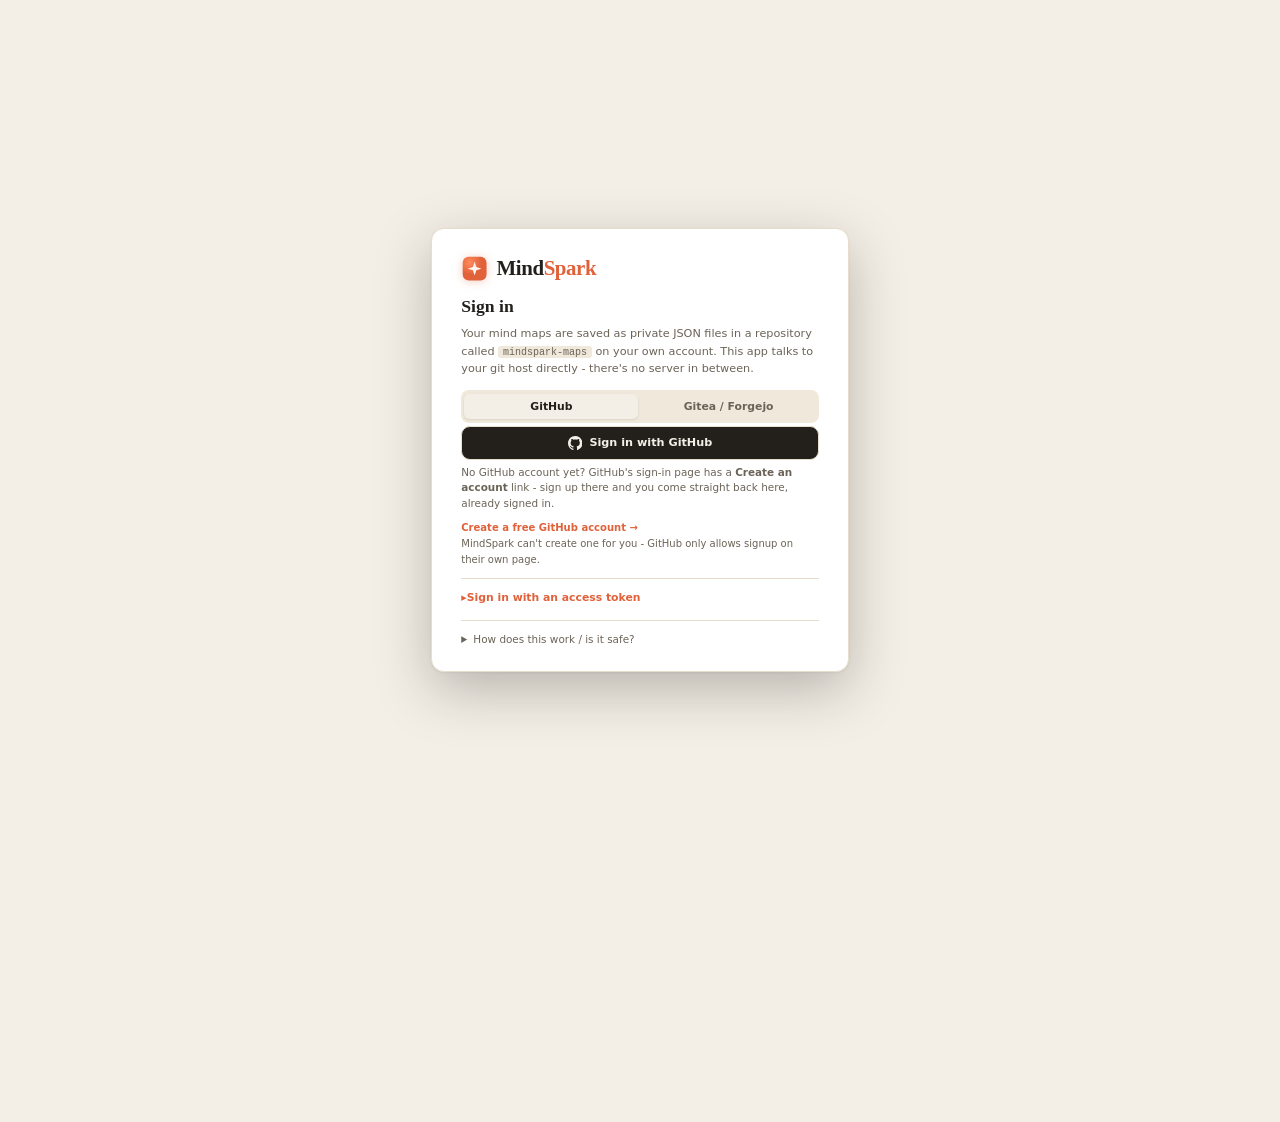
==== public/index.html @ 1ff46756 "options for signup in login screen" ====
<!doctype html>
<html lang="en">
<head>
<meta charset="utf-8" />
<!-- Content-Security-Policy, in the document because the static deployments
     (GitHub Pages, CF Workers assets) that use the GitHub-token login are
     exactly the ones that cannot set response headers. `server.js` sends the
     equivalent header for local SQLite mode and `public/_headers` covers
     Cloudflare - KEEP ALL THREE IN SYNC (test/csp.test.mjs enforces it). This
     list additionally carries the OAuth/collab Worker origin, which only the
     static deployments talk to. `frame-ancestors` is ignored in <meta>, so it lives in
     `public/_headers` (honoured by Cloudflare, not by GitHub Pages).

     This is what stops an injected script from posting the stored GitHub token
     to an attacker origin: script-src has no external host, and connect-src is
     an allowlist. Adding an origin here widens that exfiltration channel, so
     read the "External hosts need a CSP entry" note in AGENTS.md first. -->
<meta http-equiv="Content-Security-Policy" content="default-src 'self'; script-src 'self' 'unsafe-inline'; style-src 'self' 'unsafe-inline' https://fonts.googleapis.com; font-src 'self' https://fonts.gstatic.com; img-src 'self' data: blob: https://avatars.githubusercontent.com https://icons.duckduckgo.com; connect-src 'self' https://api.github.com https://codeberg.org https://gitea.com https://api.crossref.org https://api.anthropic.com https://api.openai.com https://api.quotable.io https://zenquotes.io https://favqs.com https://dummyjson.com https://quoteslate.vercel.app https://stoic.tekloon.net https://type.fit https://api.freeapi.app https://mindspark-oauth.githubpage.workers.dev wss://mindspark-oauth.githubpage.workers.dev; object-src 'none'; base-uri 'self'; form-action 'self'" />
<meta name="viewport" content="width=device-width, initial-scale=1, maximum-scale=5, user-scalable=yes" />
<meta name="theme-color" content="#e0613a" />
<meta name="apple-mobile-web-app-title" content="MindSpark" />
<meta name="application-name" content="MindSpark" />
<title>MindSpark - Mind Mapping</title>
<!-- Inline-SVG favicon: orange spark on a rounded square - matches the brand mark -->
<link rel="icon" type="image/svg+xml" href="data:image/svg+xml;utf8,<svg xmlns='http://www.w3.org/2000/svg' viewBox='0 0 64 64'><defs><radialGradient id='g' cx='30%25' cy='25%25'><stop offset='0%25' stop-color='%23ff8a5b'/><stop offset='100%25' stop-color='%23e0613a'/></radialGradient></defs><rect x='4' y='4' width='56' height='56' rx='14' fill='url(%23g)'/><path d='M32 16 L36 28 L48 32 L36 36 L32 48 L28 36 L16 32 L28 28 Z' fill='%23fff' opacity='0.95'/></svg>" />
<link rel="apple-touch-icon" href="data:image/svg+xml;utf8,<svg xmlns='http://www.w3.org/2000/svg' viewBox='0 0 64 64'><rect width='64' height='64' rx='14' fill='%23e0613a'/><path d='M32 16 L36 28 L48 32 L36 36 L32 48 L28 36 L16 32 L28 28 Z' fill='%23fff'/></svg>" />
<link rel="manifest" href="./manifest.webmanifest" />
<link rel="preconnect" href="https://fonts.googleapis.com">
<link rel="preconnect" href="https://fonts.gstatic.com" crossorigin>
<link href="https://fonts.googleapis.com/css2?family=Fraunces:opsz,wght@9..144,400;9..144,600;9..144,900&family=Bricolage+Grotesque:opsz,wght@12..96,400;12..96,500;12..96,700&family=Caveat:wght@500;700&family=Nunito:ital,wght@0,400;0,700;1,400;1,700&family=JetBrains+Mono:wght@400;700&family=Fredoka:wght@400;600&family=Oswald:wght@400;600&family=Playfair+Display:wght@400;700&family=Roboto+Condensed:wght@400;600&family=Libre+Baskerville:wght@400;700&family=Space+Mono:wght@400;700&family=Space+Grotesk:wght@400;500;700&display=swap" rel="stylesheet">
<link rel="stylesheet" href="./styles.css">
<script>
  // Apply the interface scale before paint (no flash). Saved choice wins;
  // otherwise pick a default by viewport size using continuous interpolation
  // from 80% (≤1265×570) to 100% (≥2545×1305). Same formula as app.js
  // autoScaleForViewport() so the two never disagree.
  try{
    var _s=parseFloat(localStorage.getItem('mindspark:uiScale'));
    if(!(_s && _s>=0.5 && _s<=2)){
      var _w=window.innerWidth, _h=window.innerHeight;
      var _minW=1265, _maxW=2545, _minH=570, _maxH=1305;
      var _tw=Math.max(0,Math.min(1,(_w-_minW)/(_maxW-_minW)));
      var _th=Math.max(0,Math.min(1,(_h-_minH)/(_maxH-_minH)));
      _s = 0.8 + Math.min(_tw,_th) * 0.2;
    }
    if(_s && _s!==1){
      document.documentElement.style.zoom=String(_s);
      document.documentElement.style.setProperty('--ui-zoom', String(_s));
    }
    window.__prePaintScale=_s;
  }catch(e){}
</script>
</head>
<body>
<div class="app">
  <div id="tabStrip" class="hidden">
    <div class="tab-row" id="tabRow"></div>
    <button class="tab-new" id="tabNew" title="New map">＋</button>
  </div>
  <div class="topbar">
    <input class="title-edit" id="mapTitle" placeholder="Untitled map" />
    <div class="tb-group">
      <button class="tb" id="undo" title="Undo (Ctrl+Z)">↶</button>
      <button class="tb" id="redo" title="Redo (Ctrl+Y)">↷</button>
    </div>
    <span class="tb-sep"></span>
    <div class="tb-group">
      <button class="tb wide primary" id="addChild" title="Add child (Tab)">＋ Topic</button>
      <button class="tb" id="layout" title="Tidy layout (rearrange topics into a balanced tree)">⟐</button>
      <button class="tb" id="collapseAll" title="Collapse / expand all branches, one level per click">⊟</button>
      <button class="tb" id="mdToggle" title="Markdown mode - edit as text with live preview">&lt;/&gt;</button>
    </div>
    <div class="spacer"></div>
    <div class="search-wrap" id="searchWrap">
      <input id="search" placeholder="Find in nodes…" autocomplete="off" />
      <span class="search-count" id="searchCount"></span>
      <button class="search-toggle" id="allMapsToggle" title="Search across all maps">🌐</button>
      <button class="search-toggle" id="replaceToggle" title="Toggle replace (Ctrl/⌘+H)">⇄</button>
      <input id="replace" placeholder="Replace with…" autocomplete="off" />
      <button class="search-act" id="replaceOne" title="Replace next match">Replace</button>
      <button class="search-act" id="replaceAll" title="Replace all matches">All</button>
    </div>
    <span class="tb-sep"></span>
    <div class="tb-group">
      <button class="tb" id="searchBtn" title="Search">⌕</button>
      <button class="tb" id="varsBtn" title="Map variables - set {{placeholder}} defaults">{ }</button>
      <button class="tb" id="themeBtn" title="Theme">🎨</button>
      <button class="tb" id="menuExport" title="Export">⤓</button>
      <button class="tb" id="focusBtn" title="Focus mode (Esc to exit)">⛶</button>
      <button class="tb" id="presentBtn" title="Present the map - walk through the topics">▶</button>
      <button class="tb" id="outlineBtn" title="Show the map outline (tree panel)">▤</button>
      <button class="tb" id="tabsBtn" title="Tabbed workspace - open several maps at once">▭</button>
      <button class="tb donate-btn" id="donateBtn" title="Support MindSpark">♥</button>
    </div>
  </div>

  <aside class="side" id="side">
    <div class="brand">
      <svg class="mark" viewBox="0 0 64 64" width="30" height="30" aria-hidden="true">
        <defs><radialGradient id="brandGrad" cx="30%" cy="25%"><stop offset="0%" stop-color="#ff8a5b"/><stop offset="100%" stop-color="#e0613a"/></radialGradient></defs>
        <rect x="4" y="4" width="56" height="56" rx="14" fill="url(#brandGrad)"/>
        <path d="M32 16 L36 28 L48 32 L36 36 L32 48 L28 36 L16 32 L28 28 Z" fill="#fff" opacity=".95"/>
      </svg>
      <h1>Mind<span>Spark</span></h1>
      <button class="tb" id="newMap" title="New mind map" aria-label="New mind map">＋</button>
      <button class="tb" id="toggleSide" title="Toggle sidebar" aria-label="Toggle sidebar">☰</button>
    </div>
    <div class="side-tabs">
      <button class="side-tab active" id="sideTabMaps" title="Your maps">🗺 Maps</button>
      <button class="side-tab" id="sideTabTpls" title="Start from a template">✦ Templates</button>
    </div>
    <div class="side-pane active" id="sidePaneMaps">
      <div class="side-scroll">
        <div class="side-label">Your maps</div>
        <div id="mapList"></div>
      </div>
    </div>
    <div class="side-pane" id="sidePaneTpls">
      <div class="side-scroll" id="tplList"></div>
    </div>
    <div class="side-foot">
      Open source · <b>no limits</b>
      <div class="side-links">
        <a id="ghRepoLink" href="#" target="_blank" rel="noopener" title="View source on GitHub">
          <svg width="16" height="16" viewBox="0 0 24 24" aria-hidden="true"><path fill="currentColor" d="M12 .5C5.65.5.5 5.65.5 12c0 5.08 3.29 9.39 7.86 10.91.58.1.79-.25.79-.55v-2.08c-3.2.69-3.87-1.36-3.87-1.36-.52-1.34-1.28-1.69-1.28-1.69-1.05-.72.08-.7.08-.7 1.16.08 1.77 1.19 1.77 1.19 1.03 1.77 2.7 1.26 3.36.96.1-.75.4-1.26.73-1.55-2.55-.29-5.24-1.28-5.24-5.69 0-1.26.45-2.29 1.19-3.09-.12-.29-.51-1.46.11-3.04 0 0 .97-.31 3.18 1.18a11.04 11.04 0 0 1 5.79 0c2.2-1.49 3.17-1.18 3.17-1.18.63 1.58.24 2.75.12 3.04.74.8 1.18 1.83 1.18 3.09 0 4.42-2.69 5.39-5.26 5.68.41.36.78 1.05.78 2.12v3.14c0 .31.21.66.79.55C20.21 21.39 23.5 17.08 23.5 12 23.5 5.65 18.35.5 12 .5Z"/></svg>
          <span>GitHub</span>
          <span id="ghStars" class="gh-stars" hidden title="GitHub stars">☆ --</span>
        </a>
        <a id="ghIssueLink" href="#" target="_blank" rel="noopener" title="Report an issue">
          <span class="li-ic">🐞</span><span>Report bug</span>
        </a>
        <a id="gptLink" href="https://chatgpt.com/g/g-6a3a81242f748191ab1b7cff99a21619-mindspark-mind-map-for-everyone" target="_blank" rel="noopener" title="Make maps with the MindSpark GPT">
          <span class="li-ic">🧠</span><span>MindSpark GPT</span>
        </a>
      </div>
      <div class="qotd-sep" role="separator" aria-hidden="true"></div>
      <div id="qotd" class="qotd" aria-live="polite" hidden>
        <div class="qotd-text"></div>
        <div class="qotd-author"></div>
        <button class="qotd-refresh" id="qotdRefresh" title="New quote" aria-label="New quote">↻</button>
      </div>
    </div>
    <div class="side-rail"><button class="tb" id="railToggle" title="Open sidebar">☰</button></div>
    <div class="side-resize" id="sideResize" title="Drag to resize"></div>
  </aside>

  <div class="stage" id="stage">
    <div id="viewport">
      <svg id="edges"></svg>
    </div>

    <div class="empty" id="empty" style="display:none">
      <div class="e-card">
        <h2>A blank canvas</h2>
        <p>Create your first mind map and start branching ideas. Everything saves automatically.</p>
        <button class="tb wide primary" id="emptyNew" style="margin:0 auto;height:42px">＋ Create a map</button>
      </div>
    </div>

    <div class="breadcrumb" id="breadcrumb"></div>

    <div class="toast" id="toast"></div>
  </div>

  <div class="statusbar" id="statusBar">
    <div class="hint" id="hint">
      <button class="close" id="hintClose">×</button>
      <span class="hint-text"><b>Tab</b> child · <b>Enter</b> sibling · <b>↑↓←→</b> navigate · <b>F2</b>/dbl-click edit · <b>L</b> link · <b>Del</b> remove · <b>?</b> all shortcuts</span>
    </div>
    <div class="sb-right">
      <div class="save-pill" id="savePill"><span class="ring"></span><span id="saveText">Saved</span></div>
      <div class="token-total" id="tokenTotal" title="Rough estimate of total tokens across all nodes (~4 chars/token)"></div>
      <div class="user-pill" id="userPill" style="display:none">
        <img id="userAvatar" alt="" />
        <span id="userInitial" class="user-initial" aria-hidden="true" hidden></span>
        <span id="userName"></span>
        <button id="userSignOut" title="Sign out">⏻</button>
      </div>
    </div>
    <div class="overview" id="overview">
      <div class="minimap" id="minimap" title="Overview - click to jump"></div>
      <div class="zoom-row">
        <button id="zoomOut" title="Zoom out">－</button>
        <input type="range" id="zoomSlider" min="10" max="300" step="1" value="100" aria-label="Zoom level" />
        <button id="zoomIn" title="Zoom in">＋</button>
        <div class="zoom-val" id="zoomVal" title="Click to set custom zoom %">100%</div>
        <button id="zoomFit" title="Fit all topics to screen (camera only)">⊡</button>
      </div>
      <button class="overview-toggle" id="overviewToggle" title="Collapse overview" aria-label="Collapse overview">▾</button>
    </div>
  </div>
</div>

<!-- Login overlay - shown only in cloud (static-deploy) mode when not authenticated -->
<div class="login-overlay" id="loginOverlay" style="display:none">
  <div class="login-card">
    <div class="login-brand">
      <svg class="mark" viewBox="0 0 64 64" width="34" height="34" aria-hidden="true">
        <defs><radialGradient id="loginGrad" cx="30%" cy="25%"><stop offset="0%" stop-color="#ff8a5b"/><stop offset="100%" stop-color="#e0613a"/></radialGradient></defs>
        <rect x="4" y="4" width="56" height="56" rx="14" fill="url(#loginGrad)"/>
        <path d="M32 16 L36 28 L48 32 L36 36 L32 48 L28 36 L16 32 L28 28 Z" fill="#fff" opacity=".95"/>
      </svg>
      <h1>Mind<span>Spark</span></h1>
    </div>
    <div class="login-share-note" id="loginShareNote" style="display:none"></div>
    <h2>Sign in</h2>
    <p>Your mind maps are saved as private JSON files in a repository called <code>mindspark-maps</code> on your own account. This app talks to your git host directly - there's no server in between.</p>

    <div class="forge-tabs" role="tablist" aria-label="Choose your git host">
      <button class="forge-tab is-on" type="button" role="tab" data-forge="github" aria-selected="true">GitHub</button>
      <button class="forge-tab" type="button" role="tab" data-forge="gitea" aria-selected="false">Gitea / Forgejo</button>
    </div>

    <div class="forge-pane" data-forge-pane="github">
    <div class="login-oauth" id="loginOauth" style="display:none">
      <button id="ghOauthBtn" class="oauth-btn" type="button">
        <svg viewBox="0 0 16 16" aria-hidden="true"><path d="M8 0C3.58 0 0 3.58 0 8c0 3.54 2.29 6.53 5.47 7.59.4.07.55-.17.55-.38 0-.19-.01-.82-.01-1.49-2.01.37-2.53-.49-2.69-.94-.09-.23-.48-.94-.82-1.13-.28-.15-.68-.52-.01-.53.63-.01 1.08.58 1.23.82.72 1.21 1.87.87 2.33.66.07-.52.28-.87.51-1.07-1.78-.2-3.64-.89-3.64-3.95 0-.87.31-1.59.82-2.15-.08-.2-.36-1.02.08-2.12 0 0 .67-.21 2.2.82.64-.18 1.32-.27 2-.27.68 0 1.36.09 2 .27 1.53-1.04 2.2-.82 2.2-.82.44 1.1.16 1.92.08 2.12.51.56.82 1.27.82 2.15 0 3.07-1.87 3.75-3.65 3.95.29.25.54.73.54 1.48 0 1.07-.01 1.93-.01 2.2 0 .21.15.46.55.38A8.01 8.01 0 0 0 16 8c0-4.42-3.58-8-8-8z"/></svg>
        Sign in with GitHub
      </button>
      <div class="login-step-hint">
        No GitHub account yet? GitHub's sign-in page has a <b>Create an account</b> link - sign up
        there and you come straight back here, already signed in.
      </div>
    </div>

    <p class="login-signup">
      <a href="https://github.com/signup" target="_blank" rel="noopener">Create a free GitHub account &rarr;</a>
      MindSpark can't create one for you - GitHub only allows signup on their own page.
    </p>

    <details class="login-token" id="ghTokenDetails">
      <summary>Sign in with an access token</summary>
    <ol class="login-steps">
      <li>
        <a class="login-step-link" href="https://github.com/new?name=mindspark-maps&amp;description=My+MindSpark+mind+maps" target="_blank" rel="noopener">
          Create the <code>mindspark-maps</code> repository →
        </a>
        <div class="login-step-hint">Set it to <b>Private</b> and tick <b>Add a README</b>. Already have it? Go to step 2.
          Both links here need a GitHub account - create one above first if you don't have one.</div>
      </li>
      <li>
        <a class="login-step-link" href="https://github.com/settings/personal-access-tokens/new" target="_blank" rel="noopener">
          Create a fine-grained token →
        </a>
        <div class="login-step-hint">
          <b>Repository access:</b> Only select repositories → <code>mindspark-maps</code>.<br>
          <b>Permissions:</b> Repository permissions → <code>Contents</code> → <b>Read and write</b>. Nothing else is needed.<br>
          A token scoped this way can reach that one repository and nothing else in your account.
        </div>
        <details class="login-fallback">
          <summary>Or use a classic token</summary>
          <p>A <a href="https://github.com/settings/tokens/new?description=MindSpark&amp;scopes=repo" target="_blank" rel="noopener">classic token with the <code>repo</code> scope</a> works too and creates the repository for you, so you can skip step 1. The trade-off: <code>repo</code> grants read/write to <b>every</b> private repository you own, so anything that got hold of the token would reach all of them.</p>
        </details>
      </li>
      <li>
        <label for="ghPat">Paste your token here:</label>
        <div class="token-input">
          <input type="password" id="ghPat" placeholder="github_pat_…" autocomplete="off" spellcheck="false" />
          <button id="ghSignIn">Sign in</button>
        </div>
        <div class="login-error" id="ghError"></div>
      </li>
    </ol>
    </details>
    </div><!-- /github pane -->

    <div class="forge-pane" data-forge-pane="gitea" hidden>
      <label class="pane-label" for="giteaInstance">Your Gitea or Forgejo instance</label>
      <input type="url" id="giteaInstance" class="instance-input" list="giteaSuggest"
             placeholder="https://codeberg.org" autocomplete="off" spellcheck="false" />
      <datalist id="giteaSuggest">
        <option value="https://codeberg.org"></option>
        <option value="https://gitea.com"></option>
      </datalist>
      <div class="login-step-hint">
        The address you browse your repos at - just the origin, e.g. <code>https://codeberg.org</code>.
        Codeberg and gitea.com work as-is; a <b>self-hosted</b> instance also needs its origin added to
        this deployment's Content-Security-Policy, and MindSpark will tell you exactly what to add.
      </div>

      <div class="login-oauth">
        <button id="giteaOauthBtn" class="oauth-btn" type="button">
          <svg viewBox="0 0 16 16" aria-hidden="true"><path d="M8 0a8 8 0 1 0 0 16A8 8 0 0 0 8 0Zm0 2.2a5.8 5.8 0 1 1 0 11.6A5.8 5.8 0 0 1 8 2.2Zm-.9 2.1v2.2H4.9v1.8h2.2v3.4h1.8V8.3h2.2V6.5H8.9V4.3H7.1Z"/></svg>
          Sign in with Gitea / Forgejo
        </button>
        <input type="text" id="giteaClientId" class="instance-input" style="margin-top:8px"
               placeholder="OAuth application client ID" autocomplete="off" spellcheck="false" />
        <details class="login-fallback">
          <summary>Where does the client ID come from?</summary>
          <p>
            Nobody can pre-register an OAuth app on <i>your</i> server, so you register one once:
            <b>Settings → Applications → Create a new OAuth2 application</b> on your instance.
          </p>
          <p>
            <b>Redirect URI</b> (must match exactly): <code id="giteaRedirect"></code><br>
            <b>Leave “Confidential Client” unchecked</b> - MindSpark is a public client and uses PKCE,
            so there is no secret to store in your browser.
          </p>
          <p>
            Your instance must also allow this page to make the token request: in <code>app.ini</code>,
            <code>[cors] ENABLED = true</code>. Codeberg has this on already. If it is off you'll get a
            clear message and can use an access token instead - that path needs no instance configuration.
          </p>
        </details>
      </div>

      <p class="login-signup">
        <a id="giteaSignupLink" target="_blank" rel="noopener" aria-disabled="true">Create an account on that instance &rarr;</a>
        Registration lives on your own instance, so this link follows the URL above. Many instances
        turn self-registration off - if yours does, ask its admin for an account.
      </p>

      <details class="login-token" id="giteaTokenDetails">
        <summary>Sign in with an access token</summary>
        <ol class="login-steps">
          <li>
            <a class="login-step-link" id="giteaTokenLink" target="_blank" rel="noopener">
              Create an access token →
            </a>
            <div class="login-step-hint">
              <b>Settings → Applications → Generate New Token.</b> Select the
              <code>write:repository</code> scope (and <code>read:user</code> if your instance lists it).
              MindSpark creates the private <code>mindspark-maps</code> repo for you on first sign-in.<br>
              <b>Note:</b> Gitea and Forgejo tokens are <b>account-wide</b> - they can't be scoped to a
              single repository the way GitHub's fine-grained tokens can, so this token reaches every
              repo on your account.
            </div>
          </li>
          <li>
            <label for="giteaPat">Paste your token here:</label>
            <div class="token-input">
              <input type="password" id="giteaPat" placeholder="access token" autocomplete="off" spellcheck="false" />
              <button id="giteaSignIn">Sign in</button>
            </div>
            <div class="login-error" id="giteaError"></div>
          </li>
        </ol>
      </details>
    </div><!-- /gitea pane -->

    <details class="login-extra">
      <summary>How does this work / is it safe?</summary>
      <p>MindSpark runs entirely in your browser. The token is stored only in <code>localStorage</code> on this device, and is sent only to the git host you signed in to - never to any third party. A Content-Security-Policy on this page blocks scripts and network calls to any other origin, so there is no route out for it. On GitHub, a fine-grained token also keeps the damage to one repository if that ever fails; Gitea and Forgejo have no per-repo token scoping, so their tokens are account-wide.</p>
      <p>Because the token lives in this browser, treat signing in the way you would treat staying logged in anywhere: don't do it on a shared or untrusted machine, and sign out when you're done.</p>
      <p>Every save commits a small JSON file to your <code>mindspark-maps</code> repo, so your data is versioned and you can <code>git clone</code> it any time. (On Gitea and Forgejo - and with a GitHub classic token - MindSpark creates that repo on first sign-in. A GitHub fine-grained token can't create repositories, which is why its step 1 exists.)</p>
      <p>To revoke access on GitHub: <a href="https://github.com/settings/personal-access-tokens" target="_blank" rel="noopener">fine-grained tokens</a> / <a href="https://github.com/settings/tokens" target="_blank" rel="noopener">classic tokens</a>. On Gitea or Forgejo: <b>Settings → Applications</b> on your instance.</p>
    </details>
  </div>
</div>

<!-- Template data, split out of app.js. Must load first: app.js
     references TEMPLATES/TEMPLATE_CATEGORIES, which are `const`. -->
<script src="./templates.js" defer></script>
<script src="./app.js" defer></script>
<script>
  // Service worker: offline access to the app shell. Deliberately skipped
  // for shared-map views (#view=) - someone opening a link to read one map
  // has not asked to install anything scoped to the whole origin. Also
  // skipped on insecure origins, where registration is unavailable anyway.
  if ('serviceWorker' in navigator && window.isSecureContext && !location.hash.startsWith('#view=')) {
    window.addEventListener('load', () => {
      navigator.serviceWorker.register('./sw.js').catch(e => {
        console.warn('service worker registration failed; the app still works, just not offline:', e.message);
      });
    });
  }
</script>
</body>
</html>
---- public/styles.css ----
:root{
    --toolbar-bg:#23201b; --toolbar-text:#fff;
    --paper:#f4efe6; --paper-2:#efe8db; --ink:#23201b; --ink-soft:#6b6357;
    --line:#d8cfbf; --line-2:#c8bda8;
    --accent:#e0613a; --accent-deep:#b8451f; --teal:#2f6f6a;
    --chrome:#fbf8f2; --chrome-edge:#e7ddcc;
    --node-bg:#ffffff; --node-ink:#23201b;
    --canvas-dot:#d8cfbf;
    --stage-glow:rgba(255,255,255,.5);
    --link:#b8451f;
    /* Universal hover tint: overlays the ink colour, so it darkens light
       surfaces and lightens dark surfaces - always a visible delta. */
    --hover:color-mix(in srgb, var(--ink) 12%, transparent);
    --hover-strong:color-mix(in srgb, var(--ink) 20%, transparent);
    --shadow:0 2px 4px rgba(40,30,15,.06),0 8px 24px rgba(40,30,15,.10);
    --shadow-lg:0 10px 40px rgba(40,30,15,.18);
    --r:14px;
    --sans:"Bricolage Grotesque",system-ui,sans-serif;
    --serif:"Fraunces",Georgia,serif;
  }
  /* ===== Themes ===== */
  :root[data-theme="dark"]{
    --toolbar-bg:#f3f3f3; --toolbar-text:#1e1e1e;
    --paper:#1e1e1e; --paper-2:#252526; --ink:#d4d4d4; --ink-soft:#9d9d9d;
    --line:#3c3c3c; --line-2:#4a4a4a;
    --accent:#3794ff; --accent-deep:#1f6fdc; --teal:#4ec9b0;
    --chrome:#252526; --chrome-edge:#3c3c3c;
    --node-bg:#2d2d2d; --node-ink:#d4d4d4;
    --canvas-dot:#3a3a3a;
    --stage-glow:rgba(255,255,255,.04);
    --link:#79b8ff;
    --shadow:0 2px 4px rgba(0,0,0,.30),0 8px 24px rgba(0,0,0,.45);
    --shadow-lg:0 12px 40px rgba(0,0,0,.55);
  }
  :root[data-theme="light-owl"]{   /* Light Owl - github.com/sdras/night-owl-vscode-theme */
    --toolbar-bg:#403f53; --toolbar-text:#fbfbfb;
    --paper:#fbfbfb; --paper-2:#f0f0f0; --ink:#403f53; --ink-soft:#90a7b2;
    --line:#ececec; --line-2:#d9d9d9;
    --accent:#2aa298; --accent-deep:#1f7d75; --teal:#0c969b;
    --chrome:#f0f0f0; --chrome-edge:#e0e0e0;
    --node-bg:#ffffff; --node-ink:#403f53;
    --canvas-dot:#d9d9d9;
    --stage-glow:rgba(255,255,255,.6);
    --link:#288ed7;
    --shadow:0 1px 3px rgba(64,63,83,.10),0 8px 24px rgba(64,63,83,.08);
    --shadow-lg:0 12px 40px rgba(64,63,83,.16);
  }
  :root[data-theme="night-owl"]{   /* Night Owl - github.com/sdras/night-owl-vscode-theme */
    --toolbar-bg:#d6deeb; --toolbar-text:#011627;
    --paper:#011627; --paper-2:#0b2942; --ink:#d6deeb; --ink-soft:#5f7e97;
    --line:#1d3b53; --line-2:#2c5574;
    --accent:#7e57c2; --accent-deep:#6440a5; --teal:#7fdbca;
    --chrome:#011627; --chrome-edge:#1d3b53;
    --node-bg:#0b2942; --node-ink:#d6deeb;
    --canvas-dot:#1d3b53;
    --stage-glow:rgba(126,87,194,.06);
    --link:#82aaff;
    --shadow:0 2px 4px rgba(0,0,0,.30),0 8px 24px rgba(0,0,0,.45);
    --shadow-lg:0 12px 40px rgba(0,0,0,.55);
  }
  :root[data-theme="dracula"]{
    --toolbar-bg:#f8f8f2; --toolbar-text:#282a36;
    --paper:#282a36; --paper-2:#21222c; --ink:#f8f8f2; --ink-soft:#a3a8c0;
    --line:#44475a; --line-2:#6272a4;
    --accent:#ff79c6; --accent-deep:#e857af; --teal:#8be9fd;
    --chrome:#21222c; --chrome-edge:#44475a;
    --node-bg:#44475a; --node-ink:#f8f8f2;
    --canvas-dot:#44475a;
    --stage-glow:rgba(189,147,249,.06);
    --link:#8be9fd;
    --shadow:0 2px 4px rgba(0,0,0,.30),0 8px 24px rgba(0,0,0,.45);
    --shadow-lg:0 12px 40px rgba(0,0,0,.55);
  }
  :root[data-theme="nord"]{
    --toolbar-bg:#eceff4; --toolbar-text:#2e3440;
    --paper:#2e3440; --paper-2:#3b4252; --ink:#eceff4; --ink-soft:#a9b1bf;
    --line:#434c5e; --line-2:#4c566a;
    --accent:#88c0d0; --accent-deep:#5e81ac; --teal:#a3be8c;
    --chrome:#3b4252; --chrome-edge:#434c5e;
    --node-bg:#434c5e; --node-ink:#eceff4;
    --canvas-dot:#434c5e;
    --stage-glow:rgba(143,188,187,.05);
    --link:#88c0d0;
    --shadow:0 2px 4px rgba(0,0,0,.25),0 8px 24px rgba(0,0,0,.40);
    --shadow-lg:0 12px 40px rgba(0,0,0,.55);
  }
  :root[data-theme="catppuccin-dark"]{   /* Catppuccin Mocha - https://github.com/catppuccin/catppuccin */
    --toolbar-bg:#f5e0dc; --toolbar-text:#1e1e2e;
    --paper:#1e1e2e; --paper-2:#181825; --ink:#cdd6f4; --ink-soft:#a6adc8;
    --line:#313244; --line-2:#45475a;
    --accent:#cba6f7; --accent-deep:#a674e0; --teal:#94e2d5;
    --chrome:#181825; --chrome-edge:#313244;
    --node-bg:#313244; --node-ink:#cdd6f4;
    --canvas-dot:#313244;
    --stage-glow:rgba(203,166,247,.05);
    --link:#89b4fa;
    --shadow:0 2px 4px rgba(0,0,0,.30),0 8px 24px rgba(0,0,0,.45);
    --shadow-lg:0 12px 40px rgba(0,0,0,.55);
  }
  :root[data-theme="catppuccin-light"]{   /* Catppuccin Latte - https://github.com/catppuccin/catppuccin */
    --toolbar-bg:#4c4f69; --toolbar-text:#eff1f5;
    --paper:#eff1f5; --paper-2:#e6e9ef; --ink:#4c4f69; --ink-soft:#6c6f85;
    --line:#ccd0da; --line-2:#bcc0cc;
    --accent:#8839ef; --accent-deep:#6c2bc7; --teal:#179299;
    --chrome:#e6e9ef; --chrome-edge:#ccd0da;
    --node-bg:#ffffff; --node-ink:#4c4f69;
    --canvas-dot:#ccd0da;
    --stage-glow:rgba(136,57,239,.04);
    --link:#1e66f5;
    --shadow:0 1px 3px rgba(76,79,105,.12),0 8px 24px rgba(76,79,105,.12);
    --shadow-lg:0 12px 40px rgba(76,79,105,.18);
  }
  :root[data-theme="rose-pine-moon"]{   /* Rosé Pine Moon - https://rosepinetheme.com */
    --toolbar-bg:#e0def4; --toolbar-text:#232136;
    --paper:#232136; --paper-2:#2a273f; --ink:#e0def4; --ink-soft:#908caa;
    --line:#393552; --line-2:#44415a;
    --accent:#c4a7e7; --accent-deep:#a57dd5; --teal:#9ccfd8;
    --chrome:#2a273f; --chrome-edge:#393552;
    --node-bg:#393552; --node-ink:#e0def4;
    --canvas-dot:#2a283e;
    --stage-glow:rgba(196,167,231,.05);
    --link:#c4a7e7;
    --shadow:0 2px 4px rgba(0,0,0,.30),0 8px 24px rgba(0,0,0,.45);
    --shadow-lg:0 12px 40px rgba(0,0,0,.55);
  }
  :root[data-theme="rose-pine-dawn"]{   /* Rosé Pine Dawn - https://rosepinetheme.com */
    --toolbar-bg:#575279; --toolbar-text:#faf4ed;
    --paper:#faf4ed; --paper-2:#f2e9e1; --ink:#575279; --ink-soft:#797593;
    --line:#f2e9e1; --line-2:#dfdad9;
    --accent:#907aa9; --accent-deep:#7a6494; --teal:#56949f;
    --chrome:#faf4ed; --chrome-edge:#f2e9e1;
    --node-bg:#fffaf3; --node-ink:#575279;
    --canvas-dot:#dfdad9;
    --stage-glow:rgba(144,122,169,.04);
    --link:#907aa9;
    --shadow:0 1px 3px rgba(87,82,121,.12),0 8px 24px rgba(87,82,121,.12);
    --shadow-lg:0 12px 40px rgba(87,82,121,.18);
  }
  :root[data-theme="github-dark"]{
    --toolbar-bg:#f0f6fc; --toolbar-text:#0d1117;
    --paper:#0d1117; --paper-2:#161b22; --ink:#e6edf3; --ink-soft:#8b949e;
    --line:#30363d; --line-2:#3d444d;
    --accent:#58a6ff; --accent-deep:#1f6feb; --teal:#3fb950;
    --chrome:#161b22; --chrome-edge:#30363d;
    --node-bg:#161b22; --node-ink:#e6edf3;
    --canvas-dot:#30363d;
    --stage-glow:rgba(88,166,255,.05);
    --link:#58a6ff;
    --shadow:0 2px 4px rgba(0,0,0,.30),0 8px 24px rgba(0,0,0,.45);
    --shadow-lg:0 12px 40px rgba(0,0,0,.55);
  }
  :root[data-theme="github-light"]{
    --toolbar-bg:#24292f; --toolbar-text:#ffffff;
    --paper:#ffffff; --paper-2:#f6f8fa; --ink:#1f2328; --ink-soft:#656d76;
    --line:#d0d7de; --line-2:#afb8c1;
    --accent:#0969da; --accent-deep:#0a5cc0; --teal:#1a7f37;
    --chrome:#f6f8fa; --chrome-edge:#d0d7de;
    --node-bg:#ffffff; --node-ink:#1f2328;
    --canvas-dot:#d8dee4;
    --stage-glow:rgba(9,105,218,.04);
    --link:#0969da;
    --shadow:0 1px 3px rgba(31,35,40,.12),0 8px 24px rgba(31,35,40,.12);
    --shadow-lg:0 12px 40px rgba(31,35,40,.18);
  }
  :root[data-theme="slate-steel"]{   /* Slate & Steel - enterprise cloud monitoring */
    --toolbar-bg:#f8fafc; --toolbar-text:#0f172a;
    --paper:#0f172a; --paper-2:#1e293b; --ink:#cbd5e1; --ink-soft:#64748b;
    --line:#334155; --line-2:#3e4c63;
    --accent:#38bdf8; --accent-deep:#0284c7; --teal:#2dd4bf;
    --chrome:#1e293b; --chrome-edge:#334155;
    --node-bg:#1e293b; --node-ink:#cbd5e1;
    --canvas-dot:#334155;
    --stage-glow:rgba(56,189,248,.05);
    --link:#38bdf8;
    --shadow:0 2px 4px rgba(0,0,0,.30),0 8px 24px rgba(0,0,0,.45);
    --shadow-lg:0 12px 40px rgba(0,0,0,.55);
  }
:root[data-theme="vscode-onedark"]{   /* VSCode One Dark Pro */
    --toolbar-bg:#abb2bf; --toolbar-text:#282c34;
    --paper:#282c34; --paper-2:#21252b; --ink:#abb2bf; --ink-soft:#5c6370;
    --line:#3e4451; --line-2:#4a5261;
    --accent:#98c379; --accent-deep:#50a14f; --teal:#61afef;
    --chrome:#21252b; --chrome-edge:#3e4451;
    --node-bg:#2c323d; --node-ink:#abb2bf;
    --canvas-dot:#3e4451;
    --stage-glow:rgba(152,195,121,.05);
    --link:#61afef;
    --shadow:0 2px 4px rgba(0,0,0,.30),0 8px 24px rgba(0,0,0,.45);
    --shadow-lg:0 12px 40px rgba(0,0,0,.55);
  }
:root[data-theme="monokai-pro"]{   /* VSCode Monokai Pro */
    --toolbar-bg:#fcfcfa; --toolbar-text:#2d2a2e;
    --paper:#2d2a2e; --paper-2:#19181a; --ink:#fcfcfa; --ink-soft:#727072;
    --line:#403e41; --line-2:#504d52;
    --accent:#a9dc76; --accent-deep:#6ca030; --teal:#ffd866;
    --chrome:#19181a; --chrome-edge:#403e41;
    --node-bg:#363337; --node-ink:#fcfcfa;
    --canvas-dot:#403e41;
    --stage-glow:rgba(169,220,118,.05);
    --link:#ff6188;
    --shadow:0 2px 4px rgba(0,0,0,.35),0 8px 24px rgba(0,0,0,.50);
    --shadow-lg:0 12px 40px rgba(0,0,0,.60);
  }
:root[data-theme="amazon-aws"]{   /* Amazon AWS Console */
    --toolbar-bg:#f9fafb; --toolbar-text:#111827;
    --paper:#161e2e; --paper-2:#1f2937; --ink:#d1d5db; --ink-soft:#6b7280;
    --line:#374151; --line-2:#455160;
    --accent:#ff9900; --accent-deep:#ec7211; --teal:#93c5fd;
    --chrome:#1f2937; --chrome-edge:#374151;
    --node-bg:#232f3e; --node-ink:#d1d5db;
    --canvas-dot:#374151;
    --stage-glow:rgba(255,153,0,.05);
    --link:#ff9900;
    --shadow:0 2px 4px rgba(0,0,0,.30),0 8px 24px rgba(0,0,0,.45);
    --shadow-lg:0 12px 40px rgba(0,0,0,.55);
  }
:root[data-theme="synthwave"]{   /* Synthwave '84 Sunset */
    --toolbar-bg:#e2d9f3; --toolbar-text:#1a102f;
    --paper:#1a102f; --paper-2:#281b45; --ink:#e2d9f3; --ink-soft:#9a84b4;
    --line:#483267; --line-2:#5a4080;
    --accent:#00f5d4; --accent-deep:#00c4ac; --teal:#ff71ce;
    --chrome:#281b45; --chrome-edge:#483267;
    --node-bg:#281b45; --node-ink:#e2d9f3;
    --canvas-dot:#483267;
    --stage-glow:rgba(255,113,206,.06);
    --link:#ff71ce;
    --shadow:0 2px 4px rgba(0,0,0,.40),0 8px 24px rgba(0,0,0,.55);
    --shadow-lg:0 12px 40px rgba(0,0,0,.65);
  }
:root[data-theme="matrix-green"]{   /* Matrix Green terminal */
    --toolbar-bg:#d7ffe0; --toolbar-text:#04140b;
    --paper:#030705; --paper-2:#07140b; --ink:#9ef7b2; --ink-soft:#347744;
    --line:#123a1f; --line-2:#1b4b2b;
    --accent:#39ff88; --accent-deep:#1fbf5f; --teal:#a9ffc0;
    --chrome:#07140b; --chrome-edge:#123a1f;
    --node-bg:#0b2414; --node-ink:#9ef7b2;
    --canvas-dot:#123a1f;
    --stage-glow:rgba(57,255,136,.06);
    --link:#39ff88;
    --shadow:0 2px 4px rgba(0,0,0,.40),0 8px 24px rgba(0,0,0,.55);
    --shadow-lg:0 12px 40px rgba(0,0,0,.65);
  }
:root[data-theme="solarized"]{   /* Solarized Classic */
    --toolbar-bg:#073642; --toolbar-text:#fdf6e3;
    --paper:#fdf6e3; --paper-2:#eee8d5; --ink:#657b83; --ink-soft:#93a1a1;
    --line:#eee8d5; --line-2:#d8d2be;
    --accent:#268bd2; --accent-deep:#206ea4; --teal:#2aa198;
    --chrome:#eee8d5; --chrome-edge:#d8d2be;
    --node-bg:#ffffff; --node-ink:#657b83;
    --canvas-dot:#d8d2be;
    --stage-glow:rgba(38,139,210,.05);
    --link:#268bd2;
    --shadow:0 1px 3px rgba(7,54,66,.12),0 8px 24px rgba(7,54,66,.10);
    --shadow-lg:0 12px 40px rgba(7,54,66,.18);
  }
:root[data-theme="scholar-parchment"]{   /* Scholar Parchment */
    --toolbar-bg:#053327; --toolbar-text:#faf8f3;
    --paper:#faf8f3; --paper-2:#f1ece1; --ink:#2c2c2a; --ink-soft:#5a5a56;
    --line:#e2ddd3; --line-2:#d4cdbe;
    --accent:#0a4d3c; --accent-deep:#063a2e; --teal:#c5a059;
    --chrome:#f1ece1; --chrome-edge:#e2ddd3;
    --node-bg:#ffffff; --node-ink:#2c2c2a;
    --canvas-dot:#e2ddd3;
    --stage-glow:rgba(197,160,89,.06);
    --link:#0a4d3c;
    --shadow:0 1px 3px rgba(44,44,42,.10),0 8px 24px rgba(44,44,42,.08);
    --shadow-lg:0 12px 40px rgba(44,44,42,.16);
  }
:root[data-theme="paper-ink"]{   /* Paper & Ink editorial */
    --toolbar-bg:#111111; --toolbar-text:#fcfbf7;
    --paper:#fcfbf7; --paper-2:#f1efe9; --ink:#343434; --ink-soft:#77736b;
    --line:#ddd9d0; --line-2:#cec9bd;
    --accent:#27364b; --accent-deep:#1b2636; --teal:#5c6b7a;
    --chrome:#f1efe9; --chrome-edge:#ddd9d0;
    --node-bg:#ffffff; --node-ink:#343434;
    --canvas-dot:#ddd9d0;
    --stage-glow:rgba(39,54,75,.05);
    --link:#27364b;
    --shadow:0 1px 3px rgba(52,52,52,.10),0 8px 24px rgba(52,52,52,.08);
    --shadow-lg:0 12px 40px rgba(52,52,52,.16);
  }
:root[data-theme="mint-graphite"]{   /* Mint Graphite */
    --toolbar-bg:#18251f; --toolbar-text:#f7fbf9;
    --paper:#f7fbf9; --paper-2:#e6f3ee; --ink:#34423c; --ink-soft:#71827a;
    --line:#d8e8e1; --line-2:#c6dbd1;
    --accent:#0f9f75; --accent-deep:#0b7e5c; --teal:#34d399;
    --chrome:#e6f3ee; --chrome-edge:#d8e8e1;
    --node-bg:#ffffff; --node-ink:#34423c;
    --canvas-dot:#d8e8e1;
    --stage-glow:rgba(15,159,117,.05);
    --link:#0f9f75;
    --shadow:0 1px 3px rgba(52,66,60,.10),0 8px 24px rgba(52,66,60,.08);
    --shadow-lg:0 12px 40px rgba(52,66,60,.16);
  }
:root[data-theme="carbon-amber"]{   /* Carbon & Amber CAD */
    --toolbar-bg:#ffd066; --toolbar-text:#121212;
    --paper:#121212; --paper-2:#1a1400; --ink:#d4af37; --ink-soft:#8c6a00;
    --line:#332600; --line-2:#4a3a00;
    --accent:#ffb000; --accent-deep:#c98f00; --teal:#ffd066;
    --chrome:#1a1400; --chrome-edge:#332600;
    --node-bg:#1f1800; --node-ink:#d4af37;
    --canvas-dot:#332600;
    --stage-glow:rgba(255,176,0,.06);
    --link:#ffb000;
    --shadow:0 2px 4px rgba(0,0,0,.40),0 8px 24px rgba(0,0,0,.55);
    --shadow-lg:0 12px 40px rgba(0,0,0,.65);
  }
:root[data-theme="cyber-quantum"]{   /* Cyber-Quantum */
    --toolbar-bg:#e2f8ff; --toolbar-text:#0a101d;
    --paper:#0a101d; --paper-2:#10192c; --ink:#e2f8ff; --ink-soft:#62879b;
    --line:#1b3b4d; --line-2:#28526b;
    --accent:#00f0ff; --accent-deep:#00b8c4; --teal:#ff0055;
    --chrome:#10192c; --chrome-edge:#1b3b4d;
    --node-bg:#10192c; --node-ink:#e2f8ff;
    --canvas-dot:#1b3b4d;
    --stage-glow:rgba(0,240,255,.07);
    --link:#00f0ff;
    --shadow:0 2px 4px rgba(0,0,0,.40),0 8px 24px rgba(0,0,0,.55);
    --shadow-lg:0 12px 40px rgba(0,0,0,.65);
  }
:root[data-theme="blueprint"]{   /* Architectural Blueprint */
    --toolbar-bg:#e0f2fe; --toolbar-text:#005596;
    --paper:#005596; --paper-2:#004478; --ink:#e0f2fe; --ink-soft:#7dd3fc;
    --line:#4080b0; --line-2:#5797c2;
    --accent:#ffffff; --accent-deep:#c9e3f5; --teal:#7dd3fc;
    --chrome:#004478; --chrome-edge:#4080b0;
    --node-bg:#004478; --node-ink:#e0f2fe;
    --canvas-dot:#4080b0;
    --stage-glow:rgba(255,255,255,.08);
    --link:#7dd3fc;
    --shadow:0 2px 4px rgba(0,0,0,.35),0 8px 24px rgba(0,0,0,.50);
    --shadow-lg:0 12px 40px rgba(0,0,0,.60);
  }
:root[data-theme="obsidian"]{   /* Obsidian Terminal */
    --toolbar-bg:#ffffff; --toolbar-text:#000000;
    --paper:#000000; --paper-2:#18181b; --ink:#a1a1aa; --ink-soft:#52525b;
    --line:#27272a; --line-2:#333338;
    --accent:#ffffff; --accent-deep:#d4d4d8; --teal:#e4e4e7;
    --chrome:#18181b; --chrome-edge:#27272a;
    --node-bg:#18181b; --node-ink:#a1a1aa;
    --canvas-dot:#27272a;
    --stage-glow:rgba(255,255,255,.05);
    --link:#ffffff;
    --shadow:0 2px 4px rgba(0,0,0,.50),0 8px 24px rgba(0,0,0,.65);
    --shadow-lg:0 12px 40px rgba(0,0,0,.75);
  }
:root[data-theme="swiss-crimson"]{   /* Swiss Crimson */
    --toolbar-bg:#000000; --toolbar-text:#f4f4f4;
    --paper:#f4f4f4; --paper-2:#e6e6e6; --ink:#111111; --ink-soft:#666666;
    --line:#d1d1d1; --line-2:#c0c0c0;
    --accent:#d90429; --accent-deep:#a60320; --teal:#2f2f2f;
    --chrome:#e6e6e6; --chrome-edge:#d1d1d1;
    --node-bg:#ffffff; --node-ink:#111111;
    --canvas-dot:#d1d1d1;
    --stage-glow:rgba(217,4,41,.05);
    --link:#d90429;
    --shadow:0 1px 3px rgba(17,17,17,.10),0 8px 24px rgba(17,17,17,.08);
    --shadow-lg:0 12px 40px rgba(17,17,17,.16);
  }
:root[data-theme="nordic-sage"]{   /* Nordic Pine & Sage */
    --toolbar-bg:#1b2621; --toolbar-text:#f3f5f3;
    --paper:#f3f5f3; --paper-2:#e4eae6; --ink:#2d3a34; --ink-soft:#687770;
    --line:#d5ddd8; --line-2:#c3cdc7;
    --accent:#3b604d; --accent-deep:#2c4a3a; --teal:#52b788;
    --chrome:#e4eae6; --chrome-edge:#d5ddd8;
    --node-bg:#ffffff; --node-ink:#2d3a34;
    --canvas-dot:#d5ddd8;
    --stage-glow:rgba(59,96,77,.05);
    --link:#3b604d;
    --shadow:0 1px 3px rgba(45,58,52,.10),0 8px 24px rgba(45,58,52,.08);
    --shadow-lg:0 12px 40px rgba(45,58,52,.16);
  }
:root[data-theme="deep-ocean"]{   /* Deep Ocean Phosphor */
    --toolbar-bg:#e6fffa; --toolbar-text:#06181d;
    --paper:#06181d; --paper-2:#0d282e; --ink:#a3e5d9; --ink-soft:#3b7a70;
    --line:#113836; --line-2:#1a4a45;
    --accent:#10b981; --accent-deep:#0b8e61; --teal:#5eead4;
    --chrome:#0d282e; --chrome-edge:#113836;
    --node-bg:#0d282e; --node-ink:#a3e5d9;
    --canvas-dot:#113836;
    --stage-glow:rgba(16,185,129,.06);
    --link:#10b981;
    --shadow:0 2px 4px rgba(0,0,0,.40),0 8px 24px rgba(0,0,0,.55);
    --shadow-lg:0 12px 40px rgba(0,0,0,.65);
  }
:root[data-theme="google-material"]{   /* Google Material You */
    --toolbar-bg:#e3e2e6; --toolbar-text:#1f1f1f;
    --paper:#1f1f1f; --paper-2:#2d2d2d; --ink:#e3e2e6; --ink-soft:#8e918f;
    --line:#444746; --line-2:#56595a;
    --accent:#a8c7fa; --accent-deep:#7fa8e8; --teal:#81d4fa;
    --chrome:#2d2d2d; --chrome-edge:#444746;
    --node-bg:#2d2d2d; --node-ink:#e3e2e6;
    --canvas-dot:#444746;
    --stage-glow:rgba(168,199,250,.05);
    --link:#a8c7fa;
    --shadow:0 2px 4px rgba(0,0,0,.35),0 8px 24px rgba(0,0,0,.50);
    --shadow-lg:0 12px 40px rgba(0,0,0,.60);
  }
:root[data-theme="github-modern"]{   /* GitHub Modern (dark dimmed) */
    --toolbar-bg:#cdd9e5; --toolbar-text:#22272e;
    --paper:#22272e; --paper-2:#2d333b; --ink:#adbac7; --ink-soft:#768390;
    --line:#444c56; --line-2:#545d68;
    --accent:#539bf5; --accent-deep:#316dca; --teal:#3fb950;
    --chrome:#2d333b; --chrome-edge:#444c56;
    --node-bg:#2d333b; --node-ink:#adbac7;
    --canvas-dot:#444c56;
    --stage-glow:rgba(83,155,245,.05);
    --link:#539bf5;
    --shadow:0 2px 4px rgba(0,0,0,.30),0 8px 24px rgba(0,0,0,.45);
    --shadow-lg:0 12px 40px rgba(0,0,0,.55);
  }
:root[data-theme="sakura-drift"]{   /* Eos Sakura Drift */
    --toolbar-bg:#2c1e23; --toolbar-text:#fff9fa;
    --paper:#fff9fa; --paper-2:#ffebf0; --ink:#4a3e43; --ink-soft:#9e8890;
    --line:#f7d6df; --line-2:#efc3ce;
    --accent:#ff758f; --accent-deep:#e35472; --teal:#8d86c9;
    --chrome:#ffebf0; --chrome-edge:#f7d6df;
    --node-bg:#ffffff; --node-ink:#4a3e43;
    --canvas-dot:#f7d6df;
    --stage-glow:rgba(255,117,143,.05);
    --link:#ff758f;
    --shadow:0 1px 3px rgba(74,62,67,.10),0 8px 24px rgba(74,62,67,.08);
    --shadow-lg:0 12px 40px rgba(74,62,67,.16);
  }
:root[data-theme="aurora-frost"]{   /* Nordic Aurora Frost */
    --toolbar-bg:#e0fbfc; --toolbar-text:#0b132b;
    --paper:#0b132b; --paper-2:#1c2541; --ink:#c0d6df; --ink-soft:#486581;
    --line:#1c2541; --line-2:#2a3a5e;
    --accent:#70e000; --accent-deep:#54a800; --teal:#64dfdf;
    --chrome:#1c2541; --chrome-edge:#1c2541;
    --node-bg:#1c2541; --node-ink:#c0d6df;
    --canvas-dot:#1c2541;
    --stage-glow:rgba(112,224,0,.06);
    --link:#70e000;
    --shadow:0 2px 4px rgba(0,0,0,.35),0 8px 24px rgba(0,0,0,.50);
    --shadow-lg:0 12px 40px rgba(0,0,0,.60);
  }
:root[data-theme="espresso"]{   /* Velvet Espresso & Caramel */
    --toolbar-bg:#faedcd; --toolbar-text:#1a1412;
    --paper:#1a1412; --paper-2:#281e19; --ink:#e3d5ca; --ink-soft:#8c7a6b;
    --line:#382b24; --line-2:#473731;
    --accent:#d4a373; --accent-deep:#b08350; --teal:#bc6c25;
    --chrome:#281e19; --chrome-edge:#382b24;
    --node-bg:#281e19; --node-ink:#e3d5ca;
    --canvas-dot:#382b24;
    --stage-glow:rgba(212,163,115,.06);
    --link:#d4a373;
    --shadow:0 2px 4px rgba(0,0,0,.40),0 8px 24px rgba(0,0,0,.55);
    --shadow-lg:0 12px 40px rgba(0,0,0,.65);
  }
:root[data-theme="arctic-glass"]{   /* Arctic Glass */
    --toolbar-bg:#102a43; --toolbar-text:#f4faff;
    --paper:#f4faff; --paper-2:#e9f5fb; --ink:#274154; --ink-soft:#6b8496;
    --line:#d6eaf4; --line-2:#c4deeb;
    --accent:#149bd7; --accent-deep:#0f7cac; --teal:#38bdf8;
    --chrome:#e9f5fb; --chrome-edge:#d6eaf4;
    --node-bg:#ffffff; --node-ink:#274154;
    --canvas-dot:#d6eaf4;
    --stage-glow:rgba(20,155,215,.05);
    --link:#149bd7;
    --shadow:0 1px 3px rgba(39,65,84,.10),0 8px 24px rgba(39,65,84,.08);
    --shadow-lg:0 12px 40px rgba(39,65,84,.16);
  }
:root[data-theme="copper-lab"]{   /* Copper Laboratory */
    --toolbar-bg:#fff8f2; --toolbar-text:#1b1715;
    --paper:#1b1715; --paper-2:#29201c; --ink:#e4d7ce; --ink-soft:#927c70;
    --line:#463128; --line-2:#573d32;
    --accent:#d97745; --accent-deep:#b45b30; --teal:#e89a70;
    --chrome:#29201c; --chrome-edge:#463128;
    --node-bg:#29201c; --node-ink:#e4d7ce;
    --canvas-dot:#463128;
    --stage-glow:rgba(217,119,69,.06);
    --link:#d97745;
    --shadow:0 2px 4px rgba(0,0,0,.40),0 8px 24px rgba(0,0,0,.55);
    --shadow-lg:0 12px 40px rgba(0,0,0,.65);
  }
:root[data-theme="forest-night"]{   /* Forest Night */
    --toolbar-bg:#f4fff8; --toolbar-text:#101b17;
    --paper:#101b17; --paper-2:#172720; --ink:#d5e5dc; --ink-soft:#71897d;
    --line:#294138; --line-2:#345448;
    --accent:#63c174; --accent-deep:#4a9e5d; --teal:#76d98a;
    --chrome:#172720; --chrome-edge:#294138;
    --node-bg:#172720; --node-ink:#d5e5dc;
    --canvas-dot:#294138;
    --stage-glow:rgba(99,193,116,.06);
    --link:#63c174;
    --shadow:0 2px 4px rgba(0,0,0,.35),0 8px 24px rgba(0,0,0,.50);
    --shadow-lg:0 12px 40px rgba(0,0,0,.60);
  }
:root[data-theme="cobalt"]{   /* Cobalt Studio */
    --toolbar-bg:#d7e3ff; --toolbar-text:#0b1530;
    --paper:#0b1530; --paper-2:#121f42; --ink:#d7e3ff; --ink-soft:#7082a8;
    --line:#263b6b; --line-2:#304a87;
    --accent:#4f8cff; --accent-deep:#3a6dd6; --teal:#78a9ff;
    --chrome:#121f42; --chrome-edge:#263b6b;
    --node-bg:#121f42; --node-ink:#d7e3ff;
    --canvas-dot:#263b6b;
    --stage-glow:rgba(79,140,255,.06);
    --link:#4f8cff;
    --shadow:0 2px 4px rgba(0,0,0,.35),0 8px 24px rgba(0,0,0,.50);
    --shadow-lg:0 12px 40px rgba(0,0,0,.60);
  }
:root[data-theme="lavender-mist"]{   /* Lavender Mist */
    --toolbar-bg:#211a32; --toolbar-text:#faf8ff;
    --paper:#faf8ff; --paper-2:#f0ebfa; --ink:#403a52; --ink-soft:#817a94;
    --line:#e4ddf2; --line-2:#d6cee8;
    --accent:#7956c8; --accent-deep:#6041a6; --teal:#b69cff;
    --chrome:#f0ebfa; --chrome-edge:#e4ddf2;
    --node-bg:#ffffff; --node-ink:#403a52;
    --canvas-dot:#e4ddf2;
    --stage-glow:rgba(121,86,200,.05);
    --link:#7956c8;
    --shadow:0 1px 3px rgba(64,58,82,.10),0 8px 24px rgba(64,58,82,.08);
    --shadow-lg:0 12px 40px rgba(64,58,82,.16);
  }
:root[data-theme="ruby-night"]{   /* Ruby Night */
    --toolbar-bg:#ffd4dc; --toolbar-text:#151314;
    --paper:#151314; --paper-2:#24191c; --ink:#e8dddf; --ink-soft:#8e7a7e;
    --line:#43242b; --line-2:#57313a;
    --accent:#f43f5e; --accent-deep:#c62b47; --teal:#ff7187;
    --chrome:#24191c; --chrome-edge:#43242b;
    --node-bg:#24191c; --node-ink:#e8dddf;
    --canvas-dot:#43242b;
    --stage-glow:rgba(244,63,94,.07);
    --link:#f43f5e;
    --shadow:0 2px 4px rgba(0,0,0,.40),0 8px 24px rgba(0,0,0,.55);
    --shadow-lg:0 12px 40px rgba(0,0,0,.65);
  }
:root[data-theme="sandstone"]{   /* Sandstone */
    --toolbar-bg:#2d2118; --toolbar-text:#fbf6ee;
    --paper:#fbf6ee; --paper-2:#f3e7d4; --ink:#51463a; --ink-soft:#8a7967;
    --line:#e8d8c2; --line-2:#dcc9ae;
    --accent:#b45309; --accent-deep:#924308; --teal:#e99a55;
    --chrome:#f3e7d4; --chrome-edge:#e8d8c2;
    --node-bg:#ffffff; --node-ink:#51463a;
    --canvas-dot:#e8d8c2;
    --stage-glow:rgba(180,83,9,.06);
    --link:#b45309;
    --shadow:0 1px 3px rgba(81,70,58,.10),0 8px 24px rgba(81,70,58,.08);
    --shadow-lg:0 12px 40px rgba(81,70,58,.16);
  }
:root[data-theme="electric-indigo"]{   /* Electric Indigo */
    --toolbar-bg:#e9e2ff; --toolbar-text:#0e0a22;
    --paper:#0e0a22; --paper-2:#191238; --ink:#dcd7ff; --ink-soft:#7770a5;
    --line:#33255b; --line-2:#42336f;
    --accent:#8b5cf6; --accent-deep:#6f3ed4; --teal:#a78bfa;
    --chrome:#191238; --chrome-edge:#33255b;
    --node-bg:#191238; --node-ink:#dcd7ff;
    --canvas-dot:#33255b;
    --stage-glow:rgba(139,92,246,.07);
    --link:#8b5cf6;
    --shadow:0 2px 4px rgba(0,0,0,.40),0 8px 24px rgba(0,0,0,.55);
    --shadow-lg:0 12px 40px rgba(0,0,0,.65);
  }
:root[data-theme="teal-paper"]{   /* Teal Paper */
    --toolbar-bg:#12322f; --toolbar-text:#f7fcfb;
    --paper:#f7fcfb; --paper-2:#e6f2f0; --ink:#304744; --ink-soft:#6f8581;
    --line:#d4e7e3; --line-2:#c2dcd6;
    --accent:#0f766e; --accent-deep:#0b5a54; --teal:#2dd4bf;
    --chrome:#e6f2f0; --chrome-edge:#d4e7e3;
    --node-bg:#ffffff; --node-ink:#304744;
    --canvas-dot:#d4e7e3;
    --stage-glow:rgba(15,118,110,.05);
    --link:#0f766e;
    --shadow:0 1px 3px rgba(48,71,68,.10),0 8px 24px rgba(48,71,68,.08);
    --shadow-lg:0 12px 40px rgba(48,71,68,.16);
  }
:root[data-theme="steel-orange"]{   /* Steel & Orange */
    --toolbar-bg:#d9dee3; --toolbar-text:#171a1d;
    --paper:#171a1d; --paper-2:#23282d; --ink:#d9dee3; --ink-soft:#7d8790;
    --line:#353b40; --line-2:#454c54;
    --accent:#f97316; --accent-deep:#d15c0b; --teal:#ff9a55;
    --chrome:#23282d; --chrome-edge:#353b40;
    --node-bg:#23282d; --node-ink:#d9dee3;
    --canvas-dot:#353b40;
    --stage-glow:rgba(249,115,22,.06);
    --link:#f97316;
    --shadow:0 2px 4px rgba(0,0,0,.40),0 8px 24px rgba(0,0,0,.55);
    --shadow-lg:0 12px 40px rgba(0,0,0,.65);
  }
:root[data-theme="cosmic-rose"]{   /* Cosmic Rose */
    --toolbar-bg:#ffd6ec; --toolbar-text:#100c1b;
    --paper:#100c1b; --paper-2:#20142a; --ink:#e4d9ea; --ink-soft:#86708f;
    --line:#38223f; --line-2:#482c52;
    --accent:#f472b6; --accent-deep:#d44e97; --teal:#f9a8d4;
    --chrome:#20142a; --chrome-edge:#38223f;
    --node-bg:#20142a; --node-ink:#e4d9ea;
    --canvas-dot:#38223f;
    --stage-glow:rgba(244,114,182,.07);
    --link:#f472b6;
    --shadow:0 2px 4px rgba(0,0,0,.40),0 8px 24px rgba(0,0,0,.55);
    --shadow-lg:0 12px 40px rgba(0,0,0,.65);
  }
:root[data-theme="plasma-crimson"]{   /* Plasma Crimson */
    --toolbar-bg:#ffe8ed; --toolbar-text:#12080c;
    --paper:#12080c; --paper-2:#1f0e14; --ink:#f5d0d8; --ink-soft:#a56b78;
    --line:#4a1a28; --line-2:#5f2233;
    --accent:#ff2d55; --accent-deep:#d10f36; --teal:#ff5c7a;
    --chrome:#1f0e14; --chrome-edge:#4a1a28;
    --node-bg:#1f0e14; --node-ink:#f5d0d8;
    --canvas-dot:#4a1a28;
    --stage-glow:rgba(255,45,85,.08);
    --link:#ff2d55;
    --shadow:0 2px 4px rgba(0,0,0,.45),0 8px 24px rgba(0,0,0,.60);
    --shadow-lg:0 12px 40px rgba(0,0,0,.70);
  }
:root[data-theme="neon-noir"]{   /* Neon Noir */
    --toolbar-bg:#ffffff; --toolbar-text:#0a0a0f;
    --paper:#0a0a0f; --paper-2:#12121c; --ink:#c8c8d4; --ink-soft:#5a5a70;
    --line:#1f1f2e; --line-2:#2a2a3e;
    --accent:#00ff9f; --accent-deep:#00cc7e; --teal:#a0ffd0;
    --chrome:#12121c; --chrome-edge:#1f1f2e;
    --node-bg:#12121c; --node-ink:#c8c8d4;
    --canvas-dot:#1f1f2e;
    --stage-glow:rgba(0,255,159,.07);
    --link:#00ff9f;
    --shadow:0 2px 4px rgba(0,0,0,.45),0 8px 24px rgba(0,0,0,.60);
    --shadow-lg:0 12px 40px rgba(0,0,0,.70);
  }
:root[data-theme="desert-oasis"]{   /* Desert Oasis */
    --toolbar-bg:#2c2116; --toolbar-text:#fdf6e9;
    --paper:#fdf6e9; --paper-2:#f5e8d0; --ink:#4a3c2a; --ink-soft:#8a7a62;
    --line:#e8d5b5; --line-2:#dcc59e;
    --accent:#d97706; --accent-deep:#b45f05; --teal:#f59e0b;
    --chrome:#f5e8d0; --chrome-edge:#e8d5b5;
    --node-bg:#ffffff; --node-ink:#4a3c2a;
    --canvas-dot:#e8d5b5;
    --stage-glow:rgba(217,119,6,.06);
    --link:#d97706;
    --shadow:0 1px 3px rgba(74,60,42,.10),0 8px 24px rgba(74,60,42,.08);
    --shadow-lg:0 12px 40px rgba(74,60,42,.16);
  }
:root[data-theme="ice-crystal"]{   /* Ice Crystal */
    --toolbar-bg:#0c1e36; --toolbar-text:#f0f9ff;
    --paper:#f0f9ff; --paper-2:#e0f2fe; --ink:#1e3a5f; --ink-soft:#5b7a9a;
    --line:#bae6fd; --line-2:#a4d9f5;
    --accent:#0ea5e9; --accent-deep:#0b84bc; --teal:#38bdf8;
    --chrome:#e0f2fe; --chrome-edge:#bae6fd;
    --node-bg:#ffffff; --node-ink:#1e3a5f;
    --canvas-dot:#bae6fd;
    --stage-glow:rgba(14,165,233,.05);
    --link:#0ea5e9;
    --shadow:0 1px 3px rgba(30,58,95,.10),0 8px 24px rgba(30,58,95,.08);
    --shadow-lg:0 12px 40px rgba(30,58,95,.16);
  }
:root[data-theme="ember-forge"]{   /* Ember Forge */
    --toolbar-bg:#fff5eb; --toolbar-text:#140e0a;
    --paper:#140e0a; --paper-2:#221610; --ink:#e8d5c4; --ink-soft:#9a7a62;
    --line:#3d2418; --line-2:#4e2d1e;
    --accent:#ef4444; --accent-deep:#c92828; --teal:#f87171;
    --chrome:#221610; --chrome-edge:#3d2418;
    --node-bg:#221610; --node-ink:#e8d5c4;
    --canvas-dot:#3d2418;
    --stage-glow:rgba(239,68,68,.08);
    --link:#ef4444;
    --shadow:0 2px 4px rgba(0,0,0,.45),0 8px 24px rgba(0,0,0,.60);
    --shadow-lg:0 12px 40px rgba(0,0,0,.70);
  }
:root[data-theme="violet-circuit"]{   /* Violet Circuit */
    --toolbar-bg:#f5f0ff; --toolbar-text:#0f0a1a;
    --paper:#0f0a1a; --paper-2:#1a1230; --ink:#d4c8f0; --ink-soft:#7a6a9a;
    --line:#2e1f4a; --line-2:#3b2960;
    --accent:#a855f7; --accent-deep:#8b33de; --teal:#c084fc;
    --chrome:#1a1230; --chrome-edge:#2e1f4a;
    --node-bg:#1a1230; --node-ink:#d4c8f0;
    --canvas-dot:#2e1f4a;
    --stage-glow:rgba(168,85,247,.08);
    --link:#a855f7;
    --shadow:0 2px 4px rgba(0,0,0,.45),0 8px 24px rgba(0,0,0,.60);
    --shadow-lg:0 12px 40px rgba(0,0,0,.70);
  }
:root[data-theme="moss-stone"]{   /* Moss & Stone */
    --toolbar-bg:#1a2416; --toolbar-text:#f4f6f0;
    --paper:#f4f6f0; --paper-2:#e8eedc; --ink:#2e3a2a; --ink-soft:#6a7a62;
    --line:#d4dcc8; --line-2:#c2ccb4;
    --accent:#4d7c0f; --accent-deep:#3a5e0b; --teal:#84cc16;
    --chrome:#e8eedc; --chrome-edge:#d4dcc8;
    --node-bg:#ffffff; --node-ink:#2e3a2a;
    --canvas-dot:#d4dcc8;
    --stage-glow:rgba(77,124,15,.06);
    --link:#4d7c0f;
    --shadow:0 1px 3px rgba(46,58,42,.10),0 8px 24px rgba(46,58,42,.08);
    --shadow-lg:0 12px 40px rgba(46,58,42,.16);
  }
:root[data-theme="twilight-amber"]{   /* Twilight Amber */
    --toolbar-bg:#fff8ec; --toolbar-text:#16120c;
    --paper:#16120c; --paper-2:#241e14; --ink:#e8dcc8; --ink-soft:#9a8a6a;
    --line:#3a3020; --line-2:#4a3d2a;
    --accent:#fbbf24; --accent-deep:#d19f12; --teal:#fcd34d;
    --chrome:#241e14; --chrome-edge:#3a3020;
    --node-bg:#241e14; --node-ink:#e8dcc8;
    --canvas-dot:#3a3020;
    --stage-glow:rgba(251,191,36,.07);
    --link:#fbbf24;
    --shadow:0 2px 4px rgba(0,0,0,.40),0 8px 24px rgba(0,0,0,.55);
    --shadow-lg:0 12px 40px rgba(0,0,0,.65);
  }
:root[data-theme="ocean-depth"]{   /* Ocean Depth */
    --toolbar-bg:#e8f4fa; --toolbar-text:#06141c;
    --paper:#06141c; --paper-2:#0c1e28; --ink:#b8d8e8; --ink-soft:#4a7a90;
    --line:#0e2a38; --line-2:#163e52;
    --accent:#22d3ee; --accent-deep:#18aec7; --teal:#67e8f9;
    --chrome:#0c1e28; --chrome-edge:#0e2a38;
    --node-bg:#0c1e28; --node-ink:#b8d8e8;
    --canvas-dot:#0e2a38;
    --stage-glow:rgba(34,211,238,.07);
    --link:#22d3ee;
    --shadow:0 2px 4px rgba(0,0,0,.40),0 8px 24px rgba(0,0,0,.55);
    --shadow-lg:0 12px 40px rgba(0,0,0,.65);
  }
:root[data-theme="charcoal-gold"]{   /* Charcoal Gold */
    --toolbar-bg:#f5f0e6; --toolbar-text:#121212;
    --paper:#121212; --paper-2:#1c1c18; --ink:#d4d0c8; --ink-soft:#8a8678;
    --line:#2e2e28; --line-2:#3c3c34;
    --accent:#eab308; --accent-deep:#c29304; --teal:#facc15;
    --chrome:#1c1c18; --chrome-edge:#2e2e28;
    --node-bg:#1c1c18; --node-ink:#d4d0c8;
    --canvas-dot:#2e2e28;
    --stage-glow:rgba(234,179,8,.07);
    --link:#eab308;
    --shadow:0 2px 4px rgba(0,0,0,.40),0 8px 24px rgba(0,0,0,.55);
    --shadow-lg:0 12px 40px rgba(0,0,0,.65);
  }
:root[data-theme="soft-clay"]{   /* Soft Clay */
    --toolbar-bg:#2a1e18; --toolbar-text:#fbf6f2;
    --paper:#fbf6f2; --paper-2:#f5e8e0; --ink:#4a3a32; --ink-soft:#8a7468;
    --line:#e8d8cc; --line-2:#dcc8b8;
    --accent:#c2410c; --accent-deep:#9c340a; --teal:#fb923c;
    --chrome:#f5e8e0; --chrome-edge:#e8d8cc;
    --node-bg:#ffffff; --node-ink:#4a3a32;
    --canvas-dot:#e8d8cc;
    --stage-glow:rgba(194,65,12,.06);
    --link:#c2410c;
    --shadow:0 1px 3px rgba(74,58,50,.10),0 8px 24px rgba(74,58,50,.08);
    --shadow-lg:0 12px 40px rgba(74,58,50,.16);
  }
:root[data-theme="azure-horizon"]{   /* Azure Horizon */
    --toolbar-bg:#e8f4ff; --toolbar-text:#0a1420;
    --paper:#0a1420; --paper-2:#121e30; --ink:#c0d8f0; --ink-soft:#5a7a9a;
    --line:#1a2e48; --line-2:#234063;
    --accent:#3b82f6; --accent-deep:#2e66d6; --teal:#60a5fa;
    --chrome:#121e30; --chrome-edge:#1a2e48;
    --node-bg:#121e30; --node-ink:#c0d8f0;
    --canvas-dot:#1a2e48;
    --stage-glow:rgba(59,130,246,.07);
    --link:#3b82f6;
    --shadow:0 2px 4px rgba(0,0,0,.40),0 8px 24px rgba(0,0,0,.55);
    --shadow-lg:0 12px 40px rgba(0,0,0,.65);
  }
:root[data-theme="jade-temple"]{   /* Jade Temple */
    --toolbar-bg:#e8fff4; --toolbar-text:#0a1612;
    --paper:#0a1612; --paper-2:#12241c; --ink:#c0e0d4; --ink-soft:#4a8a72;
    --line:#1a3a2e; --line-2:#234c3c;
    --accent:#10b981; --accent-deep:#0c9668; --teal:#34d399;
    --chrome:#12241c; --chrome-edge:#1a3a2e;
    --node-bg:#12241c; --node-ink:#c0e0d4;
    --canvas-dot:#1a3a2e;
    --stage-glow:rgba(16,185,129,.07);
    --link:#10b981;
    --shadow:0 2px 4px rgba(0,0,0,.40),0 8px 24px rgba(0,0,0,.55);
    --shadow-lg:0 12px 40px rgba(0,0,0,.65);
  }
:root[data-theme="magenta-pulse"]{   /* Magenta Pulse */
    --toolbar-bg:#fff0ff; --toolbar-text:#140a16;
    --paper:#140a16; --paper-2:#221022; --ink:#e8d0e8; --ink-soft:#9a6a9a;
    --line:#3a1a3a; --line-2:#4a234a;
    --accent:#ec4899; --accent-deep:#c82e7b; --teal:#f472b6;
    --chrome:#221022; --chrome-edge:#3a1a3a;
    --node-bg:#221022; --node-ink:#e8d0e8;
    --canvas-dot:#3a1a3a;
    --stage-glow:rgba(236,72,153,.08);
    --link:#ec4899;
    --shadow:0 2px 4px rgba(0,0,0,.45),0 8px 24px rgba(0,0,0,.60);
    --shadow-lg:0 12px 40px rgba(0,0,0,.70);
  }
:root[data-theme="graphite-terminal"]{   /* Graphite Terminal */
    --toolbar-bg:#e8e8e8; --toolbar-text:#1a1a1a;
    --paper:#1a1a1a; --paper-2:#242424; --ink:#b8b8b8; --ink-soft:#6a6a6a;
    --line:#333333; --line-2:#424242;
    --accent:#60a5fa; --accent-deep:#4585e0; --teal:#93c5fd;
    --chrome:#242424; --chrome-edge:#333333;
    --node-bg:#242424; --node-ink:#b8b8b8;
    --canvas-dot:#333333;
    --stage-glow:rgba(96,165,250,.06);
    --link:#60a5fa;
    --shadow:0 2px 4px rgba(0,0,0,.40),0 8px 24px rgba(0,0,0,.55);
    --shadow-lg:0 12px 40px rgba(0,0,0,.65);
  }
:root[data-theme="honeycomb"]{   /* Honeycomb */
    --toolbar-bg:#2a1e0a; --toolbar-text:#fffbeb;
    --paper:#fffbeb; --paper-2:#fef3c7; --ink:#4a3a1a; --ink-soft:#8a7a4a;
    --line:#f5e6b0; --line-2:#ebd98e;
    --accent:#f59e0b; --accent-deep:#cc8108; --teal:#fbbf24;
    --chrome:#fef3c7; --chrome-edge:#f5e6b0;
    --node-bg:#ffffff; --node-ink:#4a3a1a;
    --canvas-dot:#f5e6b0;
    --stage-glow:rgba(245,158,11,.07);
    --link:#f59e0b;
    --shadow:0 1px 3px rgba(74,58,26,.10),0 8px 24px rgba(74,58,26,.08);
    --shadow-lg:0 12px 40px rgba(74,58,26,.16);
  }
:root[data-theme="frosted-pine"]{   /* Frosted Pine */
    --toolbar-bg:#e8f8ec; --toolbar-text:#0c1610;
    --paper:#0c1610; --paper-2:#122018; --ink:#c0d8c8; --ink-soft:#5a8a6a;
    --line:#1a3a28; --line-2:#234c34;
    --accent:#34d399; --accent-deep:#27ac7d; --teal:#6ee7b7;
    --chrome:#122018; --chrome-edge:#1a3a28;
    --node-bg:#122018; --node-ink:#c0d8c8;
    --canvas-dot:#1a3a28;
    --stage-glow:rgba(52,211,153,.07);
    --link:#34d399;
    --shadow:0 2px 4px rgba(0,0,0,.40),0 8px 24px rgba(0,0,0,.55);
    --shadow-lg:0 12px 40px rgba(0,0,0,.65);
  }
:root[data-theme="quantum-violet"]{   /* Quantum Violet */
    --toolbar-bg:#f0ecff; --toolbar-text:#0e0a18;
    --paper:#0e0a18; --paper-2:#18122a; --ink:#d0c8e8; --ink-soft:#7a6a9a;
    --line:#2a1e48; --line-2:#38295e;
    --accent:#8b5cf6; --accent-deep:#6f3ee0; --teal:#a78bfa;
    --chrome:#18122a; --chrome-edge:#2a1e48;
    --node-bg:#18122a; --node-ink:#d0c8e8;
    --canvas-dot:#2a1e48;
    --stage-glow:rgba(139,92,246,.08);
    --link:#8b5cf6;
    --shadow:0 2px 4px rgba(0,0,0,.45),0 8px 24px rgba(0,0,0,.60);
    --shadow-lg:0 12px 40px rgba(0,0,0,.70);
  }
:root[data-theme="copper-rust"]{   /* Copper Rust */
    --toolbar-bg:#fff5ec; --toolbar-text:#16120e;
    --paper:#16120e; --paper-2:#241a12; --ink:#e0d0c0; --ink-soft:#9a7a62;
    --line:#3a2a1e; --line-2:#4a3728;
    --accent:#ea580c; --accent-deep:#c04309; --teal:#fb923c;
    --chrome:#241a12; --chrome-edge:#3a2a1e;
    --node-bg:#241a12; --node-ink:#e0d0c0;
    --canvas-dot:#3a2a1e;
    --stage-glow:rgba(234,88,12,.08);
    --link:#ea580c;
    --shadow:0 2px 4px rgba(0,0,0,.40),0 8px 24px rgba(0,0,0,.55);
    --shadow-lg:0 12px 40px rgba(0,0,0,.65);
  }
:root[data-theme="lunar-silver"]{   /* Lunar Silver */
    --toolbar-bg:#f0f4f8; --toolbar-text:#0e1014;
    --paper:#0e1014; --paper-2:#181c22; --ink:#c8d0d8; --ink-soft:#6a7888;
    --line:#2a3038; --line-2:#383f49;
    --accent:#94a3b8; --accent-deep:#74828f; --teal:#cbd5e1;
    --chrome:#181c22; --chrome-edge:#2a3038;
    --node-bg:#181c22; --node-ink:#c8d0d8;
    --canvas-dot:#2a3038;
    --stage-glow:rgba(148,163,184,.06);
    --link:#94a3b8;
    --shadow:0 2px 4px rgba(0,0,0,.35),0 8px 24px rgba(0,0,0,.50);
    --shadow-lg:0 12px 40px rgba(0,0,0,.60);
  }
*{box-sizing:border-box}
  html,body{margin:0;height:100%;overflow:hidden;font-family:var(--sans);color:var(--ink);background:var(--paper)}
  button{font-family:inherit;cursor:pointer}

  /* ===== App shell ===== */
  /* Three rows: a top header, the main content, and a status bar. Both bars
     span only the tracks to the right of the sidebar (they start beside it,
     not above/below it); .side spans all three rows and .stage is placed
     explicitly so nothing is left to auto-placement. */
  .app{display:grid;grid-template-columns:auto 1fr;grid-template-rows:auto auto minmax(0,1fr) auto;height:calc(100vh / var(--ui-zoom, 1));height:calc(100dvh / var(--ui-zoom, 1))}
  .topbar{grid-column:2 / -1;grid-row:1}
  .side{grid-column:1;grid-row:1 / 5}
  .stage{grid-column:2;grid-row:3}
  .statusbar{grid-column:2 / -1;grid-row:4}
  #tabStrip{grid-column:2/-1;grid-row:2;display:flex;align-items:flex-end;gap:6px;padding:4px 12px 0;overflow:hidden}
  #tabStrip.hidden{display:none}   /* collapsed row = auto 0, so the stage takes its place */
  #tabRow{display:flex;gap:4px;overflow-x:auto;scrollbar-width:none;flex:1;min-width:0;align-items:flex-end}
  #tabRow::-webkit-scrollbar{display:none}
  #tabRow .tab{display:flex;align-items:center;gap:6px;max-width:200px;min-width:0;padding:5px 8px 6px 10px;border:1px solid var(--line);border-bottom:none;border-radius:10px 10px 0 0;background:var(--paper-2);cursor:pointer;font-family:inherit;font-size:12px;color:var(--ink-soft);position:relative;top:1px;transition:background-color .2s ease,color .2s ease,border-color .2s ease}
  #tabRow .tab:hover{color:var(--ink)}
  #tabRow .tab.active{background:var(--paper);color:var(--ink);font-weight:600;border-color:var(--line-2)}
  #tabRow .tab-title{white-space:nowrap;overflow:hidden;text-overflow:ellipsis}
  #tabRow .tab-close{width:16px;height:16px;flex:0 0 auto;display:inline-flex;align-items:center;justify-content:center;border-radius:4px;font-size:10px;line-height:1;color:var(--ink-soft)}
  #tabRow .tab-close:hover{background:var(--hover);color:var(--ink)}
  .tab-new{flex:0 0 auto;width:30px;height:26px;border:1px dashed var(--line-2);background:none;color:var(--ink-soft);border-radius:8px 8px 0 0;cursor:pointer;font-size:16px;line-height:1;font-family:inherit}
  .tab-new:hover{color:var(--accent);border-color:var(--accent)}
  /* Floating shells and single-column layouts have no top strip row -
     the tab strip stays hidden there unless tabbed workspace is enabled. */
body.ui-classic:not(.tabs-on) #tabStrip, body.ui-rail:not(.tabs-on) #tabStrip, body.ui-zen:not(.tabs-on) #tabStrip, body.ui-mirror:not(.tabs-on) #tabStrip, body.ui-deck:not(.tabs-on) #tabStrip, body.ui-dock:not(.tabs-on) #tabStrip, body.ui-split:not(.tabs-on) #tabStrip, body.ui-minimal:not(.tabs-on) #tabStrip, body.ui-outline:not(.tabs-on) #tabStrip{display:none}
body.ui-rail.tabs-on .app{grid-template-rows:auto minmax(0,1fr)}
body.ui-rail.tabs-on #tabStrip{display:flex;grid-column:3/-1;grid-row:1}
body.ui-rail.tabs-on .side{grid-row:1/3}
body.ui-rail.tabs-on .topbar{grid-row:1/3}
body.ui-rail.tabs-on .stage{grid-column:3;grid-row:2}
body.ui-rail.tabs-on.md-ready .app{grid-template-rows:auto minmax(0,1fr)}
body.ui-rail.tabs-on.md-ready #tabStrip{grid-column:3/-1;grid-row:1}
body.ui-rail.tabs-on.md-ready #mdPane{grid-column:3;grid-row:2}
body.ui-rail.tabs-on.md-ready .stage{grid-column:4;grid-row:2}
body.ui-classic.tabs-on .app{grid-template-rows:auto minmax(0,1fr)}
body.ui-classic.tabs-on #tabStrip{display:flex;grid-column:2;grid-row:1}
body.ui-classic.tabs-on .side{grid-row:1/3}
body.ui-classic.tabs-on .stage{grid-column:2;grid-row:2}
body.ui-classic.tabs-on.md-ready .app{grid-template-rows:auto minmax(0,1fr)}
body.ui-classic.tabs-on.md-ready #tabStrip{grid-column:2/-1;grid-row:1}
body.ui-classic.tabs-on.md-ready #mdPane{grid-column:2;grid-row:2}
body.ui-classic.tabs-on.md-ready .stage{grid-column:3;grid-row:2}
  body.focus-mode #tabStrip{display:none}   /* focus is canvas-only */
  body.shared-view #tabStrip{display:none}  /* shared banner view is single-map */
  #tabRow .tab.active .tab-close{color:var(--ink-soft)}
  /* Markdown mode: split pane (editor | live map) */
  body.md-ready .app{grid-template-columns:auto auto minmax(0,1fr)}   /* md pane takes the middle track once it exists */
  #mdPane{width:0;overflow:hidden;position:relative;display:flex;flex-direction:column;min-width:0;min-height:0;background:var(--paper);border-right:1px solid var(--line);transition:width .22s cubic-bezier(.4,0,.2,1);grid-column:2;grid-row:3}
  body.md-ready .stage{grid-column:3;grid-row:3}
  body.md-mode #mdPane{width:var(--md-w,40vw)}
  body:not(.md-mode) #mdPane{border-right-width:0}   /* a closed pane must be 0 wide, not 1px of border - see #outlinePane */
  body.md-resizing #mdPane{transition:none}                            /* no easing while dragging the divider */
  @media (prefers-reduced-motion: reduce){ #mdPane{transition:none} }
  #mdPane .md-head{display:flex;align-items:center;gap:8px;padding:8px 12px;border-bottom:1px solid var(--line);font-size:12px;font-weight:600;color:var(--ink-soft)}
  #mdPane .md-pos{margin-left:auto;font-size:11px;font-weight:400;color:var(--ink-soft);font-variant-numeric:tabular-nums}
  /* markdown editor formatting toolbar */
  #mdPane .md-toolbar{display:flex;flex-wrap:wrap;align-items:center;gap:2px;padding:4px 8px;border-bottom:1px solid var(--line);background:var(--paper)}
  #mdPane .md-toolbar button{min-width:26px;height:26px;padding:0 6px;border:1px solid transparent;background:transparent;color:var(--ink-soft);cursor:pointer;border-radius:6px;font-size:12px;font-weight:600;line-height:1;display:inline-flex;align-items:center;justify-content:center}
  #mdPane .md-toolbar button:hover{background:var(--paper-2,rgba(127,127,127,.12));color:var(--ink);border-color:var(--line)}
  #mdPane .md-toolbar button s{text-decoration:line-through}
  #mdPane .md-toolbar .md-sep{width:1px;height:16px;background:var(--line);margin:0 4px}
  #mdPane.md-preview .md-toolbar{display:none}
  #mdPane .md-close{border:none;background:transparent;cursor:pointer;font-size:15px;line-height:1;color:var(--ink-soft);padding:2px 7px;border-radius:6px}
  #mdPane .md-close:hover{background:var(--paper-2,rgba(0,0,0,.05))}
  #mdPane .md-body{display:flex;flex:1;min-height:0;overflow:hidden}
  #mdPane .md-gutter{flex:0 0 auto;box-sizing:border-box;padding:12px 6px 12px 8px;text-align:right;overflow:hidden;user-select:none;background:var(--paper);border-right:1px solid var(--line);color:var(--ink-soft);font-family:ui-monospace,SFMono-Regular,Menlo,Consolas,monospace;font-size:13px;line-height:20px}
  #mdPane .md-gutter .gl{height:20px;display:flex;align-items:center;justify-content:flex-end;gap:1px}
  #mdPane .md-gutter .gl.active{color:var(--accent);font-weight:700}
  #mdPane .md-gutter .gl-fold{flex:0 0 12px;width:12px;height:16px;display:inline-flex;align-items:center;justify-content:center;font-size:9px;line-height:1;border-radius:3px;cursor:pointer;color:var(--ink-soft);opacity:.7}
  #mdPane .md-gutter .gl-fold:empty{cursor:default}
  #mdPane .md-gutter .gl-fold:not(:empty):hover{background:color-mix(in srgb, var(--ink-soft) 20%, transparent);opacity:1}
  #mdPane .md-gutter .gl-num{min-width:1.6em}
  #mdPane .md-code{position:relative;flex:1;min-width:0;overflow:hidden}
  #mdPane .md-hl,#mdEditor{position:absolute;inset:0;margin:0;box-sizing:border-box;padding:12px 14px;border:0;font-family:ui-monospace,SFMono-Regular,Menlo,Consolas,monospace;font-size:13px;line-height:20px;white-space:pre;tab-size:2}
  #mdPane .md-hl{overflow:hidden;pointer-events:none;color:var(--ink)}
  /* Scroll-sync targets a plain inner wrapper via transform, not the outer .md-hl/.md-gutter
     (which must stay put so their own overflow:hidden keeps clipping the visible window). */
  #mdPane .md-hl-inner,#mdPane .md-gutter-inner{will-change:transform}
  #mdPane .md-hl .hl-line{min-height:20px}
  /* active-line highlight: a real background on the actual row div - it's always exactly
     where the caret is, in or out of view, with no separate pixel math to keep in sync
     while clicking or scrolling (that used to drift; this can't). */
  #mdPane .md-hl .hl-line.active{background:var(--paper-2,rgba(127,127,127,.10))}
  #mdPane .md-fold-chip{display:inline-block;margin-left:6px;padding:0 7px;border-radius:8px;background:color-mix(in srgb, var(--ink-soft) 16%, transparent);color:var(--ink-soft);font-size:11px;font-style:normal}
  #mdPane .md-hl{z-index:1}
  #mdEditor{z-index:2}
  /* rendered preview */
  #mdPane .md-prev-btn{margin-left:2px;border:1px solid var(--line);background:transparent;color:var(--ink-soft);cursor:pointer;font-size:11px;font-weight:600;padding:2px 9px;border-radius:6px}
  #mdPane .md-prev-btn.on{background:var(--accent);color:#fff;border-color:var(--accent)}
  #mdPane .md-wrap-btn{margin-left:2px;border:1px solid var(--line);background:transparent;color:var(--ink-soft);cursor:pointer;font-size:11px;font-weight:600;padding:2px 9px;border-radius:6px}
  #mdPane .md-wrap-btn.on{background:var(--accent);color:#fff;border-color:var(--accent)}
  #mdPane.md-preview .md-wrap-btn{display:none}
  /* Word wrap: the textarea and highlight overlay share this rule so switching both to
     pre-wrap at once keeps them pixel-aligned (identical font/width/padding/text, so the
     browser wraps them the same way). The gutter's rows are normally a fixed 20px each
     (one line = one row); once wrapped, a line can span several visual rows, so
     mdSyncGutterRowHeights() overrides each .gl row's height in JS to match its
     corresponding .hl-line's actual (now possibly taller) rendered height. */
  #mdPane.md-wrap .md-hl,#mdPane.md-wrap #mdEditor{white-space:pre-wrap;overflow-wrap:anywhere}
  #mdPane .md-pdf-btn{display:none;border:1px solid var(--line);background:transparent;color:var(--ink-soft);cursor:pointer;font-size:11px;font-weight:600;padding:2px 9px;border-radius:6px}
  #mdPane .md-pdf-btn:hover{background:var(--paper-2,rgba(127,127,127,.12));color:var(--ink)}
  #mdPane.md-preview .md-pos{display:none}
  #mdPane.md-preview .md-pdf-btn{display:inline-flex;margin-left:auto}
  #mdPane .md-prev{position:absolute;inset:0;display:none;overflow:auto;padding:16px 22px;background:var(--paper);color:var(--ink);z-index:4;line-height:1.6;text-align:left}
  #mdPane.md-preview .md-prev{display:block}
  #mdPane.md-preview .md-hl,#mdPane.md-preview #mdEditor,#mdPane.md-preview .md-gutter{display:none}
  #mdPane .md-prev h1,#mdPane .md-prev h2,#mdPane .md-prev h3{margin:.6em 0 .3em;line-height:1.25}
  #mdPane .md-prev h1{font-size:1.6em;border-bottom:1px solid var(--line);padding-bottom:.2em}
  #mdPane .md-prev h2{font-size:1.3em;border-bottom:1px solid var(--line);padding-bottom:.2em}
  #mdPane .md-prev h3{font-size:1.1em}
  #mdPane .md-prev p,#mdPane .md-prev ul,#mdPane .md-prev ol,#mdPane .md-prev blockquote{margin:.5em 0}
  #mdPane .md-prev pre.mp-code{background:var(--paper-2,rgba(127,127,127,.10));padding:10px 12px;border-radius:8px;overflow:auto;font-size:12.5px}
  #mdPane .md-prev code{font-family:ui-monospace,SFMono-Regular,Menlo,Consolas,monospace}
  #mdPane .md-prev table{border-collapse:collapse;font-size:.95em}
  #mdPane .md-prev th,#mdPane .md-prev td{border:1px solid var(--line);padding:5px 9px}
  #mdPane .md-prev th{background:var(--paper-2,rgba(127,127,127,.12));font-weight:700;text-align:left}
  #mdPane .md-prev blockquote{border-left:3px solid var(--line);margin-left:0;padding:.2em 0 .2em 12px;color:var(--ink-soft)}
  #mdPane .md-prev img{max-width:100%}
  #mdPane .md-prev hr{border:0;border-top:1px solid var(--line);margin:1em 0}
  #mdPane .md-prev a{color:#3b82f6}
  #mdPane .md-prev math{font-size:1.04em}
  #mdPane .md-prev math[display="block"]{display:block;margin:.6em auto;text-align:center}
  /* horizontal-rule divider node */
  .node.hr-node{min-width:54px;box-shadow:none}
  .node.hr-node .node-hr{display:block;width:54px;height:0;border-top:2px solid var(--ink-soft,#98a2b3);opacity:.6}
  #mdEditor{overflow:auto;resize:none;outline:none;background:transparent;color:transparent;caret-color:var(--ink)}
  #mdEditor::selection{background:color-mix(in srgb, var(--accent) 28%, transparent)}
  /* markdown syntax colors - driven by theme variables, so they follow the theme */
  #mdPane .hl-head{color:var(--accent);font-weight:700}
  #mdPane .hl-comment{color:var(--ink-soft);opacity:.6;font-style:italic}
  #mdPane .hl-code,#mdPane .hl-fence,#mdPane .hl-code-inline{color:var(--accent-deep,var(--accent))}
  #mdPane .hl-strong{color:var(--ink);font-weight:700}
  #mdPane .hl-em{color:var(--ink);font-style:italic}
  #mdPane .hl-link,#mdPane .hl-img{color:#3b82f6}
  #mdPane .hl-bullet,#mdPane .hl-task{color:var(--accent);font-weight:700}
  #mdPane .hl-quote{color:var(--ink-soft);font-style:italic}
  #mdPane .hl-punc{color:var(--ink-soft)}
  #mdPane .hl-hmark{color:var(--ink-soft);font-weight:700}
  #mdPane .hl-strike{color:var(--ink-soft);text-decoration:line-through}
  #mdPane .hl-hr{color:var(--ink-soft)}
  #mdPane .hl-tag{color:#22a06b}
  #mdPane .hl-url{color:#3b82f6;text-decoration:underline}
  #mdPane .md-resize{position:absolute;top:0;right:0;width:7px;height:100%;cursor:col-resize;z-index:6}
  .tb#mdToggle.on{background:var(--accent);color:#fff}

  /* ===== Sidebar ===== */
  .side{width:268px;min-height:0;position:relative;background:var(--chrome);border-right:1px solid var(--chrome-edge);display:flex;flex-direction:column;transition:width .22s cubic-bezier(.4,0,.2,1),background-color .3s ease,border-color .3s ease}
  .side.collapsed{width:36px;border:none}                 /* icon rail instead of fully gone */
  .side.resizing{transition:none}
  .side.collapsed .brand{display:none !important}  /* never bleed into the slim rail */
  .side.collapsed .side-tabs,
  .side.collapsed .side-pane,
  .side.collapsed .side-foot,
  .side.collapsed .side-resize{display:none !important}
  /* Collapsed state = slim rail with the reopen button, so the sidebar can
     never get "lost". The same ☰ button sits in the brand header, beside
     the MindSpark title. */
  .side-rail{display:none;width:36px;flex:1 0 auto;justify-content:center;align-items:center}
  .side.collapsed .side-rail{display:flex}
  .side-rail .tb{background:none;border:none}
  /* Drag handle on the sidebar's right edge (desktop only) */
  .side-resize{position:absolute;top:0;right:-4px;width:8px;height:100%;cursor:col-resize;z-index:10;opacity:0;transition:opacity .15s}
  .side-resize:hover,.side-resize:active{opacity:.55;background:var(--accent)}
  .side-tabs{display:flex;gap:2px;padding:0 10px 10px}
  .side-tab{flex:1;padding:7px 6px;border:none;background:none;border-radius:9px;font-family:inherit;font-size:12.5px;font-weight:600;color:var(--ink-soft);cursor:pointer;display:flex;align-items:center;justify-content:center;gap:6px;white-space:nowrap}
  .side-tab:hover{background:var(--hover);color:var(--ink)}
  .side-tab.active{background:var(--paper-2);color:var(--ink)}
  .side-pane{flex:1;min-height:0;display:flex;flex-direction:column}
  /* Tab switching is class-based (never inline styles) so the collapsed-rail
     rules below always win: `.side-pane:not(.active)` is hidden, the active
     pane is shown, and `.side.collapsed` (declared later + !important) hides
     everything inside the slim rail. */
  .side-pane.active{display:flex}
  .side-pane:not(.active){display:none}
  /* Template list inside the sidebar Templates tab */
  .tpl-side-hdr{font-size:10.5px;text-transform:uppercase;letter-spacing:.1em;color:var(--accent);font-weight:700;padding:12px 8px 4px}
  .tpl-side-item{display:flex;align-items:center;gap:10px;width:100%;text-align:left;padding:8px 10px;border:none;background:none;border-radius:10px;cursor:pointer;font-family:inherit;color:var(--ink);margin:1px 0}
  .tpl-side-item:hover{background:var(--hover)}
  .tpl-side-ic{width:30px;height:30px;flex-shrink:0;display:flex;align-items:center;justify-content:center;color:#fff;border-radius:8px;font-size:14px}
  .tpl-side-meta{display:flex;flex-direction:column;line-height:1.3;min-width:0}
  .tpl-side-meta b{font-weight:600;font-size:13px;white-space:nowrap;overflow:hidden;text-overflow:ellipsis}
  .tpl-side-meta i{font-style:normal;color:var(--ink-soft);font-size:11.5px;white-space:nowrap;overflow:hidden;text-overflow:ellipsis}
  @media (prefers-reduced-motion: reduce){ .side, #viewport{transition:none !important} }
  .brand{display:flex;align-items:center;gap:10px;padding:18px 18px 14px}
  .brand .mark{flex:0 0 auto; filter:drop-shadow(0 1px 3px rgba(40,30,15,.2))}
  .brand h1{font-family:var(--serif);font-weight:900;font-size:22px;margin:0;letter-spacing:-.5px}
  .brand h1 span{color:var(--accent)}
  .brand #newMap,
  .brand #toggleSide{width:32px;height:32px;flex:0 0 auto;font-size:16px}
  .brand #newMap{margin-left:auto}
  .brand #newMap:hover,
  .brand #toggleSide:hover{background:var(--hover)}
  .side-scroll{flex:1;min-height:0;overflow-y:auto;padding:6px 10px 12px}
  .side-label{font-size:11px;text-transform:uppercase;letter-spacing:.12em;color:var(--ink-soft);padding:10px 8px 6px;font-weight:700}
  .map-item{display:flex;align-items:center;gap:8px;padding:9px 10px;border-radius:10px;margin:2px 0;cursor:pointer;position:relative}
  .map-item:hover{background:var(--hover)}
  .map-item.active{background:var(--chrome);box-shadow:var(--shadow)}
  .map-item .dot{width:8px;height:8px;border-radius:50%;flex:0 0 auto}
  .map-item .nm{flex:1;font-size:14px;font-weight:500;white-space:nowrap;overflow:hidden;text-overflow:ellipsis}
  .map-item .row-menu{opacity:0;border:none;background:none;color:var(--ink-soft);padding:2px 5px;border-radius:6px;font-size:17px;line-height:1;flex:0 0 auto;cursor:pointer;transition:opacity .12s}
  .map-item:hover .row-menu, .map-item.active .row-menu{opacity:.65}
  .map-item .row-menu:hover{opacity:1;background:var(--line);color:var(--ink)}
  @media (pointer:coarse){ .map-item .row-menu{opacity:.6} }   /* always tappable on touch */
  .row-pop{position:fixed;background:var(--paper,#fff);border:1px solid var(--chrome-edge,#d0d7de);border-radius:10px;box-shadow:var(--shadow,0 8px 28px rgba(0,0,0,.16));padding:5px;min-width:152px;z-index:400;display:flex;flex-direction:column;gap:2px}
  .row-pop button{display:flex;align-items:center;gap:9px;width:100%;text-align:left;border:none;background:none;color:var(--ink);font-size:13.5px;padding:8px 10px;border-radius:7px;cursor:pointer;font-family:inherit}
  .row-pop button:hover{background:var(--hover)}
  .row-pop button.danger{color:var(--accent-deep,#b8451f)}
  .row-pop button.danger:hover{background:rgba(184,69,31,.10)}
  .row-pop .rp-ic{width:16px;text-align:center;opacity:.85;font-size:14px}
  .side-foot{padding:12px 16px;padding-bottom:calc(12px + env(safe-area-inset-bottom, 0px));border-top:1px solid var(--chrome-edge);font-size:11.5px;color:var(--ink-soft);line-height:1.5}
  .side-foot b{color:var(--ink)}
  .qotd-sep{height:1px;background:var(--chrome-edge);margin:12px -16px 0;opacity:.9}
  .side-foot:has(#qotd[hidden]) .qotd-sep{display:none}
  .qotd{position:relative;margin-top:12px;padding:8px 10px 8px 10px;border-left:2px solid var(--accent);background:color-mix(in srgb, var(--accent) 7%, transparent);border-radius:0 8px 8px 0}
  .qotd[hidden]{display:none}
  .qotd-text{font-size:12px;line-height:1.45;color:var(--ink);font-style:italic;white-space:pre-wrap;word-break:break-word}
  .qotd-text::before{content:'“'} .qotd-text::after{content:'”'}
  .qotd-author{margin-top:4px;font-size:10.5px;color:var(--ink-soft);text-align:right;white-space:nowrap;overflow:hidden;text-overflow:ellipsis}
  .qotd-author::before{content:'- '}
  .qotd-refresh{position:absolute;top:4px;right:4px;width:20px;height:20px;display:grid;place-items:center;border:none;background:transparent;color:var(--ink-soft);border-radius:6px;cursor:pointer;font-size:12px;line-height:1;opacity:0;transition:opacity .15s, background-color .15s}
  .qotd:hover .qotd-refresh{opacity:1}
  .qotd-refresh:hover{background:var(--hover);color:var(--ink)}
  .side.collapsed .qotd{display:none}

  /* ===== Canvas region ===== */
  .stage{position:relative;overflow:hidden;background:
    radial-gradient(circle at 1px 1px,var(--canvas-dot) 1px,transparent 0);
    background-size:26px 26px;background-color:var(--paper)}
  .stage:before{content:"";position:absolute;inset:0;pointer-events:none;
    background:radial-gradient(ellipse at 50% 0%,var(--stage-glow),transparent 60%)}
  #viewport{position:absolute;inset:0;transform-origin:0 0}
  #edges{position:absolute;left:0;top:0;overflow:visible;pointer-events:none}

  /* ===== Top header - full-width bar, mirrors the status bar's strip look ===== */
  .topbar{display:flex;align-items:center;gap:8px;padding:5px 10px;background:var(--chrome);border-bottom:1px solid var(--chrome-edge);z-index:30;flex-wrap:wrap;row-gap:4px;min-width:0}
  .tb-group{display:flex;align-items:center;gap:2px;padding:0;background:none;border:none;border-radius:0;box-shadow:none}
  .tb{border:none;background:none;color:var(--ink);width:36px;height:34px;border-radius:8px;display:grid;place-items:center;font-size:16px;white-space:nowrap}
  .tb:hover{background:var(--hover)}
  .tb:disabled{opacity:.32;cursor:default}
  .tb.wide{width:auto;padding:0 12px;font-size:13.5px;font-weight:600;gap:7px}
  .tb.primary{background:var(--accent);color:#fff}
  .tb.primary:hover{background:var(--accent-deep)}
  .title-edit{font-family:var(--serif);font-weight:600;font-size:19px;border:none;background:transparent;color:var(--ink);padding:6px 12px;min-width:120px;max-width:340px;border-radius:9px;outline:none}
  .title-edit:hover,.title-edit:focus{background:var(--chrome)}
  /* Hairline separator between topbar clusters (outside any .tb-group) */
  .tb-sep{width:1px;height:26px;background:var(--chrome-edge);flex:0 0 auto}
  .spacer{flex:1}
  .search-wrap{display:flex;align-items:center;background:none;border:none;border-radius:0;box-shadow:none;overflow:hidden;width:0;transition:width .22s,background-color .3s ease,border-color .3s ease,color .3s ease}
  .search-wrap.open{width:230px;background:var(--paper-2);border-radius:9px}
  .search-wrap.open.replace-mode{width:420px}
  .search-wrap input{border:none;background:none;outline:none;font-family:inherit;font-size:12px;color:var(--ink);padding:9px 12px;width:100%;min-width:0}
  .search-wrap #replace,.search-wrap .search-act{display:none}
  .search-wrap.replace-mode #replace{display:block;border-left:1px solid var(--chrome-edge)}
  .search-wrap.replace-mode .search-act{display:inline-flex}
  .search-count{font-size:11px;color:var(--ink-soft);white-space:nowrap;padding:0 8px;flex-shrink:0}
  .search-toggle{border:none;background:none;cursor:pointer;color:var(--ink-soft);font-size:14px;padding:8px 10px;flex-shrink:0;border-radius:0}
  .search-toggle:hover{background:var(--hover);color:var(--ink)}
  .search-act{border:none;background:none;cursor:pointer;color:var(--accent);font-size:12px;font-weight:600;padding:8px 11px;flex-shrink:0;font-family:inherit;align-items:center}
  .search-act:hover{background:var(--hover)}
  .node.match{outline:2.5px solid var(--accent);outline-offset:2px}
  .node.match-current{outline:3px solid var(--accent);outline-offset:2px;box-shadow:0 0 0 6px color-mix(in srgb, var(--accent) 22%, transparent)}
  .node.dim{opacity:.32;transition:opacity .15s}
  .save-pill{font-size:12px;color:var(--ink-soft);background:var(--chrome);border:1px solid var(--chrome-edge);border-radius:20px;padding:6px 13px;box-shadow:var(--shadow);font-weight:500;display:flex;align-items:center;gap:6px}
  .save-pill .ring{width:8px;height:8px;border-radius:50%;background:var(--teal)}
  .save-pill.saving .ring{background:var(--accent);animation:pulse 1s infinite}
  @keyframes pulse{50%{opacity:.3}}

  /* ===== Bottom controls - one "overview" card =====
     Minimap and zoom controls live inside the status bar as a single chip.
     Hovering it expands the breadcrumb (see .breadcrumb.shown). Collapses to
     a stub via the chevron (state persisted in JS). */
  .overview{flex:0 0 auto;display:flex;align-items:center;gap:7px;padding:2px 6px;border-radius:8px}
  .overview:hover{background:var(--hover)}
  .overview .minimap{position:static;border-radius:6px;box-shadow:none}
  .zoom-row{display:flex;align-items:center;gap:3px}
  .zoom-row button{border:none;background:none;width:28px;height:26px;border-radius:7px;font-size:15px;color:var(--ink);flex:0 0 auto;display:grid;place-items:center}
  .zoom-row button:hover{background:var(--hover)}
  #zoomSlider{flex:1;min-width:0;width:70px;accent-color:var(--accent);height:16px;margin:0;cursor:pointer}
  .zoom-val{font-size:11px;text-align:center;color:var(--ink-soft);font-weight:600;padding:3px 4px;border-radius:5px;cursor:pointer;min-width:38px;outline:none;flex:0 0 auto}
  .zoom-val:hover{background:var(--hover);color:var(--ink)}
  .zoom-val[contenteditable="true"]{background:#fff;box-shadow:0 0 0 2px var(--accent);color:var(--ink)}
  .overview-toggle{border:none;background:none;color:var(--ink-soft);font-size:11px;width:22px;height:22px;flex:0 0 auto;border-radius:6px;cursor:pointer;display:grid;place-items:center;transition:transform .18s}
  .overview-toggle:hover{background:var(--hover);color:var(--ink)}
  .overview.collapsed{padding:2px}
  .overview.collapsed .minimap,
  .overview.collapsed .zoom-row{display:none}
  .overview.collapsed .overview-toggle{transform:rotate(-90deg)}

  /* ===== Status bar - bottom strip under the canvas ===== */
  .statusbar{display:flex;align-items:center;gap:14px;padding:5px 14px;background:var(--chrome);border-top:1px solid var(--chrome-edge);min-height:34px;font-family:var(--sans)}
  .statusbar .hint{
    display:flex;align-items:center;gap:6px;position:static;margin:0;
    background:none;border:none;box-shadow:none;border-radius:0;padding:0;
    font-size:12px;color:var(--ink-soft);max-width:70%;line-height:1.5;flex:1;min-width:0;
  }
  .statusbar .hint b{color:var(--ink);font-weight:600}
  /* The hint's text lives in its own span so it can shrink and ellipsize as a
     single unit - the bar shrinks when the overview collapses (the chip is
     content-sized), so without this the text would re-wrap into a ragged
     multi-line mess every time the overview is toggled. */
  .statusbar .hint .hint-text{white-space:nowrap;overflow:hidden;text-overflow:ellipsis;min-width:0}
  .statusbar .hint .close{border:none;background:none;color:var(--ink-soft);font-size:14px;line-height:1;padding:2px 5px;border-radius:5px;cursor:pointer;flex:0 0 auto}
  .statusbar .hint .close:hover{background:var(--hover);color:var(--ink)}
  .statusbar .save-pill,
  .statusbar .token-total{font-size:11.5px;padding:4px 11px;box-shadow:none}
  .statusbar .user-pill{height:28px;font-size:12px}
  .statusbar .user-pill img{width:20px;height:20px}
  .sb-right{margin-left:auto;display:flex;align-items:center;gap:10px;flex:0 0 auto}
  .hint b{color:var(--ink);font-weight:600}
  .hint kbd{font-family:var(--sans);background:var(--paper-2);border:1px solid var(--line);border-radius:5px;padding:1px 6px;font-size:11px;font-weight:600;color:var(--ink)}
  .hint .close{float:right;margin-left:8px;cursor:pointer;color:var(--ink-soft);border:none;background:none;font-size:14px}

  /* ===== Nodes ===== */
  .node{position:absolute;background:var(--node-bg);border:1.5px solid var(--line);border-radius:12px;padding:9px 15px;font-size:15px;font-weight:500;line-height:1.35;box-shadow:var(--shadow);width:max-content;max-width:240px;min-width:34px;user-select:none;transition:background-color .3s ease,color .3s ease,box-shadow .15s,border-color .15s,transform .06s;white-space:pre-wrap;overflow-wrap:anywhere;word-break:break-word;display:flex;align-items:center;justify-content:center;text-align:center;box-sizing:border-box}
  .node:hover{box-shadow:var(--shadow-lg)}
  .node.root{font-family:var(--serif);font-weight:600;font-size:19px;padding:12px 22px;border-width:0}
  .node.sel{outline:2.5px solid var(--accent);outline-offset:2px}
  .node.editing{cursor:text;user-select:text;outline:none !important;box-shadow:none}
  .node.editing .node-text{outline:none}
  .node.dim{opacity:.28}
  .node.match{outline:2.5px solid var(--teal);outline-offset:2px}
  .node .badge{display:none}  /* legacy, no longer rendered */
  /* Zebra striping - XMind-style alternating tint by tree depth. Only affects
     uncoloured nodes: the root and user-picked card colours carry inline
     background styles that win over these classes. Subtle color-mix so the
     stripes follow every theme, and they ride the theme-switch transition. */
  :root{
    --zebra-1:color-mix(in srgb, var(--node-bg) 93%, var(--accent));
    --zebra-2:color-mix(in srgb, var(--node-bg) 93%, var(--teal));
  }
  .node[data-depth="1"],.node[data-depth="3"],.node[data-depth="5"],
  .node[data-depth="7"]{background:var(--zebra-1)}
  .node[data-depth="2"],.node[data-depth="4"],.node[data-depth="6"],
  .node[data-depth="8"]{background:var(--zebra-2)}
  /* Hover-only "created/last edited" watermark - sits just above the node (not inside it,
     which used to collide with the node's own vertically-centered text on shorter nodes)
     so it never overlaps the actual content. */
  .node .node-watermark{
    position:absolute; left:0; right:0; bottom:100%; margin-bottom:3px;
    pointer-events:none; overflow:hidden;
    font-family:var(--sans); font-size:9px; font-weight:600; letter-spacing:.02em;
    color:var(--ink-soft); opacity:0;
    transition:opacity .18s ease;
    white-space:nowrap; text-overflow:ellipsis;
    text-align:center;
  }
  .node:hover .node-watermark{opacity:.85}
  .node.editing .node-watermark{opacity:0 !important}   /* never fight with the caret while typing */
  /* Formula nodes ("=SUM(children)" etc): a small fx badge marks the node as a live
     calculation, and the result shows in a tabular-numeral style so a column of computed
     values lines up like a spreadsheet. The title tooltip (native, on hover) reveals the
     actual formula text. */
  .node.formula-node{position:relative}
  .node.formula-node::before{
    content:'\0192x'; position:absolute; top:-7px; left:-7px;
    width:16px; height:16px; border-radius:50%;
    background:var(--accent); color:#fff;
    font-size:9px; font-weight:700; font-style:normal;
    display:flex; align-items:center; justify-content:center;
    box-shadow:0 1px 3px rgba(0,0,0,.25);
    pointer-events:none;
  }
  .node.formula-node .node-text{font-variant-numeric:tabular-nums}
  .node.formula-error{border-color:#e5484d}
  .node.formula-error::before{background:#e5484d}
  .node.formula-error .node-text{color:#e5484d}
  /* Frontmatter node (a skill.md's YAML name/description block, etc.): a small badge marks
     it as metadata rather than regular outline content - the table itself is the normal
     block-node table rendering, this is purely a visual "what is this" hint. */
  .node.frontmatter-node{position:relative}
  .node.frontmatter-node::before{
    content:'YAML'; position:absolute; top:-9px; left:8px;
    padding:1px 5px; border-radius:4px;
    background:var(--teal); color:#fff;
    font-size:8px; font-weight:700; font-style:normal; letter-spacing:.03em;
    box-shadow:0 1px 3px rgba(0,0,0,.25);
    pointer-events:none;
  }
  /* Formula function autocomplete popup (Excel-style "=SU" -> suggests SUM) */
  .formula-ac{
    position:fixed; z-index:1200; min-width:220px; max-width:320px; max-height:220px;
    overflow-y:auto; background:var(--chrome); border:1px solid var(--line);
    border-radius:8px; box-shadow:var(--shadow-lg); padding:4px; font-family:var(--sans);
  }
  .formula-ac-row{
    display:flex; flex-direction:column; gap:1px; padding:5px 8px; border-radius:5px;
    cursor:pointer; line-height:1.3;
  }
  .formula-ac-row.active,.formula-ac-row:hover{background:var(--accent); }
  .formula-ac-row.active .formula-ac-sig,.formula-ac-row:hover .formula-ac-sig,
  .formula-ac-row.active .formula-ac-desc,.formula-ac-row:hover .formula-ac-desc{color:#fff}
  .formula-ac-sig{font-family:ui-monospace,SFMono-Regular,Menlo,Consolas,monospace;font-size:12.5px;font-weight:700;color:var(--ink)}
  .formula-ac-desc{font-size:11px;color:var(--ink-soft)}

  /* ===== Quick-action handles on nodes (appear on hover) ===== */
  .node .handle{
    position:absolute; width:22px; height:22px; border-radius:50%;
    display:flex; align-items:center; justify-content:center;
    font-size:15px; font-weight:600; line-height:1; cursor:pointer;
    user-select:none; box-shadow:0 2px 5px rgba(0,0,0,.22);
    border:2px solid var(--node-bg, #fff); opacity:0; transition:opacity .12s, transform .1s;
    z-index:8;
  }
  .node:hover .handle{opacity:1}
  .node .handle:hover{transform:scale(1.15)}
  .node.editing .handle{display:none}

  /* Collapse / expand - at the outer edge, always visible (subtle) */
  .node .h-collapse{
    background:var(--node-bg, #fff); color:var(--ink); border:1.5px solid var(--line-2);
    width:18px; height:18px; font-size:13px; opacity:.8;
    right:-10px; top:50%; margin-top:-9px;
  }
  .node:hover .h-collapse{opacity:1}
  .node .h-collapse.collapsed{background:var(--accent);color:#fff;border-color:var(--accent);opacity:1}
  .node.left .h-collapse{left:-10px;right:auto}

  /* Add child - outer edge (right for right-side / root, left for left-side) */
  .node .h-child{background:var(--accent);color:#fff;right:-32px;top:50%;margin-top:-11px}
  .node.left .h-child{left:-32px;right:auto}

  /* Add sibling - below the node, centered */
  .node .h-sibling{background:var(--teal);color:#fff;bottom:-30px;left:50%;margin-left:-11px}

  /* Resize grip - bottom-right corner, visible only on selected nodes */
  .node .resize-grip{
    position:absolute; right:-2px; bottom:-2px; width:14px; height:14px;
    cursor:nwse-resize; opacity:0; pointer-events:none; transition:opacity .12s;
    background:
      linear-gradient(135deg, transparent 40%, var(--accent) 40%, var(--accent) 55%, transparent 55%,
                              transparent 65%, var(--accent) 65%, var(--accent) 80%, transparent 80%);
    border-bottom-right-radius:12px;
  }
  .node.sel .resize-grip{opacity:.9; pointer-events:auto}
  .node .resize-grip:hover{opacity:1}
  .node.editing .resize-grip{display:none}

  /* Drop-target highlight while drag-and-drop reparenting. The three modes
     need to be clearly distinguishable at a glance during a fast drag, not
     just technically different - before/after (sibling insertion) previously
     had only a bare 3px line hugging the node's own edge, much weaker than
     the child-nest treatment below it. Strengthened to a thicker line that
     extends past the node's own width (box-shadow spread, not just blur) so
     it reads as a real insertion marker, plus a background tint so there's
     more than one signal to notice mid-drag. */
  .node.drop-before{
    box-shadow:0 -5px 0 3px var(--accent), var(--shadow);
    background:color-mix(in srgb, var(--accent) 12%, var(--node-bg)) !important;
  }
  .node.drop-after{
    box-shadow:0 5px 0 3px var(--accent), var(--shadow);
    background:color-mix(in srgb, var(--accent) 12%, var(--node-bg)) !important;
  }
  /* File-drop target - deliberately distinct from .drop-target above.
     That one means "nest as child" during node dragging; this one means
     "attach the image you are holding". Using the same visual would
     promise the wrong action. */
  .node.file-drop{
    outline:3px dashed var(--teal, #2f6f6a); outline-offset:5px;
    box-shadow:0 0 0 6px color-mix(in srgb, var(--teal, #2f6f6a) 22%, transparent);
  }
  .node.drop-target{
    outline:3px dashed var(--accent); outline-offset:5px;
    background:linear-gradient(0deg,
      color-mix(in srgb, var(--accent) 22%, var(--node-bg)),
      color-mix(in srgb, var(--accent) 22%, var(--node-bg))) !important;
    box-shadow:0 0 0 6px color-mix(in srgb, var(--accent) 20%, transparent);
  }

  /* Notes indicator - small page-icon at the top-right of nodes with a note */
  .node .notes-mark{
    position:absolute; top:-9px; right:-9px;
    width:22px; height:22px; border-radius:4px;
    background:var(--sticky, #fff7b0); border:1.5px solid var(--sticky-edge, #f2e27a);
    display:flex; align-items:center; justify-content:center;
    font-size:11px; cursor:pointer; z-index:6;
    box-shadow:0 1px 3px rgba(0,0,0,.18); transform:rotate(-6deg);
  }
  .node .notes-mark:hover{transform:rotate(0deg) scale(1.12)}
  .node.left .notes-mark{right:auto; left:-9px}

  /* List rendering inside a node */
  .node-text-list .list-marker{display:inline-block; min-width:1.6em; opacity:.7; user-select:none}

  /* Alignment-picker glyphs */
  .align-icon{display:inline-block; font-family:monospace; font-size:13px; line-height:1}
  .align-icon.align-left{text-align:left}
  .align-icon.align-center{text-align:center}
  .align-icon.align-right{text-align:right}

  /* ===== Notes editor - styled as a sticky note ===== */
  :root{ --sticky:#fff7b0; --sticky-edge:#f2e27a; --sticky-ink:#4a431f; }
  :root[data-theme="dark"], :root[data-theme="night-owl"], :root[data-theme="dracula"], :root[data-theme="catppuccin-dark"],
  :root[data-theme="rose-pine-moon"], :root[data-theme="nord"], :root[data-theme="github-dark"],
  :root[data-theme="slate-steel"], :root[data-theme="vscode-onedark"], :root[data-theme="monokai-pro"], :root[data-theme="amazon-aws"],
  :root[data-theme="synthwave"], :root[data-theme="matrix-green"],
  :root[data-theme="carbon-amber"], :root[data-theme="cyber-quantum"], :root[data-theme="blueprint"], :root[data-theme="obsidian"],
  :root[data-theme="deep-ocean"], :root[data-theme="google-material"], :root[data-theme="github-modern"], :root[data-theme="aurora-frost"],
  :root[data-theme="espresso"], :root[data-theme="copper-lab"], :root[data-theme="forest-night"], :root[data-theme="cobalt"],
  :root[data-theme="ruby-night"], :root[data-theme="electric-indigo"], :root[data-theme="steel-orange"], :root[data-theme="cosmic-rose"],
  :root[data-theme="plasma-crimson"], :root[data-theme="neon-noir"], :root[data-theme="ember-forge"], :root[data-theme="violet-circuit"],
  :root[data-theme="twilight-amber"], :root[data-theme="ocean-depth"], :root[data-theme="charcoal-gold"], :root[data-theme="azure-horizon"],
  :root[data-theme="jade-temple"], :root[data-theme="magenta-pulse"], :root[data-theme="graphite-terminal"], :root[data-theme="frosted-pine"],
  :root[data-theme="quantum-violet"], :root[data-theme="copper-rust"], :root[data-theme="lunar-silver"]{
    --sticky:#3a3520; --sticky-edge:#5c5430; --sticky-ink:#f3ecc4;
  }
  .notes-popup{
    position:fixed; z-index:1100;
    background:var(--sticky);
    color:var(--sticky-ink);
    border-radius:4px 4px 6px 6px;
    box-shadow:0 14px 34px rgba(0,0,0,.34), 0 2px 5px rgba(0,0,0,.16);
    width:340px; max-width:92vw;
    border:1px solid var(--sticky-edge);
    border-top:none;
    font-family:var(--sans);
    overflow:hidden;
    transform:rotate(-1deg);          /* slight sticky-note tilt */
    transform-origin:top center;
  }
  .notes-popup::before{
    content:''; display:block; height:8px;
    background:linear-gradient(180deg, color-mix(in srgb, var(--sticky-edge) 80%, #000 6%), var(--sticky-edge));
  }
  .notes-popup .np-toolbar{
    display:flex; align-items:center; gap:1px;
    padding:7px 9px;
    border-bottom:1px solid color-mix(in srgb, var(--sticky-edge) 70%, transparent);
    background:color-mix(in srgb, var(--sticky-edge) 30%, var(--sticky));
  }
  .notes-popup .np-toolbar button{
    border:none; background:transparent; cursor:pointer;
    width:32px; height:30px; border-radius:6px;
    font-family:inherit; font-size:13px; color:var(--sticky-ink);
    display:inline-flex; align-items:center; justify-content:center;
  }
  .notes-popup .np-toolbar button:hover{background:color-mix(in srgb, var(--sticky-ink) 12%, transparent)}
  .notes-popup .np-toolbar button b,
  .notes-popup .np-toolbar button i,
  .notes-popup .np-toolbar button s{font-family:var(--serif); font-size:14px}
  .notes-popup .np-toolbar button i{font-style:italic}
  .notes-popup .np-div{width:1px; height:20px; background:color-mix(in srgb, var(--sticky-edge) 80%, transparent); margin:0 4px}
  .notes-popup .np-editor{
    padding:14px 16px; min-height:170px; max-height:50vh; overflow-y:auto;
    font-family:var(--sans); font-size:14px; line-height:1.6;
    color:var(--sticky-ink); outline:none; background:transparent;
  }
  .notes-popup .np-editor:empty:before{
    content:attr(data-placeholder); color:color-mix(in srgb, var(--sticky-ink) 50%, transparent); pointer-events:none;
  }
  .notes-popup .np-editor h1{font-size:20px; margin:.4em 0 .3em; font-family:var(--serif); font-weight:700}
  .notes-popup .np-editor h2{font-size:16px; margin:.4em 0 .3em; font-family:var(--serif); font-weight:600}
  .notes-popup .np-editor p{margin:.3em 0}
  .notes-popup .np-editor ul,
  .notes-popup .np-editor ol{margin:.3em 0; padding-left:1.6em}
  .notes-popup .np-editor a{color:var(--link); text-decoration:underline}
  .notes-popup .np-actions{
    display:flex; gap:8px; padding:10px 12px;
    border-top:1px solid color-mix(in srgb, var(--sticky-edge) 70%, transparent);
    background:color-mix(in srgb, var(--sticky-edge) 22%, var(--sticky));
    align-items:center;
  }
  .notes-popup button{
    padding:7px 14px; border-radius:7px; border:1px solid var(--sticky-edge);
    background:color-mix(in srgb, var(--sticky-edge) 25%, var(--sticky)); cursor:pointer;
    font-family:inherit; font-size:13px; font-weight:500; color:var(--sticky-ink);
  }
  .notes-popup .np-actions > button:hover{background:color-mix(in srgb, var(--sticky-ink) 12%, transparent)}
  .notes-popup button.primary{background:var(--accent); color:#fff; border-color:var(--accent)}
  .notes-popup button.primary:hover{background:var(--accent-deep)}
  .notes-popup .np-clear{margin-right:auto; color:var(--ink-soft); border-color:transparent; background:transparent}
  .notes-popup .np-clear:hover{color:var(--accent-deep); background:var(--hover)}

  /* ===== Map style variants (applied to viewport[data-style]) ===== */
  #viewport[data-style="modern"]{--edge-color:var(--line-2);--edge-width:2.2}
  #viewport[data-style="classic"] .node{border-radius:4px; border-width:1.5px}
  #viewport[data-style="classic"]{--edge-color:var(--line-2);--edge-width:1.6}
  #viewport[data-style="classic"] .node.root{border-radius:6px}
  #viewport[data-style="bubble"]  .node{border-radius:999px; padding:11px 22px; border-width:0; box-shadow:var(--shadow-lg)}
  #viewport[data-style="bubble"] {--edge-color:var(--accent);--edge-width:3}
  #viewport[data-style="bubble"]  .node.root{padding:14px 26px}
  #viewport[data-style="sketch"]  .node{border-radius:3px; border-width:2px; border-color:var(--ink); box-shadow:none}
  #viewport[data-style="sketch"]  .node.root{border-width:0}
  #viewport[data-style="sketch"] {--edge-color:var(--ink-soft);--edge-width:1.6}
  #viewport[data-style="dashed"]   {--edge-color:var(--line-2);--edge-width:2.2}
  #viewport[data-style="dashed"]   .node{border-radius:14px}
  #viewport[data-style="minimal"]  {--edge-color:var(--line-2);--edge-width:1.1}
  #viewport[data-style="minimal"]  .node{border-radius:6px; border-width:1px; box-shadow:none}
  #viewport[data-style="minimal"]  .node.root{border-radius:8px}
  #viewport[data-style="zigzag"]   {--edge-color:var(--line-2);--edge-width:2}
  #viewport[data-style="zigzag"]   .node{border-radius:2px; border-width:2px; box-shadow:none}
  #viewport[data-style="zigzag"]   .node.root{border-radius:2px}
  #viewport[data-style="neon"]     {--edge-color:var(--accent);--edge-width:2.4}
  #viewport[data-style="neon"]     .node{border-radius:10px; border-width:1px; border-color:color-mix(in srgb, var(--accent) 55%, transparent); box-shadow:0 0 0 1px color-mix(in srgb, var(--accent) 18%, transparent), 0 0 16px color-mix(in srgb, var(--accent) 38%, transparent)}
  #viewport[data-style="neon"]     .node.root{box-shadow:0 0 0 1px color-mix(in srgb, var(--accent) 32%, transparent), 0 0 26px color-mix(in srgb, var(--accent) 55%, transparent)}
  #viewport[data-style="neon"]     #edges path{filter:drop-shadow(0 0 3px color-mix(in srgb, var(--accent) 65%, transparent))}
  #viewport[data-style="circuit"]  {--edge-color:var(--accent);--edge-width:1.4}
  #viewport[data-style="circuit"]  .node{border-radius:4px; border-width:1.5px; border-color:color-mix(in srgb, var(--accent) 45%, transparent); box-shadow:inset 0 0 0 1px color-mix(in srgb, var(--accent) 10%, transparent), 0 1px 3px color-mix(in srgb, var(--accent) 12%, transparent)}
  #viewport[data-style="circuit"]  .node.root{border-width:1.5px; box-shadow:inset 0 0 0 1px color-mix(in srgb, var(--accent) 14%, transparent), 0 0 10px color-mix(in srgb, var(--accent) 18%, transparent)}
  #viewport[data-style="circuit"]  #edges path{stroke-dasharray:3 3}
  #viewport[data-style="blueprint"]{--edge-color:var(--ink-soft);--edge-width:1.2}
  #viewport[data-style="blueprint"] .node{border-radius:11px; border-width:1.5px; border-style:dashed; border-color:var(--ink); background:color-mix(in srgb, var(--paper) 82%, transparent); box-shadow:none}
  #viewport[data-style="blueprint"] .node.root{border-radius:13px; border-style:dashed}
  #viewport[data-style="blueprint"] #edges path{stroke-dasharray:6 4}
  #viewport[data-style="clay"]     {--edge-color:var(--line-2);--edge-width:1.6}
  #viewport[data-style="clay"]     .node{border-radius:16px; border-width:1px; border-color:color-mix(in srgb, var(--line) 40%, transparent); background:var(--node-bg); box-shadow:inset 2px 2px 4px color-mix(in srgb, #fff 70%, transparent), inset -2px -2px 6px color-mix(in srgb, var(--ink) 12%, transparent), 0 8px 20px color-mix(in srgb, var(--ink) 14%, transparent)}
  #viewport[data-style="clay"]     .node.root{border-radius:18px; box-shadow:inset 3px 3px 6px color-mix(in srgb, #fff 75%, transparent), inset -3px -3px 8px color-mix(in srgb, var(--ink) 14%, transparent), 0 12px 28px color-mix(in srgb, var(--ink) 16%, transparent)}
  #viewport[data-style="clay"]     #edges path{opacity:.95}
  #viewport[data-style="ink"]      {--edge-color:var(--ink);--edge-width:2.6}
  #viewport[data-style="ink"]      .node{border-radius:8px; border-width:3px; border-color:var(--ink); box-shadow:4px 4px 0 var(--ink)}
  #viewport[data-style="ink"]      .node.root{border-radius:10px; border-width:3px; box-shadow:4px 4px 0 var(--ink)}
  #viewport[data-style="ink"]      #edges path{stroke-linecap:square}
  #viewport[data-style="paper"]    {--edge-color:var(--line-2);--edge-width:1.5}
  #viewport[data-style="paper"]    .node{border-radius:6px; border-width:1px; border-color:var(--line); background-color:var(--node-bg); background-image:repeating-linear-gradient(180deg, transparent 0 22px, color-mix(in srgb, var(--line) 22%, transparent) 23px); background-size:100% 23px; box-shadow:0 2px 6px color-mix(in srgb, var(--ink) 10%, transparent), 0 1px 2px color-mix(in srgb, var(--ink) 8%, transparent)}
  #viewport[data-style="paper"]    .node::after{content:""; position:absolute; top:0; right:0; width:14px; height:14px; background:linear-gradient(135deg, transparent 50%, color-mix(in srgb, var(--line) 55%, transparent) 50%, color-mix(in srgb, var(--paper) 92%, transparent) 56%); border-radius:0 6px 0 4px; box-shadow:-1px 1px 2px color-mix(in srgb, var(--ink) 10%, transparent); pointer-events:none}
  #viewport[data-style="paper"]    .node.root{border-radius:8px}
  #viewport[data-style="paper"]    .node.root::after{width:16px; height:16px; border-radius:0 8px 0 5px}
  #viewport[data-style="paper"]    #edges path{stroke-linecap:round}

  /* Cascades the pencil font to every part of the app that already
     references --sans/--serif (sidebar, modals, buttons, topbar, and
     nodes/edges too, since those never had their own font override) -
     not a per-component override, the same two variables everything
     already uses. This is now the ONLY thing "Back to School" controls
     via color/font variables - no palette override, see below. */
  :root[data-look="handwritten"]{ --sans:"Caveat",cursive; --serif:"Caveat",cursive; }

  /* ===== "Back to School" look and feel - font + chrome texture only =====
     Deliberately does NOT touch .node/.nodebar border-radius or #viewport's
     --edge-color/--edge-width: card shape and branch style are Map Style's
     job exclusively (Modern/Classic/Bubble/Sketch), independent of which
     Look and Feel is active - picking "Back to School" must never lock out
     or override a Map Style choice. Canvas texture uses var(--paper)/
     var(--line) as already defined by whichever Colour Theme is active, not
     a hardcoded palette - Back to School no longer sets colors at all, so
     the ruled paper automatically follows Light/Dark/Nord/etc.
     font-size on .node: NOT a shape override (no border-radius/transform
     here), just legibility compensation - handwriting fonts need more size
     than a geometric sans for equivalent readability. */
  :root[data-look="handwritten"] .node{ font-size:1.2em; }
  :root[data-look="handwritten"] .stage{
    background-image:repeating-linear-gradient(var(--paper) 0px, var(--paper) 27px, var(--line) 28px);
    background-size:100% 28px; background-color:var(--paper);
  }
  :root[data-look="handwritten"] .nodebar{
    font-weight:700; font-size:1.15em;
    border-radius:16px 9px 16px 9px;
    border:2px solid var(--ink); box-shadow:none;
  }
  /* Sidebar - thicker ink-colored edge instead of the default hairline */
  :root[data-look="handwritten"] .side{border-right:2px solid var(--ink)}
  /* Modal cards (citation form, due-date form, etc.) - same sketchy-border
     language as the toolbar, for visual consistency across the app */
  :root[data-look="handwritten"] .vf-card{
    border-radius:20px 8px 20px 8px; border:2px solid var(--ink); box-shadow:var(--shadow-lg);
  }
  :root[data-look="handwritten"] .vf-card h2{font-weight:700}
  /* Remaining containers audited and covered in this pass - context menus,
     pickers, the donation card, export/template popups, search box, minimap.
     Grouped since they share the same underlying structure (chrome/node-bg
     background, chrome-edge border, rounded corners) - same sketchy-border
     language as the rest of the app, not restyled individually from scratch. */
  :root[data-look="handwritten"] .row-pop,
  :root[data-look="handwritten"] .picker,
  :root[data-look="handwritten"] .donate-card,
  :root[data-look="handwritten"] .export-pop{
    border-radius:16px 6px 16px 6px; border:2px solid var(--ink);
  }
  :root[data-look="handwritten"] .donate-card{ border-radius:20px 8px 20px 8px; }
  :root[data-look="handwritten"] .search-wrap{ border-radius:14px 6px 14px 6px; border:2px solid var(--ink); }
  :root[data-look="handwritten"] .minimap{ border-radius:12px 4px 12px 4px; border:2px solid var(--ink); }
  :root[data-look="handwritten"] .toast{ border-radius:14px 5px 14px 5px; border:2px solid var(--ink); font-weight:500; }

  /* ===== "At Coffee Shop" look and feel - same principles, lighter touch =====
     Font-only color/font override, same as Back to School - no palette
     override here either. Differentiated from Back to School through
     restraint, not a new color: a lighter 1.5px border (vs 2px) and a
     quieter diagonal-hatch canvas texture instead of overt ruled-paper
     lines.
     Nunito (not a handwriting font, deliberately) needs no font-size
     compensation on .node - unlike Caveat/Patrick Hand, it's designed to
     read well at normal body-text size, so there's no bump here at all.
     That also means this look carries much less risk of the
     overflow/overlap class of bug a size bump can cause elsewhere (nodes
     growing taller than manually-set sizes, edges drawn against stale
     measurements) - not eliminated everywhere, but not something this
     specific look needs to fight. Nunito genuinely has a bold weight
     (unlike Patrick Hand's single weight), so emphasis below uses
     font-weight:700 directly instead of a size-based workaround. */
  :root[data-look="coffee-shop"]{ --sans:"Nunito",sans-serif; --serif:"Nunito",sans-serif; }
  :root[data-look="coffee-shop"] .stage{
    background-image:repeating-linear-gradient(135deg, var(--paper) 0px, var(--paper) 22px, var(--line) 23px);
    background-size:32px 32px; background-color:var(--paper);
  }
  :root[data-look="coffee-shop"] .nodebar{
    font-weight:700;
    border-radius:14px 8px 14px 8px;
    border:1.5px solid var(--ink); box-shadow:none;
  }
  :root[data-look="coffee-shop"] .side{border-right:1.5px solid var(--ink)}
  :root[data-look="coffee-shop"] .vf-card{
    border-radius:18px 7px 18px 7px; border:1.5px solid var(--ink); box-shadow:var(--shadow-lg);
  }
  :root[data-look="coffee-shop"] .vf-card h2{font-weight:700}
  :root[data-look="coffee-shop"] .row-pop,
  :root[data-look="coffee-shop"] .picker,
  :root[data-look="coffee-shop"] .donate-card,
  :root[data-look="coffee-shop"] .export-pop{
    border-radius:14px 5px 14px 5px; border:1.5px solid var(--ink);
  }
  :root[data-look="coffee-shop"] .donate-card{ border-radius:18px 7px 18px 7px; }
  :root[data-look="coffee-shop"] .search-wrap{ border-radius:12px 5px 12px 5px; border:1.5px solid var(--ink); }
  :root[data-look="coffee-shop"] .minimap{ border-radius:10px 4px 10px 4px; border:1.5px solid var(--ink); }
  :root[data-look="coffee-shop"] .toast{ border-radius:12px 4px 12px 4px; border:1.5px solid var(--ink); }

  /* ===== "In the Lab" look and feel - technical, squared-off =====
      Font-only override plus a quiet blueprint grid on the canvas, same
      principles as the other looks: no palette change, no card-shape or
      edge-style interference (those belong to Map Style). Everything is
      squared and precise to match a monospace: 3px corners instead of
      organic rounded ones, 1.5px ink borders, a lab-notebook grid texture
      (both axes) instead of dots or ruled lines. JetBrains Mono is a
      designed text face, so no font-size compensation on .node. */
   :root[data-look="lab"]{ --sans:"JetBrains Mono",monospace; --serif:"JetBrains Mono",monospace; }
   :root[data-look="lab"] .stage{
     background-image:linear-gradient(color-mix(in srgb, var(--line) 55%, transparent) 1px, transparent 1px),
       linear-gradient(90deg, color-mix(in srgb, var(--line) 55%, transparent) 1px, transparent 1px);
     background-size:26px 26px; background-color:var(--paper);
   }
   :root[data-look="lab"] .nodebar{
     border-radius:3px;
     border:1.5px solid var(--ink); box-shadow:none;
   }
   :root[data-look="lab"] .side{border-right:1.5px solid var(--ink)}
   :root[data-look="lab"] .new-map{border:1.5px dashed var(--ink-soft)}
   :root[data-look="lab"] .vf-card{
     border-radius:3px; border:1.5px solid var(--ink); box-shadow:var(--shadow-lg);
   }
   :root[data-look="lab"] .vf-card h2{font-weight:700}
   :root[data-look="lab"] .row-pop,
   :root[data-look="lab"] .picker,
   :root[data-look="lab"] .donate-card,
   :root[data-look="lab"] .export-pop,
   :root[data-look="lab"] .tpl-pop{
     border-radius:3px; border:1.5px solid var(--ink);
   }
   :root[data-look="lab"] .donate-card{ border-radius:4px; }
   :root[data-look="lab"] .search-wrap{ border-radius:3px; border:1.5px solid var(--ink); }
   :root[data-look="lab"] .minimap{ border-radius:3px; border:1.5px solid var(--ink); }
:root[data-look="lab"] .toast{ border-radius:3px; border:1.5px solid var(--ink); }

  /* ===== "The Scientist" - Schrödinger's graph paper =====
      Quantum lab: crisp measurement grid + interference fringes +
      probability clouds + lattice dots. Glowing accent instrumentation
      rather than flat ink: tighter monospace tracking, luminous borders,
      specimen-label breadcrumb. Distinct from "In the Lab" (flat grid,
      ink borders) - here the grid is accent-laced, clouds drift, and
      chrome glows. No palette or Map Style interference - all
      var(--paper)/--line/--accent. */
   :root[data-look="scientist"]{ --sans:"Space Mono",monospace; --serif:"Space Mono",monospace; }
    :root[data-look="scientist"] .stage{
      background-image:
        /* crisp 28px measurement grid */
        linear-gradient(color-mix(in srgb, var(--line) 52%, transparent) 1px, transparent 1px),
        linear-gradient(90deg, color-mix(in srgb, var(--line) 52%, transparent) 1px, transparent 1px),
        /* interference fringes - faint diagonal wave */
        repeating-linear-gradient(-14deg, transparent 0 34px, color-mix(in srgb, var(--accent) 7%, transparent) 35px, transparent 36px),
        /* pinpoint lattice - sub-pixel dots at intersections */
        radial-gradient(circle at 50% 50%, color-mix(in srgb, var(--accent) 18%, transparent) 1.2px, transparent 1.7px);
      background-size:28px 28px, 28px 28px, auto, 52px 52px;
      background-color:var(--paper);
    }
   :root[data-look="scientist"] .nodebar{
     border-radius:3px;
     border:1.5px solid var(--accent);
     box-shadow:0 0 0 1px color-mix(in srgb, var(--accent) 14%, transparent), 0 0 12px color-mix(in srgb, var(--accent) 18%, transparent);
     letter-spacing:0.01em;
   }
   :root[data-look="scientist"] .side{border-right:1.5px solid var(--accent); box-shadow:inset -1px 0 0 color-mix(in srgb, var(--accent) 10%, transparent)}
   :root[data-look="scientist"] .new-map{border:1.5px dashed var(--accent); background:color-mix(in srgb, var(--accent) 6%, transparent)}
   :root[data-look="scientist"] .vf-card{
     border-radius:3px; border:1.5px solid var(--accent); box-shadow:0 0 0 1px color-mix(in srgb, var(--accent) 10%, transparent), var(--shadow-lg);
   }
   :root[data-look="scientist"] .vf-card h2{font-weight:800; letter-spacing:0.04em; text-transform:uppercase; font-size:13px; color:var(--accent)}
   :root[data-look="scientist"] .row-pop,
   :root[data-look="scientist"] .picker,
   :root[data-look="scientist"] .donate-card,
   :root[data-look="scientist"] .export-pop,
   :root[data-look="scientist"] .tpl-pop{
     border-radius:3px; border:1.5px solid var(--accent);
     box-shadow:0 0 0 1px color-mix(in srgb, var(--accent) 10%, transparent), var(--shadow);
   }
   :root[data-look="scientist"] .donate-card{ border-radius:4px; }
   :root[data-look="scientist"] .search-wrap{ border-radius:3px; border:1.5px solid var(--accent); box-shadow:0 0 0 1px color-mix(in srgb, var(--accent) 8%, transparent) }
   :root[data-look="scientist"] .minimap{ border-radius:3px; border:1.5px solid var(--accent); box-shadow:0 0 8px color-mix(in srgb, var(--accent) 20%, transparent) }
   :root[data-look="scientist"] .toast{ border-radius:3px; border:1.5px solid var(--accent); box-shadow:0 0 10px color-mix(in srgb, var(--accent) 16%, transparent) }
   /* specimen-label breadcrumb - monospace, upper + tracked, accent pill */
   :root[data-look="scientist"] .breadcrumb{
     background:var(--paper); border:1.5px solid var(--accent);
     box-shadow:0 0 0 1px color-mix(in srgb, var(--accent) 12%, transparent), 0 4px 16px color-mix(in srgb, var(--accent) 14%, transparent);
     border-radius:6px; padding:3px 6px; gap:2px;
      font-family:"Space Mono",monospace; font-size:11.5px; letter-spacing:0.06em; text-transform:uppercase;
   }
   :root[data-look="scientist"] .breadcrumb .bc-crumb{ border-radius:4px; padding:3px 8px; font-weight:700; letter-spacing:0.05em; }
   :root[data-look="scientist"] .breadcrumb .bc-crumb:hover{ background:color-mix(in srgb, var(--accent) 10%, transparent); color:var(--accent) }
   :root[data-look="scientist"] .breadcrumb .bc-sep{ color:var(--accent); opacity:1; font-weight:900; font-size:10px; }

  /* ===== "The Architect" - blueprint system drafting table =====
      Software-architecture blueprint: dual grid (major 32px + minor 8px),
      faint 45° construction haze, snapshot component ghosts, and title-block
      corners. Heavy ink structure with accent spine - not the lab's flat
      grid. Space Grotesk for confident, structural sans (distinct from
      office Bricolage / studio Fraunces). Title-block breadcrumb like a
      drawing sheet label. No palette override - follows active Colour Theme. */
   :root[data-look="architect"]{ --sans:"Space Grotesk",sans-serif; --serif:"Space Grotesk",sans-serif; }
   :root[data-look="architect"] .stage{
     background-image:
       /* major 32px blueprint grid */
       linear-gradient(color-mix(in srgb, var(--line) 48%, transparent) 1px, transparent 1px),
       linear-gradient(90deg, color-mix(in srgb, var(--line) 48%, transparent) 1px, transparent 1px),
       /* minor 8px subdivision - lighter */
       linear-gradient(color-mix(in srgb, var(--line) 20%, transparent) 1px, transparent 1px),
       linear-gradient(90deg, color-mix(in srgb, var(--line) 20%, transparent) 1px, transparent 1px),
       /* 45° construction haze - very faint */
       repeating-linear-gradient(45deg, transparent 0 48px, color-mix(in srgb, var(--line) 9%, transparent) 49px, transparent 50px),
       /* blueprint title-block corners - L-shaped faint ink markers */
       linear-gradient(90deg, color-mix(in srgb, var(--ink) 14%, transparent) 2px, transparent 2px),
       linear-gradient(color-mix(in srgb, var(--ink) 14%, transparent) 2px, transparent 2px),
       /* ghost system blocks - faint accent rectangles hinting at components */
       linear-gradient(color-mix(in srgb, var(--accent) 4.5%, transparent) 1px, transparent 1px),
       linear-gradient(90deg, color-mix(in srgb, var(--accent) 4.5%, transparent) 1px, transparent 1px);
     background-size:32px 32px, 32px 32px, 8px 8px, 8px 8px, 64px 64px, 100% 100%, 100% 100%, 220px 140px, 220px 140px;
     background-position:0 0, 0 0, 0 0, 0 0, 0 0, 0 0, 0 0, 18% 42%, 72% 68%;
     background-repeat:repeat, repeat, repeat, repeat, repeat, no-repeat, no-repeat, no-repeat, no-repeat;
     background-color:var(--paper);
   }
   :root[data-look="architect"] .nodebar{
      border-radius:6px;
      border:1.5px solid var(--ink); border-left:4px solid var(--accent);
      box-shadow:inset 0 1px 0 color-mix(in srgb, var(--paper) 60%, transparent), 0 1px 0 color-mix(in srgb, var(--ink) 8%, transparent);
    }
   :root[data-look="architect"] .nodebar::before{
     content:""; position:absolute; top:6px; right:6px; width:6px; height:6px;
     border-top:1.5px solid var(--accent); border-right:1.5px solid var(--accent); opacity:.55; border-radius:1px;
   }
   :root[data-look="architect"] .side{border-right:2px solid var(--ink); box-shadow:inset -2px 0 0 color-mix(in srgb, var(--accent) 18%, transparent)}
   :root[data-look="architect"] .side .side-tabs{ border-bottom:1px solid var(--line) }
   :root[data-look="architect"] .new-map{border:1.5px dashed var(--ink); border-left:3px solid var(--accent); background:color-mix(in srgb, var(--paper-2) 60%, transparent)}
   :root[data-look="architect"] .vf-card{
     border-radius:6px; border:2px solid var(--ink); border-left:4px solid var(--accent); box-shadow:var(--shadow-lg);
   }
   :root[data-look="architect"] .vf-card h2{font-weight:800; letter-spacing:0.06em; text-transform:uppercase; font-size:12.5px; color:var(--ink)}
   :root[data-look="architect"] .row-pop,
   :root[data-look="architect"] .picker,
   :root[data-look="architect"] .donate-card,
   :root[data-look="architect"] .export-pop,
   :root[data-look="architect"] .tpl-pop{
     border-radius:6px; border:1.5px solid var(--ink);
   }
   :root[data-look="architect"] .donate-card{ border-radius:8px; border-width:2px; }
   :root[data-look="architect"] .search-wrap{ border-radius:6px; border:1.5px solid var(--ink); border-left:3px solid var(--accent); }
   :root[data-look="architect"] .minimap{ border-radius:6px; border:2px solid var(--ink); box-shadow:inset 0 0 0 2px color-mix(in srgb, var(--accent) 14%, transparent) }
   :root[data-look="architect"] .toast{ border-radius:6px; border:1.5px solid var(--ink); border-left:3px solid var(--accent); }
   /* title-block breadcrumb - architectural drawing label */
   :root[data-look="architect"] .breadcrumb{
     background:var(--paper); border:2px solid var(--ink); border-left:4px solid var(--accent);
     box-shadow:var(--shadow); border-radius:4px; padding:2px 5px; gap:1px;
      font-family:"Space Grotesk",sans-serif; font-size:11px; letter-spacing:0.1em; text-transform:uppercase; font-weight:800;
   }
   :root[data-look="architect"] .breadcrumb .bc-crumb{ border-radius:3px; padding:3px 8px; font-weight:800; letter-spacing:0.08em; background:color-mix(in srgb, var(--paper-2) 70%, transparent); }
   :root[data-look="architect"] .breadcrumb .bc-crumb.current{ background:var(--accent); color:#fff; }
   :root[data-look="architect"] .breadcrumb .bc-sep{ color:var(--ink); opacity:.45; font-weight:900; font-size:10px; letter-spacing:0; }
    :root[data-look="architect"] .breadcrumb .bc-crumb:hover{ background:color-mix(in srgb, var(--accent) 12%, transparent); }

  /* ===== "An Alien" - close encounter =====
      Abducted: night void, starfield, crop-circle grid and a saucer's beam.
      Space Mono is stark and modular like an alien console. No palette override. */
   :root[data-look="alien"]{ --sans:"Space Mono",monospace; --serif:"Space Mono",monospace; }
   :root[data-look="alien"] .stage{
     background-image:
       url("data:image/svg+xml,%3Csvg xmlns='http://www.w3.org/2000/svg' width='400' height='400' viewBox='0 0 400 400'%3E%3Cg opacity='0.08' fill='none' stroke='%231a1a1a' stroke-width='1.1' stroke-linecap='round' stroke-linejoin='round'%3E%3Cg transform='translate(62 62)'%3E%3Cellipse cx='0' cy='0' rx='22' ry='14'/%3E%3Cpath d='M -18 -2 C -12 -14 12 -14 18 -2'/%3E%3Cellipse cx='0' cy='-4' rx='10' ry='12' fill='white' fill-opacity='0.04'/%3E%3Cellipse cx='-4' cy='-2' r='2.2' fill='black'/%3E%3Cellipse cx='4' cy='-2' r='2.2' fill='black'/%3E%3Cpath d='M -22 6 L -28 10 L -18 12 Z'/%3E%3Cpath d='M 22 6 L 28 10 L 18 12 Z'/%3E%3C/g%3E%3Cg transform='translate(168 58)'%3E%3Cellipse cx='0' cy='0' rx='28' ry='16'/%3E%3Cpath d='M -20 -4 C -14 -12 14 -12 20 -4'/%3E%3Cellipse cx='-8' cy='-1' rx='1.5' ry='1.2' fill='black'/%3E%3Cellipse cx='8' cy='-1' rx='1.5' ry='1.2' fill='black'/%3E%3Cpath d='M -6 6 L -8 12 M 0 7 L 0 13 M 6 6 L 8 12'/%3E%3C/g%3E%3Cg transform='translate(268 62)'%3E%3Cellipse cx='0' cy='-6' rx='14' ry='18'/%3E%3Cellipse cx='-5' cy='-4' r='3.2' fill='black'/%3E%3Cellipse cx='5' cy='-4' r='3.2' fill='black'/%3E%3Cpath d='M -4 6 Q 0 9 4 6' stroke='%23ff6b6b'/%3E%3Cpath d='M 0 -22 Q 4 -26 2 -30'/%3E%3Ccircle cx='2' cy='-30' r='2' fill='none'/%3E%3Cpath d='M -8 12 L -10 28 L -6 28 Z'/%3E%3Cpath d='M 8 12 L 10 28 L 6 28 Z'/%3E%3C/g%3E%3Cg transform='translate(348 62)'%3E%3Cellipse cx='0' cy='0' rx='32' ry='18'/%3E%3Cellipse cx='0' cy='-8' rx='16' ry='12'/%3E%3Ccircle cx='-6' cy='-8' r='1.2' fill='black'/%3E%3Ccircle cx='6' cy='-8' r='1.2' fill='black'/%3E%3Cpath d='M -10 4 L -12 8 M -4 5 L -4 9 M 4 5 L 4 9 M 10 4 L 12 8'/%3E%3C/g%3E%3Cg transform='translate(78 148)'%3E%3Ccircle cx='0' cy='0' r='26' stroke-dasharray='2 3'/%3E%3Cpath d='M -18 -6 Q -12 -10 -8 -6 Q -4 -2 -8 2 Q -12 6 -18 2 Q -16 -2 -18 -6'/%3E%3Cpath d='M 6 -8 Q 12 -6 14 -2 Q 10 2 6 -2'/%3E%3Cpath d='M -6 8 Q 0 12 6 8'/%3E%3C/g%3E%3Cg transform='translate(200 158)'%3E%3Cellipse cx='0' cy='0' rx='34' ry='20'/%3E%3Cpath d='M -24 -6 C -18 -14 18 -14 24 -6'/%3E%3Cellipse cx='-8' cy='-2' r='2' fill='black'/%3E%3Cellipse cx='8' cy='-2' r='2' fill='black'/%3E%3Cpath d='M -10 8 L -12 16 M -2 10 L -2 18 M 2 10 L 2 18 M 10 8 L 12 16'/%3E%3C/g%3E%3Cg transform='translate(338 148)'%3E%3Ccircle cx='0' cy='-12' r='16' fill='white' fill-opacity='0.05'/%3E%3Cpath d='M -12 -8 L -14 -14 L -10 -16 L -6 -12 Z'/%3E%3Cpath d='M 0 -18 L 0 -24'/%3E%3Ccircle cx='0' cy='-26' r='2' fill='none'/%3E%3Cpath d='M -18 6 L -24 14 L -18 16 Z'/%3E%3Cpath d='M 18 6 L 24 14 L 18 16 Z'/%3E%3Crect x='-4' y='8' width='8' height='6' rx='1' fill='none'/%3E%3Cpath d='M -8 14 L -10 22 L -6 22 Z'/%3E%3Cpath d='M 8 14 L 10 22 L 6 22 Z'/%3E%3C/g%3E%3Cg transform='translate(48 268)'%3E%3Ccircle cx='0' cy='-14' r='12'/%3E%3Cpath d='M -8 -10 Q -12 -14 -8 -18 Q -4 -16 0 -18 Q 4 -16 8 -18 Q 12 -14 8 -10'/%3E%3Ccircle cx='-4' cy='-6' r='1.8' fill='black'/%3E%3Ccircle cx='4' cy='-6' r='1.8' fill='black'/%3E%3Cpath d='M -5 2 Q 0 6 5 2 L 0 8 Z'/%3E%3Cpath d='M -14 4 L -18 18 L -12 16 M 14 4 L 18 18 L 12 16'/%3E%3Cpath d='M 0 12 L -2 28 L 2 28 Z'/%3E%3C/g%3E%3Cg transform='translate(128 288)'%3E%3Cellipse cx='0' cy='0' rx='20' ry='12'/%3E%3Cpath d='M -14 -4 C -10 -8 10 -8 14 -4'/%3E%3Ccircle cx='-4' cy='-1' r='1.2' fill='black'/%3E%3Ccircle cx='4' cy='-1' r='1.2' fill='black'/%3E%3Cpath d='M -6 6 L -8 12 M 6 6 L 8 12'/%3E%3C/g%3E%3Cg transform='translate(218 292)'%3E%3Cellipse cx='0' cy='-6' rx='12' ry='15'/%3E%3Cellipse cx='-4.5' cy='-4' r='3.5' ry='5' fill='black'/%3E%3Cellipse cx='4.5' cy='-4' r='3.5' ry='5' fill='black'/%3E%3Cpath d='M -4 6 Q 0 10 4 6'/%3E%3Cpath d='M -8 10 L -10 22 L -6 22 Z'/%3E%3Cpath d='M 8 10 L 10 22 L 6 22 Z'/%3E%3Ctext x='14' y='2' font-size='6' fill='%231a1a1a' opacity='0.7'%3E✌%3C/text%3E%3C/g%3E%3Cg transform='translate(348 298)'%3E%3Ccircle cx='0' cy='0' r='28'/%3E%3Cpath d='M -18 -8 Q -12 -12 -8 -8 Q -4 -4 -8 0 Q -12 4 -18 0 Q -16 -4 -18 -8'/%3E%3Cpath d='M 8 -10 Q 14 -8 16 -4 Q 12 0 8 -4'/%3E%3Ccircle cx='-8' cy='-2' r='1.5' fill='black'/%3E%3Ccircle cx='8' cy='-4' r='1.2' fill='black'/%3E%3Cellipse cx='0' cy='18' rx='36' ry='10' fill='none' stroke-dasharray='1 2'/%3E%3C/g%3E%3Ccircle cx='28' cy='28' r='1.1' fill='white' fill-opacity='0.9'/%3E%3Ccircle cx='88' cy='18' r='0.9' fill='white'/%3E%3Ccircle cx='188' cy='38' r='0.8' fill='white'/%3E%3Ccircle cx='320' cy='28' r='1' fill='white'/%3E%3C/g%3E%3C/svg%3E"),
        radial-gradient(ellipse 200px 70px at 50% 7%, color-mix(in srgb, var(--accent) 6%, transparent) 0, transparent 70%),
        radial-gradient(circle at 18% 22%, rgba(255,255,255,.98) 1.4px, transparent 2px),
       radial-gradient(circle at 73% 18%, rgba(255,255,255,.8) 1.2px, transparent 1.8px),
       radial-gradient(circle at 42% 38%, rgba(255,255,255,.65) 1px, transparent 1.6px),
       radial-gradient(circle at 85% 52%, rgba(255,255,255,.85) 1.2px, transparent 1.8px),
       radial-gradient(circle at 28% 68%, rgba(255,255,255,.6) 1px, transparent 1.5px),
       linear-gradient(color-mix(in srgb, var(--line) 16%, transparent) 1px, transparent 1px),
       linear-gradient(90deg, color-mix(in srgb, var(--line) 16%, transparent) 1px, transparent 1px);
     background-size: 400px 400px, 950px 950px, 240px 240px, 260px 260px, 220px 220px, 280px 280px, 230px 230px, 38px 38px, 38px 38px;
     background-color:var(--paper);
   }
   :root[data-look="alien"] .node{
     border-radius:12px;
     border:1.5px solid color-mix(in srgb, var(--accent) 55%, var(--ink));
     box-shadow:0 0 0 1px color-mix(in srgb, var(--accent) 18%, transparent), 0 0 18px color-mix(in srgb, var(--accent) 28%, transparent);
   }
   :root[data-look="alien"] .node.root{
     border-radius:14px;
     border-width:2px;
     box-shadow:0 0 0 1px color-mix(in srgb, var(--accent) 28%, transparent), 0 0 26px color-mix(in srgb, var(--accent) 42%, transparent);
   }
   :root[data-look="alien"] .nodebar{
     border-radius:10px;
     border:1.5px solid var(--accent);
     box-shadow:0 0 12px color-mix(in srgb, var(--accent) 22%, transparent);
   }
   :root[data-look="alien"] .side{border-right:1.5px solid var(--accent); box-shadow:inset -1px 0 0 color-mix(in srgb, var(--accent) 14%, transparent)}
   :root[data-look="alien"] .vf-card{ border-radius:10px; border:1.5px solid var(--accent); box-shadow:0 0 0 1px color-mix(in srgb, var(--accent) 12%, transparent), var(--shadow-lg); }
   :root[data-look="alien"] .row-pop,
   :root[data-look="alien"] .picker,
   :root[data-look="alien"] .donate-card,
   :root[data-look="alien"] .export-pop{ border-radius:10px; border:1.5px solid var(--accent); }
   :root[data-look="alien"] .search-wrap{ border-radius:8px; border:1.5px solid var(--accent); }
   :root[data-look="alien"] .minimap{ border-radius:8px; border:1.5px solid var(--accent); box-shadow:0 0 14px color-mix(in srgb, var(--accent) 24%, transparent); }
   :root[data-look="alien"] .toast{ border-radius:8px; border:1.5px solid var(--accent); }
   :root[data-look="alien"] .breadcrumb{
     background:var(--paper); border:1.5px solid var(--accent);
     box-shadow:0 0 12px color-mix(in srgb, var(--accent) 18%, transparent);
     font-family:"Space Mono",monospace; letter-spacing:0.06em; text-transform:uppercase; font-size:11.5px;
   }

  /* ===== "A Psycho" - midnight slasher =====
      Grindhouse: high contrast, VHS tracking lines, blood spatter and a glitch.
      Oswald is condensed and tense like a thriller poster. No palette override. */
   :root[data-look="psycho"]{ --sans:"Oswald",system-ui,sans-serif; --serif:"Oswald",system-ui,sans-serif; }
    :root[data-look="psycho"] .stage{
      background-image:
        url("data:image/svg+xml,%3Csvg xmlns='http://www.w3.org/2000/svg' width='480' height='480' viewBox='0 0 480 480'%3E%3Cg opacity='0.09' fill='none' stroke='%231a1a1a' stroke-width='1.1' stroke-linecap='round' stroke-linejoin='round'%3E%3Cg transform='translate(88 96) rotate(-10)'%3E%3Cpath d='M -14 -8 Q -18 -18 0 -20 Q 18 -18 14 -8 Q 10 8 0 12 Q -10 8 -14 -8'/%3E%3Ccircle cx='-5' cy='-2' r='2.8' fill='black' stroke='none'/%3E%3Ccircle cx='5' cy='-2' r='2.8' fill='black' stroke='none'/%3E%3Cpath d='M -6 6 Q 0 9 6 6' fill='none' stroke='%23ff0033' stroke-width='1'/%3E%3Cpath d='M -16 -12 L -18 -18 M -10 -14 L -12 -20 M 10 -14 L 12 -20 M 16 -12 L 18 -18'/%3E%3C/g%3E%3Cg transform='translate(318 64) rotate(14)'%3E%3Cpath d='M -22 0 Q 0 -14 22 0 Q 0 14 -22 0'/%3E%3Cpath d='M -10 0 A 10 10 0 0 0 10 0 A 7 7 0 0 1 -7 3 A 4 4 0 0 0 7 -1' stroke='%23ff0033' stroke-width='0.9'/%3E%3Ccircle cx='0' cy='0' r='1.6' fill='black' stroke='none'/%3E%3C/g%3E%3Cg transform='translate(428 178) rotate(-16)'%3E%3Cpath d='M -9 -7 C -11 -11 -7 -15 0 -15 C 7 -15 11 -11 9 -7 L 7 4 L 5 8 L -5 8 L -7 4 Z'/%3E%3Ccircle cx='-3.5' cy='-2' r='1.9' fill='black' stroke='none'/%3E%3Ccircle cx='3.5' cy='-2' r='1.9' fill='black' stroke='none'/%3E%3Cpath d='M -1 2 L 0 4 L 1 2' fill='none'/%3E%3Cpath d='M -5 6 H -3 M -1 6 H 1 M 3 6 H 5'/%3E%3C/g%3E%3Cg transform='translate(196 214) rotate(8)'%3E%3Cpath d='M -7 -10 L -7 -4 L -10 -2 L -10 9 L 10 9 L 10 -2 L 7 -4 L 7 -10 Z'/%3E%3Crect x='-4.5' y='-13' width='9' height='3.2' rx='0.6'/%3E%3Ctext x='0' y='4' font-family='monospace' font-size='7' text-anchor='middle' fill='%23ff0033' stroke='none' opacity='0.9'%3E%C3%97%3C/text%3E%3C/g%3E%3Cg transform='translate(72 322) rotate(-12)'%3E%3Cpath d='M -12 -28 C -14 -32 -8 -38 0 -38 C 8 -38 14 -32 12 -28 L 8 28 L -8 28 Z'/%3E%3Cline x1='-10' y1='-18' x2='10' y2='-16'/%3E%3Cline x1='-11' y1='-8' x2='11' y2='-6'/%3E%3Cline x1='-10' y1='2' x2='10' y2='4'/%3E%3Cline x1='-8' y1='12' x2='8' y2='14'/%3E%3Ccircle cx='0' cy='-32' r='7'/%3E%3Ccircle cx='-2.2' cy='-33' r='1' fill='black' stroke='none'/%3E%3Ccircle cx='2.2' cy='-33' r='1' fill='black' stroke='none'/%3E%3C/g%3E%3Cg transform='translate(356 348) rotate(18)'%3E%3Cpath d='M -11 -6 C -15 -10 -12 -16 0 -14 C 12 -16 15 -10 11 -6 C 15 -2 12 6 0 8 C -12 6 -15 -2 -11 -6' fill='none'/%3E%3Cpath d='M 0 -14 L 0 8' stroke='%23ff0033' stroke-width='0.7'/%3E%3Cpath d='M -6 -8 C -8 -4 -6 0 -4 2'/%3E%3Cpath d='M 6 -8 C 8 -4 6 0 4 2'/%3E%3C/g%3E%3Cg transform='translate(250 30) rotate(20)'%3E%3Cpath d='M 0 -4 L 1.2 -1.2 L 4 0 L 1.2 1.2 L 0 4 L -1.2 1.2 L -4 0 L -1.2 -1.2 Z' fill='%23ff0033' stroke='none' opacity='0.8'/%3E%3C/g%3E%3Cg transform='translate(30 210) rotate(-15)'%3E%3Cpath d='M -3 0 Q 0 -3 3 0 Q 0 3 -3 0' stroke='%23ff0033' stroke-width='0.7'/%3E%3C/g%3E%3Cg transform='translate(460 60) rotate(25)'%3E%3Cpath d='M -3 -3 L 3 3 M 3 -3 L -3 3' stroke='%23ff0033' stroke-width='0.7'/%3E%3C/g%3E%3Cg transform='translate(150 160) rotate(-8)'%3E%3Cpath d='M 0 -5 Q 2 0 0 5' stroke='%23ff0033' stroke-width='0.7'/%3E%3C/g%3E%3Cg transform='translate(390 260) rotate(12)'%3E%3Cpath d='M -4 0 H 4 M 0 -4 V 4' stroke='%23ff0033' stroke-width='0.7'/%3E%3C/g%3E%3Cg transform='translate(250 380) rotate(-20)'%3E%3Ccircle cx='0' cy='0' r='2.5' stroke='%23ff0033' stroke-width='0.7'/%3E%3C/g%3E%3Cg transform='translate(30 460) rotate(10)'%3E%3Cpath d='M -3 -2 Q 0 2 3 -2' stroke='%23ff0033' stroke-width='0.7'/%3E%3C/g%3E%3Ctext x='150' y='448' font-family='monospace' font-size='11' fill='%23ff0033' stroke='none' opacity='0.8' transform='rotate(-14 150 448)'%3EPSY%3C/text%3E%3Cpath d='M 452 440 Q 458 448 452 456 Q 446 448 452 440' stroke='%23ff0033' stroke-width='0.8' opacity='0.8' fill='none'/%3E%3C/g%3E%3C/svg%3E"),
        repeating-linear-gradient(0deg, transparent 0 2px, color-mix(in srgb, #ff0033 5%, transparent) 3px, transparent 4px),
        linear-gradient(90deg, transparent 0 1px, color-mix(in srgb, var(--line) 10%, transparent) 1px);
      background-size:480px 480px, 100% 100%, 40px 40px;
      background-color:var(--paper);
    }
    :root[data-look="psycho"] .node{
     border-radius:4px;
     border:2px solid var(--ink);
     box-shadow:4px 4px 0 var(--ink);
     transform:rotate(-0.4deg);
   }
   :root[data-look="psycho"] .node:nth-child(even){
     transform:rotate(0.4deg);
   }
   :root[data-look="psycho"] .node.root{
     border-radius:6px;
     border-width:3px;
     box-shadow:5px 5px 0 var(--ink);
     transform:rotate(0deg);
     font-weight:700; letter-spacing:0.02em; text-transform:uppercase;
   }
   :root[data-look="psycho"] .nodebar{
     border-radius:4px;
     border:2px solid var(--ink);
     box-shadow:4px 4px 0 var(--ink);
     transform:rotate(0.3deg);
   }
   :root[data-look="psycho"] .side{border-right:2px solid var(--ink); box-shadow:4px 0 0 var(--ink);}
   :root[data-look="psycho"] .vf-card{ border-radius:4px; border:2px solid var(--ink); box-shadow:4px 4px 0 var(--ink); transform:translate(-50%,-50%) rotate(-0.2deg); }
   :root[data-look="psycho"] .row-pop,
   :root[data-look="psycho"] .picker,
   :root[data-look="psycho"] .donate-card,
   :root[data-look="psycho"] .export-pop{ border-radius:4px; border:2px solid var(--ink); box-shadow:3px 3px 0 var(--ink); }
   :root[data-look="psycho"] .search-wrap{ border-radius:4px; border:2px solid var(--ink); box-shadow:2px 2px 0 var(--ink); }
   :root[data-look="psycho"] .minimap{ border-radius:4px; border:2px solid var(--ink); box-shadow:3px 3px 0 var(--ink); }
   :root[data-look="psycho"] .toast{ border-radius:4px; border:2px solid var(--ink); box-shadow:3px 3px 0 var(--ink); font-weight:700; letter-spacing:0.03em; text-transform:uppercase; }
   :root[data-look="psycho"] .breadcrumb{
     background:var(--paper); border:2px solid var(--ink); box-shadow:3px 3px 0 var(--ink);
     font-family:"Oswald",system-ui,sans-serif; letter-spacing:0.08em; text-transform:uppercase;
   }

/* Forest - birch grove: staggered vertical trunk lines on the canvas,
     rounded asymmetric corners, teal-green chrome. Fredoka is rounded and
     friendly, like a nature walk sign. */
  :root[data-look="forest"]{ --sans:"Fredoka",system-ui,sans-serif; --serif:"Fredoka",system-ui,sans-serif; }
  :root[data-look="forest"] .stage{
    background-image:
      radial-gradient(ellipse 7px 10px at 18% 22%, color-mix(in srgb, var(--teal) 10%, transparent) 98%, transparent 100%),
      radial-gradient(ellipse 5px 7px at 68% 18%, color-mix(in srgb, var(--teal) 7%, transparent) 98%, transparent 100%),
      radial-gradient(ellipse 9px 6px at 42% 38%, color-mix(in srgb, var(--teal) 8%, transparent) 98%, transparent 100%),
      radial-gradient(ellipse 6px 8px at 82% 52%, color-mix(in srgb, var(--teal) 6%, transparent) 98%, transparent 100%),
      radial-gradient(ellipse 8px 5px at 12% 68%, color-mix(in srgb, var(--teal) 7%, transparent) 98%, transparent 100%),
      radial-gradient(ellipse 5px 9px at 55% 78%, color-mix(in srgb, var(--teal) 6%, transparent) 98%, transparent 100%),
      radial-gradient(ellipse 6px 6px at 30% 88%, color-mix(in srgb, var(--teal) 5%, transparent) 98%, transparent 100%);
    background-size:220px 220px, 240px 240px, 200px 200px, 260px 260px, 210px 210px, 230px 230px, 190px 190px;
    background-color:var(--paper);
  }
  :root[data-look="forest"] .nodebar{
    border-radius:22px 10px 22px 10px;
    border:2px solid var(--teal); box-shadow:var(--shadow);
  }
  :root[data-look="forest"] .side{border-right:2px solid var(--teal)}
  :root[data-look="forest"] .new-map{border:2px dashed var(--teal)}
  :root[data-look="forest"] .vf-card{
    border-radius:22px 10px 22px 10px; border:2px solid var(--teal); box-shadow:var(--shadow);
  }
  :root[data-look="forest"] .vf-card h2{font-weight:600}
  :root[data-look="forest"] .row-pop,
  :root[data-look="forest"] .picker,
  :root[data-look="forest"] .donate-card,
  :root[data-look="forest"] .export-pop,
  :root[data-look="forest"] .tpl-pop{
    border-radius:18px 8px 18px 8px; border:2px solid var(--teal);
  }
  :root[data-look="forest"] .donate-card{ border-radius:24px 10px 24px 10px; }
  :root[data-look="forest"] .search-wrap{ border-radius:18px 8px 18px 8px; border:2px solid var(--teal); }
  :root[data-look="forest"] .minimap{ border-radius:18px 8px 18px 8px; border:2px solid var(--teal); }
  :root[data-look="forest"] .toast{ border-radius:16px 8px 16px 8px; border:2px solid var(--teal); }

  /* Beach - ocean ripples: horizontal wave bands on the canvas, pebble-pill
     cards. Oswald is tall and condensed, like seaside signage. */
  :root[data-look="beach"]{ --sans:"Oswald",system-ui,sans-serif; --serif:"Oswald",system-ui,sans-serif; }
  :root[data-look="beach"] .stage{
    background-image:repeating-linear-gradient(45deg, transparent 0 16px, color-mix(in srgb, var(--teal) 7%, transparent) 17px, transparent 18px);
    background-size:60px 60px; background-color:var(--paper);
  }
  :root[data-look="beach"] .nodebar{
    border-radius:999px;
    border:1px solid var(--teal); box-shadow:var(--shadow);
  }
  :root[data-look="beach"] .side{border-right:1px solid var(--teal)}
  :root[data-look="beach"] .new-map{border:1.5px dashed var(--teal)}
  :root[data-look="beach"] .vf-card{
    border-radius:999px; border:1px solid var(--teal); box-shadow:var(--shadow);
  }
  :root[data-look="beach"] .vf-card h2{font-weight:600}
  :root[data-look="beach"] .row-pop,
  :root[data-look="beach"] .picker,
  :root[data-look="beach"] .donate-card,
  :root[data-look="beach"] .export-pop,
  :root[data-look="beach"] .tpl-pop{
    border-radius:18px; border:1px solid var(--teal);
  }
  :root[data-look="beach"] .donate-card{ border-radius:24px; }
  :root[data-look="beach"] .search-wrap{ border-radius:999px; border:1px solid var(--teal); }
  :root[data-look="beach"] .minimap{ border-radius:999px; border:1px solid var(--teal); }
  :root[data-look="beach"] .toast{ border-radius:999px; border:1px solid var(--teal); }

  /* Studio - artist's sketchbook: diagonal crosshatch on the canvas, dashed
     pencil-outline chrome. Fraunces is a warm, wonky editorial serif. */
  :root[data-look="studio"]{ --sans:"Fraunces",serif; --serif:"Fraunces",serif; }
  :root[data-look="studio"] .stage{
    background-image:
      repeating-linear-gradient(45deg, color-mix(in srgb, var(--ink) 12%, transparent) 0 1px, transparent 1px 22px),
      repeating-linear-gradient(-45deg, color-mix(in srgb, var(--ink) 12%, transparent) 0 1px, transparent 1px 22px);
    background-size:31px 31px; background-color:var(--paper);
  }
  :root[data-look="studio"] .nodebar{
    border-radius:6px;
    border:1.5px dashed var(--ink); box-shadow:none;
  }
  :root[data-look="studio"] .side{border-right:1.5px dashed var(--ink)}
  :root[data-look="studio"] .new-map{border:1.5px dashed var(--ink-soft)}
  :root[data-look="studio"] .vf-card{
    border-radius:6px; border:1.5px dashed var(--ink); box-shadow:none;
  }
  :root[data-look="studio"] .vf-card h2{font-style:italic}
  :root[data-look="studio"] .row-pop,
  :root[data-look="studio"] .picker,
  :root[data-look="studio"] .donate-card,
  :root[data-look="studio"] .export-pop,
  :root[data-look="studio"] .tpl-pop{
    border-radius:6px; border:1.5px dashed var(--ink);
  }
  :root[data-look="studio"] .donate-card{ border-radius:8px; }
  :root[data-look="studio"] .search-wrap{ border-radius:6px; border:1.5px dashed var(--ink); }
  :root[data-look="studio"] .minimap{ border-radius:6px; border:1.5px dashed var(--ink); }
  :root[data-look="studio"] .toast{ border-radius:6px; border:1.5px dashed var(--ink); }

  /* Mountain - topographic contour rings on the canvas, peaked angular
     cards. Roboto Condensed is compact and alpine. */
  :root[data-look="mountain"]{ --sans:"Roboto Condensed",system-ui,sans-serif; --serif:"Roboto Condensed",system-ui,sans-serif; }
  :root[data-look="mountain"] .stage{
    background-image:
      linear-gradient(180deg, transparent 60%, color-mix(in srgb, var(--ink-soft) 12%, transparent) 61%, transparent 62%),
      repeating-linear-gradient(90deg, transparent 0 80px, color-mix(in srgb, var(--ink-soft) 8%, transparent) 81px, transparent 82px);
    background-size:100% 120px, 100% 100%; background-color:var(--paper);
  }
  :root[data-look="mountain"] .nodebar{
    border-radius:12px 12px 0 0;
    border:2px solid var(--ink-soft); box-shadow:var(--shadow-lg);
  }
  :root[data-look="mountain"] .side{border-right:2px solid var(--ink-soft)}
  :root[data-look="mountain"] .new-map{border:2px dashed var(--ink-soft)}
  :root[data-look="mountain"] .vf-card{
    border-radius:12px 12px 0 0; border:2px solid var(--ink-soft); box-shadow:var(--shadow-lg);
  }
  :root[data-look="mountain"] .vf-card h2{font-weight:700; text-transform:uppercase; letter-spacing:.04em}
  :root[data-look="mountain"] .row-pop,
  :root[data-look="mountain"] .picker,
  :root[data-look="mountain"] .donate-card,
  :root[data-look="mountain"] .export-pop,
  :root[data-look="mountain"] .tpl-pop{
    border-radius:10px 10px 0 0; border:2px solid var(--ink-soft);
  }
  :root[data-look="mountain"] .donate-card{ border-radius:14px 14px 0 0; }
  :root[data-look="mountain"] .search-wrap{ border-radius:10px 10px 0 0; border:2px solid var(--ink-soft); }
  :root[data-look="mountain"] .minimap{ border-radius:10px 10px 0 0; border:2px solid var(--ink-soft); }
  :root[data-look="mountain"] .toast{ border-radius:10px 10px 0 0; border:2px solid var(--ink-soft); }

  /* ---- in the Desert: wind-sculpted dunes - two soft parabolic ellipses
     at the horizon plus fine sand speck. Nunito is warm and dusty. Curved
     dunes distinguish from mountain sharp stratified bands. ---- */
  :root[data-look="desert"]{ --sans:"Nunito",system-ui,sans-serif; --serif:"Nunito",system-ui,sans-serif; }
  :root[data-look="desert"] .stage{
    background-image:
      url("data:image/svg+xml,%3Csvg xmlns='http://www.w3.org/2000/svg' viewBox='0 0 1000 200'%3E%3Cg opacity='0.15' fill='none' stroke='%23966e3a' stroke-width='2.2' stroke-linecap='round' stroke-linejoin='round'%3E%3Cpath d='M118 162 Q117 122 122 68'/%3E%3Cpath d='M122 68 Q92 58 76 42'/%3E%3Cpath d='M122 68 Q102 48 86 30'/%3E%3Cpath d='M122 68 Q122 40 118 22'/%3E%3Cpath d='M122 68 Q142 48 160 36'/%3E%3Cpath d='M122 68 Q152 60 170 52'/%3E%3Ccircle cx='118' cy='72' r='3.2' fill='%23966e3a' stroke='none'/%3E%3Ccircle cx='127' cy='74' r='2.6' fill='%23966e3a' stroke='none'/%3E%3Cpath d='M348 158 Q346 118 352 64'/%3E%3Cpath d='M352 64 Q322 54 306 38'/%3E%3Cpath d='M352 64 Q332 44 316 28'/%3E%3Cpath d='M352 64 Q352 36 348 18'/%3E%3Cpath d='M352 64 Q372 44 390 34'/%3E%3Cpath d='M352 64 Q382 56 400 48'/%3E%3Ccircle cx='348' cy='68' r='3.2' fill='%23966e3a' stroke='none'/%3E%3Ccircle cx='357' cy='70' r='2.6' fill='%23966e3a' stroke='none'/%3E%3Cpath d='M618 160 Q616 120 622 66'/%3E%3Cpath d='M622 66 Q592 56 576 40'/%3E%3Cpath d='M622 66 Q602 46 586 30'/%3E%3Cpath d='M622 66 Q622 38 618 20'/%3E%3Cpath d='M622 66 Q642 46 660 36'/%3E%3Cpath d='M622 66 Q652 58 670 50'/%3E%3Ccircle cx='618' cy='70' r='3.2' fill='%23966e3a' stroke='none'/%3E%3Ccircle cx='627' cy='72' r='2.6' fill='%23966e3a' stroke='none'/%3E%3Cpath d='M848 162 Q846 122 852 70'/%3E%3Cpath d='M852 70 Q822 60 806 44'/%3E%3Cpath d='M852 70 Q832 50 816 34'/%3E%3Cpath d='M852 70 Q852 42 848 24'/%3E%3Cpath d='M852 70 Q872 50 890 40'/%3E%3Cpath d='M852 70 Q882 62 900 54'/%3E%3Ccircle cx='848' cy='74' r='3.2' fill='%23966e3a' stroke='none'/%3E%3Ccircle cx='857' cy='76' r='2.6' fill='%23966e3a' stroke='none'/%3E%3C/g%3E%3C/svg%3E"),
      radial-gradient(ellipse 520px 140px at 22% 108%, color-mix(in srgb, var(--line) 14%, transparent) 98%, transparent 100%),
      radial-gradient(ellipse 460px 120px at 78% 115%, color-mix(in srgb, var(--line) 11%, transparent) 98%, transparent 100%),
      radial-gradient(ellipse 620px 100px at 50% 102%, color-mix(in srgb, var(--accent) 6%, transparent) 98%, transparent 100%),
      radial-gradient(circle at 12px 12px, color-mix(in srgb, var(--ink) 9%, transparent) 1px, transparent 1.6px),
      radial-gradient(circle at 34px 28px, color-mix(in srgb, var(--ink) 7%, transparent) 0.9px, transparent 1.4px);
    background-size:100% 180px, 100% 100%, 100% 100%, 100% 100%, 46px 46px, 52px 52px;
    background-position:left bottom, 0 0, 0 0, 0 0, 0 0, 0 0;
    background-repeat:no-repeat, no-repeat, no-repeat, no-repeat, repeat, repeat;
    background-color:var(--paper);
  }
  :root[data-look="desert"] .nodebar{
    border-radius:12px;
    border:1.5px solid var(--ink-soft); box-shadow:var(--shadow);
  }
  :root[data-look="desert"] .side{border-right:1.5px solid var(--ink-soft)}
  :root[data-look="desert"] .new-map{border:1.5px dashed var(--ink-soft)}
  :root[data-look="desert"] .vf-card{
    border-radius:12px; border:1.5px solid var(--ink-soft); box-shadow:var(--shadow-lg);
  }
  :root[data-look="desert"] .vf-card h2{font-weight:700}
  :root[data-look="desert"] .row-pop,
  :root[data-look="desert"] .picker,
  :root[data-look="desert"] .donate-card,
  :root[data-look="desert"] .export-pop,
  :root[data-look="desert"] .tpl-pop{
    border-radius:12px; border:1.5px solid var(--ink-soft);
  }
  :root[data-look="desert"] .donate-card{ border-radius:14px; }
  :root[data-look="desert"] .search-wrap{ border-radius:12px; border:1.5px solid var(--ink-soft); }
  :root[data-look="desert"] .minimap{
    border-radius:12px;
    border:2px solid var(--ink-soft);
    border-bottom:3px solid var(--accent);
    box-shadow:0 4px 12px color-mix(in srgb, var(--ink-soft) 16%, transparent), inset 0 1px 0 color-mix(in srgb, #fff 55%, transparent);
    overflow:hidden;
    position:relative;
    background:var(--paper);
    transform:scaleY(-1);
  }
  :root[data-look="desert"] .minimap svg,
  :root[data-look="desert"] .minimap canvas{
    transform:scaleY(-1);
  }
  :root[data-look="desert"] .minimap::after{
    content:"";
    position:absolute; left:8px; right:8px; bottom:5px; height:2px;
    background:color-mix(in srgb, var(--accent) 20%, transparent);
    border-radius:999px; opacity:.6; pointer-events:none; z-index:2;
  }
  :root[data-look="desert"] .toast{ border-radius:12px; border:1.5px solid var(--ink-soft); }
  :root[data-look="desert"] .breadcrumb{
    background:var(--paper);
    border:1.5px solid var(--ink-soft);
    border-bottom:3px solid var(--accent);
    box-shadow:var(--shadow);
    border-radius:12px 12px 16px 16px;
    padding:4px 8px; gap:4px;
    font-family:"Nunito",system-ui,sans-serif; font-size:11px; letter-spacing:0.04em; text-transform:uppercase; font-weight:700;
  }
  :root[data-look="desert"] .breadcrumb .bc-crumb{
    border-radius:999px; padding:3px 10px; border:1.5px solid var(--ink-soft);
    background:color-mix(in srgb, var(--paper) 92%, var(--accent) 8%);
    font-weight:800;
  }
  :root[data-look="desert"] .breadcrumb .bc-crumb.current{
    background:var(--accent); color:var(--paper); border-color:var(--accent);
    box-shadow:0 0 0 2px color-mix(in srgb, var(--accent) 16%, transparent);
  }
  :root[data-look="desert"] .breadcrumb .bc-crumb:hover{
    background:color-mix(in srgb, var(--accent) 12%, var(--paper));
  }
  :root[data-look="desert"] .breadcrumb .bc-sep{
    position:relative; width:14px; text-align:center; color:transparent; opacity:1;
  }
  :root[data-look="desert"] .breadcrumb .bc-sep::after{
    content:"🌴";
    position:absolute; left:50%; top:50%; transform:translate(-50%,-50%);
    font-size:8px; opacity:.75;
  }

/* Sketchpad - expressive, bold pen strokes on a clean canvas. Thick borders,
     very asymmetric radii for a hand-drawn feel, and slightly larger node text
     to give the writing more presence. */
  :root[data-look="sketchpad"]{ --sans:system-ui,sans-serif; --serif:system-ui,sans-serif; }
  :root[data-look="sketchpad"] .node{ font-size:1.15em; }
  :root[data-look="sketchpad"] .nodebar{
    border-radius:14px 4px 14px 4px;
    border:2px solid var(--ink); box-shadow:none;
  }
  :root[data-look="sketchpad"] .side{border-right:2px solid var(--ink)}
  :root[data-look="sketchpad"] .vf-card{
    border-radius:16px 5px 16px 5px; border:2px solid var(--ink); box-shadow:var(--shadow-lg);
  }
  :root[data-look="sketchpad"] .vf-card h2{font-weight:700}
  :root[data-look="sketchpad"] .row-pop,
  :root[data-look="sketchpad"] .picker,
  :root[data-look="sketchpad"] .donate-card,
  :root[data-look="sketchpad"] .export-pop{
    border-radius:14px 4px 14px 4px; border:2px solid var(--ink);
  }
  :root[data-look="sketchpad"] .donate-card{ border-radius:18px 6px 18px 6px; }
  :root[data-look="sketchpad"] .search-wrap{ border-radius:12px 4px 12px 4px; border:2px solid var(--ink); }
  :root[data-look="sketchpad"] .minimap{ border-radius:10px 4px 10px 4px; border:2px solid var(--ink); }
  :root[data-look="sketchpad"] .toast{ border-radius:12px 5px 12px 5px; border:2px solid var(--ink); }

  /* ===== Theme panel - multi-section layout ===== */
  /* ===== Theme picker panel ===== */
  .theme-panel{
    background:var(--chrome); border:1px solid var(--chrome-edge); border-radius:14px;
    box-shadow:var(--shadow-lg); padding:8px; z-index:1000;
    min-width:340px; font-family:var(--sans);
  }
  .theme-panel-large{
    min-width:580px; max-width:700px; display:flex; flex-direction:column;
    gap:0; padding:0; overflow-x:hidden; overflow-y:auto;
  }
  .theme-panel-large .tp-section{padding:7px 12px; border-top:1px solid var(--chrome-edge)}
  .theme-panel-large .tp-section:first-child{border-top:none}
  .theme-panel-large .tp-section-special{
    background:color-mix(in srgb, var(--accent) 6%, transparent);
    border-top:1px solid color-mix(in srgb, var(--accent) 30%, transparent);
    border-bottom:1px solid color-mix(in srgb, var(--accent) 30%, transparent);
  }
  .theme-panel-large .tp-section-special .tp-label{color:var(--accent)}
  .theme-panel-large .tp-label{
    font-size:11px; text-transform:uppercase; letter-spacing:.11em;
    color:var(--ink-soft); font-weight:700; margin-bottom:5px;
  }
  /* Cog beside a section label - opens that section's JSON settings. */
  .theme-panel-large .tp-label{ display:flex; align-items:center; gap:6px; }
  .theme-panel-large .tp-cog{
    background:none; border:none; cursor:pointer; padding:0 2px; line-height:1;
    font-size:12px; color:var(--ink-soft); opacity:.7;
  }
  .theme-panel-large .tp-cog:hover{ opacity:1; color:var(--accent); }
  /* Explanatory line and inline error inside a .var-form card. */
  .var-form .vf-hint{
    font-size:12px; line-height:1.5; color:var(--ink-soft); margin:-2px 0 12px;
  }
  .var-form .vf-err{
    font-size:12.5px; color:#c0392b; margin:8px 0 0;
    background:color-mix(in srgb, #c0392b 10%, transparent);
    border:1px solid color-mix(in srgb, #c0392b 35%, transparent);
    border-radius:8px; padding:7px 10px;
  }
  .var-form .vf-json{
    font-family:ui-monospace, SFMono-Regular, Menlo, monospace; font-size:12.5px;
    line-height:1.5; white-space:pre; overflow:auto;
  }
  /* ===== Inline colour swatches (attachColorSwatches in app.js) =====
     .cs-wrap is the textarea's own box: the mirror measures, the layer draws.
     The mirror carries the text a second time and must stay invisible but
     laid out, so visibility rather than display. */
  .cs-wrap{position:relative}
  .cs-mirror{
    position:absolute; left:0; top:0; margin:0; overflow:hidden;
    visibility:hidden; pointer-events:none;
    border-style:solid; border-color:transparent;
  }
  .cs-layer{position:absolute; inset:0; overflow:hidden; pointer-events:none}
  .cs-swatch{
    position:absolute; width:11px; height:11px; padding:0; overflow:hidden;
    pointer-events:auto; cursor:pointer; border-radius:3px;
    border:1px solid color-mix(in srgb, var(--ink) 35%, transparent);
    /* Chequerboard under the fill, so a translucent colour reads as translucent. */
    background:
      linear-gradient(45deg, rgba(128,128,128,.45) 25%, transparent 25%,
                             transparent 75%, rgba(128,128,128,.45) 75%) 0 0/6px 6px,
      #fff;
  }
  .cs-swatch:hover{border-color:var(--accent); box-shadow:0 0 0 2px color-mix(in srgb, var(--accent) 30%, transparent)}
  .cs-fill{display:block; width:100%; height:100%}

  /* The picker itself. Above .var-form (z-index 6000), since it opens over one. */
  .cs-pop{
    position:fixed; z-index:6100; width:196px; padding:10px;
    background:var(--chrome); color:var(--ink);
    border:1px solid var(--chrome-edge); border-radius:12px;
    box-shadow:var(--shadow-lg); font-family:var(--sans);
    user-select:none; touch-action:none;
  }
  .cs-sv{position:relative; height:118px; border-radius:8px; overflow:hidden; cursor:crosshair}
  .cs-sv span{position:absolute; inset:0}
  .cs-sv span:first-child{background:linear-gradient(to right, #fff, rgba(255,255,255,0))}
  .cs-sv span:nth-child(2){background:linear-gradient(to top, #000, rgba(0,0,0,0))}
  .cs-bar{position:relative; height:12px; margin-top:10px; border-radius:6px; cursor:pointer}
  .cs-hue{background:linear-gradient(to right,#f00,#ff0,#0f0,#0ff,#00f,#f0f,#f00)}
  .cs-alpha{
    background:
      linear-gradient(45deg, rgba(128,128,128,.45) 25%, transparent 25%,
                             transparent 75%, rgba(128,128,128,.45) 75%) 0 0/8px 8px,
      #fff;
  }
  .cs-agrad{position:absolute; inset:0; border-radius:6px}
  .cs-dot{
    position:absolute; top:50%; width:12px; height:12px; margin:-6px 0 0 -6px;
    border-radius:50%; border:2px solid #fff; box-sizing:border-box;
    box-shadow:0 0 0 1px rgba(0,0,0,.4); pointer-events:none;
  }
  .cs-text{
    width:100%; box-sizing:border-box; margin-top:10px; padding:5px 7px;
    font-family:ui-monospace, SFMono-Regular, Menlo, monospace; font-size:12px;
    color:var(--ink); background:var(--paper);
    border:1px solid var(--line); border-radius:6px; outline:none;
  }
  .cs-text:focus{border-color:var(--accent)}

  /* While a picker is open the dialog stops hiding the map. Choosing a colour
     for the map through a card that covers it is the wrong way round, so the
     backdrop goes clear, and the card itself steps aside for the length of a
     drag (never for a click: see peek() in app.js). The picker is a child of
     body, not of the card, so it stays put and stays legible throughout. */
  .var-form .vf-backdrop{transition:background .18s ease, backdrop-filter .18s ease}
  .var-form.cs-peek .vf-backdrop{background:transparent; backdrop-filter:none}
  .var-form .vf-card{transition:opacity .16s ease}
  .var-form.cs-peek-drag .vf-card{opacity:.12}
  /* Import tile in the Layout row - a dashed square marking it as an action
     rather than one more layout to choose. */
  .theme-panel-large .theme-opt.layout-import .li-tile{
    width:70px; height:40px; flex-shrink:0; display:flex; align-items:center; justify-content:center;
    border:1.5px dashed var(--line-2); border-radius:10px;
    font-size:18px; line-height:1; color:var(--ink-soft);
  }
  .theme-panel-large .theme-opt.layout-import:hover .li-tile{
    border-color:var(--accent); color:var(--accent);
  }
  /* Saved-layout chips inside the import dialog. */
  .var-form .li-list{ display:flex; flex-wrap:wrap; gap:6px; margin-top:6px; }
  .var-form .li-chip{
    display:inline-flex; align-items:center; gap:6px; font-size:12.5px;
    background:var(--paper-2); border:1px solid var(--line); border-radius:999px; padding:4px 6px 4px 11px;
  }
  .var-form .li-chip button{
    background:none; border:none; cursor:pointer; color:var(--ink-soft); font-size:14px; line-height:1; padding:0 2px;
  }
  .var-form .li-chip button:hover{ color:#c0392b; }
  .theme-panel-large .tp-grid{
    display:grid; gap:3px;
    grid-template-columns:repeat(4,minmax(160px,1fr));
  }
  /* One-line scrolling row (Layout). Keeps the panel from gaining a whole
     extra line for a fifth option. Overrides the grid above rather than
     replacing it, so every other section is untouched. */
  .theme-panel-large .tp-grid.tp-scroll-row{
    display:flex; overflow-x:auto; overflow-y:hidden;
    scroll-behavior:smooth; scrollbar-width:none;   /* Firefox */
    position:relative;
  }
  .theme-panel-large .tp-grid.tp-scroll-row::-webkit-scrollbar{ display:none; }
  .theme-panel-large .tp-grid.tp-scroll-row > .theme-opt{
    flex:0 0 160px; width:160px; min-width:0;
  }
   /* Colour theme: 3 rows (4 columns) visible, horizontally scrollable like
      the single-row sections. A grid fills down before across, so it gets
      explicit rows and auto-flowing columns; overflow lands in new columns
      past the visible four rather than wrapping to a 4th row. The column min
      (166px) matches what the "I am" cards measure on a full-width panel:
      (700px panel - 24px padding - 12px gaps) / 4 columns. The fifth column
      (custom + Add theme tiles) is what forces every column to its minimum -
      with it the fr share never expands, so the minimum IS the card width. */
  .theme-panel-large .tp-grid.tp-scroll-row.tp-scroll-3row{
    display:grid; gap:4px; overflow-x:auto; overflow-y:hidden;
    grid-template-columns:none; grid-template-rows:repeat(3,auto);
    grid-auto-flow:column; grid-auto-columns:minmax(166px,1fr);
    scroll-behavior:smooth; scrollbar-width:none; position:relative;
  }
  .theme-panel-large .tp-grid.tp-scroll-row.tp-scroll-3row::-webkit-scrollbar{ display:none; }
  .theme-panel-large .tp-grid.tp-scroll-row.tp-scroll-3row > .theme-opt{
    flex:none; width:auto;
  }
  /* Edge fades: the only cue that more options exist off-screen. Applied with
     a mask so they tint whatever is behind them, and only on the side that
     actually has more to show - a permanent fade would imply content that
     is not there. */
  .theme-panel-large .tp-grid.tp-scroll-row.has-more-right{
    -webkit-mask-image:linear-gradient(to right, #000 calc(100% - 34px), transparent 100%);
    mask-image:linear-gradient(to right, #000 calc(100% - 34px), transparent 100%);
  }
  .theme-panel-large .tp-grid.tp-scroll-row.has-more-left{
    -webkit-mask-image:linear-gradient(to left, #000 calc(100% - 34px), transparent 100%);
    mask-image:linear-gradient(to left, #000 calc(100% - 34px), transparent 100%);
  }
  .theme-panel-large .tp-grid.tp-scroll-row.has-more-left.has-more-right{
    -webkit-mask-image:linear-gradient(to right, transparent 0, #000 34px, #000 calc(100% - 34px), transparent 100%);
    mask-image:linear-gradient(to right, transparent 0, #000 34px, #000 calc(100% - 34px), transparent 100%);
  }
  /* A focused option must never be hidden behind a fade. */
  .theme-panel-large .tp-grid.tp-scroll-row > .theme-opt:focus-visible{ outline-offset:-2px; }
  /* Two-row horizontal scrolling grid (Colour theme): only two rows are ever
     shown and extra columns scroll sideways - same fades and behaviour as the
     one-line rows, just with a taller window. Items keep stretching to fill
     the column track (the one-line row's fixed 160px flex width doesn't
     apply to grid items). */
  .theme-panel-large .tp-grid.tp-scroll-row.tp-scroll-2rows{
    display:grid;
    grid-template-rows:repeat(2,auto);
    grid-auto-flow:column;
    grid-auto-columns:minmax(160px,1fr);
  }
  .theme-panel-large .tp-grid.tp-scroll-row.tp-scroll-2rows > .theme-opt{
    width:auto; flex:none;
  }
  .style-thumb{
    width:70px; height:40px; border-radius:6px; border:1px solid var(--line);
    background:var(--paper); display:inline-flex; align-items:center; justify-content:center;
    flex-shrink:0; overflow:hidden;
  }
  .theme-opt{
    display:flex; align-items:center; gap:8px;
    padding:6px 8px; border:1.5px solid transparent; border-radius:9px;
    background:transparent; cursor:pointer; text-align:left;
    font-family:inherit; font-size:13px; font-weight:500; color:var(--ink);
  }
  .theme-opt:hover{background:var(--hover)}
  .theme-opt.active{border-color:var(--accent); background:var(--paper-2)}
  .theme-thumb{
    width:70px; height:40px; border-radius:6px;
    position:relative; border:1px solid var(--line); flex-shrink:0; overflow:hidden;
    display:flex; align-items:center; justify-content:center; gap:6px;
  }
  .theme-thumb .t1{position:static; width:14px; height:14px; border-radius:3px; flex-shrink:0}
  .theme-thumb .t2{position:static; width:11px; height:11px; border-radius:50%; flex-shrink:0}
  .theme-thumb.look-thumb{
    display:flex; align-items:center; justify-content:center;
    background:var(--paper); color:var(--ink); font-size:17px; font-weight:600;
  }
  .theme-name{flex:1; white-space:normal; line-height:1.25}

  .theme-opt.add-theme-opt{
    border:1.5px dashed var(--line-2);
    flex-direction:column; justify-content:center; text-align:center; gap:2px;
  }
  .theme-opt.add-theme-opt .theme-name{flex:0 0 auto; font-weight:600}
  .theme-opt.add-theme-opt .add-theme-icon{
    width:26px; height:26px; border-radius:50%;
    border:1.5px dashed var(--line-2);
    display:flex; align-items:center; justify-content:center;
    font-size:16px; line-height:1; font-weight:600; color:var(--ink-soft);
  }
  .theme-opt.add-theme-opt:hover .add-theme-icon,
  .theme-opt.add-theme-opt.active .add-theme-icon{border-color:var(--accent); color:var(--accent)}
  .theme-opt.custom-theme-opt .theme-name{
    white-space:normal; overflow-wrap:break-word; min-width:0;
  }
  /* Add-a-theme dialog: the one-click library picker. */
  .lib-grid{
    display:grid; grid-template-columns:repeat(3,minmax(0,1fr));
    gap:4px; max-height:216px; overflow-y:auto; margin-top:6px; padding:2px;
    scrollbar-width:thin;
  }
  .lib-card{
    display:flex; align-items:center; gap:6px; padding:5px 6px;
    border:1.5px solid transparent; border-radius:8px;
    background:transparent; cursor:pointer; text-align:left;
    font-family:inherit; font-size:12px; font-weight:500; color:var(--ink);
    transition: background-color 0.2s ease, border-color 0.2s ease;
  }
  .lib-card:hover{background:var(--hover); border-color:var(--line-2)}
  .lib-card .lib-name{flex:1; min-width:0; white-space:nowrap; overflow:hidden; text-overflow:ellipsis; line-height:1.2}


  /* ===== Context toolbar on selected node ===== */
  .nodebar{position:absolute;z-index:25;display:flex;align-items:center;gap:2px;background:var(--toolbar-bg);color:var(--toolbar-text);border-radius:10px;padding:4px;box-shadow:var(--shadow-lg)}
  .nodebar .nb-group{display:flex;gap:1px}
  .nodebar .nb-div{width:1px;height:22px;background:color-mix(in srgb, var(--toolbar-text) 22%, transparent);margin:0 4px}
  .nodebar button{border:none;background:none;color:var(--toolbar-text);min-width:30px;height:30px;padding:0;border-radius:7px;font-size:14px;display:inline-flex;align-items:center;justify-content:center;cursor:pointer;font-family:inherit}
  .nodebar button:hover{background:color-mix(in srgb, var(--toolbar-text) 16%, transparent)}
  .nodebar button.on{background:var(--accent);color:#fff}
  .nodebar button.size-btn{padding:0 8px;gap:3px;font-size:12.5px;font-weight:500;font-variant-numeric:tabular-nums}
  .nodebar button.color-btn{padding:0 6px;gap:2px}
  .nodebar button .caret{font-size:9px;opacity:.7}
  .nodebar button .A-mark{font-family:var(--serif);font-weight:700;font-size:13px;line-height:1;display:inline-block;padding-bottom:1px}
  .nodebar button b,.nodebar button s,.nodebar button u,.nodebar button i{font-family:var(--serif);font-size:14px}
  .nodebar button i{font-style:italic}
  .node-text math{ font-size:1.04em; }
  .node-text math[display="block"]{ display:block; margin:3px auto; }
  .node-text{min-width:0;max-width:100%;overflow-wrap:anywhere;word-break:break-word}
  .node-text code{font-family:ui-monospace,SFMono-Regular,Menlo,Consolas,monospace;font-size:.9em;background:var(--paper-2,rgba(127,127,127,.14));padding:.1em .35em;border-radius:4px}
  /* Block nodes: a fenced code block or a table imported as its own node */
  .node-block{max-width:100%;overflow:auto;text-align:left}
  .node-block pre{margin:0;white-space:pre;overflow-x:auto;background:var(--paper-2,rgba(0,0,0,.05));padding:6px 9px;border-radius:6px;font-family:ui-monospace,SFMono-Regular,Menlo,Consolas,monospace;font-size:11.5px;line-height:1.5}
  .node-block pre code{font-family:inherit}
  .node-block table{border-collapse:collapse;font-size:11.5px}
  .node-block th,.node-block td{border:1px solid var(--line,#d9dee6);padding:2px 7px;text-align:left;white-space:nowrap}
  .node-block th{background:var(--paper-2,rgba(0,0,0,.05));font-weight:600}
  .node.block-node{max-width:none}                 /* grow to fit code/table; no scrollbar unless resized smaller */
  .block-node .node-text{cursor:default}
  .node .img-alt{display:block;font-size:12px;font-style:italic;color:var(--ink-soft,#667);white-space:normal;max-width:220px;line-height:1.4}
  .node.img-missing{border-style:dashed}
  .node.editing-block .node-block{cursor:text;user-select:text}
  .node.editing-block{border-color:var(--accent,#e0613a)}
  .node-text .node-link{color:var(--link,var(--accent));text-decoration:underline;text-underline-offset:2px;cursor:pointer;word-break:break-all}
  .node-text .node-link:hover{color:var(--accent-deep)}
  .node.editing .node-text .node-link{cursor:text;color:inherit;text-decoration:underline}
  .node-text .node-link-fav{width:14px;height:14px;border-radius:3px;object-fit:cover;vertical-align:-2px;margin-right:5px;display:inline-block;background:var(--line-2,#e2e8f0)}
  .node-text .node-link-label{word-break:break-all}
  .node.editing .node-text .node-link-fav{display:none}
  .swatches{display:flex;gap:3px;align-items:center;padding:0 2px}
  .sw{width:18px;height:18px;border-radius:50%;border:2px solid transparent;cursor:pointer}
  .sw:hover{transform:scale(1.18)}

  /* ===== Picker popovers (font size / text color / highlight) ===== */
  .picker{background:var(--node-bg, #fff);color:var(--ink);border-radius:10px;box-shadow:0 10px 32px rgba(0,0,0,.30),0 1px 3px rgba(0,0,0,.10);padding:6px;display:flex;gap:3px;align-items:center;z-index:1000;border:1px solid var(--chrome-edge)}
  .picker.size{flex-direction:column;max-height:240px;overflow-y:auto;padding:4px}
  .picker.size button{min-width:54px;justify-content:flex-start;padding:6px 12px}
  .picker button{border:none;background:none;cursor:pointer;padding:6px 10px;font-family:inherit;font-size:13px;border-radius:6px;color:var(--ink);display:inline-flex;align-items:center;justify-content:center}
  .picker button:hover{background:var(--hover)}
  .picker button.on{background:var(--paper-2);font-weight:600;color:var(--ink)}
  .picker .p-sw{width:22px;height:22px;padding:0;border-radius:50%;border:2px solid var(--node-bg, #fff);box-shadow:0 0 0 1px var(--line-2)}
  .picker .p-sw.on{box-shadow:0 0 0 2px var(--accent)}
  .picker .p-default{color:var(--ink-soft);font-size:12px;padding:6px 8px;border-right:1px solid var(--line);margin-right:2px;border-radius:0}

  /* ===== Empty state ===== */
  .empty{position:absolute;inset:0;display:grid;place-items:center;text-align:center;color:var(--ink-soft);z-index:5}
  .empty .e-card{background:var(--chrome);border:1px solid var(--chrome-edge);border-radius:20px;padding:40px 44px;box-shadow:var(--shadow-lg);max-width:380px}
  .empty h2{font-family:var(--serif);font-size:26px;color:var(--ink);margin:0 0 8px}
  .empty p{margin:0 0 20px;line-height:1.6}

  .toast{position:absolute;bottom:64px;left:50%;transform:translateX(-50%) translateY(20px);background:var(--toolbar-bg);color:var(--toolbar-text);padding:11px 20px;border-radius:11px;font-size:13.5px;font-weight:500;box-shadow:var(--shadow-lg);opacity:0;pointer-events:none;transition:opacity .25s,transform .25s,background-color .3s ease,border-color .3s ease,color .3s ease;z-index:50}
  .toast.show{opacity:1;transform:translateX(-50%) translateY(0)}
  /* ===== Login overlay (cloud / static-deploy mode only) ===== */
  .login-overlay{
    position:fixed; inset:0; z-index:5000;
    display:flex; align-items:center; justify-content:center;
    background:var(--paper);
    font-family:var(--sans);
    padding:20px; box-sizing:border-box;
  }
  .login-card{
    background:var(--node-bg, #fff); color:var(--ink);
    border-radius:16px; box-shadow:0 22px 70px rgba(0,0,0,.25), 0 1px 3px rgba(0,0,0,.06);
    padding:32px 36px; width:520px; max-width:92vw;
    border:1px solid var(--chrome-edge);
    /* Never taller than the window: the card scrolls inside itself instead of
       pushing the sign-in button off-screen where it cannot be reached. The
       collapsed <details> below keep it short enough that this rarely engages.

       Sized against the overlay (100% of a padded, inset:0 flex parent), NOT
       against 100vh. The app scales its whole UI at small viewports - at 0.8x a
       600px window is 750 CSS px of usable space, so a vh-based cap clips the
       card several hundred pixels short of the room it actually has. */
    max-height:100%;
    overflow-y:auto; overscroll-behavior:contain;
  }
  .login-brand{display:flex; align-items:center; gap:10px; margin-bottom:18px}
  .login-brand .mark{flex:0 0 auto; filter:drop-shadow(0 2px 6px rgba(224,97,58,.3))}
  .login-brand h1{
    font-family:var(--serif); font-weight:900; font-size:26px; margin:0;
    color:var(--ink); letter-spacing:-.5px;
  }
  .login-brand h1 span{color:var(--accent)}
  .login-card h2{
    font-family:var(--serif); font-weight:700; font-size:22px;
    margin:0 0 10px; color:var(--ink);
  }
  .login-card > p{
    color:var(--ink-soft); line-height:1.55; margin:0 0 14px; font-size:14px;
  }
  .login-card code{
    background:var(--paper-2); padding:1px 6px; border-radius:4px;
    font-family:ui-monospace,SFMono-Regular,Menlo,Consolas,monospace; font-size:12.5px;
  }
  .login-steps{
    counter-reset:step; list-style:none; padding:0; margin:18px 0;
  }
  .login-steps > li{
    position:relative; padding-left:40px; margin-bottom:18px;
    counter-increment:step;
  }
  .login-steps > li:before{
    content:counter(step);
    position:absolute; left:0; top:-2px;
    width:28px; height:28px; border-radius:50%;
    background:var(--accent); color:#fff;
    display:flex; align-items:center; justify-content:center;
    font-weight:700; font-size:14px;
  }
  .login-step-link{
    color:var(--accent); font-weight:600; text-decoration:none; font-size:15px;
  }
  .login-step-link:hover{text-decoration:underline}
  .login-step-hint{font-size:13px; color:var(--ink-soft); margin-top:6px; line-height:1.5}
  .login-steps label{display:block; font-size:14px; color:var(--ink); margin-bottom:6px; font-weight:500}
  .token-input{display:flex; gap:8px}
  .token-input input{
    flex:1; padding:10px 12px;
    font-family:ui-monospace,SFMono-Regular,Menlo,Consolas,monospace; font-size:13px;
    border:1.5px solid var(--line); border-radius:8px;
    background:var(--paper); color:var(--ink); outline:none;
  }
  .token-input input:focus{border-color:var(--accent); background:var(--node-bg, #fff)}
  .token-input button{
    padding:10px 20px; background:var(--accent); color:#fff;
    border:none; border-radius:8px; font-family:inherit; font-weight:600;
    cursor:pointer; font-size:14px;
  }
  .token-input button:hover{background:var(--accent-deep)}
  .token-input button:disabled{opacity:.65; cursor:wait}
  .login-error{
    color:#c5392a; font-size:13px; margin-top:8px; min-height:16px; line-height:1.4;
  }
  /* Each host offers two sign-in methods. The one that needs no setup leads;
     the other collapses, so the card stays short enough to fit on a laptop
     window. showLoginOverlay() opens the token method automatically whenever
     OAuth isn't usable, so nobody lands on a card with nothing actionable. */
  .login-token{margin-top:14px; border-top:1px solid var(--chrome-edge); padding-top:12px}
  .login-token > summary{
    cursor:pointer; list-style:none; color:var(--accent); font-size:13.5px; font-weight:600; padding:2px 0;
  }
  .login-token > summary::-webkit-details-marker{display:none}
  .login-token > summary::before{content:'▸ '; display:inline-block; transition:transform .15s}
  .login-token[open] > summary::before{content:'▾ '}
  .login-token > summary:hover{text-decoration:underline}
  .login-token .login-steps{margin-top:12px}
  .pane-label{display:block; font-size:14px; color:var(--ink); margin:16px 0 6px; font-weight:500}

  /* "No account yet?" line under each pane's sign-in controls. A link is all
     MindSpark can offer - neither host exposes an API to create an account, so
     the alternative to this line is a visitor with nowhere to go. Muted until
     it has a target: the Gitea one stays href-less until an instance is typed. */
  .login-signup{margin:10px 0 0; font-size:12.5px; color:var(--ink-soft); line-height:1.55}
  /* Link on its own line, explanation beneath - the same shape as the numbered
     steps' .login-step-link + .login-step-hint. Inline, the arrow ran straight
     into the next sentence and read as one run-on; worse in the Gitea pane,
     where the parked link is muted and stops looking like a link at all. */
  .login-signup a{display:block; margin-bottom:1px; color:var(--accent); font-weight:600; text-decoration:none}
  .login-signup a:hover{text-decoration:underline}
  .login-signup a[aria-disabled="true"]{color:var(--ink-soft); font-weight:500; cursor:default}

  /* Forge picker - GitHub vs Gitea/Forgejo. A segmented control rather than a
     <select> so both options are visible: users arriving from the "does this
     work with my Forgejo?" thread need to see the answer without opening a menu. */
  .forge-tabs{display:flex; gap:4px; margin:16px 0 4px; padding:4px; border-radius:10px; background:var(--paper-2)}
  .forge-tab{
    flex:1; padding:8px 10px; border:none; border-radius:7px; cursor:pointer;
    background:transparent; color:var(--ink-soft); font-family:inherit; font-size:13.5px; font-weight:600;
  }
  .forge-tab:hover{color:var(--ink)}
  .forge-tab.is-on{background:var(--paper); color:var(--ink); box-shadow:0 1px 3px rgba(0,0,0,.10)}
  .instance-input{
    width:100%; box-sizing:border-box; padding:10px 12px; margin-bottom:2px;
    font-family:ui-monospace,SFMono-Regular,Menlo,Consolas,monospace; font-size:13px;
    border:1.5px solid var(--line); border-radius:8px;
    background:var(--paper); color:var(--ink); outline:none;
  }
  .instance-input:focus{border-color:var(--accent); background:var(--node-bg, #fff)}

  /* Classic-token fallback tucked inside step 2 - present but not the default path. */
  .login-fallback{margin-top:8px}
  .login-fallback summary{cursor:pointer; color:var(--ink-soft); font-size:12.5px}
  .login-fallback summary:hover{color:var(--ink)}
  .login-fallback p{margin:8px 0 0; font-size:12.5px; color:var(--ink-soft); line-height:1.55}
  .login-fallback a{color:var(--accent)}
  .login-extra{margin-top:18px; padding-top:16px; border-top:1px solid var(--chrome-edge)}
  .login-extra summary{cursor:pointer; color:var(--ink-soft); font-size:13px; font-weight:500}
  .login-extra summary:hover{color:var(--ink)}
  .login-extra p{margin:10px 0 0; font-size:13px; color:var(--ink-soft); line-height:1.6}
  .login-extra a{color:var(--accent)}

  /* User pill - shown in topbar after GitHub sign-in */
  .user-pill{
    display:flex; align-items:center; gap:8px;
    padding:3px 4px 3px 4px;
    background:var(--chrome); border:1px solid var(--chrome-edge);
    border-radius:22px; font-size:13px; font-weight:500;
    color:var(--ink); height:32px;
  }
  .user-pill img{width:24px; height:24px; border-radius:50%; background:var(--paper-2)}
  /* Shown instead of the avatar when the image can't load. A self-hosted Gitea
     or Forgejo serves avatars from its own origin, which img-src cannot know in
     advance, so for those users this is the normal state - not an error state. */
  .user-pill .user-initial{
    width:24px; height:24px; border-radius:50%; padding:0;
    display:flex; align-items:center; justify-content:center;
    background:var(--accent); color:#fff; font-size:12px; font-weight:700; flex:0 0 auto;
  }
  .statusbar .user-pill .user-initial{width:20px; height:20px; font-size:11px}
  .user-pill span{padding:0 4px}
  .user-pill button{
    background:transparent; border:none; color:var(--ink-soft);
    cursor:pointer; font-family:inherit; padding:2px 8px;
    border-radius:6px; font-size:14px; height:26px;
  }
  .user-pill button:hover{background:var(--hover); color:var(--ink)}

  /* ===== Donate button + modal ===== */
  .tb.donate-btn{color:#e0613a; font-size:17px}
  .tb.donate-btn:hover{background:rgba(224,97,58,.12); color:#e0613a}

  .donate-modal{position:fixed; inset:0; z-index:6000; font-family:var(--sans); animation:fadeIn .15s ease}
  @keyframes fadeIn{from{opacity:0}to{opacity:1}}
  .donate-backdrop{position:absolute; inset:0; background:rgba(20,15,8,.45); backdrop-filter:blur(2px)}
  .donate-card{
    position:absolute; left:50%; top:50%; transform:translate(-50%,-50%);
    background:var(--node-bg, #fff); color:var(--ink);
    border-radius:18px; box-shadow:0 30px 80px rgba(0,0,0,.35);
    padding:30px 32px; width:440px; max-width:92vw; max-height:90vh; overflow-y:auto;
    border:1px solid var(--chrome-edge);
  }
  .donate-close{
    position:absolute; top:12px; right:14px; width:32px; height:32px;
    border:none; background:transparent; color:var(--ink-soft);
    font-size:22px; line-height:1; cursor:pointer; border-radius:8px;
  }
  .donate-close:hover{background:var(--hover); color:var(--ink)}
  .donate-head{text-align:center; margin-bottom:22px}
  .donate-icon{
    width:54px; height:54px; border-radius:50%;
    background:radial-gradient(circle at 30% 25%, #ff8a5b, #e0613a);
    color:#fff; font-size:26px; display:flex; align-items:center; justify-content:center;
    margin:0 auto 14px; box-shadow:0 6px 18px rgba(224,97,58,.4);
  }
  .donate-head h2{font-family:var(--serif); font-weight:700; font-size:22px; margin:0 0 6px}
  .donate-head p{color:var(--ink-soft); font-size:14px; line-height:1.55; margin:0}
  .donate-label{font-size:11px; text-transform:uppercase; letter-spacing:.1em; color:var(--ink-soft); font-weight:700; margin-bottom:8px}
  .donate-amounts{margin-bottom:18px}
  .donate-amount-row{display:flex; gap:8px; flex-wrap:wrap}
  .donate-amt{
    flex:1; min-width:60px; padding:11px 6px;
    background:var(--paper-2); border:1.5px solid var(--line); border-radius:9px;
    font-family:inherit; font-weight:600; font-size:14px; color:var(--ink); cursor:pointer;
    transition:.15s;
  }
  .donate-amt:hover{border-color:var(--accent); color:var(--accent)}
  .donate-amt.on{background:var(--accent); color:#fff; border-color:var(--accent)}
  .donate-custom{
    flex:1.4; min-width:90px; display:flex; align-items:center; gap:4px;
    background:var(--paper-2); border:1.5px solid var(--line); border-radius:9px;
    padding:0 10px; color:var(--ink-soft);
  }
  .donate-custom input{
    flex:1; width:0; border:none; background:transparent; outline:none;
    font-family:inherit; font-weight:600; font-size:14px; padding:10px 0; color:var(--ink);
  }
  .donate-providers{display:flex; flex-direction:column; gap:6px; margin-bottom:18px}
  .donate-provider{
    display:flex; align-items:center; gap:12px; padding:13px 14px;
    background:var(--paper-2); border:1px solid var(--line); border-radius:10px;
    font-family:inherit; font-size:14px; font-weight:500; color:var(--ink);
    cursor:pointer; transition:.15s; text-align:left;
  }
  .donate-provider:hover{background:var(--node-bg, #fff); border-color:var(--p-color); transform:translateX(2px)}
  .donate-provider .dp-icon{
    width:32px; height:32px; border-radius:8px;
    background:var(--p-color); color:#000; opacity:.95;
    display:flex; align-items:center; justify-content:center; font-weight:700; font-size:15px;
    flex-shrink:0;
  }
  .donate-provider .dp-label{flex:1}
  .donate-provider .dp-arrow{color:var(--ink-soft); font-size:16px}
  .donate-empty{
    background:var(--paper-2); border-radius:10px; padding:18px;
    font-size:13px; color:var(--ink-soft); line-height:1.6;
  }
  .donate-empty .small{font-size:12px}
  .donate-foot{
    text-align:center; padding-top:14px;
    border-top:1px solid var(--chrome-edge); font-size:12.5px;
  }
  .donate-foot a{color:var(--ink-soft); text-decoration:none; margin:0 6px}
  .donate-foot a:hover{color:var(--accent)}

  /* ===== MOBILE / TOUCH ===== */
  @media (max-width: 720px){
    /* Single-column grid: stage takes the whole screen; sidebar overlays it */
    .app{grid-template-columns:1fr}
    body.md-ready .app{grid-template-columns:1fr}                     /* single column; md pane overlays */
    #mdPane{position:fixed;top:0;left:0;bottom:0;width:min(94vw,560px);z-index:200;box-shadow:var(--shadow-lg);transform:translateX(-100%);transition:transform .25s cubic-bezier(.4,0,.2,1)}
    body.md-mode #mdPane{width:min(94vw,560px);transform:translateX(0)}
    #mdPane .md-resize{display:none}
    .side{
      position:fixed; top:0; left:0; bottom:0; width:min(280px, 86vw);
      z-index:200; box-shadow:var(--shadow-lg);
      transform:translateX(0);
      transition:transform .25s cubic-bezier(.4,0,.2,1);
    }
    .side.collapsed{
      width:min(280px, 86vw);     /* keep width so transform works */
      transform:translateX(-100%);
      border:none; box-shadow:none;
    }
    /* Off-canvas overlay shows the sidebar contents again - but only the
       ACTIVE pane, and with !important to beat the collapsed-rail rules.
       (The brand stays hidden: the overlay is dismissed by tapping the dimmed
       stage, which closes the sidebar.) */
    .side.collapsed .side-tabs{display:flex !important}
    .side.collapsed .side-pane.active{display:flex !important}
    .side.collapsed .side-foot{display:block !important}
    .side.collapsed .side-rail,
    .side-resize{display:none !important}       /* no icon rail / resize on touch */
    /* Status bar: single-line, hint text shrinks to fit */
    .statusbar{padding:4px 10px; gap:8px; grid-column:1; grid-row:4}
    .statusbar .hint{max-width:58%}
    .statusbar .save-pill{display:none}
    .statusbar .token-total{padding:4px 9px; font-size:11px}
    /* Dim the canvas while the mobile sidebar is open */
    .app:has(.side:not(.collapsed)) .stage::after{
      content:""; position:absolute; inset:0; background:rgba(20,15,8,.35);
      z-index:150; backdrop-filter:blur(1px);
    }
    .stage{width:100%}

    /* Topbar: keep buttons readable on tiny screens */
    .topbar{padding:7px 8px; gap:4px; grid-column:1; grid-row:1}
    .side{grid-column:1; grid-row:2}
    .stage{grid-column:1; grid-row:3}
    #tabStrip, #tabsBtn{display:none}               /* no tabs on touch screens */
    .title-edit{min-width:60px; max-width:130px; font-size:16px; padding:4px 8px}
    .tb{width:38px; height:38px; font-size:18px}    /* bigger tap targets */
    .tb.wide{padding:0 10px}
    .save-pill{display:none}                        /* hide on phones to save room */
    .user-pill span{display:none}                   /* avatar only */
    .search-wrap.open{width:140px}
    .search-wrap.open.replace-mode{width:min(86vw,330px)}
    .donate-btn{display:flex}

    .hint{display:none}

    /* Format toolbar wraps and scrolls on narrow screens */
    .nodebar{max-width:calc(100vw - 16px); flex-wrap:wrap}
    .nodebar button{width:34px; height:34px; min-width:34px}

    /* Overview chip tighter on phones; minimap hidden */
    .overview{gap:4px; padding:2px 4px}
    .overview .minimap{display:none}
    .zoom-row button{width:32px; height:32px}

    /* Cards fit phone width */
    .login-card{padding:24px 22px}
    .login-brand h1{font-size:22px}
    .notes-popup{width:96vw}
    .donate-card{padding:24px 22px; border-radius:14px}
    .donate-head h2{font-size:20px}

    /* Theme panel becomes a bottom sheet */
    .theme-panel-large{
      min-width:0; width:100vw; max-width:100vw;
      position:fixed !important; left:0 !important; right:0 !important;
      bottom:0; top:auto !important;
      border-radius:16px 16px 0 0; max-height:80vh; overflow-y:auto;
    }
    .theme-panel-large .tp-grid{grid-template-columns:repeat(2, 1fr)}
  }

  /* Disable browser tap-highlight on interactive UI */
  .tb, .node, .handle, .sw, .donate-provider, .donate-amt, .theme-opt, .map-item,
  .nodebar button, .picker button, .login-card button {
    -webkit-tap-highlight-color:transparent;
    touch-action:manipulation;
  }
  /* Stage shouldn't double-tap-zoom on iOS */
  #stage{touch-action:none}

  /* ===== QR sub-view inside the donate modal ===== */
  .donate-back{
    position:absolute; top:14px; left:14px;
    border:none; background:transparent; cursor:pointer;
    color:var(--ink-soft); font-family:inherit; font-size:13px; padding:4px 8px;
    border-radius:6px;
  }
  .donate-back:hover{background:var(--hover); color:var(--ink)}
  .qr-view{text-align:center; padding-top:8px}
  .qr-view h2{font-family:var(--serif); font-weight:700; font-size:20px; margin:0 0 6px; color:var(--ink)}
  .qr-sub{color:var(--ink-soft); font-size:13.5px; line-height:1.5; margin:0 0 18px}
  .qr-frame{
    width:240px; max-width:90%; aspect-ratio:1/1; margin:0 auto;
    background:#fff; border-radius:12px; padding:14px;
    box-shadow:0 4px 20px rgba(0,0,0,.12); border:1px solid var(--chrome-edge);
  }
  .qr-image{width:100%; height:100%; object-fit:contain; display:block}
  .qr-note{
    margin-top:14px; font-family:ui-monospace,SFMono-Regular,Menlo,Consolas,monospace;
    font-size:13px; color:var(--ink); background:var(--paper-2);
    padding:7px 12px; border-radius:7px; display:inline-block;
  }
  .qr-deeplink{
    display:inline-block; margin-top:14px; font-size:13.5px;
    color:var(--accent); text-decoration:none; font-weight:500;
  }
  .qr-deeplink:hover{text-decoration:underline}
  .qr-foot{margin:18px 0 0; font-size:13px; color:var(--ink-soft)}

  /* ===== Export popover ===== */
  .export-pop{
    background:var(--chrome); border:1px solid var(--chrome-edge); border-radius:14px;
    box-shadow:var(--shadow-lg); padding:6px; z-index:1000;
    min-width:280px; max-width:300px; font-family:var(--sans);
    display:flex; flex-direction:column; gap:1px;
    max-height:calc(100vh - 72px); overflow-y:auto;
  }
  .export-pop button{
    display:flex; align-items:center; gap:12px;
    padding:9px 10px; background:transparent; border:none;
    border-radius:9px; cursor:pointer; text-align:left;
    color:var(--ink); font-family:inherit; font-size:13.5px;
  }
  .export-pop button:hover{background:var(--hover)}
  .export-pop .ex-ic{
    width:30px; height:30px; flex-shrink:0;
    display:flex; align-items:center; justify-content:center;
    background:var(--paper-2); border-radius:7px;
    font-size:15px; font-family:ui-monospace,monospace;
  }
  .export-pop button span:not(.ex-ic){display:flex; flex-direction:column; line-height:1.3}
  .export-pop button b{font-weight:600; font-size:13px}
  .export-pop button i{font-style:normal; color:var(--ink-soft); font-size:11.5px; margin-top:1px}
  .export-pop .ex-div{height:1px; background:var(--chrome-edge); margin:4px 6px}

  /* ===== Templates popover (classic floating) ===== */
  .tpl-pop{
    background:var(--chrome); border:1px solid var(--chrome-edge); border-radius:14px;
    box-shadow:var(--shadow-lg); padding:8px; z-index:1000;
    width:340px; font-family:var(--sans);
    display:flex; flex-direction:column; gap:1px;
    overflow-y:auto;
  }
  .tpl-pop .tpl-head{
    font-size:11px; text-transform:uppercase; letter-spacing:.11em;
    color:var(--ink-soft); font-weight:700; padding:6px 10px 8px;
  }
  .tpl-pop .tpl-divider{height:1px; background:var(--chrome-edge); margin:5px 6px}
  .tpl-pop .tpl-chev{margin-left:auto; color:var(--ink-soft); font-size:18px; font-weight:400; padding-left:6px}
  .tpl-cat:hover .tpl-chev{color:var(--ink)}
  .tpl-pop .tpl-back{
    display:flex; align-items:center; gap:4px;
    background:transparent; border:none; cursor:pointer;
    color:var(--ink-soft); font-family:inherit; font-size:12.5px; font-weight:600;
    padding:6px 8px; border-radius:8px; text-align:left;
  }
  .tpl-pop .tpl-back:hover{background:var(--hover); color:var(--ink)}
  .tpl-item{
    display:flex; align-items:center; gap:11px;
    padding:9px 10px; background:transparent; border:none;
    border-radius:9px; cursor:pointer; text-align:left;
    color:var(--ink); font-family:inherit;
  }
  .tpl-item:hover{background:var(--hover)}
  .tpl-ic{
    width:30px; height:30px; flex-shrink:0;
    display:flex; align-items:center; justify-content:center;
    color:#fff; border-radius:7px; font-weight:700;
    font-size:14px; font-family:var(--serif);
  }
  .tpl-item span:not(.tpl-ic){display:flex; flex-direction:column; line-height:1.3; min-width:0}
  .tpl-item b{font-weight:600; font-size:13px; color:var(--ink); white-space:nowrap; overflow:hidden; text-overflow:ellipsis}
  .tpl-item i{font-style:normal; color:var(--ink-soft); font-size:11.5px; margin-top:2px}
  .tpl-pop .tpl-del{
    margin-left:auto; color:var(--ink-soft); font-size:12px; padding:2px 6px;
    border-radius:5px; opacity:0;
  }
  .tpl-pop .tpl-item:hover .tpl-del{opacity:.7}
  .tpl-pop .tpl-del:hover{opacity:1; background:var(--hover); color:#c0392b}

  /* ===== Sidebar GitHub / bug links ===== */
  .side-links{
    display:flex; flex-direction:column; gap:8px; margin-top:10px; padding-top:10px;
    border-top:1px solid var(--chrome-edge);
  }
  .side-links a{
    display:flex; align-items:center; gap:7px;
    color:var(--ink-soft); text-decoration:none;
    font-size:12px; font-weight:500; white-space:nowrap;
  }
  .side-links a:hover{color:var(--accent)}
  /* Uniform 16px icon gutter so emoji and the GitHub SVG line up in a column. */
  .side-links a svg,
  .side-links a .li-ic{
    flex-shrink:0; width:16px; height:16px;
    display:inline-flex; align-items:center; justify-content:center;
    opacity:.85; font-size:13px; line-height:1;
  }
  .gh-stars{margin-left:auto;font-size:11px;font-weight:600;color:var(--ink-soft);background:var(--paper-2);border:1px solid var(--line);border-radius:20px;padding:1px 7px;line-height:1.6;white-space:nowrap}
  .gh-stars[hidden]{display:none}

  /* Inline lists inside a node (created via the selection-aware UL/OL button).
     Override the centered text-align since bulleted lines look better aligned left. */
  .node-text ul, .node-text ol{
    margin:4px 0; padding-left:22px;
    text-align:left; display:inline-block; vertical-align:top;
  }
  .node-text li{margin:2px 0}
  .node-text ul{list-style-type:disc}
  .node-text ol{list-style-type:decimal}

  /* ===== Focus mode - hide all chrome, full-bleed canvas ===== */
  body.focus-mode .topbar,
  body.focus-mode .side,
  body.focus-mode .hint,
  body.focus-mode .save-pill,
  body.focus-mode .user-pill,
  body.focus-mode .empty .btn-row,
  body.focus-mode .statusbar,
  body.focus-mode .search-wrap{display:none !important}
  body.focus-mode .app{grid-template-columns:1fr}
  body.focus-mode .stage{grid-column:1;grid-row:3;width:calc(100vw / var(--ui-zoom, 1)); height:calc(100vh / var(--ui-zoom, 1)); height:calc(100dvh / var(--ui-zoom, 1))}
  .focus-exit{
    position:fixed; top:16px; right:18px; z-index:5500;
    padding:8px 14px;
    background:var(--chrome); color:var(--ink);
    border:1px solid var(--chrome-edge);
    border-radius:22px;
    font-family:var(--sans); font-size:13px; font-weight:500;
    cursor:pointer; box-shadow:var(--shadow);
    opacity:.7; transition:opacity .2s;
  }
  .focus-exit:hover{opacity:1; background:var(--hover)}

  /* ===== Token-count badge (bottom-right of node) ===== */
  .node .token-badge{
    position:absolute; bottom:-9px; left:-6px;
    padding:1px 7px; border-radius:9px;
    background:var(--toolbar-bg); color:var(--toolbar-text);
    font-family:ui-monospace,SFMono-Regular,Menlo,Consolas,monospace;
    font-size:10px; font-weight:600; line-height:1.4;
    opacity:.85; pointer-events:auto; z-index:5;
    border:1.5px solid var(--node-bg, #fff);
    white-space:nowrap;
  }
  .node .token-badge:hover{opacity:1}
  .node.sel .token-badge{opacity:1}

  /* ===== Variable / placeholder form (Export as prompt) ===== */
  .var-form{position:fixed; inset:0; z-index:6000; font-family:var(--sans); animation:fadeIn .15s ease}
  .vf-backdrop{position:absolute; inset:0; background:rgba(20,15,8,.45); backdrop-filter:blur(2px)}
  .vf-card{
    position:absolute; left:50%; top:50%; transform:translate(-50%,-50%);
    background:var(--node-bg, #fff); color:var(--ink);
    border-radius:16px; box-shadow:0 30px 80px rgba(0,0,0,.35);
    padding:28px 30px; width:520px; max-width:92vw; max-height:88vh; overflow-y:auto;
    border:1px solid var(--chrome-edge);
  }
  .vf-close{
    position:absolute; top:12px; right:14px; width:32px; height:32px;
    border:none; background:transparent; color:var(--ink-soft);
    font-size:22px; line-height:1; cursor:pointer; border-radius:8px;
  }
  .vf-close:hover{background:var(--hover); color:var(--ink)}
  .vf-card h2{font-family:var(--serif); font-weight:700; font-size:22px; margin:0 0 6px}
  .vf-sub{color:var(--ink-soft); font-size:13.5px; margin:0 0 18px; line-height:1.55}
  .vf-fields{display:flex; flex-direction:column; gap:14px}
  .vf-row{display:flex; flex-direction:column; gap:6px}
  .vf-name{font-size:12px; color:var(--ink-soft); font-weight:500}
  .vf-name code{
    background:var(--paper-2); color:var(--ink);
    padding:2px 8px; border-radius:5px;
    font-family:ui-monospace,SFMono-Regular,Menlo,Consolas,monospace; font-size:13px;
  }
  .vf-input{
    width:100%; box-sizing:border-box;
    padding:9px 12px; font-family:var(--sans); font-size:14px;
    line-height:1.45; color:var(--ink);
    background:var(--paper); border:1.5px solid var(--line); border-radius:8px;
    resize:vertical; outline:none; min-height:38px;
  }
  .vf-input:focus{border-color:var(--accent); background:var(--node-bg, #fff)}
  .vf-actions{display:flex; gap:8px; margin-top:18px; align-items:center}
  .vf-actions button{
    padding:9px 16px; border-radius:8px; border:1px solid var(--line);
    background:var(--node-bg, #fff); cursor:pointer;
    font-family:inherit; font-size:13px; font-weight:500; color:var(--ink);
  }
  .vf-actions button:hover{background:var(--hover)}
  .vf-actions .vf-go{background:var(--accent); color:#fff; border-color:var(--accent)}
  .vf-actions .vf-go:hover{background:var(--accent-deep)}
  .vf-skip{margin-right:auto; color:var(--ink-soft); border-color:transparent !important; background:transparent !important}
  .vf-skip:hover{color:var(--ink); background:var(--hover) !important}
  .vf-clear{margin-right:auto; color:var(--ink-soft); border-color:transparent !important; background:transparent !important}
  .vf-clear:hover{color:var(--ink); background:var(--hover) !important}

  /* ===== Keyboard help overlay (press ?) ===== */
  .kb-help{position:fixed; inset:0; z-index:6000; font-family:var(--sans); animation:fadeIn .15s ease}
  .kb-backdrop{position:absolute; inset:0; background:rgba(20,15,8,.45); backdrop-filter:blur(2px)}
  .kb-card{
    position:absolute; left:50%; top:50%; transform:translate(-50%,-50%);
    background:var(--node-bg, #fff); color:var(--ink);
    border-radius:16px; box-shadow:0 30px 80px rgba(0,0,0,.35);
    padding:28px 32px; width:640px; max-width:92vw; max-height:88vh; overflow-y:auto;
    border:1px solid var(--chrome-edge);
  }
  .kb-close{
    position:absolute; top:12px; right:14px; width:32px; height:32px;
    border:none; background:transparent; color:var(--ink-soft);
    font-size:22px; line-height:1; cursor:pointer; border-radius:8px;
  }
  .kb-close:hover{background:var(--hover); color:var(--ink)}
  .kb-card h2{font-family:var(--serif); font-weight:700; font-size:22px; margin:0 0 16px}
  .kb-grid{display:grid; grid-template-columns:1fr 1fr; gap:18px 32px}
  .kb-card h3{
    font-size:11px; text-transform:uppercase; letter-spacing:.1em;
    color:var(--ink-soft); font-weight:700; margin:0 0 6px;
  }
  .kb-card table{border-collapse:collapse; width:100%; font-size:13.5px}
  .kb-card td{padding:5px 0; vertical-align:middle}
  .kb-card td:first-child{width:120px; padding-right:12px}
  .kb-card kbd{
    display:inline-block; padding:2px 7px;
    background:var(--paper-2); border:1px solid var(--chrome-edge);
    border-radius:5px; font-family:ui-monospace,SFMono-Regular,Menlo,Consolas,monospace;
    font-size:12px; line-height:1.4; color:var(--ink);
    box-shadow:0 1px 0 var(--chrome-edge);
  }
  .kb-foot{margin-top:18px; padding-top:14px; border-top:1px solid var(--chrome-edge);
    color:var(--ink-soft); font-size:12.5px; text-align:center}
  @media (max-width:720px){
    .kb-card{padding:22px 20px}
    .kb-grid{grid-template-columns:1fr}
  }

  /* ===== Whole-map token total (topbar) ===== */
  .token-total{
    font-size:12px; color:var(--ink-soft);
    background:var(--chrome); border:1px solid var(--chrome-edge);
    border-radius:20px; padding:6px 13px;
    box-shadow:var(--shadow); font-weight:500; white-space:nowrap;
    font-family:ui-monospace,SFMono-Regular,Menlo,Consolas,monospace;
  }
  @media (max-width:720px){ .token-total{display:none !important} }

  /* ===== Multi-select ===== */
  .node.multi-sel{
    outline:2.5px dashed var(--accent); outline-offset:3px;
  }
  .node.multi-sel::after{
    content:'✓'; position:absolute; top:-9px; right:-9px;
    width:18px; height:18px; border-radius:50%;
    background:var(--accent); color:#fff;
    font-size:11px; font-weight:700; line-height:18px; text-align:center;
    box-shadow:0 1px 4px rgba(0,0,0,.3); z-index:6;
  }
  .bulk-bar{
    position:fixed; bottom:22px; left:50%; transform:translateX(-50%);
    z-index:600; display:flex; align-items:center; gap:4px;
    background:var(--toolbar-bg); color:var(--toolbar-text);
    border-radius:14px; padding:6px 8px; box-shadow:0 12px 36px rgba(0,0,0,.4);
    font-family:var(--sans); animation:fadeIn .15s ease;
  }
  .bulk-bar .bulk-count{font-size:13px; font-weight:600; padding:0 10px; white-space:nowrap}
  .bulk-bar .bulk-sep{width:1px; height:22px; background:currentColor; opacity:.2; margin:0 3px}
  .bulk-bar button{
    border:none; background:transparent; color:var(--toolbar-text);
    cursor:pointer; font-family:inherit; font-size:13px; font-weight:500;
    padding:7px 11px; border-radius:9px; white-space:nowrap;
  }
  .bulk-bar button:hover{background:color-mix(in srgb, var(--toolbar-text) 16%, transparent)}
  .bulk-bar .bulk-danger:hover{background:color-mix(in srgb, #e0473a 65%, transparent); color:#fff}
  .bulk-bar .bulk-cancel{font-size:14px; opacity:.75}

  /* ===== Cross-link mode ===== */
  .node.link-source{
    outline:2.5px solid var(--accent); outline-offset:3px;
    animation:linkpulse 1.1s ease-in-out infinite;
  }
  @keyframes linkpulse{50%{outline-color:color-mix(in srgb,var(--accent) 40%,transparent)}}

  /* ===== Print - take the map to a meeting ===== */
  @media print{
    /* The app is a fixed-viewport SPA (html,body{height:100%;overflow:hidden}) so the
       canvas never page-scrolls on screen - but that same constraint silently clips ANY
       print output to a single page's worth of content, however much there actually is.
       Print has no "viewport" in that sense, so drop the constraint entirely here. */
    html, body{ height:auto !important; overflow:visible !important; }
    .topbar, .side, .overview, .hint, .save-pill, .token-total, .statusbar,
    .nodebar, .search-wrap, .user-pill, .bulk-bar, .focus-exit,
    .picker, .tpl-pop, .export-pop, .theme-panel, #outlinePane, #deckBar, #tabStrip{ display:none !important; }
    .app{ grid-template-columns:1fr !important; }
    .stage{ width:100% !important; height:auto !important; overflow:visible !important; }
    body, .app, .stage{ background:#fff !important; }
    .node{ box-shadow:none !important; -webkit-print-color-adjust:exact; print-color-adjust:exact; }
    .node .token-badge, .node .notes-mark{ display:none !important; }
    @page{ margin:1cm; }
  }

  /* ===== Task state ===== */
  .node.has-image{flex-direction:column; align-items:stretch; padding-top:8px}
  /* Image nodes size themselves to the picture. Two changes from the
     original rule, both deliberate:
       - object-fit was `cover`, which CROPS the image to fill the box; an
         attached picture should be shown in full, so `contain` + auto
         dimensions let it keep its own aspect ratio.
       - .node caps at 240px, which squeezed every picture regardless of its
         real size. Images are down-scaled to 360px wide on attach
         (readImageFile), so 400px here lets one display at natural size
         including the node's 15px horizontal padding, while still bounding
         how large a card can get. */
  .node .node-image{
    max-width:100%; max-height:280px; width:auto; height:auto;
    border-radius:8px; object-fit:contain;
    margin-bottom:6px; cursor:zoom-in; display:block;
  }
  .node.has-image{ max-width:400px; }
  /* Marker badge - sits beside the task checkbox and uses the same
     flex-shrink:0 / vertical-align treatment so the two line up when a node
     has both. font-size is nudged up because emoji render smaller than
     surrounding text at the same size. */
  .node .node-marker{
    flex-shrink:0; margin-right:6px; font-size:17px; line-height:1;
    cursor:pointer; user-select:none; vertical-align:middle;
  }
  .node .node-marker:hover{ transform:scale(1.15); }
  .picker.marker-picker{
    display:grid; grid-template-columns:repeat(4, 1fr); gap:2px; padding:6px;
  }
  .picker.marker-picker button{
    font-size:19px; line-height:1; padding:6px; border-radius:8px;
    background:none; border:1.5px solid transparent; cursor:pointer;
  }
  .picker.marker-picker button:hover{ background:var(--hover); }
  .picker.marker-picker button.on{ border-color:var(--accent); background:var(--paper-2); }
  .picker.marker-picker button.mk-none{ grid-column:1 / -1; font-size:13px; color:var(--ink-soft); }
  .picker.marker-picker button.mk-custom{ grid-column:1 / -1; font-size:13px; color:var(--ink-soft); border:1.5px dashed var(--line-2); }
  .picker.marker-picker .mk-custom-row{ grid-column:1 / -1; display:flex; align-items:center; gap:6px; }
  .picker.marker-picker .mk-custom-row input{
    flex:1; min-width:0; font-size:16px; padding:5px 8px; border-radius:8px;
    border:1.5px solid var(--line-2); background:var(--paper-1); color:var(--ink); font-family:inherit;
  }
  .picker.marker-picker .mk-custom-row input:focus{ outline:none; border-color:var(--accent); }
  .picker.marker-picker .mk-custom-row button.mk-apply{ font-size:13px; padding:5px 10px; }
  .picker.marker-picker .mk-custom-row button.mk-apply:disabled{ opacity:.45; cursor:default; }
  .node .task-check{
    flex-shrink:0; width:18px; height:18px; margin-right:7px;
    border:2px solid var(--line-2); border-radius:5px;
    display:inline-flex; align-items:center; justify-content:center;
    font-size:12px; font-weight:700; cursor:pointer; vertical-align:middle;
    background:var(--node-bg);
  }
  .node .task-check.task-doing{border-color:#c98a1a; color:#c98a1a}
  .node .task-check.task-done{background:#4a9d5b; border-color:#4a9d5b; color:#fff}
  .node.task-done .node-text{text-decoration:line-through; opacity:.62}
  .node .task-progress{
    position:absolute; top:-9px; left:-6px;
    padding:1px 7px; border-radius:9px;
    background:var(--toolbar-bg); color:var(--toolbar-text);
    font-size:10px; font-weight:700; line-height:1.4;
    border:1.5px solid var(--node-bg); white-space:nowrap; z-index:5; opacity:.9;
    font-family:ui-monospace,SFMono-Regular,Menlo,Consolas,monospace;
  }
  .node .task-progress.complete{background:#4a9d5b; color:#fff}

  /* ===== Reference / citation nodes ===== */
  .node.ref-node{
    border-left:4px solid var(--accent);
    font-style:italic;
  }
  .node .ref-mark{
    position:absolute; top:-9px; left:-9px;
    width:22px; height:22px; border-radius:50%;
    background:var(--node-bg); border:1.5px solid var(--accent);
    display:flex; align-items:center; justify-content:center;
    font-size:11px; cursor:pointer; z-index:6;
    box-shadow:0 1px 3px rgba(0,0,0,.18);
  }
  .node .ref-mark:hover{transform:scale(1.1)}

  /* ===== Global search results panel ===== */
  .global-results{
    position:fixed; z-index:1200; display:none;
    width:380px; max-width:92vw; max-height:70vh; overflow-y:auto;
    background:var(--chrome); border:1px solid var(--chrome-edge);
    border-radius:14px; box-shadow:var(--shadow-lg);
    font-family:var(--sans); padding:6px;
  }
  .global-results .gs-status{padding:14px; color:var(--ink-soft); font-size:13px; text-align:center}
  .global-results .gs-head{
    padding:8px 10px 6px; font-size:11px; text-transform:uppercase;
    letter-spacing:.08em; color:var(--ink-soft); font-weight:700;
  }
  .global-results .gs-group{margin-bottom:4px}
  .global-results .gs-map{
    padding:6px 10px 3px; font-size:12px; font-weight:700; color:var(--accent);
  }
  .global-results .gs-cur{color:var(--ink-soft); font-weight:400; text-transform:none}
  .global-results .gs-item{
    display:block; width:100%; text-align:left;
    padding:7px 10px; border:none; background:transparent; cursor:pointer;
    font-family:inherit; font-size:13px; color:var(--ink); border-radius:7px;
    line-height:1.4;
  }
  .global-results .gs-item:hover{background:var(--hover)}
  .global-results .gs-item mark{background:color-mix(in srgb, var(--accent) 40%, transparent); color:inherit; border-radius:2px; padding:0 1px}
  .global-results .gs-more{padding:3px 10px 8px; font-size:11.5px; color:var(--ink-soft)}
  /* 'all maps' toggle active state */
  .search-toggle.on{color:var(--accent); background:var(--hover)}

  /* ===== Sidebar duplicate button ===== */

  /* ===== Breadcrumb (floating pill, anchored under the topbar's left edge) =====
     Hidden by default; expands (fades in) while the mouse is over the overview
     in the status bar - the .shown class is toggled from JS. */
  .breadcrumb{
    position:fixed; top:56px; left:14px; transform:none;
    display:flex; align-items:center; gap:1px; z-index:90;
    background:var(--chrome); border:1px solid var(--chrome-edge);
    border-radius:10px; box-shadow:var(--shadow); padding:3px 6px;
    max-width:min(70vw, 720px); overflow:hidden; font-family:var(--sans);
    opacity:0; pointer-events:none; transform:translateY(-4px);
    transition:opacity .16s ease, transform .16s ease;
  }
  .breadcrumb.shown{opacity:1; pointer-events:auto; transform:translateY(0)}
  .breadcrumb .bc-crumb{
    border:none; background:transparent; cursor:pointer;
    font-family:inherit; font-size:12px; color:var(--ink-soft);
    padding:3px 7px; border-radius:6px; white-space:nowrap;
    max-width:170px; overflow:hidden; text-overflow:ellipsis;
  }
  .breadcrumb .bc-crumb:hover{background:var(--hover); color:var(--ink)}
  .breadcrumb .bc-crumb.current{color:var(--ink); font-weight:600}
  .breadcrumb .bc-sep{color:var(--ink-soft); font-size:12px; opacity:.6; flex:none}

  /* ===== Minimap (inside the overview card, bottom-right) ===== */
  .minimap{
    position:relative; z-index:29;
    width:104px; height:50px;
    background:color-mix(in srgb, var(--chrome) 92%, transparent);
    border:1px solid var(--chrome-edge); border-radius:10px;
    box-shadow:var(--shadow); overflow:hidden; cursor:crosshair;
  }
  .minimap svg{display:block;width:100%;height:100%}
  .minimap #mmView{ stroke:var(--accent); stroke-width:1.5; fill:color-mix(in srgb, var(--accent) 12%, transparent); }
  .minimap .mm-sel{ stroke:var(--accent); stroke-width:1.5; }
  @media (max-width:760px){ .minimap{display:none} .breadcrumb{max-width:88vw} }

  /* ===== Read-only shared view ===== */
  .shared-banner{
    position:fixed; top:0; left:0; right:0; z-index:300;
    display:flex; align-items:center; gap:12px;
    padding:9px 16px; font-family:var(--sans); font-size:13px;
    background:var(--accent); color:#fff;
    box-shadow:0 2px 12px rgba(0,0,0,.18);
  }
  .shared-banner .sb-eye{font-size:15px}
  .shared-banner .sb-text{opacity:.96}
  .shared-banner .sb-text b{font-weight:700}
  .shared-banner .sb-copy{
    margin-left:auto; border:1px solid rgba(255,255,255,.6); background:rgba(255,255,255,.16);
    color:#fff; font-family:inherit; font-size:12.5px; font-weight:600;
    padding:5px 12px; border-radius:8px; cursor:pointer;
  }
  .shared-banner .sb-copy:hover{background:rgba(255,255,255,.28)}
  .shared-banner .sb-brand{
    color:#fff; opacity:.85; text-decoration:none; font-weight:700; letter-spacing:.01em;
  }
  .shared-banner .sb-brand:hover{opacity:1; text-decoration:underline}

  /* In shared view: hide all editing chrome, keep viewing aids (zoom, minimap) */
  body.shared-view .side,
  body.shared-view #newMap,
  body.shared-view #menuExport,
  body.shared-view #searchBtn,
  body.shared-view #varsBtn,
  body.shared-view #focusBtn,
  body.shared-view #collapseAll,
  body.shared-view #mdToggle,
  body.shared-view #undo,
  body.shared-view #redo,
  body.shared-view #layout,
  body.shared-view #donateBtn,
  body.shared-view .hint,
  body.shared-view .save-pill,
  body.shared-view .menu-toggle,
  body.shared-view #addChild,
  body.shared-view #toggleSide{ display:none !important; }
  /* Sidebar is hidden in shared view - collapse the grid to one column so the
     stage fills the full width (otherwise it auto-places into the 0-width track
     and the canvas clips to nothing). */
  body.shared-view .app{ grid-template-columns:1fr; padding-top:var(--shared-banner-h, 42px); }
  body.shared-view .topbar{ grid-column:1; grid-row:1; }
  body.shared-view .stage{ grid-column:1; grid-row:3; }
  body.shared-view .statusbar{ grid-column:1; grid-row:4; }
  body.shared-view .breadcrumb{ top:97px; left:14px; }
  body.shared-view #mapTitle{ pointer-events:none; max-width:none; }
  body.shared-view .node{ cursor:default; }
  /* Read-only: no node editing affordances (collapse toggle + notes stay). */
  body.shared-view .handle.h-child,
  body.shared-view .handle.h-sibling,
  body.shared-view .resize-grip{ display:none !important; }
  @media (max-width:760px){
    .shared-banner{ font-size:12px; gap:8px; padding:8px 10px; }
    .shared-banner .sb-text{ flex:1; min-width:0; }
  }

  /* ===== Display-size (UI scale) control in theme panel ===== */
  .theme-panel .tp-hint{ font-weight:400; text-transform:none; letter-spacing:0; color:var(--ink-soft); font-size:10.5px; margin-left:6px; }
  .theme-panel .tp-scale{ display:flex; gap:6px; }
  .theme-panel .scale-opt{
    flex:1; padding:5px 0; border:1px solid var(--chrome-edge); border-radius:8px;
    background:var(--node-bg); color:var(--ink); cursor:pointer;
    font-family:var(--sans); font-size:12.5px; font-weight:600;
  }
  .theme-panel .scale-opt:hover{ background:var(--hover); }
  .theme-panel .scale-opt.active{ background:var(--accent); color:#fff; border-color:var(--accent); }

  /* ===== Version history panel ===== */
  .hist-panel{ position:fixed; top:64px; right:18px; width:320px; max-height:70vh; z-index:60;
    background:var(--node-bg); border:1px solid var(--chrome-edge); border-radius:14px;
    box-shadow:0 18px 50px rgba(0,0,0,.28); display:flex; flex-direction:column; overflow:hidden; font-family:var(--sans); }
  .hist-head{ display:flex; align-items:center; justify-content:space-between; padding:12px 14px; border-bottom:1px solid var(--chrome-edge); }
  .hist-x{ border:none; background:none; font-size:20px; cursor:pointer; color:var(--ink-soft); line-height:1; }
  .hist-list{ overflow-y:auto; padding:6px; }
  .hist-status{ padding:18px 14px; color:var(--ink-soft); font-size:13px; }
  .hist-sub{ color:var(--ink-soft); font-size:12px; }
  .hist-row{ display:flex; align-items:center; justify-content:space-between; gap:8px; padding:9px 10px; border-radius:9px; }
  .hist-row:hover{ background:var(--hover); }
  .hist-row.active{ background:var(--hover); outline:2px solid var(--accent); }
  .hist-when b{ display:block; font-size:13px; }
  .hist-when i{ display:block; font-size:11px; color:var(--ink-soft); font-style:normal; }
  .hist-actions{ display:flex; gap:6px; }
  .hist-actions button{ border:1px solid var(--chrome-edge); background:var(--node-bg); color:var(--ink);
    border-radius:7px; padding:5px 9px; font-size:12px; cursor:pointer; }
  .hist-actions button:hover{ background:var(--accent); color:#fff; border-color:var(--accent); }
  .hist-actions button.disabled{ opacity:.4; pointer-events:none; }
  .hist-banner{ position:fixed; top:14px; left:50%; transform:translateX(-50%); z-index:61;
    background:#2d2d2d; color:#fff; border-radius:999px; padding:8px 10px 8px 16px; display:flex; align-items:center; gap:10px;
    font-family:var(--sans); font-size:13px; box-shadow:0 10px 30px rgba(0,0,0,.3); }
  .hist-banner button{ border:none; border-radius:999px; padding:6px 12px; font-size:12px; cursor:pointer; font-weight:600; }
  .hb-restore{ background:var(--accent); color:#fff; }
  .hb-cancel{ background:rgba(255,255,255,.15); color:#fff; }

  /* ===== Build-prompt panel ===== */
  .bp-panel{ position:fixed; top:64px; right:18px; width:420px; max-width:calc(100vw - 36px); max-height:80vh; z-index:60;
    background:var(--node-bg); border:1px solid var(--chrome-edge); border-radius:14px;
    box-shadow:0 18px 50px rgba(0,0,0,.28); display:flex; flex-direction:column; overflow:hidden; font-family:var(--sans); }
  .bp-head{ display:flex; align-items:center; justify-content:space-between; padding:12px 14px; border-bottom:1px solid var(--chrome-edge); }
  .bp-head b{ font-size:14px; overflow:hidden; text-overflow:ellipsis; white-space:nowrap; }
  .bp-x{ border:none; background:none; font-size:20px; cursor:pointer; color:var(--ink-soft); }
  .bp-text{ margin:12px 14px 0; min-height:160px; max-height:38vh; resize:vertical; border:1px solid var(--chrome-edge);
    border-radius:9px; padding:10px; font-family:var(--mono,ui-monospace,monospace); font-size:12.5px; line-height:1.5;
    background:var(--bg); color:var(--ink); }
  .bp-meta{ padding:6px 14px; color:var(--ink-soft); font-size:11.5px; }
  .bp-row{ display:flex; gap:8px; padding:0 14px 12px; }
  .bp-row button, .bp-run button{ border:1px solid var(--chrome-edge); background:var(--node-bg); color:var(--ink);
    border-radius:8px; padding:8px 12px; font-size:13px; cursor:pointer; font-family:var(--sans); }
  .bp-row button.primary, .bp-run button.primary{ background:var(--accent); color:#fff; border-color:var(--accent); }
  .bp-run{ border-top:1px solid var(--chrome-edge); padding:12px 14px; overflow-y:auto; }
  .bp-run-row{ display:flex; gap:8px; margin-bottom:8px; }
  .bp-run select, .bp-run input{ flex:1; border:1px solid var(--chrome-edge); border-radius:8px; padding:7px 9px;
    background:var(--bg); color:var(--ink); font-family:var(--sans); font-size:12.5px; min-width:0; }
  .bp-warn{ color:var(--ink-soft); font-size:11px; margin:4px 0 10px; line-height:1.4; }
  .bp-result{ margin-top:10px; font-size:12.5px; }
  .bp-answer{ white-space:pre-wrap; background:var(--bg); border:1px solid var(--chrome-edge); border-radius:9px;
    padding:10px; max-height:30vh; overflow-y:auto; line-height:1.5; }
  .bp-answer-acts{ display:flex; gap:8px; margin-top:8px; }
  .vf-doi-lookup{ display:flex; gap:8px; margin:0 0 12px; }
  .vf-doi-in{ flex:1; border:1px solid var(--chrome-edge); border-radius:8px; padding:8px 10px; background:var(--bg); color:var(--ink); font-family:var(--sans); font-size:13px; }
  .vf-doi-go{ border:1px solid var(--accent); background:var(--accent); color:#fff; border-radius:8px; padding:8px 14px; cursor:pointer; font-weight:600; }
  .vf-doi-go:disabled{ opacity:.6; cursor:default; }

  /* ===== Presentation mode ===== */
  body.presenting .node{ opacity:.28; transition:opacity .25s; }
  body.presenting .node.pres-current{ opacity:1; outline:3px solid var(--accent); outline-offset:3px; box-shadow:0 10px 40px rgba(0,0,0,.3); }
  body.presenting .handle, body.presenting .resize-grip, body.presenting #nodebar{ display:none !important; }
  .pres-bar{ position:fixed; bottom:24px; left:50%; transform:translateX(-50%); z-index:62;
    background:#23201b; color:#fff; border-radius:999px; padding:8px 12px; display:flex; align-items:center; gap:12px;
    font-family:var(--sans); box-shadow:0 12px 40px rgba(0,0,0,.4); max-width:90vw; }
  .pres-bar button{ border:none; background:rgba(255,255,255,.12); color:#fff; width:34px; height:34px; border-radius:50%;
    font-size:14px; cursor:pointer; flex:none; }
  .pres-bar button:hover:not(:disabled){ background:var(--accent); }
  .pres-bar button:disabled{ opacity:.35; cursor:default; }
  .pres-exit{ background:rgba(255,80,60,.25) !important; }
  .pres-count{ font-size:12px; opacity:.8; flex:none; }
  .pres-title{ font-size:14px; font-weight:600; max-width:46vw; overflow:hidden; text-overflow:ellipsis; white-space:nowrap; }

  /* Version diff panel */
  .diff-panel{ position:fixed; right:18px; top:64px; width:360px; max-height:70vh; overflow:auto;
    background:var(--paper); border:1px solid var(--line); border-radius:14px; box-shadow:var(--shadow-lg);
    z-index:120; padding:6px 0; font-size:13px; }
  .diff-head{ display:flex; align-items:center; justify-content:space-between; padding:8px 14px; border-bottom:1px solid var(--line); position:sticky; top:0; background:var(--paper); }
  .diff-head b{ color:var(--ink); }
  .diff-x{ border:0; background:transparent; font-size:18px; cursor:pointer; color:var(--ink-soft); line-height:1; }
  .diff-sec{ padding:6px 0; }
  .diff-h{ font-size:11px; font-weight:700; text-transform:uppercase; letter-spacing:.04em; padding:4px 14px; }
  .diff-h.add{ color:#1a7f37; } .diff-h.del{ color:#cf222e; } .diff-h.chg{ color:#9a6700; }
  .diff-row{ padding:4px 14px; border-left:3px solid transparent; color:var(--ink); word-break:break-word; }
  .diff-row.add{ border-left-color:#1a7f37; background:rgba(26,127,55,.06); }
  .diff-row.del{ border-left-color:#cf222e; background:rgba(207,34,46,.06); text-decoration:line-through; color:var(--ink-soft); }
  .diff-row.chg{ border-left-color:#9a6700; background:rgba(154,103,0,.06); }
  .diff-row .d-from{ color:var(--ink-soft); text-decoration:line-through; }
  .diff-row .d-arrow{ margin:0 6px; color:var(--ink-soft); }
  .diff-empty{ padding:16px 14px; color:var(--ink-soft); }

  /* OAuth ("Sign in with GitHub") button on the login overlay */
  .login-oauth{ margin:2px 0 4px; }
  .oauth-btn{ display:flex; align-items:center; justify-content:center; gap:9px; width:100%; padding:11px 14px;
    border-radius:11px; border:1px solid var(--chrome-edge); background:var(--ink); color:var(--paper);
    font-size:14px; font-weight:600; cursor:pointer; transition:opacity .15s; }
  .oauth-btn:hover{ opacity:.9; }
  .oauth-btn svg{ width:18px; height:18px; fill:currentColor; }
  .oauth-or{ display:flex; align-items:center; gap:10px; margin:15px 2px 2px; color:var(--ink-soft); font-size:12px; }
  .oauth-or::before, .oauth-or::after{ content:''; flex:1; height:1px; background:var(--line); }

/* Pinned maps: small badge before the title in the sidebar list. */
.map-item.pinned .nm::before{ content:'\1F4CC'; margin-right:6px; font-size:.85em; opacity:.9; }

/* Live collaboration: remote cursors + presence pill. */
#collabCursors{ position:fixed; inset:0; pointer-events:none; z-index:60; overflow:hidden; }
.collab-cursor{ position:absolute; top:0; left:0; will-change:transform; transition:transform .08s linear; }
.collab-cursor svg{ display:block; filter:drop-shadow(0 1px 1px rgba(0,0,0,.3)); }
.collab-cursor b{ position:absolute; left:15px; top:13px; font-size:11px; font-weight:600; color:#fff; padding:1px 6px; border-radius:8px; white-space:nowrap; }
#collabPill{ position:fixed; bottom:18px; left:18px; z-index:70; display:flex; align-items:center; gap:8px;
  background:var(--chrome); border:1px solid var(--chrome-edge); border-radius:999px; padding:5px 8px 5px 12px;
  box-shadow:var(--shadow); font-size:12px; font-weight:500; }
#collabPill .cp-dots{ display:flex; }
#collabPill .cp-dot{ width:13px; height:13px; border-radius:50%; border:2px solid var(--chrome); margin-left:-5px; }
#collabPill .cp-dot:first-child{ margin-left:0; }
#collabPill .cp-txt{ color:var(--ink-soft); }
#collabPill button{ border:none; background:transparent; cursor:pointer; font-size:12px; opacity:.7; padding:2px 5px; border-radius:6px; color:var(--ink-soft); }
#collabPill button:hover{ opacity:1; background:var(--hover, rgba(127,127,127,.18)); }
#collabPill .cp-save{ opacity:1; font-weight:600; color:var(--accent); padding:3px 9px; border:1px solid var(--chrome-edge); border-radius:999px; }
#collabPill .cp-save:hover{ background:var(--accent); color:#fff; border-color:var(--accent); }

/* Export menu: small uppercase section labels grouping the items. */
.ex-grp{ font-size:10px; font-weight:700; text-transform:uppercase; letter-spacing:.6px;
  color:var(--ink-soft); opacity:.65; padding:10px 14px 3px; user-select:none; }
.export-pop > .ex-grp:first-child{ padding-top:6px; }

/* Shared-with-me section in the sidebar. */
.map-group-label{ font-size:10px; font-weight:700; text-transform:uppercase; letter-spacing:.6px; color:var(--ink-soft); opacity:.6; padding:12px 12px 4px; user-select:none; }
.map-item .shared-badge{ font-size:11px; opacity:.7; flex:0 0 auto; margin-right:2px; }

/* Cloud-edit keeps the editing toolbar visible, so push it clear of the shared banner. */
/* Cloud-edit shows the sidebar AND toolbar, so shift the whole app below the fixed
   shared banner (measured into --shared-banner-h so it adapts when the banner wraps). */
body.cloud-edit .app{ padding-top:var(--shared-banner-h, 44px); }

/* ---- Manage-access modal (identity ACLs) ---- */
.access-modal{ position:fixed; inset:0; background:rgba(0,0,0,.45); display:grid; place-items:center; z-index:600; }
.access-modal .am-card{ width:min(440px,92vw); max-height:86vh; overflow:auto; background:var(--paper); color:var(--ink);
  border:1px solid var(--line); border-radius:14px; box-shadow:var(--shadow-lg); padding:16px 18px; }
.access-modal .am-head{ display:flex; align-items:center; justify-content:space-between; margin-bottom:6px; font-size:16px; font-weight:700; }
.access-modal .am-x{ background:none; border:none; color:var(--ink-soft); font-size:22px; line-height:1; cursor:pointer; }
.access-modal .am-x:hover{ color:var(--ink); }
.access-modal .am-sec{ margin-top:14px; }
.access-modal .am-lbl{ font-size:12px; text-transform:uppercase; letter-spacing:.04em; color:var(--ink-soft); margin-bottom:8px; }
.access-modal .am-link label{ display:block; padding:5px 0; font-size:14px; cursor:pointer; }
.access-modal .am-link input{ margin-right:8px; accent-color:var(--accent); }
.access-modal .am-auth{ display:flex; align-items:center; gap:8px; margin-top:10px; font-size:13.5px; cursor:pointer; }
.access-modal .am-auth input{ margin:0; accent-color:var(--accent); }
.access-modal .am-auth input:disabled{ opacity:.4; }
.access-modal .am-list{ display:flex; flex-direction:column; gap:6px; margin-bottom:10px; }
.access-modal .am-row{ display:flex; align-items:center; gap:10px; padding:7px 10px; background:var(--paper-2); border:1px solid var(--line); border-radius:8px; }
.access-modal .am-who{ flex:1; font-size:14px; }
.access-modal .am-role{ font-size:12px; color:var(--ink-soft); }
.access-modal .am-rm{ background:none; border:1px solid var(--line-2); color:var(--ink-soft); border-radius:6px; padding:3px 9px; font-size:12px; cursor:pointer; }
.access-modal .am-rm:hover{ border-color:var(--accent); color:var(--accent); }
.access-modal .am-empty{ font-size:13px; color:var(--ink-soft); padding:6px 2px; }
.access-modal .am-add{ display:flex; gap:8px; }
.access-modal .am-user{ flex:1; background:var(--paper-2); border:1px solid var(--line); color:var(--ink); border-radius:8px; padding:8px 10px; font-size:14px; }
.access-modal .am-user::placeholder{ color:var(--ink-soft); }
.access-modal .am-user:focus{ outline:none; border-color:var(--accent); }
.access-modal .am-newrole{ background:var(--paper-2); border:1px solid var(--line); color:var(--ink); border-radius:8px; padding:8px; }
.access-modal .am-addbtn{ background:var(--accent); border:none; color:#fff; border-radius:8px; padding:8px 14px; font-weight:600; cursor:pointer; }
.access-modal .am-addbtn:hover{ background:var(--accent-deep); }
.access-modal .am-vis{ display:flex; flex-direction:column; gap:5px; }
.access-modal .am-visrow{ display:flex; align-items:center; justify-content:space-between; padding:5px 10px; background:var(--paper-2); border:1px solid var(--line); border-radius:8px; font-size:13px; }
.access-modal .am-vtime{ color:var(--ink-soft); font-size:12px; }
.access-modal .am-foot{ margin-top:14px; font-size:12px; color:var(--ink-soft); }

/* Contextual note on the login overlay when access requires sign-in (e.g. a shared map) */
.login-share-note{ margin:0 0 14px; padding:10px 13px; border-radius:10px; font-size:13.5px; line-height:1.4;
  background:color-mix(in srgb, var(--accent) 14%, transparent); border:1px solid color-mix(in srgb, var(--accent) 40%, transparent); color:var(--ink); }

/* Shared-map indicator: a compact themed pill (replaces the full-width banner). */
.user-pill.shared-pill{ background:var(--accent); color:#fff; border-color:transparent; font-weight:600; padding:3px 12px; }
.user-pill.shared-pill img, .user-pill.shared-pill button{ display:none !important; }
.user-pill.shared-pill span{ display:inline-block !important; padding:0; }
/* Pill-mode has no banner, so reclaim the space the banner used to reserve. */
body.no-banner.cloud-edit .app{ padding-top:0; }
body.no-banner.shared-view .stage{ top:0; }

/* Themed scrollbars - desktop only (mobile keeps native overlay scrollbars) */
@media (min-width:721px){
  *::-webkit-scrollbar{width:12px;height:12px}
  *::-webkit-scrollbar-track{background:transparent}
  *::-webkit-scrollbar-thumb{background:var(--line-2,var(--line));border-radius:10px;border:3px solid transparent;background-clip:padding-box}
  *::-webkit-scrollbar-thumb:hover{background:var(--ink-soft)}
  *::-webkit-scrollbar-corner{background:transparent}
  html{scrollbar-color:var(--line-2,var(--line)) transparent;scrollbar-width:thin}
}

/* ===== PDF export (markdown preview -> browser print -> Save as PDF) =====
   #mdPrintRoot is populated on demand by mdDownloadPdf() and is otherwise empty/hidden.
   Forces light, ink-friendly colors regardless of the app's active theme. */
#mdPrintRoot{display:none}
@media print{
  body.md-printing > *:not(#mdPrintRoot){display:none !important}
  body.md-printing #mdPrintRoot{
    display:block !important;position:static !important;padding:0 32px;
    color:#1a1a1a;background:#fff;
    font:14px/1.6 -apple-system,BlinkMacSystemFont,'Segoe UI',Roboto,Helvetica,Arial,sans-serif;
  }
  /* Browsers drop background colors/images when printing unless told otherwise - this is
     what was silently stripping the code-block shading (and would strip any other
     background color here too, e.g. a table header tint) even though it renders fine
     on screen in the live preview. Applies to every descendant, not just #mdPrintRoot
     itself, since print-color-adjust doesn't reliably cascade in all engines. */
  #mdPrintRoot, #mdPrintRoot *{ -webkit-print-color-adjust:exact; print-color-adjust:exact; }
  #mdPrintRoot h1{font-size:1.9em;margin:0 0 .4em;line-height:1.25;color:#111;border-bottom:1px solid #ccc;padding-bottom:.2em}
  #mdPrintRoot h1,#mdPrintRoot h2,#mdPrintRoot h3{page-break-after:avoid}
  #mdPrintRoot h2,#mdPrintRoot h3{margin:.9em 0 .3em;line-height:1.25;color:#111}
  #mdPrintRoot h2{font-size:1.35em;border-bottom:1px solid #ccc;padding-bottom:.2em}
  #mdPrintRoot h3{font-size:1.1em}
  #mdPrintRoot p,#mdPrintRoot ul,#mdPrintRoot ol,#mdPrintRoot blockquote{margin:.5em 0}
  #mdPrintRoot pre.mp-code{background:#f2f2f2;padding:10px 12px;border-radius:6px;overflow:auto;font-size:12px;page-break-inside:avoid}
  #mdPrintRoot code{font-family:ui-monospace,SFMono-Regular,Menlo,Consolas,monospace}
  #mdPrintRoot table{border-collapse:collapse;font-size:.95em;page-break-inside:avoid;margin:.5em 0}
  #mdPrintRoot th,#mdPrintRoot td{border:1px solid #ccc;padding:5px 9px}
  #mdPrintRoot th{background:#eef0f3;font-weight:700;text-align:left}
  #mdPrintRoot blockquote{border-left:3px solid #ccc;margin-left:0;padding:.2em 0 .2em 12px;color:#555}
  #mdPrintRoot img{max-width:100%}
  #mdPrintRoot hr{border:0;border-top:1px solid #ccc;margin:1em 0}
  #mdPrintRoot a{color:#2a5db0;text-decoration:underline}
  #mdPrintRoot math{font-size:1.04em;color:#1a1a1a}
  #mdPrintRoot math[display="block"]{display:block;margin:.6em auto;text-align:center;page-break-inside:avoid}
}

/* ===== Floating-shell interface layouts (Classic / Side-toolbar) =====
   body.ui-classic and body.ui-rail both drop the status bar and float the
   chrome over the canvas: minimap card + vertical zoombar bottom-right, hint
   bottom-left, breadcrumb top-centre, collapsed sidebar vanishes (no rail).
   Classic keeps the upstream toolbar as one floating strip inside .stage;
   Side-toolbar docks the same toolbar as a vertical icon rail left of the
   canvas with the title, save pill and minimap floating over it. The same
   DOM elements are reparented by applyUiLayout() - nothing is hidden or
   cloned, only restyled and repositioned. */
body.ui-classic .app, body.ui-rail .app{grid-template-rows:minmax(0,1fr)}
body.ui-classic .side, body.ui-rail .side, body.ui-zen .side{grid-column:1;grid-row:1;width:268px}
body.ui-classic .side.collapsed, body.ui-rail .side.collapsed, body.ui-zen .side.collapsed{width:0}
body.ui-classic .side-rail, body.ui-rail .side-rail, body.ui-zen .side-rail,
body.ui-classic .side-resize, body.ui-rail .side-resize, body.ui-zen .side-resize{display:none}
body.ui-classic .statusbar, body.ui-rail .statusbar, body.ui-zen .statusbar{display:none}
/* Floating bottom-right: the minimap as its own card (right:72) and the
   vertical zoom bar beside it (right:18) - the upstream zoombar. The zoom
   row is reparented out of the overview card by applyUiLayout(); the
   overview here is just the minimap chip. */
body.ui-classic .overview, body.ui-rail .overview, body.ui-zen .overview{
  position:absolute;bottom:18px;right:72px;z-index:29;
  flex-direction:column;align-items:stretch;gap:0;padding:0;
  background:none;border:none;box-shadow:none;
}
body.ui-classic .overview .minimap, body.ui-rail .overview .minimap, body.ui-zen .overview .minimap{width:168px;height:120px}
body.ui-classic .zoom-row, body.ui-rail .zoom-row, body.ui-zen .zoom-row{
  position:absolute;bottom:18px;right:18px;z-index:30;
  flex-direction:column;gap:2px;padding:4px;
  background:var(--chrome);border:1px solid var(--chrome-edge);border-radius:12px;
  box-shadow:var(--shadow);
}
body.ui-classic .zoom-row button, body.ui-rail .zoom-row button, body.ui-zen .zoom-row button{width:36px;height:34px;border-radius:8px;font-size:17px}
body.ui-classic #zoomSlider, body.ui-rail #zoomSlider, body.ui-zen #zoomSlider{display:none}   /* no slider here; the % label handles custom zoom */
body.ui-classic .zoom-row #zoomIn, body.ui-rail .zoom-row #zoomIn, body.ui-zen .zoom-row #zoomIn{order:1}  /* upstream order: ＋ 100% － ⊡ */
body.ui-classic .zoom-row #zoomVal, body.ui-rail .zoom-row #zoomVal, body.ui-zen .zoom-row #zoomVal{order:2}
body.ui-classic .zoom-row #zoomOut, body.ui-rail .zoom-row #zoomOut, body.ui-zen .zoom-row #zoomOut{order:3}
body.ui-classic .zoom-row #zoomFit, body.ui-rail .zoom-row #zoomFit, body.ui-zen .zoom-row #zoomFit{order:4}
body.ui-classic .overview-toggle, body.ui-rail .overview-toggle, body.ui-zen .overview-toggle{display:none}
/* Floating hint pill, bottom-left (upstream position). */
body.ui-classic .hint, body.ui-rail .hint, body.ui-zen .hint{
  position:absolute;bottom:18px;left:18px;z-index:20;
  background:var(--chrome);border:1px solid var(--chrome-edge);border-radius:11px;
  padding:9px 13px;box-shadow:var(--shadow);font-size:12px;color:var(--ink-soft);
  max-width:330px;line-height:1.55;
}
body.ui-classic .hint .hint-text, body.ui-rail .hint .hint-text, body.ui-zen .hint .hint-text{white-space:normal;overflow:visible}
/* Breadcrumb: top-centre. */
body.ui-classic .breadcrumb, body.ui-rail .breadcrumb, body.ui-zen .breadcrumb{top:60px;left:50%;transform:translateX(-50%) translateY(-4px)}
body.ui-classic .breadcrumb.shown, body.ui-rail .breadcrumb.shown, body.ui-zen .breadcrumb.shown{transform:translateX(-50%) translateY(0)}
body.ui-classic.focus-mode .overview, body.ui-rail.focus-mode .overview, body.ui-zen.focus-mode .overview{display:none !important}
body.ui-classic.shared-view .overview, body.ui-rail.shared-view .overview, body.ui-zen.shared-view .overview{display:none !important}

/* ---- Classic: the upstream floating toolbar ---- */
body.ui-classic .app{grid-template-columns:auto 1fr}
body.ui-classic .stage{grid-column:2;grid-row:1}
body.ui-classic .topbar{
  position:absolute;top:14px;left:14px;right:14px;z-index:30;pointer-events:none;
  background:none;border-bottom:none;padding:0;flex-wrap:nowrap;gap:8px;
}
body.ui-classic .topbar > *{pointer-events:auto}
body.ui-classic .tb-group{background:var(--chrome);border:1px solid var(--chrome-edge);border-radius:12px;padding:4px;box-shadow:var(--shadow)}
body.ui-classic .tb-sep{display:none}
body.ui-classic .search-wrap{background:var(--chrome);border:1px solid var(--chrome-edge);border-radius:12px;box-shadow:var(--shadow)}
body.ui-classic .search-wrap.open{background:var(--paper-2)}
/* Sidebar shell (as upstream): plain brand, new-map row with ▾ caret, no
   tabs - the caret toggles the Templates pane in and out. */
body.ui-classic .side-tabs{display:none}
body.ui-classic .new-map-row{display:flex;gap:0;margin:14px 14px 10px}
body.ui-classic .new-map-row #newMap{
  flex:1;height:auto;padding:11px;margin:0;
  border:1.5px dashed var(--line-2);background:none;color:var(--ink-soft);
  border-top-left-radius:11px;border-bottom-left-radius:11px;
  border-top-right-radius:0;border-bottom-right-radius:0;
  font-weight:600;font-size:14px;font-family:inherit;
}
body.ui-classic .new-map-row #newMap:hover{border-color:var(--accent);color:var(--accent);background:var(--node-bg)}
body.ui-classic .new-map-row .new-map-caret{
  width:36px;padding:0;background:var(--accent);color:#fff;border:none;
  border-left:1px solid color-mix(in srgb, #000 18%, var(--accent));
  border-top-right-radius:11px;border-bottom-right-radius:11px;
  cursor:pointer;font-size:13px;font-family:inherit;
}
body.ui-classic .new-map-row .new-map-caret:hover{background:var(--accent-deep)}
body.ui-classic.md-ready .app{grid-template-columns:auto auto minmax(0,1fr)}
body.ui-classic #mdPane{grid-column:2;grid-row:1}
body.ui-classic.md-ready .stage{grid-column:3;grid-row:1}
body.ui-classic.focus-mode .app{grid-template-columns:1fr}
body.ui-classic.focus-mode .stage{grid-column:1;grid-row:1;width:calc(100vw / var(--ui-zoom, 1));height:calc(100dvh / var(--ui-zoom, 1))}
body.ui-classic.shared-view .app{grid-template-columns:1fr;padding-top:var(--shared-banner-h, 42px)}
body.ui-classic.shared-view .stage{grid-column:1;grid-row:1}
body.ui-classic.shared-view .breadcrumb{top:97px;left:50%;transform:translateX(-50%) translateY(-4px)}
body.ui-classic.shared-view .breadcrumb.shown{transform:translateX(-50%) translateY(0)}

/* ---- Side-toolbar: the toolbar is a vertical icon rail left of the canvas.
   Title, save pill, minimap card, zoombar and hint float over the canvas. ---- */
body.ui-rail .app{grid-template-columns:auto 46px minmax(0,1fr)}
body.ui-rail .side{grid-column:1;grid-row:1}
body.ui-rail .topbar{
  grid-column:2;grid-row:1;position:relative;
  display:flex;flex-direction:column;align-items:center;gap:5px;
  padding:10px 5px;background:var(--chrome);border-right:1px solid var(--chrome-edge);
  border-bottom:none;overflow:visible;scrollbar-width:none;
}
body.ui-rail .topbar::-webkit-scrollbar{display:none}
body.ui-rail .topbar .tb-group{flex-direction:column;gap:2px}
body.ui-rail .topbar .tb{width:36px;height:34px;padding:0;font-size:16px}
body.ui-rail .topbar .tb.wide{width:36px;padding:0;font-size:16px}
body.ui-rail .topbar .tb-sep{display:none}
body.ui-rail .topbar .spacer,
body.ui-rail .topbar .title-edit{display:none}   /* the title is moved out to float on the canvas */
body.ui-rail .topbar > .user-pill,
body.ui-rail .topbar > .token-total{display:none}  /* too wide for the rail (left over from classic) */
/* Search floats right of the rail, over the canvas - toggled by the
   ⌕ button exactly like the modern toolbar's own inline field. */
body.ui-rail .topbar .search-wrap{
  position:absolute;top:64px;left:calc(100% + 8px);right:auto;z-index:20;
  width:0; overflow:hidden;
  background:none; border:none; box-shadow:none;
}
body.ui-rail .topbar .search-wrap.open{
  width:230px;
  background:var(--chrome);border:1px solid var(--chrome-edge);border-radius:12px;
  box-shadow:var(--shadow);
}
body.ui-rail .topbar .search-wrap.open.replace-mode{width:420px}
body.ui-rail .stage{grid-column:3;grid-row:1}
body.ui-rail .title-edit{
  position:absolute;top:14px;left:14px;z-index:30;max-width:42vw;
  background:transparent;border:1px solid transparent;
}
body.ui-rail .title-edit:hover, body.ui-rail .title-edit:focus{background:var(--chrome);border-color:var(--chrome-edge)}
body.ui-rail .save-pill{position:absolute;top:14px;right:14px;z-index:30;margin:0}
body.ui-rail.md-ready .app{grid-template-columns:auto 46px auto minmax(0,1fr)}
body.ui-rail #mdPane{grid-column:3;grid-row:1}
body.ui-rail.md-ready .stage{grid-column:4;grid-row:1}
body.ui-rail.focus-mode .app{grid-template-columns:1fr}
body.ui-rail.focus-mode .topbar{display:none}
body.ui-rail.focus-mode .stage{grid-column:1;grid-row:1;width:calc(100vw / var(--ui-zoom, 1));height:calc(100dvh / var(--ui-zoom, 1))}
body.ui-rail.shared-view .app{grid-template-columns:auto 46px minmax(0,1fr);padding-top:var(--shared-banner-h, 42px)}
body.ui-rail.shared-view .topbar{grid-column:2;grid-row:1}
body.ui-rail.shared-view .stage{grid-column:3;grid-row:1}
body.ui-rail.shared-view .breadcrumb{top:97px;left:50%;transform:translateX(-50%) translateY(-4px)}
body.ui-rail.shared-view .breadcrumb.shown{transform:translateX(-50%) translateY(0)}

/* ── Side-toolbar popovers: fly out to the right of the rail ───────────────
   In the rail layout the toolbar is a 46px vertical strip. A classic dropdown
   (below the button, right-aligned) gets clamped to the left viewport edge and
   looks detached - the pattern every modern app with a vertical rail uses is a
   horizontal flyout 8px to the right of the rail, top-aligned with the trigger
   (VS Code activity bar, Figma tools, Slack navigation, Discord server list).
   The JS `positionPopup(…, {side:'right'})` places the popover there; these
   rules just polish the feel so the flyout reads as attached to the rail. */
@keyframes railPopIn{
  from{opacity:0; transform:translateX(-6px) scale(.98);}
  to{opacity:1; transform:translateX(0) scale(1);}
}
body.ui-rail .theme-panel,
body.ui-rail .export-pop{
  transform-origin:left center;
  animation:railPopIn .14s cubic-bezier(.2,0,.2,1);
  /* A slightly stronger shadow so the flyout lifts clearly off the canvas and
     the rail when it sits 8px away - matching VS Code / Slack elevation. */
  box-shadow:0 12px 40px rgba(0,0,0,.22), 0 2px 8px rgba(0,0,0,.14);
}
@media (prefers-reduced-motion: reduce){
  body.ui-rail .theme-panel,
  body.ui-rail .export-pop{animation:none;}
}

/* ---- Zen / write: the shell vanishes; the canvas fills the window. The
   toolbar strip, breadcrumb and save pill are hidden and slide in only while
   the pointer hovers the top edge (body.zen-chrome). Minimap card, zoombar
   and hint stay floating at all times. ---- */
body.ui-zen .app{grid-template-columns:1fr;grid-template-rows:minmax(0,1fr)}
body.ui-zen .side{
  position:fixed;top:0;left:0;bottom:0;width:min(320px,86vw);z-index:400;
  background:var(--chrome);border-right:1px solid var(--chrome-edge);
  box-shadow:var(--shadow-lg);transform:translateX(-100%);
  transition:transform .25s cubic-bezier(.4,0,.2,1);
  display:flex;flex-direction:column;
}
body.ui-zen.side-open .side{transform:translateX(0)}
body.ui-zen .statusbar{display:none}
body.ui-zen .stage{grid-column:1;grid-row:1}
body.ui-zen .topbar{
  position:absolute;top:14px;left:50%;right:auto;z-index:30;pointer-events:none;
  display:flex;align-items:center;gap:6px;flex-wrap:nowrap;overflow:hidden;
  background:var(--chrome);border:1px solid var(--chrome-edge);border-radius:12px;
  padding:4px 8px;box-shadow:var(--shadow);max-width:92vw;width:max-content;
  opacity:0;transform:translateX(-50%) translateY(-12px);
  transition:opacity .18s ease, transform .18s ease;
}
body:not(.ui-zen) #zenPin{display:none}
body.ui-zen.zen-chrome .topbar{opacity:1;transform:translateX(-50%) translateY(0);pointer-events:auto}
/* Pinned: bar stays visible without hovering the top edge (state in localStorage).
   Declared BEFORE the focus-mode rules below so focus mode still hides it. */
body.ui-zen.zen-pinned .topbar{opacity:1;transform:translateX(-50%) translateY(0);pointer-events:auto}
body.ui-zen #zenPin.on{background:var(--accent);color:#fff}
body.ui-zen .tb-group{background:none;border:none;border-radius:0;padding:0;box-shadow:none}
body.ui-zen .tb-sep{width:1px;height:22px;background:var(--chrome-edge);flex:0 0 auto}
body.ui-zen .search-wrap{background:transparent;border:none;box-shadow:none;flex:0 0 auto}
body.ui-zen .search-wrap.open{background:var(--paper-2);border:1px solid var(--chrome-edge);border-radius:8px;padding:2px}
/* Opening search must widen the centered bar instead of squeezing the field:
   lift the 92vw cap and absorb the extra width from the map title first. */
body.ui-zen .topbar:has(.search-wrap.open){max-width:98vw}
body.ui-zen .topbar:has(.search-wrap.open) .title-edit{min-width:60px;max-width:160px}
/* While the find field is open the least-used actions step aside, so the
   token counter and pin stay on the first row instead of being clipped.
   Present (▶) and Tabbed workspace (▭) are the primary reclaim per spec;
   Donate (♥) is also low-priority while searching and avoids the ~2px clip
   at 1024px / ~50px at 960px that otherwise hides the pin. */
body.ui-zen .topbar:has(.search-wrap.open) #presentBtn,
body.ui-zen .topbar:has(.search-wrap.open) #tabsBtn,
body.ui-zen .topbar:has(.search-wrap.open) #donateBtn{display:none}
@media (max-width:1024px){
  /* 960px still clips the pin by ~20px even after the three above; reclaim
     one more low-priority control only on narrow windows so wide screens
     keep the full bar. */
  body.ui-zen .topbar:has(.search-wrap.open) #varsBtn{display:none}
}
body.ui-zen .save-pill{display:flex;position:absolute;top:22px;right:14px;z-index:30;margin:0}
body.ui-zen .token-total{background:none;border:none;box-shadow:none;border-radius:0;padding:6px 4px;margin-left:4px}
body.ui-zen .breadcrumb{display:none}
body.ui-zen.md-ready .topbar{max-width:min(92vw, calc(100% - 28px))}
body.ui-zen.md-ready .topbar:has(.search-wrap.open){max-width:min(98vw, calc(100% - 16px))}
body.ui-zen.md-ready .app{grid-template-columns:auto minmax(0,1fr)}
body.ui-zen #mdPane{grid-column:1;grid-row:1}
body.ui-zen.md-ready .stage{grid-column:2;grid-row:1}
body.ui-zen.tabs-on .app{grid-template-rows:auto minmax(0,1fr)}
body.ui-zen.tabs-on #tabStrip{grid-column:1;grid-row:1;display:flex}
body.ui-zen.tabs-on .stage{grid-column:1;grid-row:2}
body.ui-zen.tabs-on.md-ready .app{grid-template-columns:auto minmax(0,1fr);grid-template-rows:auto minmax(0,1fr)}
body.ui-zen.tabs-on.md-ready #tabStrip{grid-column:1/-1;grid-row:1}
body.ui-zen.tabs-on.md-ready #mdPane{grid-column:1;grid-row:2}
body.ui-zen.tabs-on.md-ready .stage{grid-column:2;grid-row:2}
body.ui-zen.focus-mode #mdPane{display:none}
@media (prefers-reduced-motion: reduce){ body.ui-zen .topbar{transition:none} }
body.ui-zen.focus-mode .topbar{opacity:0;transform:translateY(-12px);pointer-events:none}
body.ui-zen.focus-mode .stage{grid-column:1;grid-row:1;width:calc(100vw / var(--ui-zoom, 1));height:calc(100dvh / var(--ui-zoom, 1))}
body.ui-zen.shared-view .app{grid-template-columns:1fr;padding-top:var(--shared-banner-h, 42px)}
body.ui-zen.shared-view .topbar{display:none}
body.ui-zen.shared-view .stage{grid-column:1;grid-row:1}
body.ui-zen.shared-view .breadcrumb{top:97px;left:50%;transform:translateX(-50%) translateY(-4px)}
body.ui-zen.shared-view .breadcrumb.shown{transform:translateX(-50%) translateY(0)}

/* ---- Bottom-dock: the status bar becomes a full-width dock that owns the
   sidebar toggle, the Maps/Templates tabs, the hint and the overview chip;
   the sidebar turns into a slide-over panel instead of a permanent column. ---- */
body.ui-dock .app{grid-template-columns:1fr;grid-template-rows:auto auto minmax(0,1fr) auto}
body.ui-dock .topbar{grid-column:1;grid-row:1}
body.ui-dock #tabStrip{grid-column:1;grid-row:2}
body.ui-dock .stage{grid-column:1;grid-row:3}
body.ui-dock .statusbar{grid-column:1;grid-row:4;width:100%;gap:12px;padding:6px 12px}
body.ui-dock .side{
  position:fixed;top:0;left:0;bottom:0;width:min(320px,86vw);z-index:400;
  background:var(--chrome);border-right:1px solid var(--chrome-edge);
  box-shadow:var(--shadow-lg);transform:translateX(-100%);
  transition:transform .25s cubic-bezier(.4,0,.2,1);
}
body.ui-dock.side-open .side{transform:translateX(0)}
body.ui-dock .side-rail, body.ui-dock .side-resize{display:none}
body.ui-dock .side-tabs{display:flex;gap:2px;padding:2px;background:var(--paper-2);border-radius:10px}
body.ui-dock .hint{margin-left:auto}
body.ui-dock.md-ready .app{grid-template-columns:minmax(0,1fr) auto}
body.ui-dock.md-ready #mdPane{grid-column:2;grid-row:3; border-right:none; border-left:1px solid var(--line)}
body.ui-dock.md-ready .stage{grid-column:1;grid-row:3}
body.ui-dock.md-ready .topbar{grid-column:1/-1;grid-row:1}
body.ui-dock.md-ready #tabStrip{grid-column:1/-1;grid-row:2}
body.ui-dock.md-ready .statusbar{grid-column:1/-1;grid-row:4}
body.ui-dock.md-ready #mdPane .md-resize{left:0; right:auto}
body.ui-dock.md-mode #mdPane{width:var(--md-w,40vw)}
body.ui-dock.focus-mode .app{grid-template-columns:1fr}
body.ui-dock.focus-mode #mdPane{display:none}
body.ui-dock.focus-mode .stage{grid-column:1;grid-row:3;width:calc(100vw / var(--ui-zoom, 1));height:calc(100dvh / var(--ui-zoom, 1))}
body.ui-dock.shared-view .app{grid-template-columns:1fr}
body.ui-dock.shared-view #mdPane{display:none}
body.ui-dock.shared-view .stage{grid-column:1;grid-row:3}

/* ---- Split editor: the modern shell plus the markdown pane pinned open as a
   permanent third column (side | editor | canvas). ---- */
body.ui-split .app{grid-template-columns:auto auto minmax(0,1fr)}
body.ui-split .side{grid-column:1;grid-row:1/5}
body.ui-split .topbar{grid-column:2/-1;grid-row:1}
body.ui-split #mdPane{grid-column:2;grid-row:3;width:var(--md-w,40vw)}
body.ui-split .stage{grid-column:3;grid-row:3}
body.ui-split .statusbar{grid-column:2/-1;grid-row:4}
body.ui-split #mdToggle{display:none}
body.ui-split #mdPane .md-close{display:none}
 body.ui-split.focus-mode .app{grid-template-columns:1fr}
  body.ui-split.focus-mode #mdPane{display:none}
  body.ui-split.focus-mode .stage{grid-column:1;grid-row:3;width:calc(100vw / var(--ui-zoom, 1));height:calc(100dvh / var(--ui-zoom, 1))}
body.ui-split.tabs-on .app{grid-template-rows:auto auto minmax(0,1fr) auto}
body.ui-split.tabs-on #tabStrip{display:flex;grid-column:2/-1;grid-row:2}
body.ui-split.tabs-on #mdPane{grid-column:2;grid-row:3}
body.ui-split.tabs-on .stage{grid-column:3;grid-row:3}
body.ui-split.shared-view .app{grid-template-columns:1fr}
body.ui-split.shared-view #mdPane{display:none}
body.ui-split.shared-view .stage{grid-column:1;grid-row:3}

 /* ---- Minimal: the plain modern shell with the sidebar gone entirely - no
   column, no slide-over, nothing to toggle. ---- */
body.ui-minimal .app{grid-template-columns:1fr}
body.ui-minimal .topbar{grid-column:1;grid-row:1}
body.ui-minimal .stage{grid-column:1;grid-row:3}
body.ui-minimal .statusbar{grid-column:1;grid-row:4}
body.ui-minimal .side{
  position:fixed;top:0;left:0;bottom:0;width:min(320px,86vw);z-index:400;
  background:var(--chrome);border-right:1px solid var(--chrome-edge);
  box-shadow:var(--shadow-lg);transform:translateX(-100%);
  transition:transform .25s cubic-bezier(.4,0,.2,1);
}
body.ui-minimal.side-open .side{transform:translateX(0)}
body.ui-minimal .side-rail, body.ui-minimal .side-resize{display:none}
body.ui-minimal #toggleSide{display:none}
body.ui-minimal.md-ready .app{grid-template-columns:minmax(0,1fr) auto}
body.ui-minimal.md-ready #mdPane{grid-column:2;grid-row:3; border-right:none; border-left:1px solid var(--line)}
body.ui-minimal.md-ready .stage{grid-column:1;grid-row:3}
body.ui-minimal.md-ready .topbar{grid-column:1/-1;grid-row:1}
body.ui-minimal.md-ready #tabStrip{grid-column:1/-1;grid-row:2}
body.ui-minimal.md-ready .statusbar{grid-column:1/-1;grid-row:4}
body.ui-minimal.md-ready #mdPane .md-resize{left:0; right:auto}
body.ui-minimal.md-mode #mdPane{width:var(--md-w,40vw)}
body.ui-minimal.tabs-on .app{grid-template-rows:auto auto minmax(0,1fr) auto}
body.ui-minimal.tabs-on #tabStrip{display:flex;grid-column:1;grid-row:2}
body.ui-minimal.tabs-on .stage{grid-column:1;grid-row:3}
body.ui-minimal.tabs-on.md-ready #mdPane{grid-column:2;grid-row:3}
body.ui-minimal.tabs-on.md-ready .stage{grid-column:1;grid-row:3}
body.ui-minimal.focus-mode .app{grid-template-columns:1fr}
body.ui-minimal.focus-mode #mdPane{display:none}
body.ui-minimal.focus-mode .stage{grid-column:1;grid-row:3;width:calc(100vw / var(--ui-zoom, 1));height:calc(100dvh / var(--ui-zoom, 1))}
body.ui-minimal.shared-view .app{grid-template-columns:1fr}
body.ui-minimal.shared-view #mdPane{display:none}
body.ui-minimal.shared-view .stage{grid-column:1;grid-row:3}

  /* ---- Minimal launcher: a Raspberry-Pi-OS-style menu. The MindSpark logo
   sits beside the map title at the top-left and opens a context menu with
   Maps, Templates and Open source. Only the minimal layout shows the logo. ---- */
.minimal-menu-btn{display:none;align-items:center;justify-content:center;
  width:34px;height:34px;margin:6px 4px 6px 10px;padding:0;flex:0 0 auto;
  border:none;border-radius:9px;background:none;cursor:pointer}
.minimal-menu-btn:hover{background:var(--hover)}
.minimal-menu-btn:active{transform:scale(.94)}
.minimal-menu-btn svg{width:24px;height:24px}
body.ui-minimal .minimal-menu-btn{display:flex}
.minimal-menu{
  position:fixed;min-width:190px;z-index:500;padding:6px;
  background:var(--chrome);border:1px solid var(--chrome-edge);border-radius:12px;
  box-shadow:var(--shadow-lg);display:flex;flex-direction:column;gap:2px;
  animation:pop .12s ease-out;
}
.minimal-menu[hidden]{display:none}
.minimal-menu .mm-item{
  display:flex;align-items:center;gap:10px;padding:8px 10px;width:100%;
  border:none;background:none;border-radius:8px;font-family:inherit;font-size:13px;
  color:var(--ink);cursor:pointer;text-align:left}
.minimal-menu .mm-item:hover{background:var(--hover)}
.minimal-menu .mm-item.mm-has-sub:hover{background:var(--paper-2)}
.minimal-menu .mm-item.mm-has-sub:hover .mm-caret{color:var(--accent);opacity:1}
.minimal-menu .mm-item:active{transform:scale(.98)}
.minimal-menu .mm-item + .mm-item{border-top:1px solid transparent}
.minimal-menu .mm-item .mm-lbl{flex:1;min-width:0;overflow:hidden;text-overflow:ellipsis;white-space:nowrap}
.minimal-menu .mm-item .mm-caret{margin-left:auto;font-size:10px;opacity:.6;transform:translateY(-1px)}
.minimal-menu .mm-ic{width:18px;height:18px;flex:0 0 auto;display:flex;align-items:center;justify-content:center;color:var(--accent)}
.minimal-menu .mm-ic svg{width:16px;height:16px}
.minimal-menu .mm-ic .dot{width:9px;height:9px;border-radius:50%;flex:0 0 auto;display:block}
.minimal-menu .mm-ic svg + .dot{display:none}
@keyframes pop{from{opacity:0}to{opacity:1}}

/* Cascading sub-panels anchored beside their parent item. They live on <body>
   (never inside the animated menu) so their fixed positioning is relative to
   the viewport; they flip to the left/bottom edge when they would otherwise
   run off the screen. */
.minimal-sub{
  position:fixed;min-width:190px;max-width:280px;max-height:min(70vh,420px);overflow-y:auto;
  z-index:501;padding:6px;background:var(--chrome);border:1px solid var(--chrome-edge);
  border-radius:12px;box-shadow:var(--shadow-lg);display:flex;flex-direction:column;gap:2px;
  animation:pop .12s ease-out;
}
.minimal-sub[hidden]{display:none}
.minimal-sub .mm-item{display:flex;align-items:center;gap:10px;padding:8px 10px;width:100%;border:none;background:none;border-radius:8px;font-family:inherit;font-size:13px;color:var(--ink);cursor:pointer;text-align:left}
.minimal-sub .mm-item:hover{background:var(--hover)}
.minimal-sub .mm-item:active{transform:scale(.98)}
.minimal-sub .mm-item.active{background:var(--paper-2);color:var(--accent);font-weight:600}
.minimal-sub .mm-item .mm-lbl{flex:1;min-width:0;overflow:hidden;text-overflow:ellipsis;white-space:nowrap}
.minimal-sub .mm-item .mm-pin{margin-left:auto;font-size:11px;opacity:.7}
.minimal-sub .mm-ic{width:18px;height:18px;flex:0 0 auto;display:flex;align-items:center;justify-content:center;color:var(--accent)}
.minimal-sub .mm-ic svg{width:16px;height:16px}
.minimal-sub .mm-ic .dot{width:9px;height:9px;border-radius:50%;flex:0 0 auto;display:block}
.minimal-sub .mm-empty{padding:8px 10px;font-size:12px;color:var(--muted);text-align:center}
.minimal-sub .map-group-label{font-size:10px;text-transform:uppercase;letter-spacing:.6px;color:var(--muted);padding:8px 10px 4px;font-weight:700}

/* ---- Mirror classic: the same floating shell as classic, flipped to the
   left. applyUiLayout() keeps body.ui-classic applied too, so every classic
   rule already covers this layout - only the positions are mirrored. ---- */
body.ui-mirror .topbar{justify-content:flex-end}     /* actions left, title right */
body.ui-mirror .tb-group{flex-direction:row-reverse}
body.ui-mirror .overview{right:auto;left:72px}       /* minimap card bottom-left */
body.ui-mirror .zoom-row{right:auto;left:18px}       /* zoombar beside it, left edge */
body.ui-mirror .hint{left:auto;right:18px}           /* hint bottom-right */
body.ui-mirror.shared-view .breadcrumb{transform:translateX(-50%) translateY(-4px)}
body.ui-mirror.shared-view .breadcrumb.shown{transform:translateX(-50%) translateY(0)}

/* ---- Presentation: chrome vanishes, the canvas fills the window and the map
   is walked node by node (breadth-first). The current node gets an accent
   ring and the rest of the map dims; a slim bar top-centre shows the node
   title, the position in the walk and prev/next controls. ---- */
body.ui-deck .app{grid-template-columns:1fr;grid-template-rows:minmax(0,1fr)}
body.ui-deck .stage{grid-column:1;grid-row:1}
body.ui-deck .side, body.ui-deck .topbar, body.ui-deck .statusbar,
body.ui-deck .hint, body.ui-deck .overview, body.ui-deck .breadcrumb,
body.ui-deck .save-pill, body.ui-deck .search-wrap, body.ui-deck #mdPane,
body.ui-deck .focus-exit{display:none !important}
#deckBar{
  position:fixed;top:14px;left:50%;transform:translateX(-50%);z-index:500;
  display:flex;align-items:center;gap:12px;max-width:min(92vw, 640px);
  padding:6px 8px 6px 14px;background:var(--chrome);
  border:1px solid var(--chrome-edge);border-radius:12px;box-shadow:var(--shadow);
  font-size:13px;color:var(--ink);
}
#deckBar .deck-title{font-weight:600;white-space:nowrap;overflow:hidden;text-overflow:ellipsis}
#deckBar .deck-pos{font-variant-numeric:tabular-nums;color:var(--ink-soft);font-size:12px;flex:0 0 auto}
#deckBar .deck-nav{display:flex;gap:4px}
#deckBar button{width:30px;height:30px;border-radius:8px;border:none;background:none;color:var(--ink-soft);cursor:pointer;font-size:13px;line-height:1}
#deckBar button:hover{background:var(--hover);color:var(--ink)}
#deckBar #deckExit:hover{background:color-mix(in srgb, var(--accent) 14%, transparent);color:var(--accent)}
body.ui-deck .node{transition:opacity .3s ease}
body.ui-deck .node:not(.deck-current){opacity:.28}
body.ui-deck .node.deck-current{box-shadow:0 0 0 3px var(--accent)}

/* ---- Outline dock: the modern shell plus a live tree panel between the
   sidebar and the canvas (side | outline | canvas). Folded by default - the
   ▤ toolbar button opens it. Rows select + centre the node; the twist folds
   a branch locally without touching the map. ---- */
body.ui-outline .app{grid-template-columns:auto 0 minmax(0,1fr)}
body.ui-outline.outline-open .app{grid-template-columns:auto auto minmax(0,1fr)}
body.ui-outline .topbar, body.ui-outline .statusbar{grid-column:2/-1}
body.ui-outline .stage{grid-column:3;grid-row:3}
body.ui-outline #mdToggle{display:none}
body:not(.ui-outline) #outlineBtn{display:none}
#outlinePane{
  grid-column:2;grid-row:3;display:flex;flex-direction:column;min-width:0;min-height:0;
  width:0;overflow:hidden;background:var(--paper);border-right:1px solid var(--line);
  transition:width .22s cubic-bezier(.4,0,.2,1);
}
body.ui-outline.outline-open #outlinePane{width:min(280px,24vw)}
/* box-sizing:border-box cannot shrink a border, so the collapsed pane still
   measured 1px wide and painted a stray hairline down the canvas edge (in
   minimal that was the last column of the screen). Drop the border while it
   is closed so the pane is genuinely zero-width. */
body.ui-outline:not(.outline-open) #outlinePane{border-right-width:0}
#outlinePane .ol-head{display:flex;align-items:center;gap:8px;padding:8px 12px;border-bottom:1px solid var(--line);font-size:12px;font-weight:700;color:var(--ink-soft);letter-spacing:.04em}
#outlinePane .ol-close{margin-left:auto;border:none;background:none;cursor:pointer;color:var(--ink-soft);font-size:13px;line-height:1;padding:4px 6px;border-radius:6px}
#outlinePane .ol-close:hover{background:var(--hover);color:var(--ink)}
#outlinePane .ol-body{flex:1;min-height:0;overflow:auto;padding:8px 6px 14px}
#outlinePane .ol-tree, #outlinePane .ol-sub{list-style:none;margin:0;padding:0}
#outlinePane .ol-sub{padding-left:16px}
#outlinePane .ol-node.collapsed > .ol-sub{display:none}
#outlinePane .ol-row{display:flex;align-items:center;gap:4px;padding:4px 8px;border-radius:8px;cursor:pointer;font-size:13px;line-height:1.45;color:var(--ink)}
#outlinePane .ol-row:hover{background:var(--hover)}
#outlinePane .ol-node.sel > .ol-row{background:color-mix(in srgb, var(--accent) 14%, transparent);color:var(--accent)}
#outlinePane .ol-twist{flex:0 0 14px;width:14px;text-align:center;color:var(--ink-soft);font-size:10px;user-select:none;transition:transform .15s ease}
#outlinePane .ol-leaf{visibility:hidden}
#outlinePane .ol-node.collapsed > .ol-row .ol-twist{transform:rotate(-90deg)}
#outlinePane .ol-label{white-space:nowrap;overflow:hidden;text-overflow:ellipsis}
body.ui-outline.focus-mode .app{grid-template-columns:1fr}
body.ui-outline.focus-mode #outlinePane{display:none}
body.ui-outline.focus-mode .stage{grid-column:1;grid-row:3;width:calc(100vw / var(--ui-zoom, 1));height:calc(100dvh / var(--ui-zoom, 1))}
body.ui-outline.shared-view .app{grid-template-columns:auto minmax(0,1fr)}
body.ui-outline.shared-view #outlinePane{display:none}
body.ui-outline.shared-view .stage{grid-column:2;grid-row:3}

@media (max-width:720px){
  #deckBar{top:8px;left:8px;right:8px;transform:none;max-width:none}
  body.ui-outline .app{grid-template-columns:1fr}
  body.ui-outline .topbar, body.ui-outline .statusbar{grid-column:1}
  body.ui-outline .stage{grid-column:1;grid-row:3}
  body.ui-outline #outlinePane, body.ui-outline #outlineBtn{display:none}
  body.ui-classic .app{grid-template-columns:1fr}
  body.ui-classic .side{grid-column:1;grid-row:1;width:min(280px, 86vw)}
  body.ui-classic .stage{grid-column:1;grid-row:1}
  body.ui-classic .side.collapsed{width:min(280px, 86vw)}
  body.ui-classic .topbar{top:10px;left:10px;right:10px}
  /* Full-width strip on phones. The insets stretch the bar, so the desktop
     translateX(-50%) centering must go too - it shifted the strip half its
     own width off-screen (left edge unreachable). */
  body.ui-zen .topbar{top:10px;left:10px;right:10px;width:auto;max-width:none;transform:translateY(-12px)}
  body.ui-zen.zen-chrome .topbar,
  body.ui-zen.zen-pinned .topbar{transform:translateY(0)}
  body.ui-split .app{grid-template-columns:1fr}
  body.ui-split .topbar{grid-column:1;grid-row:1}
  body.ui-split .stage{grid-column:1;grid-row:3}
  body.ui-split .statusbar{grid-column:1;grid-row:4}
  body.ui-classic .hint, body.ui-rail .hint, body.ui-zen .hint{display:none}
  body.ui-classic .overview, body.ui-rail .overview, body.ui-zen .overview{display:none}   /* minimap is hidden on small screens; the zoombar stays */
  body.ui-classic .zoom-row, body.ui-rail .zoom-row, body.ui-zen .zoom-row{bottom:12px;right:12px}
  body.ui-mirror .zoom-row{bottom:12px;left:12px;right:auto}
  /* Rail keeps its slim column on phones; the sidebar is the off-canvas
     overlay and the canvas fills the remaining column. */
  body.ui-rail .app{grid-template-columns:40px minmax(0,1fr)}
  body.ui-rail .side{grid-column:1;grid-row:1;width:min(280px, 86vw)}
  body.ui-rail .topbar{grid-column:1;grid-row:1;padding:8px 2px}
  body.ui-rail .stage{grid-column:2;grid-row:1}
}

/* ===== Smooth theme switching =====
   When a Colour Theme (or a theme-config JSON) changes the custom
   properties, these surfaces interpolate their colors over 0.3s - the same
   easing as the theme cards - instead of snapping. Canvas textures
   (background-image) are not interpolatable, so they still swap instantly
   while the paper color underneath fades; node and edge strokes fade with
   the theme too. Interactive hover controls use the shorter 0.2s so hover
   feedback stays snappy. */
body, .app, .topbar, .statusbar, .stage, .nodebar, .brand, .save-pill,
.vf-card, .row-pop, .picker, .donate-card, .export-pop,
.search-wrap, .minimap, .toast, .theme-panel, .notes-popup{
  transition: background-color 0.3s ease, border-color 0.3s ease, color 0.3s ease;
}
#edges path{
  transition: stroke 0.3s ease;
}
.tb, .map-item, .scale-opt, .side-tab, .tpl-side-item, .title-edit,
.overview, .zoom-val, .zoom-row button,
input, textarea, select{
  transition: background-color 0.2s ease, border-color 0.2s ease, color 0.2s ease;
}
@media (prefers-reduced-motion: reduce){
  body, .app, .topbar, .statusbar, .stage, .nodebar, .brand, .save-pill,
  .vf-card, .row-pop, .picker, .donate-card, .export-pop,
  .minimap, .theme-panel, .notes-popup, #edges path,
  .tb, .map-item, .scale-opt, .side-tab, .tpl-side-item, .title-edit,
  .overview, .zoom-val, .zoom-row button,
  input, textarea, select{
    transition: none !important;
  }
}
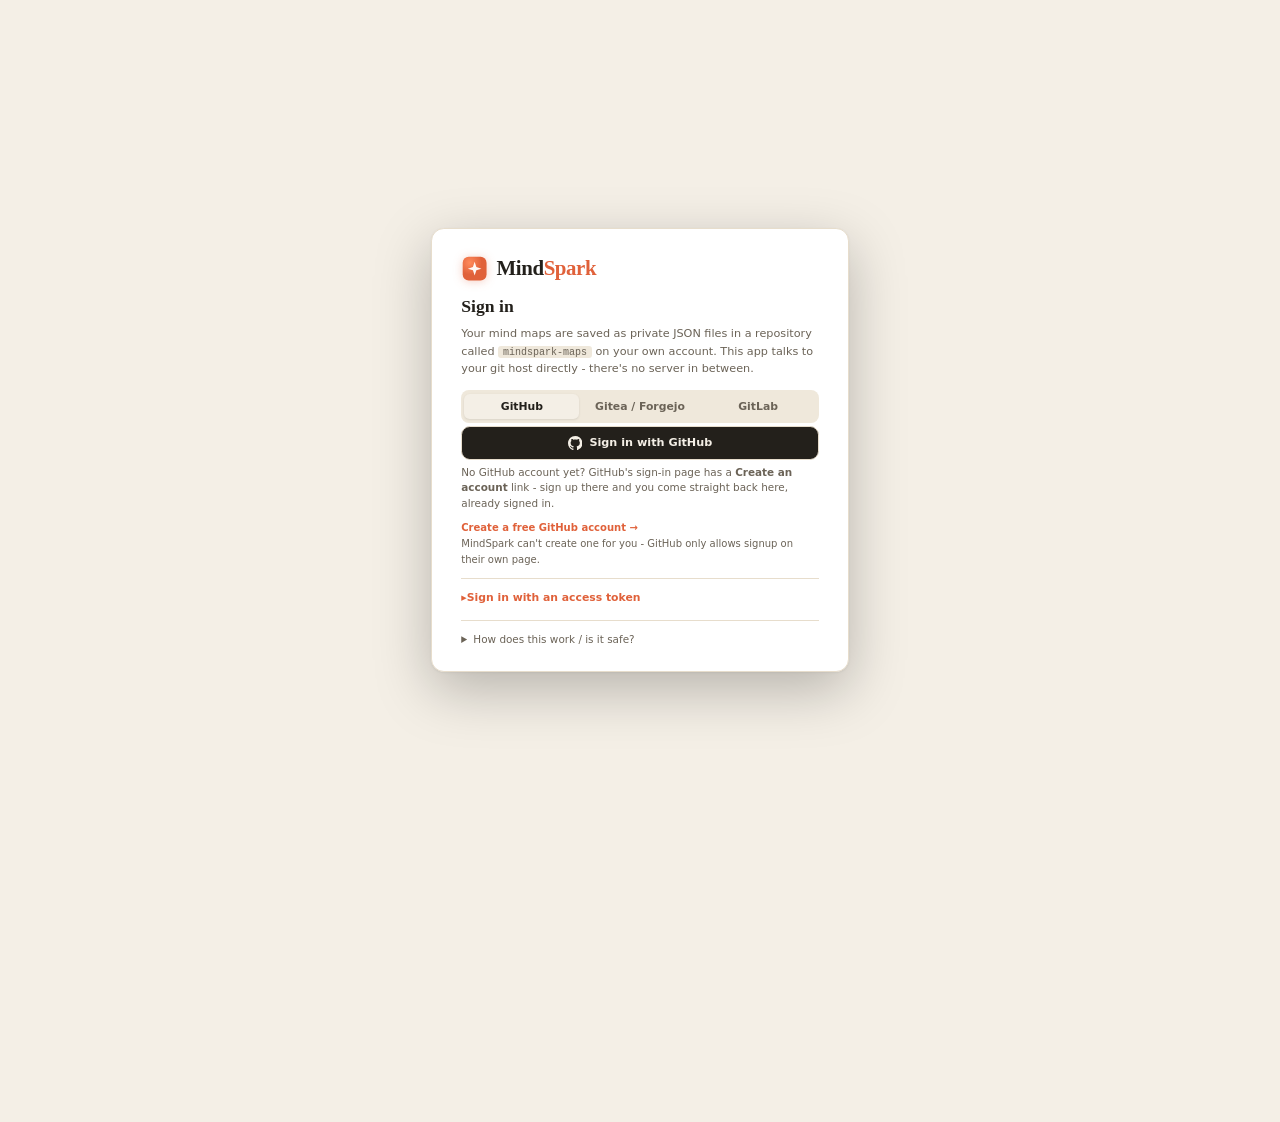
==== commit 3ab9674e: "Add GitLab as a third forge (gitlab.com and self-managed)" ====
--- a/public/index.html
+++ b/public/index.html
@@ -15,7 +15,7 @@
      to an attacker origin: script-src has no external host, and connect-src is
      an allowlist. Adding an origin here widens that exfiltration channel, so
      read the "External hosts need a CSP entry" note in AGENTS.md first. -->
-<meta http-equiv="Content-Security-Policy" content="default-src 'self'; script-src 'self' 'unsafe-inline'; style-src 'self' 'unsafe-inline' https://fonts.googleapis.com; font-src 'self' https://fonts.gstatic.com; img-src 'self' data: blob: https://avatars.githubusercontent.com https://icons.duckduckgo.com; connect-src 'self' https://api.github.com https://codeberg.org https://gitea.com https://api.crossref.org https://api.anthropic.com https://api.openai.com https://api.quotable.io https://zenquotes.io https://favqs.com https://dummyjson.com https://quoteslate.vercel.app https://stoic.tekloon.net https://type.fit https://api.freeapi.app https://mindspark-oauth.githubpage.workers.dev wss://mindspark-oauth.githubpage.workers.dev; object-src 'none'; base-uri 'self'; form-action 'self'" />
+<meta http-equiv="Content-Security-Policy" content="default-src 'self'; script-src 'self' 'unsafe-inline'; style-src 'self' 'unsafe-inline' https://fonts.googleapis.com; font-src 'self' https://fonts.gstatic.com; img-src 'self' data: blob: https://avatars.githubusercontent.com https://icons.duckduckgo.com; connect-src 'self' https://api.github.com https://codeberg.org https://gitea.com https://gitlab.com https://api.crossref.org https://api.anthropic.com https://api.openai.com https://api.quotable.io https://zenquotes.io https://favqs.com https://dummyjson.com https://quoteslate.vercel.app https://stoic.tekloon.net https://type.fit https://api.freeapi.app https://mindspark-oauth.githubpage.workers.dev wss://mindspark-oauth.githubpage.workers.dev; object-src 'none'; base-uri 'self'; form-action 'self'" />
 <meta name="viewport" content="width=device-width, initial-scale=1, maximum-scale=5, user-scalable=yes" />
 <meta name="theme-color" content="#e0613a" />
 <meta name="apple-mobile-web-app-title" content="MindSpark" />
@@ -209,6 +209,7 @@
     <div class="forge-tabs" role="tablist" aria-label="Choose your git host">
       <button class="forge-tab is-on" type="button" role="tab" data-forge="github" aria-selected="true">GitHub</button>
       <button class="forge-tab" type="button" role="tab" data-forge="gitea" aria-selected="false">Gitea / Forgejo</button>
+      <button class="forge-tab" type="button" role="tab" data-forge="gitlab" aria-selected="false">GitLab</button>
     </div>
 
     <div class="forge-pane" data-forge-pane="github">
@@ -338,12 +339,84 @@
       </details>
     </div><!-- /gitea pane -->
 
+    <div class="forge-pane" data-forge-pane="gitlab" hidden>
+      <label class="pane-label" for="glInstance">Your GitLab instance</label>
+      <input type="url" id="glInstance" class="instance-input" list="glSuggest"
+             placeholder="https://gitlab.com" autocomplete="off" spellcheck="false" />
+      <datalist id="glSuggest">
+        <option value="https://gitlab.com"></option>
+      </datalist>
+      <div class="login-step-hint">
+        The address you browse your projects at - just the origin, e.g. <code>https://gitlab.com</code>.
+        GitLab.com works as-is; a <b>self-managed</b> instance also needs its origin added to this
+        deployment's Content-Security-Policy, and MindSpark will tell you exactly what to add.
+      </div>
+
+      <div class="login-oauth">
+        <button id="glOauthBtn" class="oauth-btn" type="button">
+          <svg viewBox="0 0 16 16" aria-hidden="true"><path d="M8 15.5 5.06 6.46h5.88L8 15.5Zm-6.9-9.04h3.4L8 15.5 1.1 6.46Zm0 0L.13 9.5a.66.66 0 0 0 .24.74L8 15.5 1.1 6.46Zm0 0L3.05.86a.34.34 0 0 1 .64 0l1.37 5.6H1.1Zm13.8 0h-3.4L8 15.5l6.9-9.04Zm0 0 .97 3.04a.66.66 0 0 1-.24.74L8 15.5l6.9-9.04Zm0 0L12.95.86a.34.34 0 0 0-.64 0l-1.37 5.6h3.96Z"/></svg>
+          Sign in with GitLab
+        </button>
+        <input type="text" id="glClientId" class="instance-input" style="margin-top:8px"
+               placeholder="OAuth application ID" autocomplete="off" spellcheck="false" />
+        <details class="login-fallback">
+          <summary>Where does the application ID come from?</summary>
+          <p>
+            MindSpark has no server to hold a client secret, so it signs in as a public
+            application you register once: <b>Preferences &rarr; Applications &rarr; Add new application</b>
+            on your instance.
+          </p>
+          <p>
+            <b>Redirect URI</b> (must match exactly): <code id="glRedirect"></code><br>
+            <b>Leave &ldquo;Confidential&rdquo; unchecked</b> and tick <b>Expire access tokens</b> off if offered -
+            MindSpark is a public client and uses PKCE, so there is no secret to store in your browser.<br>
+            <b>Scope:</b> <code>api</code>.
+          </p>
+        </details>
+      </div>
+
+      <p class="login-signup">
+        <a id="glSignupLink" target="_blank" rel="noopener" aria-disabled="true">Create an account on that instance &rarr;</a>
+        Registration lives on your own instance, so this link follows the URL above. Self-managed
+        instances often turn self-registration off - if yours does, ask its admin for an account.
+      </p>
+
+      <details class="login-token" id="glTokenDetails">
+        <summary>Sign in with an access token</summary>
+        <ol class="login-steps">
+          <li>
+            <a class="login-step-link" id="glTokenLink" target="_blank" rel="noopener">
+              Create an access token &rarr;
+            </a>
+            <div class="login-step-hint">
+              <b>Preferences &rarr; Access tokens &rarr; Add new token.</b> Select the
+              <code>api</code> scope. MindSpark creates the private <code>mindspark-maps</code>
+              project for you on first sign-in.<br>
+              <b>Note:</b> GitLab's Files API is only reachable with <code>api</code>, which is
+              <b>account-wide</b> - <code>read_repository</code> and <code>write_repository</code> cover
+              only git over HTTP and will not work here. So unlike GitHub's fine-grained tokens, this
+              token can reach everything your account can. A project access token cannot be used either,
+              because the project does not exist yet.
+            </div>
+          </li>
+          <li>
+            <label for="glPat">Paste your token here:</label>
+            <div class="token-input">
+              <input type="password" id="glPat" placeholder="glpat-…" autocomplete="off" spellcheck="false" />
+              <button id="glSignIn">Sign in</button>
+            </div>
+            <div class="login-error" id="glError"></div>
+          </li>
+        </ol>
+      </details>
+    </div><!-- /gitlab pane -->
+
     <details class="login-extra">
       <summary>How does this work / is it safe?</summary>
-      <p>MindSpark runs entirely in your browser. The token is stored only in <code>localStorage</code> on this device, and is sent only to the git host you signed in to - never to any third party. A Content-Security-Policy on this page blocks scripts and network calls to any other origin, so there is no route out for it. On GitHub, a fine-grained token also keeps the damage to one repository if that ever fails; Gitea and Forgejo have no per-repo token scoping, so their tokens are account-wide.</p>
+      <p>MindSpark runs entirely in your browser. The token is stored only in <code>localStorage</code> on this device, and is sent only to the git host you signed in to - never to any third party. A Content-Security-Policy on this page blocks scripts and network calls to any other origin, so there is no route out for it. On GitHub, a fine-grained token also keeps the damage to one repository if that ever fails; Gitea, Forgejo and GitLab have no usable per-repo token scoping, so their tokens are account-wide.</p>
       <p>Because the token lives in this browser, treat signing in the way you would treat staying logged in anywhere: don't do it on a shared or untrusted machine, and sign out when you're done.</p>
-      <p>Every save commits a small JSON file to your <code>mindspark-maps</code> repo, so your data is versioned and you can <code>git clone</code> it any time. (On Gitea and Forgejo - and with a GitHub classic token - MindSpark creates that repo on first sign-in. A GitHub fine-grained token can't create repositories, which is why its step 1 exists.)</p>
-      <p>To revoke access on GitHub: <a href="https://github.com/settings/personal-access-tokens" target="_blank" rel="noopener">fine-grained tokens</a> / <a href="https://github.com/settings/tokens" target="_blank" rel="noopener">classic tokens</a>. On Gitea or Forgejo: <b>Settings → Applications</b> on your instance.</p>
+      <p>Every save commits a small JSON file to your <code>mindspark-maps</code> repo, so your data is versioned and you can <code>git clone</code> it any time. (On Gitea, Forgejo and GitLab - and with a GitHub classic token - MindSpark creates that repo on first sign-in. A GitHub fine-grained token can't create repositories, which is why its step 1 exists.)</p>
+      <p>To revoke access on GitHub: <a href="https://github.com/settings/personal-access-tokens" target="_blank" rel="noopener">fine-grained tokens</a> / <a href="https://github.com/settings/tokens" target="_blank" rel="noopener">classic tokens</a>. On Gitea or Forgejo: <b>Settings → Applications</b> on your instance. On GitLab: <b>Preferences → Access tokens</b> (and <b>Applications</b> for an OAuth sign-in).</p>
     </details>
   </div>
 </div>
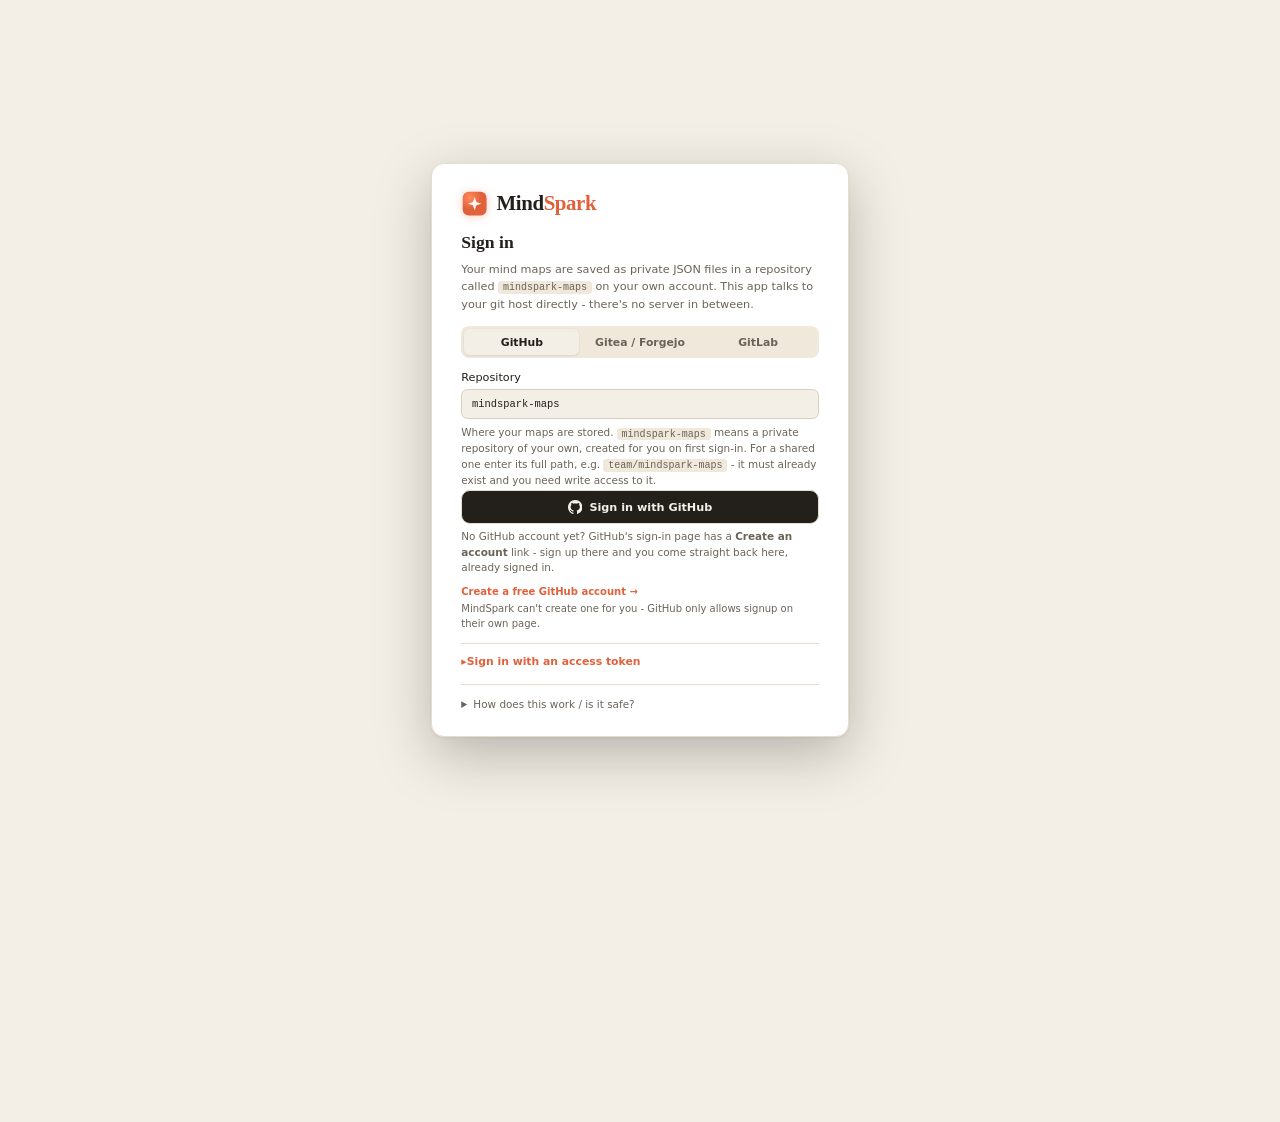
==== commit ed9f8518: "Let the login screen name the repository, so a team can share one project The target used to be fixe" ====
--- a/public/index.html
+++ b/public/index.html
@@ -27,7 +27,7 @@
 <link rel="manifest" href="./manifest.webmanifest" />
 <link rel="preconnect" href="https://fonts.googleapis.com">
 <link rel="preconnect" href="https://fonts.gstatic.com" crossorigin>
-<link href="https://fonts.googleapis.com/css2?family=Fraunces:opsz,wght@9..144,400;9..144,600;9..144,900&family=Bricolage+Grotesque:opsz,wght@12..96,400;12..96,500;12..96,700&family=Caveat:wght@500;700&family=Nunito:ital,wght@0,400;0,700;1,400;1,700&family=JetBrains+Mono:wght@400;700&family=Fredoka:wght@400;600&family=Oswald:wght@400;600&family=Playfair+Display:wght@400;700&family=Roboto+Condensed:wght@400;600&family=Libre+Baskerville:wght@400;700&family=Space+Mono:wght@400;700&family=Space+Grotesk:wght@400;500;700&display=swap" rel="stylesheet">
+<link href="https://fonts.googleapis.com/css2?family=Fraunces:opsz,wght@9..144,400;9..144,600;9..144,900&family=Bricolage+Grotesque:opsz,wght@12..96,400;12..96,500;12..96,700&family=Caveat:wght@500;700&family=Nunito:ital,wght@0,400;0,700;1,400;1,700&family=JetBrains+Mono:wght@400;700&family=Fredoka:wght@400;600&family=Oswald:wght@400;600&family=Roboto+Condensed:wght@400;600&family=Space+Mono:wght@400;700&family=Space+Grotesk:wght@400;500;700&family=Quicksand:wght@400;600;700&display=swap" rel="stylesheet">
 <link rel="stylesheet" href="./styles.css">
 <script>
   // Apply the interface scale before paint (no flash). Saved choice wins;
@@ -213,6 +213,14 @@
     </div>
 
     <div class="forge-pane" data-forge-pane="github">
+      <label class="pane-label" for="ghRepo">Repository</label>
+      <input type="text" id="ghRepo" class="instance-input repo-input" placeholder="mindspark-maps"
+             autocomplete="off" spellcheck="false" />
+      <div class="login-step-hint">
+        Where your maps are stored. <code>mindspark-maps</code> means a private repository of your own,
+        created for you on first sign-in. For a shared one enter its full path, e.g.
+        <code>team/mindspark-maps</code> - it must already exist and you need write access to it.
+      </div>
     <div class="login-oauth" id="loginOauth" style="display:none">
       <button id="ghOauthBtn" class="oauth-btn" type="button">
         <svg viewBox="0 0 16 16" aria-hidden="true"><path d="M8 0C3.58 0 0 3.58 0 8c0 3.54 2.29 6.53 5.47 7.59.4.07.55-.17.55-.38 0-.19-.01-.82-.01-1.49-2.01.37-2.53-.49-2.69-.94-.09-.23-.48-.94-.82-1.13-.28-.15-.68-.52-.01-.53.63-.01 1.08.58 1.23.82.72 1.21 1.87.87 2.33.66.07-.52.28-.87.51-1.07-1.78-.2-3.64-.89-3.64-3.95 0-.87.31-1.59.82-2.15-.08-.2-.36-1.02.08-2.12 0 0 .67-.21 2.2.82.64-.18 1.32-.27 2-.27.68 0 1.36.09 2 .27 1.53-1.04 2.2-.82 2.2-.82.44 1.1.16 1.92.08 2.12.51.56.82 1.27.82 2.15 0 3.07-1.87 3.75-3.65 3.95.29.25.54.73.54 1.48 0 1.07-.01 1.93-.01 2.2 0 .21.15.46.55.38A8.01 8.01 0 0 0 16 8c0-4.42-3.58-8-8-8z"/></svg>
@@ -279,6 +287,14 @@
         this deployment's Content-Security-Policy, and MindSpark will tell you exactly what to add.
       </div>
 
+      <label class="pane-label" for="giteaRepo">Repository</label>
+      <input type="text" id="giteaRepo" class="instance-input repo-input" placeholder="mindspark-maps"
+             autocomplete="off" spellcheck="false" />
+      <div class="login-step-hint">
+        Where your maps are stored. <code>mindspark-maps</code> means a private repository of your own,
+        created for you on first sign-in. For a shared one enter its full path, e.g.
+        <code>team/mindspark-maps</code> - it must already exist and you need write access to it.
+      </div>
       <div class="login-oauth">
         <button id="giteaOauthBtn" class="oauth-btn" type="button">
           <svg viewBox="0 0 16 16" aria-hidden="true"><path d="M8 0a8 8 0 1 0 0 16A8 8 0 0 0 8 0Zm0 2.2a5.8 5.8 0 1 1 0 11.6A5.8 5.8 0 0 1 8 2.2Zm-.9 2.1v2.2H4.9v1.8h2.2v3.4h1.8V8.3h2.2V6.5H8.9V4.3H7.1Z"/></svg>
@@ -352,6 +368,14 @@
         deployment's Content-Security-Policy, and MindSpark will tell you exactly what to add.
       </div>
 
+      <label class="pane-label" for="glRepo">Repository</label>
+      <input type="text" id="glRepo" class="instance-input repo-input" placeholder="mindspark-maps"
+             autocomplete="off" spellcheck="false" />
+      <div class="login-step-hint">
+        Where your maps are stored. <code>mindspark-maps</code> means a private repository of your own,
+        created for you on first sign-in. For a shared one enter its full path, e.g.
+        <code>team/mindspark-maps</code> - it must already exist and you need write access to it.
+      </div>
       <div class="login-oauth">
         <button id="glOauthBtn" class="oauth-btn" type="button">
           <svg viewBox="0 0 16 16" aria-hidden="true"><path d="M8 15.5 5.06 6.46h5.88L8 15.5Zm-6.9-9.04h3.4L8 15.5 1.1 6.46Zm0 0L.13 9.5a.66.66 0 0 0 .24.74L8 15.5 1.1 6.46Zm0 0L3.05.86a.34.34 0 0 1 .64 0l1.37 5.6H1.1Zm13.8 0h-3.4L8 15.5l6.9-9.04Zm0 0 .97 3.04a.66.66 0 0 1-.24.74L8 15.5l6.9-9.04Zm0 0L12.95.86a.34.34 0 0 0-.64 0l-1.37 5.6h3.96Z"/></svg>
--- a/public/styles.css
+++ b/public/styles.css
@@ -1732,19 +1732,44 @@
   /* ===== "An Alien" - close encounter =====
       Abducted: night void, starfield, crop-circle grid and a saucer's beam.
       Space Mono is stark and modular like an alien console. No palette override. */
-   :root[data-look="alien"]{ --sans:"Space Mono",monospace; --serif:"Space Mono",monospace; }
-   :root[data-look="alien"] .stage{
+   :root[data-look="alien"]{ --sans:"Space Mono",monospace; --serif:"Space Mono",monospace;
+    --look-mask:url("data:image/svg+xml,%3Csvg xmlns='http://www.w3.org/2000/svg' width='400' height='400' viewBox='0 0 400 400'%3E%3Cg fill='none' stroke='%23000' stroke-width='1.1' stroke-linecap='round' stroke-linejoin='round'%3E%3Cg transform='translate(62 62)'%3E%3Cellipse cx='0' cy='0' rx='22' ry='14'/%3E%3Cpath d='M -18 -2 C -12 -14 12 -14 18 -2'/%3E%3Cellipse cx='0' cy='-4' rx='10' ry='12' fill='%23000' fill-opacity='0.04'/%3E%3Cellipse cx='-4' cy='-2' r='2.2' fill='%23000'/%3E%3Cellipse cx='4' cy='-2' r='2.2' fill='%23000'/%3E%3Cpath d='M -22 6 L -28 10 L -18 12 Z'/%3E%3Cpath d='M 22 6 L 28 10 L 18 12 Z'/%3E%3C/g%3E%3Cg transform='translate(168 58)'%3E%3Cellipse cx='0' cy='0' rx='28' ry='16'/%3E%3Cpath d='M -20 -4 C -14 -12 14 -12 20 -4'/%3E%3Cellipse cx='-8' cy='-1' rx='1.5' ry='1.2' fill='%23000'/%3E%3Cellipse cx='8' cy='-1' rx='1.5' ry='1.2' fill='%23000'/%3E%3Cpath d='M -6 6 L -8 12 M 0 7 L 0 13 M 6 6 L 8 12'/%3E%3C/g%3E%3Cg transform='translate(268 62)'%3E%3Cellipse cx='0' cy='-6' rx='14' ry='18'/%3E%3Cellipse cx='-5' cy='-4' r='3.2' fill='%23000'/%3E%3Cellipse cx='5' cy='-4' r='3.2' fill='%23000'/%3E%3Cpath d='M -4 6 Q 0 9 4 6' stroke='%23000'/%3E%3Cpath d='M 0 -22 Q 4 -26 2 -30'/%3E%3Ccircle cx='2' cy='-30' r='2' fill='none'/%3E%3Cpath d='M -8 12 L -10 28 L -6 28 Z'/%3E%3Cpath d='M 8 12 L 10 28 L 6 28 Z'/%3E%3C/g%3E%3Cg transform='translate(348 62)'%3E%3Cellipse cx='0' cy='0' rx='32' ry='18'/%3E%3Cellipse cx='0' cy='-8' rx='16' ry='12'/%3E%3Ccircle cx='-6' cy='-8' r='1.2' fill='%23000'/%3E%3Ccircle cx='6' cy='-8' r='1.2' fill='%23000'/%3E%3Cpath d='M -10 4 L -12 8 M -4 5 L -4 9 M 4 5 L 4 9 M 10 4 L 12 8'/%3E%3C/g%3E%3Cg transform='translate(78 148)'%3E%3Ccircle cx='0' cy='0' r='26' stroke-dasharray='2 3'/%3E%3Cpath d='M -18 -6 Q -12 -10 -8 -6 Q -4 -2 -8 2 Q -12 6 -18 2 Q -16 -2 -18 -6'/%3E%3Cpath d='M 6 -8 Q 12 -6 14 -2 Q 10 2 6 -2'/%3E%3Cpath d='M -6 8 Q 0 12 6 8'/%3E%3C/g%3E%3Cg transform='translate(200 158)'%3E%3Cellipse cx='0' cy='0' rx='34' ry='20'/%3E%3Cpath d='M -24 -6 C -18 -14 18 -14 24 -6'/%3E%3Cellipse cx='-8' cy='-2' r='2' fill='%23000'/%3E%3Cellipse cx='8' cy='-2' r='2' fill='%23000'/%3E%3Cpath d='M -10 8 L -12 16 M -2 10 L -2 18 M 2 10 L 2 18 M 10 8 L 12 16'/%3E%3C/g%3E%3Cg transform='translate(338 148)'%3E%3Ccircle cx='0' cy='-12' r='16' fill='%23000' fill-opacity='0.05'/%3E%3Cpath d='M -12 -8 L -14 -14 L -10 -16 L -6 -12 Z'/%3E%3Cpath d='M 0 -18 L 0 -24'/%3E%3Ccircle cx='0' cy='-26' r='2' fill='none'/%3E%3Cpath d='M -18 6 L -24 14 L -18 16 Z'/%3E%3Cpath d='M 18 6 L 24 14 L 18 16 Z'/%3E%3Crect x='-4' y='8' width='8' height='6' rx='1' fill='none'/%3E%3Cpath d='M -8 14 L -10 22 L -6 22 Z'/%3E%3Cpath d='M 8 14 L 10 22 L 6 22 Z'/%3E%3C/g%3E%3Cg transform='translate(48 268)'%3E%3Ccircle cx='0' cy='-14' r='12'/%3E%3Cpath d='M -8 -10 Q -12 -14 -8 -18 Q -4 -16 0 -18 Q 4 -16 8 -18 Q 12 -14 8 -10'/%3E%3Ccircle cx='-4' cy='-6' r='1.8' fill='%23000'/%3E%3Ccircle cx='4' cy='-6' r='1.8' fill='%23000'/%3E%3Cpath d='M -5 2 Q 0 6 5 2 L 0 8 Z'/%3E%3Cpath d='M -14 4 L -18 18 L -12 16 M 14 4 L 18 18 L 12 16'/%3E%3Cpath d='M 0 12 L -2 28 L 2 28 Z'/%3E%3C/g%3E%3Cg transform='translate(128 288)'%3E%3Cellipse cx='0' cy='0' rx='20' ry='12'/%3E%3Cpath d='M -14 -4 C -10 -8 10 -8 14 -4'/%3E%3Ccircle cx='-4' cy='-1' r='1.2' fill='%23000'/%3E%3Ccircle cx='4' cy='-1' r='1.2' fill='%23000'/%3E%3Cpath d='M -6 6 L -8 12 M 6 6 L 8 12'/%3E%3C/g%3E%3Cg transform='translate(218 292)'%3E%3Cellipse cx='0' cy='-6' rx='12' ry='15'/%3E%3Cellipse cx='-4.5' cy='-4' r='3.5' ry='5' fill='%23000'/%3E%3Cellipse cx='4.5' cy='-4' r='3.5' ry='5' fill='%23000'/%3E%3Cpath d='M -4 6 Q 0 10 4 6'/%3E%3Cpath d='M -8 10 L -10 22 L -6 22 Z'/%3E%3Cpath d='M 8 10 L 10 22 L 6 22 Z'/%3E%3Ctext x='14' y='2' font-size='6' fill='%23000' opacity='0.7'%3E✌%3C/text%3E%3C/g%3E%3Cg transform='translate(348 298)'%3E%3Ccircle cx='0' cy='0' r='28'/%3E%3Cpath d='M -18 -8 Q -12 -12 -8 -8 Q -4 -4 -8 0 Q -12 4 -18 0 Q -16 -4 -18 -8'/%3E%3Cpath d='M 8 -10 Q 14 -8 16 -4 Q 12 0 8 -4'/%3E%3Ccircle cx='-8' cy='-2' r='1.5' fill='%23000'/%3E%3Ccircle cx='8' cy='-4' r='1.2' fill='%23000'/%3E%3Cellipse cx='0' cy='18' rx='36' ry='10' fill='none' stroke-dasharray='1 2'/%3E%3C/g%3E%3Ccircle cx='28' cy='28' r='1.1' fill='%23000' fill-opacity='0.9'/%3E%3Ccircle cx='88' cy='18' r='0.9' fill='%23000'/%3E%3Ccircle cx='188' cy='38' r='0.8' fill='%23000'/%3E%3Ccircle cx='320' cy='28' r='1' fill='%23000'/%3E%3C/g%3E%3C/svg%3E");
+    --look-mask-size:400px 400px;
+    --look-mask-ink:6.5%;
+  }
+   /* The starfield tints from --ink, not a fixed white: white stars vanish on a
+     light theme. Taking the ink means light specks on a dark paper and dark
+     ones on a light paper, which is what a starfield needs to read either way.
+     The stars inside the SVG data URI below are still fixed - an SVG in a data
+     URI cannot read var(), and changing that needs the mask treatment, which is
+     a bigger job than this. */
+:root[data-look="alien"] .stage{
      background-image:
-       url("data:image/svg+xml,%3Csvg xmlns='http://www.w3.org/2000/svg' width='400' height='400' viewBox='0 0 400 400'%3E%3Cg opacity='0.08' fill='none' stroke='%231a1a1a' stroke-width='1.1' stroke-linecap='round' stroke-linejoin='round'%3E%3Cg transform='translate(62 62)'%3E%3Cellipse cx='0' cy='0' rx='22' ry='14'/%3E%3Cpath d='M -18 -2 C -12 -14 12 -14 18 -2'/%3E%3Cellipse cx='0' cy='-4' rx='10' ry='12' fill='white' fill-opacity='0.04'/%3E%3Cellipse cx='-4' cy='-2' r='2.2' fill='black'/%3E%3Cellipse cx='4' cy='-2' r='2.2' fill='black'/%3E%3Cpath d='M -22 6 L -28 10 L -18 12 Z'/%3E%3Cpath d='M 22 6 L 28 10 L 18 12 Z'/%3E%3C/g%3E%3Cg transform='translate(168 58)'%3E%3Cellipse cx='0' cy='0' rx='28' ry='16'/%3E%3Cpath d='M -20 -4 C -14 -12 14 -12 20 -4'/%3E%3Cellipse cx='-8' cy='-1' rx='1.5' ry='1.2' fill='black'/%3E%3Cellipse cx='8' cy='-1' rx='1.5' ry='1.2' fill='black'/%3E%3Cpath d='M -6 6 L -8 12 M 0 7 L 0 13 M 6 6 L 8 12'/%3E%3C/g%3E%3Cg transform='translate(268 62)'%3E%3Cellipse cx='0' cy='-6' rx='14' ry='18'/%3E%3Cellipse cx='-5' cy='-4' r='3.2' fill='black'/%3E%3Cellipse cx='5' cy='-4' r='3.2' fill='black'/%3E%3Cpath d='M -4 6 Q 0 9 4 6' stroke='%23ff6b6b'/%3E%3Cpath d='M 0 -22 Q 4 -26 2 -30'/%3E%3Ccircle cx='2' cy='-30' r='2' fill='none'/%3E%3Cpath d='M -8 12 L -10 28 L -6 28 Z'/%3E%3Cpath d='M 8 12 L 10 28 L 6 28 Z'/%3E%3C/g%3E%3Cg transform='translate(348 62)'%3E%3Cellipse cx='0' cy='0' rx='32' ry='18'/%3E%3Cellipse cx='0' cy='-8' rx='16' ry='12'/%3E%3Ccircle cx='-6' cy='-8' r='1.2' fill='black'/%3E%3Ccircle cx='6' cy='-8' r='1.2' fill='black'/%3E%3Cpath d='M -10 4 L -12 8 M -4 5 L -4 9 M 4 5 L 4 9 M 10 4 L 12 8'/%3E%3C/g%3E%3Cg transform='translate(78 148)'%3E%3Ccircle cx='0' cy='0' r='26' stroke-dasharray='2 3'/%3E%3Cpath d='M -18 -6 Q -12 -10 -8 -6 Q -4 -2 -8 2 Q -12 6 -18 2 Q -16 -2 -18 -6'/%3E%3Cpath d='M 6 -8 Q 12 -6 14 -2 Q 10 2 6 -2'/%3E%3Cpath d='M -6 8 Q 0 12 6 8'/%3E%3C/g%3E%3Cg transform='translate(200 158)'%3E%3Cellipse cx='0' cy='0' rx='34' ry='20'/%3E%3Cpath d='M -24 -6 C -18 -14 18 -14 24 -6'/%3E%3Cellipse cx='-8' cy='-2' r='2' fill='black'/%3E%3Cellipse cx='8' cy='-2' r='2' fill='black'/%3E%3Cpath d='M -10 8 L -12 16 M -2 10 L -2 18 M 2 10 L 2 18 M 10 8 L 12 16'/%3E%3C/g%3E%3Cg transform='translate(338 148)'%3E%3Ccircle cx='0' cy='-12' r='16' fill='white' fill-opacity='0.05'/%3E%3Cpath d='M -12 -8 L -14 -14 L -10 -16 L -6 -12 Z'/%3E%3Cpath d='M 0 -18 L 0 -24'/%3E%3Ccircle cx='0' cy='-26' r='2' fill='none'/%3E%3Cpath d='M -18 6 L -24 14 L -18 16 Z'/%3E%3Cpath d='M 18 6 L 24 14 L 18 16 Z'/%3E%3Crect x='-4' y='8' width='8' height='6' rx='1' fill='none'/%3E%3Cpath d='M -8 14 L -10 22 L -6 22 Z'/%3E%3Cpath d='M 8 14 L 10 22 L 6 22 Z'/%3E%3C/g%3E%3Cg transform='translate(48 268)'%3E%3Ccircle cx='0' cy='-14' r='12'/%3E%3Cpath d='M -8 -10 Q -12 -14 -8 -18 Q -4 -16 0 -18 Q 4 -16 8 -18 Q 12 -14 8 -10'/%3E%3Ccircle cx='-4' cy='-6' r='1.8' fill='black'/%3E%3Ccircle cx='4' cy='-6' r='1.8' fill='black'/%3E%3Cpath d='M -5 2 Q 0 6 5 2 L 0 8 Z'/%3E%3Cpath d='M -14 4 L -18 18 L -12 16 M 14 4 L 18 18 L 12 16'/%3E%3Cpath d='M 0 12 L -2 28 L 2 28 Z'/%3E%3C/g%3E%3Cg transform='translate(128 288)'%3E%3Cellipse cx='0' cy='0' rx='20' ry='12'/%3E%3Cpath d='M -14 -4 C -10 -8 10 -8 14 -4'/%3E%3Ccircle cx='-4' cy='-1' r='1.2' fill='black'/%3E%3Ccircle cx='4' cy='-1' r='1.2' fill='black'/%3E%3Cpath d='M -6 6 L -8 12 M 6 6 L 8 12'/%3E%3C/g%3E%3Cg transform='translate(218 292)'%3E%3Cellipse cx='0' cy='-6' rx='12' ry='15'/%3E%3Cellipse cx='-4.5' cy='-4' r='3.5' ry='5' fill='black'/%3E%3Cellipse cx='4.5' cy='-4' r='3.5' ry='5' fill='black'/%3E%3Cpath d='M -4 6 Q 0 10 4 6'/%3E%3Cpath d='M -8 10 L -10 22 L -6 22 Z'/%3E%3Cpath d='M 8 10 L 10 22 L 6 22 Z'/%3E%3Ctext x='14' y='2' font-size='6' fill='%231a1a1a' opacity='0.7'%3E✌%3C/text%3E%3C/g%3E%3Cg transform='translate(348 298)'%3E%3Ccircle cx='0' cy='0' r='28'/%3E%3Cpath d='M -18 -8 Q -12 -12 -8 -8 Q -4 -4 -8 0 Q -12 4 -18 0 Q -16 -4 -18 -8'/%3E%3Cpath d='M 8 -10 Q 14 -8 16 -4 Q 12 0 8 -4'/%3E%3Ccircle cx='-8' cy='-2' r='1.5' fill='black'/%3E%3Ccircle cx='8' cy='-4' r='1.2' fill='black'/%3E%3Cellipse cx='0' cy='18' rx='36' ry='10' fill='none' stroke-dasharray='1 2'/%3E%3C/g%3E%3Ccircle cx='28' cy='28' r='1.1' fill='white' fill-opacity='0.9'/%3E%3Ccircle cx='88' cy='18' r='0.9' fill='white'/%3E%3Ccircle cx='188' cy='38' r='0.8' fill='white'/%3E%3Ccircle cx='320' cy='28' r='1' fill='white'/%3E%3C/g%3E%3C/svg%3E"),
-        radial-gradient(ellipse 200px 70px at 50% 7%, color-mix(in srgb, var(--accent) 6%, transparent) 0, transparent 70%),
-        radial-gradient(circle at 18% 22%, rgba(255,255,255,.98) 1.4px, transparent 2px),
-       radial-gradient(circle at 73% 18%, rgba(255,255,255,.8) 1.2px, transparent 1.8px),
-       radial-gradient(circle at 42% 38%, rgba(255,255,255,.65) 1px, transparent 1.6px),
-       radial-gradient(circle at 85% 52%, rgba(255,255,255,.85) 1.2px, transparent 1.8px),
-       radial-gradient(circle at 28% 68%, rgba(255,255,255,.6) 1px, transparent 1.5px),
-       linear-gradient(color-mix(in srgb, var(--line) 16%, transparent) 1px, transparent 1px),
-       linear-gradient(90deg, color-mix(in srgb, var(--line) 16%, transparent) 1px, transparent 1px);
-     background-size: 400px 400px, 950px 950px, 240px 240px, 260px 260px, 220px 220px, 280px 280px, 230px 230px, 38px 38px, 38px 38px;
+      %3Csvg xmlns='http://www.w3.org/2000/svg' width='400' height='400' viewBox='0 0 400 400'%3E%3Cg opacity='0.08' fill='none' stroke='%231a1a1a' stroke-width='1.1' stroke-linecap='round' stroke-linejoin='round'%3E%3Cg transform='translate(62 62)'%3E%3Cellipse cx='0' cy='0' rx='22' ry='14'/%3E%3Cpath d='M -18 -2 C -12 -14 12 -14 18 -2'/%3E%3Cellipse cx='0' cy='-4' rx='10' ry='12' fill='white' fill-opacity='0.04'/%3E%3Cellipse cx='-4' cy='-2' r='2.2' fill='black'/%3E%3Cellipse cx='4' cy='-2' r='2.2' fill='black'/%3E%3Cpath d='M -22 6 L -28 10 L -18 12 Z'/%3E%3Cpath d='M 22 6 L 28 10 L 18 12 Z'/%3E%3C/g%3E%3Cg transform='translate(168 58)'%3E%3Cellipse cx='0' cy='0' rx='28' ry='16'/%3E%3Cpath d='M -20 -4 C -14 -12 14 -12 20 -4'/%3E%3Cellipse cx='-8' cy='-1' rx='1.5' ry='1.2' fill='black'/%3E%3Cellipse cx='8' cy='-1' rx='1.5' ry='1.2' fill='black'/%3E%3Cpath d='M -6 6 L -8 12 M 0 7 L 0 13 M 6 6 L 8 12'/%3E%3C/g%3E%3Cg transform='translate(268 62)'%3E%3Cellipse cx='0' cy='-6' rx='14' ry='18'/%3E%3Cellipse cx='-5' cy='-4' r='3.2' fill='black'/%3E%3Cellipse cx='5' cy='-4' r='3.2' fill='black'/%3E%3Cpath d='M -4 6 Q 0 9 4 6' stroke='%231a1a1a'/%3E%3Cpath d='M 0 -22 Q 4 -26 2 -30'/%3E%3Ccircle cx='2' cy='-30' r='2' fill='none'/%3E%3Cpath d='M -8 12 L -10 28 L -6 28 Z'/%3E%3Cpath d='M 8 12 L 10 28 L 6 28 Z'/%3E%3C/g%3E%3Cg transform='translate(348 62)'%3E%3Cellipse cx='0' cy='0' rx='32' ry='18'/%3E%3Cellipse cx='0' cy='-8' rx='16' ry='12'/%3E%3Ccircle cx='-6' cy='-8' r='1.2' fill='black'/%3E%3Ccircle cx='6' cy='-8' r='1.2' fill='black'/%3E%3Cpath d='M -10 4 L -12 8 M -4 5 L -4 9 M 4 5 L 4 9 M 10 4 L 12 8'/%3E%3C/g%3E%3Cg transform='translate(78 148)'%3E%3Ccircle cx='0' cy='0' r='26' stroke-dasharray='2 3'/%3E%3Cpath d='M -18 -6 Q -12 -10 -8 -6 Q -4 -2 -8 2 Q -12 6 -18 2 Q -16 -2 -18 -6'/%3E%3Cpath d='M 6 -8 Q 12 -6 14 -2 Q 10 2 6 -2'/%3E%3Cpath d='M -6 8 Q 0 12 6 8'/%3E%3C/g%3E%3Cg transform='translate(200 158)'%3E%3Cellipse cx='0' cy='0' rx='34' ry='20'/%3E%3Cpath d='M -24 -6 C -18 -14 18 -14 24 -6'/%3E%3Cellipse cx='-8' cy='-2' r='2' fill='black'/%3E%3Cellipse cx='8' cy='-2' r='2' fill='black'/%3E%3Cpath d='M -10 8 L -12 16 M -2 10 L -2 18 M 2 10 L 2 18 M 10 8 L 12 16'/%3E%3C/g%3E%3Cg transform='translate(338 148)'%3E%3Ccircle cx='0' cy='-12' r='16' fill='white' fill-opacity='0.05'/%3E%3Cpath d='M -12 -8 L -14 -14 L -10 -16 L -6 -12 Z'/%3E%3Cpath d='M 0 -18 L 0 -24'/%3E%3Ccircle cx='0' cy='-26' r='2' fill='none'/%3E%3Cpath d='M -18 6 L -24 14 L -18 16 Z'/%3E%3Cpath d='M 18 6 L 24 14 L 18 16 Z'/%3E%3Crect x='-4' y='8' width='8' height='6' rx='1' fill='none'/%3E%3Cpath d='M -8 14 L -10 22 L -6 22 Z'/%3E%3Cpath d='M 8 14 L 10 22 L 6 22 Z'/%3E%3C/g%3E%3Cg transform='translate(48 268)'%3E%3Ccircle cx='0' cy='-14' r='12'/%3E%3Cpath d='M -8 -10 Q -12 -14 -8 -18 Q -4 -16 0 -18 Q 4 -16 8 -18 Q 12 -14 8 -10'/%3E%3Ccircle cx='-4' cy='-6' r='1.8' fill='black'/%3E%3Ccircle cx='4' cy='-6' r='1.8' fill='black'/%3E%3Cpath d='M -5 2 Q 0 6 5 2 L 0 8 Z'/%3E%3Cpath d='M -14 4 L -18 18 L -12 16 M 14 4 L 18 18 L 12 16'/%3E%3Cpath d='M 0 12 L -2 28 L 2 28 Z'/%3E%3C/g%3E%3Cg transform='translate(128 288)'%3E%3Cellipse cx='0' cy='0' rx='20' ry='12'/%3E%3Cpath d='M -14 -4 C -10 -8 10 -8 14 -4'/%3E%3Ccircle cx='-4' cy='-1' r='1.2' fill='black'/%3E%3Ccircle cx='4' cy='-1' r='1.2' fill='black'/%3E%3Cpath d='M -6 6 L -8 12 M 6 6 L 8 12'/%3E%3C/g%3E%3Cg transform='translate(218 292)'%3E%3Cellipse cx='0' cy='-6' rx='12' ry='15'/%3E%3Cellipse cx='-4.5' cy='-4' r='3.5' ry='5' fill='black'/%3E%3Cellipse cx='4.5' cy='-4' r='3.5' ry='5' fill='black'/%3E%3Cpath d='M -4 6 Q 0 10 4 6'/%3E%3Cpath d='M -8 10 L -10 22 L -6 22 Z'/%3E%3Cpath d='M 8 10 L 10 22 L 6 22 Z'/%3E%3Ctext x='14' y='2' font-size='6' fill='%231a1a1a' opacity='0.7'%3E✌%3C/text%3E%3C/g%3E%3Cg transform='translate(348 298)'%3E%3Ccircle cx='0' cy='0' r='28'/%3E%3Cpath d='M -18 -8 Q -12 -12 -8 -8 Q -4 -4 -8 0 Q -12 4 -18 0 Q -16 -4 -18 -8'/%3E%3Cpath d='M 8 -10 Q 14 -8 16 -4 Q 12 0 8 -4'/%3E%3Ccircle cx='-8' cy='-2' r='1.5' fill='black'/%3E%3Ccircle cx='8' cy='-4' r='1.2' fill='black'/%3E%3Cellipse cx='0' cy='18' rx='36' ry='10' fill='none' stroke-dasharray='1 2'/%3E%3C/g%3E%3Ccircle cx='28' cy='28' r='1.1' fill='white' fill-opacity='0.9'/%3E%3Ccircle cx='88' cy='18' r='0.9' fill='white'/%3E%3Ccircle cx='188' cy='38' r='0.8' fill='white'/%3E%3Ccircle cx='320' cy='28' r='1' fill='white'/%3E%3C/g%3E%3C/svg%3E"),
+      radial-gradient(ellipse 200px 70px at 50% 7%,
+      color-mix(in srgb,
+      var(--accent) 6%, transparent) 0, transparent 70%),
+      radial-gradient(circle at 18% 22%,
+      color-mix(in srgb,
+      var(--ink) 88%, transparent) 1.4px, transparent 2px),
+      radial-gradient(circle at 73% 18%,
+      color-mix(in srgb,
+      var(--ink) 74%, transparent) 1.2px, transparent 1.8px),
+      radial-gradient(circle at 42% 38%,
+      color-mix(in srgb,
+      var(--ink) 62%, transparent) 1px, transparent 1.6px),
+      radial-gradient(circle at 85% 52%,
+      color-mix(in srgb,
+      var(--ink) 78%, transparent) 1.2px, transparent 1.8px),
+      radial-gradient(circle at 28% 68%,
+      color-mix(in srgb,
+      var(--ink) 58%, transparent) 1px, transparent 1.5px),
+      linear-gradient(color-mix(in srgb,
+      var(--line) 16%, transparent) 1px, transparent 1px),
+      linear-gradient(90deg,
+      color-mix(in srgb,
+      var(--line) 16%, transparent) 1px, transparent 1px);
+     background-size:950px 950px, 240px 240px, 260px 260px, 220px 220px, 280px 280px, 230px 230px, 38px 38px, 38px 38px;
      background-color:var(--paper);
    }
    :root[data-look="alien"] .node{
@@ -1780,13 +1805,23 @@
   /* ===== "A Psycho" - midnight slasher =====
       Grindhouse: high contrast, VHS tracking lines, blood spatter and a glitch.
       Oswald is condensed and tense like a thriller poster. No palette override. */
-   :root[data-look="psycho"]{ --sans:"Oswald",system-ui,sans-serif; --serif:"Oswald",system-ui,sans-serif; }
-    :root[data-look="psycho"] .stage{
+   :root[data-look="psycho"]{ --sans:"Oswald",system-ui,sans-serif; --serif:"Oswald",system-ui,sans-serif;
+    --look-mask:url("data:image/svg+xml,%3Csvg xmlns='http://www.w3.org/2000/svg' width='480' height='480' viewBox='0 0 480 480'%3E%3Cg fill='none' stroke='%23000' stroke-width='1.1' stroke-linecap='round' stroke-linejoin='round'%3E%3Cg transform='translate(88 96) rotate(-10)'%3E%3Cpath d='M -14 -8 Q -18 -18 0 -20 Q 18 -18 14 -8 Q 10 8 0 12 Q -10 8 -14 -8'/%3E%3Ccircle cx='-5' cy='-2' r='2.8' fill='%23000' stroke='none'/%3E%3Ccircle cx='5' cy='-2' r='2.8' fill='%23000' stroke='none'/%3E%3Cpath d='M -6 6 Q 0 9 6 6' fill='none' stroke='%23000' stroke-width='1'/%3E%3Cpath d='M -16 -12 L -18 -18 M -10 -14 L -12 -20 M 10 -14 L 12 -20 M 16 -12 L 18 -18'/%3E%3C/g%3E%3Cg transform='translate(318 64) rotate(14)'%3E%3Cpath d='M -22 0 Q 0 -14 22 0 Q 0 14 -22 0'/%3E%3Cpath d='M -10 0 A 10 10 0 0 0 10 0 A 7 7 0 0 1 -7 3 A 4 4 0 0 0 7 -1' stroke='%23000' stroke-width='0.9'/%3E%3Ccircle cx='0' cy='0' r='1.6' fill='%23000' stroke='none'/%3E%3C/g%3E%3Cg transform='translate(428 178) rotate(-16)'%3E%3Cpath d='M -9 -7 C -11 -11 -7 -15 0 -15 C 7 -15 11 -11 9 -7 L 7 4 L 5 8 L -5 8 L -7 4 Z'/%3E%3Ccircle cx='-3.5' cy='-2' r='1.9' fill='%23000' stroke='none'/%3E%3Ccircle cx='3.5' cy='-2' r='1.9' fill='%23000' stroke='none'/%3E%3Cpath d='M -1 2 L 0 4 L 1 2' fill='none'/%3E%3Cpath d='M -5 6 H -3 M -1 6 H 1 M 3 6 H 5'/%3E%3C/g%3E%3Cg transform='translate(196 214) rotate(8)'%3E%3Cpath d='M -7 -10 L -7 -4 L -10 -2 L -10 9 L 10 9 L 10 -2 L 7 -4 L 7 -10 Z'/%3E%3Crect x='-4.5' y='-13' width='9' height='3.2' rx='0.6'/%3E%3Ctext x='0' y='4' font-family='monospace' font-size='7' text-anchor='middle' fill='%23000' stroke='none' opacity='0.9'%3E×%3C/text%3E%3C/g%3E%3Cg transform='translate(72 322) rotate(-12)'%3E%3Cpath d='M -12 -28 C -14 -32 -8 -38 0 -38 C 8 -38 14 -32 12 -28 L 8 28 L -8 28 Z'/%3E%3Cline x1='-10' y1='-18' x2='10' y2='-16'/%3E%3Cline x1='-11' y1='-8' x2='11' y2='-6'/%3E%3Cline x1='-10' y1='2' x2='10' y2='4'/%3E%3Cline x1='-8' y1='12' x2='8' y2='14'/%3E%3Ccircle cx='0' cy='-32' r='7'/%3E%3Ccircle cx='-2.2' cy='-33' r='1' fill='%23000' stroke='none'/%3E%3Ccircle cx='2.2' cy='-33' r='1' fill='%23000' stroke='none'/%3E%3C/g%3E%3Cg transform='translate(356 348) rotate(18)'%3E%3Cpath d='M -11 -6 C -15 -10 -12 -16 0 -14 C 12 -16 15 -10 11 -6 C 15 -2 12 6 0 8 C -12 6 -15 -2 -11 -6' fill='none'/%3E%3Cpath d='M 0 -14 L 0 8' stroke='%23000' stroke-width='0.7'/%3E%3Cpath d='M -6 -8 C -8 -4 -6 0 -4 2'/%3E%3Cpath d='M 6 -8 C 8 -4 6 0 4 2'/%3E%3C/g%3E%3Cg transform='translate(250 30) rotate(20)'%3E%3Cpath d='M 0 -4 L 1.2 -1.2 L 4 0 L 1.2 1.2 L 0 4 L -1.2 1.2 L -4 0 L -1.2 -1.2 Z' fill='%23000' stroke='none' opacity='0.8'/%3E%3C/g%3E%3Cg transform='translate(30 210) rotate(-15)'%3E%3Cpath d='M -3 0 Q 0 -3 3 0 Q 0 3 -3 0' stroke='%23000' stroke-width='0.7'/%3E%3C/g%3E%3Cg transform='translate(460 60) rotate(25)'%3E%3Cpath d='M -3 -3 L 3 3 M 3 -3 L -3 3' stroke='%23000' stroke-width='0.7'/%3E%3C/g%3E%3Cg transform='translate(150 160) rotate(-8)'%3E%3Cpath d='M 0 -5 Q 2 0 0 5' stroke='%23000' stroke-width='0.7'/%3E%3C/g%3E%3Cg transform='translate(390 260) rotate(12)'%3E%3Cpath d='M -4 0 H 4 M 0 -4 V 4' stroke='%23000' stroke-width='0.7'/%3E%3C/g%3E%3Cg transform='translate(250 380) rotate(-20)'%3E%3Ccircle cx='0' cy='0' r='2.5' stroke='%23000' stroke-width='0.7'/%3E%3C/g%3E%3Cg transform='translate(30 460) rotate(10)'%3E%3Cpath d='M -3 -2 Q 0 2 3 -2' stroke='%23000' stroke-width='0.7'/%3E%3C/g%3E%3Ctext x='150' y='448' font-family='monospace' font-size='11' fill='%23000' stroke='none' opacity='0.8' transform='rotate(-14 150 448)'%3EPSY%3C/text%3E%3Cpath d='M 452 440 Q 458 448 452 456 Q 446 448 452 440' stroke='%23000' stroke-width='0.8' opacity='0.8' fill='none'/%3E%3C/g%3E%3C/svg%3E");
+    --look-mask-size:480px 480px;
+    --look-mask-ink:7.5%;
+  }
+:root[data-look="psycho"] .stage{
       background-image:
-        url("data:image/svg+xml,%3Csvg xmlns='http://www.w3.org/2000/svg' width='480' height='480' viewBox='0 0 480 480'%3E%3Cg opacity='0.09' fill='none' stroke='%231a1a1a' stroke-width='1.1' stroke-linecap='round' stroke-linejoin='round'%3E%3Cg transform='translate(88 96) rotate(-10)'%3E%3Cpath d='M -14 -8 Q -18 -18 0 -20 Q 18 -18 14 -8 Q 10 8 0 12 Q -10 8 -14 -8'/%3E%3Ccircle cx='-5' cy='-2' r='2.8' fill='black' stroke='none'/%3E%3Ccircle cx='5' cy='-2' r='2.8' fill='black' stroke='none'/%3E%3Cpath d='M -6 6 Q 0 9 6 6' fill='none' stroke='%23ff0033' stroke-width='1'/%3E%3Cpath d='M -16 -12 L -18 -18 M -10 -14 L -12 -20 M 10 -14 L 12 -20 M 16 -12 L 18 -18'/%3E%3C/g%3E%3Cg transform='translate(318 64) rotate(14)'%3E%3Cpath d='M -22 0 Q 0 -14 22 0 Q 0 14 -22 0'/%3E%3Cpath d='M -10 0 A 10 10 0 0 0 10 0 A 7 7 0 0 1 -7 3 A 4 4 0 0 0 7 -1' stroke='%23ff0033' stroke-width='0.9'/%3E%3Ccircle cx='0' cy='0' r='1.6' fill='black' stroke='none'/%3E%3C/g%3E%3Cg transform='translate(428 178) rotate(-16)'%3E%3Cpath d='M -9 -7 C -11 -11 -7 -15 0 -15 C 7 -15 11 -11 9 -7 L 7 4 L 5 8 L -5 8 L -7 4 Z'/%3E%3Ccircle cx='-3.5' cy='-2' r='1.9' fill='black' stroke='none'/%3E%3Ccircle cx='3.5' cy='-2' r='1.9' fill='black' stroke='none'/%3E%3Cpath d='M -1 2 L 0 4 L 1 2' fill='none'/%3E%3Cpath d='M -5 6 H -3 M -1 6 H 1 M 3 6 H 5'/%3E%3C/g%3E%3Cg transform='translate(196 214) rotate(8)'%3E%3Cpath d='M -7 -10 L -7 -4 L -10 -2 L -10 9 L 10 9 L 10 -2 L 7 -4 L 7 -10 Z'/%3E%3Crect x='-4.5' y='-13' width='9' height='3.2' rx='0.6'/%3E%3Ctext x='0' y='4' font-family='monospace' font-size='7' text-anchor='middle' fill='%23ff0033' stroke='none' opacity='0.9'%3E%C3%97%3C/text%3E%3C/g%3E%3Cg transform='translate(72 322) rotate(-12)'%3E%3Cpath d='M -12 -28 C -14 -32 -8 -38 0 -38 C 8 -38 14 -32 12 -28 L 8 28 L -8 28 Z'/%3E%3Cline x1='-10' y1='-18' x2='10' y2='-16'/%3E%3Cline x1='-11' y1='-8' x2='11' y2='-6'/%3E%3Cline x1='-10' y1='2' x2='10' y2='4'/%3E%3Cline x1='-8' y1='12' x2='8' y2='14'/%3E%3Ccircle cx='0' cy='-32' r='7'/%3E%3Ccircle cx='-2.2' cy='-33' r='1' fill='black' stroke='none'/%3E%3Ccircle cx='2.2' cy='-33' r='1' fill='black' stroke='none'/%3E%3C/g%3E%3Cg transform='translate(356 348) rotate(18)'%3E%3Cpath d='M -11 -6 C -15 -10 -12 -16 0 -14 C 12 -16 15 -10 11 -6 C 15 -2 12 6 0 8 C -12 6 -15 -2 -11 -6' fill='none'/%3E%3Cpath d='M 0 -14 L 0 8' stroke='%23ff0033' stroke-width='0.7'/%3E%3Cpath d='M -6 -8 C -8 -4 -6 0 -4 2'/%3E%3Cpath d='M 6 -8 C 8 -4 6 0 4 2'/%3E%3C/g%3E%3Cg transform='translate(250 30) rotate(20)'%3E%3Cpath d='M 0 -4 L 1.2 -1.2 L 4 0 L 1.2 1.2 L 0 4 L -1.2 1.2 L -4 0 L -1.2 -1.2 Z' fill='%23ff0033' stroke='none' opacity='0.8'/%3E%3C/g%3E%3Cg transform='translate(30 210) rotate(-15)'%3E%3Cpath d='M -3 0 Q 0 -3 3 0 Q 0 3 -3 0' stroke='%23ff0033' stroke-width='0.7'/%3E%3C/g%3E%3Cg transform='translate(460 60) rotate(25)'%3E%3Cpath d='M -3 -3 L 3 3 M 3 -3 L -3 3' stroke='%23ff0033' stroke-width='0.7'/%3E%3C/g%3E%3Cg transform='translate(150 160) rotate(-8)'%3E%3Cpath d='M 0 -5 Q 2 0 0 5' stroke='%23ff0033' stroke-width='0.7'/%3E%3C/g%3E%3Cg transform='translate(390 260) rotate(12)'%3E%3Cpath d='M -4 0 H 4 M 0 -4 V 4' stroke='%23ff0033' stroke-width='0.7'/%3E%3C/g%3E%3Cg transform='translate(250 380) rotate(-20)'%3E%3Ccircle cx='0' cy='0' r='2.5' stroke='%23ff0033' stroke-width='0.7'/%3E%3C/g%3E%3Cg transform='translate(30 460) rotate(10)'%3E%3Cpath d='M -3 -2 Q 0 2 3 -2' stroke='%23ff0033' stroke-width='0.7'/%3E%3C/g%3E%3Ctext x='150' y='448' font-family='monospace' font-size='11' fill='%23ff0033' stroke='none' opacity='0.8' transform='rotate(-14 150 448)'%3EPSY%3C/text%3E%3Cpath d='M 452 440 Q 458 448 452 456 Q 446 448 452 440' stroke='%23ff0033' stroke-width='0.8' opacity='0.8' fill='none'/%3E%3C/g%3E%3C/svg%3E"),
-        repeating-linear-gradient(0deg, transparent 0 2px, color-mix(in srgb, #ff0033 5%, transparent) 3px, transparent 4px),
-        linear-gradient(90deg, transparent 0 1px, color-mix(in srgb, var(--line) 10%, transparent) 1px);
-      background-size:480px 480px, 100% 100%, 40px 40px;
+      %3Csvg xmlns='http://www.w3.org/2000/svg' width='480' height='480' viewBox='0 0 480 480'%3E%3Cg opacity='0.09' fill='none' stroke='%231a1a1a' stroke-width='1.1' stroke-linecap='round' stroke-linejoin='round'%3E%3Cg transform='translate(88 96) rotate(-10)'%3E%3Cpath d='M -14 -8 Q -18 -18 0 -20 Q 18 -18 14 -8 Q 10 8 0 12 Q -10 8 -14 -8'/%3E%3Ccircle cx='-5' cy='-2' r='2.8' fill='black' stroke='none'/%3E%3Ccircle cx='5' cy='-2' r='2.8' fill='black' stroke='none'/%3E%3Cpath d='M -6 6 Q 0 9 6 6' fill='none' stroke='%231a1a1a' stroke-width='1'/%3E%3Cpath d='M -16 -12 L -18 -18 M -10 -14 L -12 -20 M 10 -14 L 12 -20 M 16 -12 L 18 -18'/%3E%3C/g%3E%3Cg transform='translate(318 64) rotate(14)'%3E%3Cpath d='M -22 0 Q 0 -14 22 0 Q 0 14 -22 0'/%3E%3Cpath d='M -10 0 A 10 10 0 0 0 10 0 A 7 7 0 0 1 -7 3 A 4 4 0 0 0 7 -1' stroke='%231a1a1a' stroke-width='0.9'/%3E%3Ccircle cx='0' cy='0' r='1.6' fill='black' stroke='none'/%3E%3C/g%3E%3Cg transform='translate(428 178) rotate(-16)'%3E%3Cpath d='M -9 -7 C -11 -11 -7 -15 0 -15 C 7 -15 11 -11 9 -7 L 7 4 L 5 8 L -5 8 L -7 4 Z'/%3E%3Ccircle cx='-3.5' cy='-2' r='1.9' fill='black' stroke='none'/%3E%3Ccircle cx='3.5' cy='-2' r='1.9' fill='black' stroke='none'/%3E%3Cpath d='M -1 2 L 0 4 L 1 2' fill='none'/%3E%3Cpath d='M -5 6 H -3 M -1 6 H 1 M 3 6 H 5'/%3E%3C/g%3E%3Cg transform='translate(196 214) rotate(8)'%3E%3Cpath d='M -7 -10 L -7 -4 L -10 -2 L -10 9 L 10 9 L 10 -2 L 7 -4 L 7 -10 Z'/%3E%3Crect x='-4.5' y='-13' width='9' height='3.2' rx='0.6'/%3E%3Ctext x='0' y='4' font-family='monospace' font-size='7' text-anchor='middle' fill='%231a1a1a' stroke='none' opacity='0.9'%3E%C3%97%3C/text%3E%3C/g%3E%3Cg transform='translate(72 322) rotate(-12)'%3E%3Cpath d='M -12 -28 C -14 -32 -8 -38 0 -38 C 8 -38 14 -32 12 -28 L 8 28 L -8 28 Z'/%3E%3Cline x1='-10' y1='-18' x2='10' y2='-16'/%3E%3Cline x1='-11' y1='-8' x2='11' y2='-6'/%3E%3Cline x1='-10' y1='2' x2='10' y2='4'/%3E%3Cline x1='-8' y1='12' x2='8' y2='14'/%3E%3Ccircle cx='0' cy='-32' r='7'/%3E%3Ccircle cx='-2.2' cy='-33' r='1' fill='black' stroke='none'/%3E%3Ccircle cx='2.2' cy='-33' r='1' fill='black' stroke='none'/%3E%3C/g%3E%3Cg transform='translate(356 348) rotate(18)'%3E%3Cpath d='M -11 -6 C -15 -10 -12 -16 0 -14 C 12 -16 15 -10 11 -6 C 15 -2 12 6 0 8 C -12 6 -15 -2 -11 -6' fill='none'/%3E%3Cpath d='M 0 -14 L 0 8' stroke='%231a1a1a' stroke-width='0.7'/%3E%3Cpath d='M -6 -8 C -8 -4 -6 0 -4 2'/%3E%3Cpath d='M 6 -8 C 8 -4 6 0 4 2'/%3E%3C/g%3E%3Cg transform='translate(250 30) rotate(20)'%3E%3Cpath d='M 0 -4 L 1.2 -1.2 L 4 0 L 1.2 1.2 L 0 4 L -1.2 1.2 L -4 0 L -1.2 -1.2 Z' fill='%231a1a1a' stroke='none' opacity='0.8'/%3E%3C/g%3E%3Cg transform='translate(30 210) rotate(-15)'%3E%3Cpath d='M -3 0 Q 0 -3 3 0 Q 0 3 -3 0' stroke='%231a1a1a' stroke-width='0.7'/%3E%3C/g%3E%3Cg transform='translate(460 60) rotate(25)'%3E%3Cpath d='M -3 -3 L 3 3 M 3 -3 L -3 3' stroke='%231a1a1a' stroke-width='0.7'/%3E%3C/g%3E%3Cg transform='translate(150 160) rotate(-8)'%3E%3Cpath d='M 0 -5 Q 2 0 0 5' stroke='%231a1a1a' stroke-width='0.7'/%3E%3C/g%3E%3Cg transform='translate(390 260) rotate(12)'%3E%3Cpath d='M -4 0 H 4 M 0 -4 V 4' stroke='%231a1a1a' stroke-width='0.7'/%3E%3C/g%3E%3Cg transform='translate(250 380) rotate(-20)'%3E%3Ccircle cx='0' cy='0' r='2.5' stroke='%231a1a1a' stroke-width='0.7'/%3E%3C/g%3E%3Cg transform='translate(30 460) rotate(10)'%3E%3Cpath d='M -3 -2 Q 0 2 3 -2' stroke='%231a1a1a' stroke-width='0.7'/%3E%3C/g%3E%3Ctext x='150' y='448' font-family='monospace' font-size='11' fill='%231a1a1a' stroke='none' opacity='0.8' transform='rotate(-14 150 448)'%3EPSY%3C/text%3E%3Cpath d='M 452 440 Q 458 448 452 456 Q 446 448 452 440' stroke='%231a1a1a' stroke-width='0.8' opacity='0.8' fill='none'/%3E%3C/g%3E%3C/svg%3E"),
+      repeating-linear-gradient(0deg,
+      transparent 0 2px,
+      color-mix(in srgb,
+      var(--accent) 5%, transparent) 3px, transparent 4px),
+      linear-gradient(90deg,
+      transparent 0 1px,
+      color-mix(in srgb,
+      var(--line) 10%, transparent) 1px);
+      background-size:100% 100%, 40px 40px;
       background-color:var(--paper);
     }
     :root[data-look="psycho"] .node{
@@ -1960,7 +1995,7 @@
   :root[data-look="desert"]{ --sans:"Nunito",system-ui,sans-serif; --serif:"Nunito",system-ui,sans-serif; }
   :root[data-look="desert"] .stage{
     background-image:
-      url("data:image/svg+xml,%3Csvg xmlns='http://www.w3.org/2000/svg' viewBox='0 0 1000 200'%3E%3Cg opacity='0.15' fill='none' stroke='%23966e3a' stroke-width='2.2' stroke-linecap='round' stroke-linejoin='round'%3E%3Cpath d='M118 162 Q117 122 122 68'/%3E%3Cpath d='M122 68 Q92 58 76 42'/%3E%3Cpath d='M122 68 Q102 48 86 30'/%3E%3Cpath d='M122 68 Q122 40 118 22'/%3E%3Cpath d='M122 68 Q142 48 160 36'/%3E%3Cpath d='M122 68 Q152 60 170 52'/%3E%3Ccircle cx='118' cy='72' r='3.2' fill='%23966e3a' stroke='none'/%3E%3Ccircle cx='127' cy='74' r='2.6' fill='%23966e3a' stroke='none'/%3E%3Cpath d='M348 158 Q346 118 352 64'/%3E%3Cpath d='M352 64 Q322 54 306 38'/%3E%3Cpath d='M352 64 Q332 44 316 28'/%3E%3Cpath d='M352 64 Q352 36 348 18'/%3E%3Cpath d='M352 64 Q372 44 390 34'/%3E%3Cpath d='M352 64 Q382 56 400 48'/%3E%3Ccircle cx='348' cy='68' r='3.2' fill='%23966e3a' stroke='none'/%3E%3Ccircle cx='357' cy='70' r='2.6' fill='%23966e3a' stroke='none'/%3E%3Cpath d='M618 160 Q616 120 622 66'/%3E%3Cpath d='M622 66 Q592 56 576 40'/%3E%3Cpath d='M622 66 Q602 46 586 30'/%3E%3Cpath d='M622 66 Q622 38 618 20'/%3E%3Cpath d='M622 66 Q642 46 660 36'/%3E%3Cpath d='M622 66 Q652 58 670 50'/%3E%3Ccircle cx='618' cy='70' r='3.2' fill='%23966e3a' stroke='none'/%3E%3Ccircle cx='627' cy='72' r='2.6' fill='%23966e3a' stroke='none'/%3E%3Cpath d='M848 162 Q846 122 852 70'/%3E%3Cpath d='M852 70 Q822 60 806 44'/%3E%3Cpath d='M852 70 Q832 50 816 34'/%3E%3Cpath d='M852 70 Q852 42 848 24'/%3E%3Cpath d='M852 70 Q872 50 890 40'/%3E%3Cpath d='M852 70 Q882 62 900 54'/%3E%3Ccircle cx='848' cy='74' r='3.2' fill='%23966e3a' stroke='none'/%3E%3Ccircle cx='857' cy='76' r='2.6' fill='%23966e3a' stroke='none'/%3E%3C/g%3E%3C/svg%3E"),
+      url("data:image/svg+xml,%3Csvg xmlns='http://www.w3.org/2000/svg' viewBox='0 0 1000 200'%3E%3Cg opacity='0.15' fill='none' stroke='%231a1a1a' stroke-width='2.2' stroke-linecap='round' stroke-linejoin='round'%3E%3Cpath d='M118 162 Q117 122 122 68'/%3E%3Cpath d='M122 68 Q92 58 76 42'/%3E%3Cpath d='M122 68 Q102 48 86 30'/%3E%3Cpath d='M122 68 Q122 40 118 22'/%3E%3Cpath d='M122 68 Q142 48 160 36'/%3E%3Cpath d='M122 68 Q152 60 170 52'/%3E%3Ccircle cx='118' cy='72' r='3.2' fill='%231a1a1a' stroke='none'/%3E%3Ccircle cx='127' cy='74' r='2.6' fill='%231a1a1a' stroke='none'/%3E%3Cpath d='M348 158 Q346 118 352 64'/%3E%3Cpath d='M352 64 Q322 54 306 38'/%3E%3Cpath d='M352 64 Q332 44 316 28'/%3E%3Cpath d='M352 64 Q352 36 348 18'/%3E%3Cpath d='M352 64 Q372 44 390 34'/%3E%3Cpath d='M352 64 Q382 56 400 48'/%3E%3Ccircle cx='348' cy='68' r='3.2' fill='%231a1a1a' stroke='none'/%3E%3Ccircle cx='357' cy='70' r='2.6' fill='%231a1a1a' stroke='none'/%3E%3Cpath d='M618 160 Q616 120 622 66'/%3E%3Cpath d='M622 66 Q592 56 576 40'/%3E%3Cpath d='M622 66 Q602 46 586 30'/%3E%3Cpath d='M622 66 Q622 38 618 20'/%3E%3Cpath d='M622 66 Q642 46 660 36'/%3E%3Cpath d='M622 66 Q652 58 670 50'/%3E%3Ccircle cx='618' cy='70' r='3.2' fill='%231a1a1a' stroke='none'/%3E%3Ccircle cx='627' cy='72' r='2.6' fill='%231a1a1a' stroke='none'/%3E%3Cpath d='M848 162 Q846 122 852 70'/%3E%3Cpath d='M852 70 Q822 60 806 44'/%3E%3Cpath d='M852 70 Q832 50 816 34'/%3E%3Cpath d='M852 70 Q852 42 848 24'/%3E%3Cpath d='M852 70 Q872 50 890 40'/%3E%3Cpath d='M852 70 Q882 62 900 54'/%3E%3Ccircle cx='848' cy='74' r='3.2' fill='%231a1a1a' stroke='none'/%3E%3Ccircle cx='857' cy='76' r='2.6' fill='%231a1a1a' stroke='none'/%3E%3C/g%3E%3C/svg%3E"),
       radial-gradient(ellipse 520px 140px at 22% 108%, color-mix(in srgb, var(--line) 14%, transparent) 98%, transparent 100%),
       radial-gradient(ellipse 460px 120px at 78% 115%, color-mix(in srgb, var(--line) 11%, transparent) 98%, transparent 100%),
       radial-gradient(ellipse 620px 100px at 50% 102%, color-mix(in srgb, var(--accent) 6%, transparent) 98%, transparent 100%),
@@ -2040,6 +2075,262 @@
     position:absolute; left:50%; top:50%; transform:translate(-50%,-50%);
     font-size:8px; opacity:.75;
   }
+
+/* Groot - Baby Groot faces peeking from the bottom corners, vine speckle
+     on the canvas. Rounded, organic chrome with a warm bark-green accent. */
+  /* Moss and bark are TONES, not colours: mixing the theme's own teal and ink
+     keeps them recognisable on Matrix Green, Dracula and Synthwave, where a
+     fixed green and brown looked pasted on. A Look is colour-independent by
+     contract - colour comes from whichever Colour Theme is active. */
+  :root[data-look="groot"]{
+    --sans:"Fredoka",system-ui,sans-serif; --serif:"Fredoka",system-ui,sans-serif;
+    --groot-moss: color-mix(in srgb, var(--teal) 74%, var(--ink));
+    --groot-bark: color-mix(in srgb, var(--ink) 62%, var(--teal));
+  }
+  :root[data-look="groot"] .stage{
+    background-image:
+      var(--groot-face, none),
+      radial-gradient(circle at 20px 20px, color-mix(in srgb, var(--teal) 6%, transparent) 1px, transparent 1.6px),
+      radial-gradient(circle at 40px 36px, color-mix(in srgb, var(--teal) 5%, transparent) 0.9px, transparent 1.4px);
+    background-size:180px 180px, 58px 58px, 64px 64px;
+    background-position:left -12px bottom -8px, 0 0, 0 0;
+    background-repeat:no-repeat, repeat, repeat;
+    background-color:var(--paper);
+  }
+  /* The face is not in this file. It is a 200x200 grid of tone indices, gzipped
+     and base64'd in app.js (GROOT_FACE), rebuilt into an SVG data URI on first
+     use and handed here as --groot-face. See the note there for why.
+
+     Short version: the artwork is a dithered 5,261-pixel image, which needs
+     ~3,600 separate path elements however tightly they are packed, and no path
+     syntax fits that in under ~18 KB. Inlined it cost ~25 KB here and another
+     ~25 KB in the export painter. As a compressed grid it is 4 KB, stored once.
+     Same artwork to the pixel. */  :root[data-look="groot"] .nodebar{
+    border-radius:14px;
+    border:2px solid color-mix(in srgb, var(--groot-moss) 85%, var(--paper));
+    background:color-mix(in srgb, var(--ink) 92%, var(--groot-moss) 8%);
+    background-image:repeating-linear-gradient(90deg, transparent 0 8px, color-mix(in srgb, var(--paper) 8%, transparent) 8px 9px);
+    box-shadow:0 6px 16px color-mix(in srgb, #000 22%, transparent), inset 0 1px 0 color-mix(in srgb, var(--paper) 14%, transparent);
+    color:var(--paper);
+  }
+  :root[data-look="groot"] .nodebar button{
+    border-color:color-mix(in srgb, var(--groot-moss) 28%, transparent);
+    color:var(--paper);
+  }
+  :root[data-look="groot"] .nodebar button.on{
+    background:color-mix(in srgb, var(--paper) 92%, var(--groot-moss) 8%);
+    color:var(--ink); border-color:color-mix(in srgb, var(--paper) 85%, transparent);
+  }
+  :root[data-look="groot"] .nodebar button:hover{
+    background:color-mix(in srgb, var(--paper) 14%, transparent);
+  }
+  :root[data-look="groot"] .nodebar .sep{
+    background:color-mix(in srgb, var(--paper) 70%, transparent); opacity:.22;
+  }
+  :root[data-look="groot"] .side{border-right:2px solid var(--teal)}
+  :root[data-look="groot"] .new-map{border:2px dashed var(--teal)}
+  :root[data-look="groot"] .vf-card{
+    border-radius:16px; border:2px solid var(--teal); box-shadow:var(--shadow-lg);
+  }
+  :root[data-look="groot"] .vf-card h2{font-weight:700}
+  :root[data-look="groot"] .row-pop,
+  :root[data-look="groot"] .picker,
+  :root[data-look="groot"] .donate-card,
+  :root[data-look="groot"] .export-pop,
+  :root[data-look="groot"] .tpl-pop{
+    border-radius:16px; border:2px solid var(--teal);
+  }
+  :root[data-look="groot"] .donate-card{ border-radius:18px; }
+  :root[data-look="groot"] .search-wrap{ border-radius:16px; border:2px solid var(--teal); }
+  :root[data-look="groot"] .minimap{
+    border-radius:14px;
+    border:2px solid var(--groot-moss);
+    background:var(--paper);
+    background-image:
+      repeating-linear-gradient(90deg, transparent 0 2px, color-mix(in srgb, var(--groot-moss) 6%, transparent) 2px 3px);
+    box-shadow:0 6px 16px color-mix(in srgb, var(--groot-moss) 20%, transparent), inset 0 1px 0 color-mix(in srgb, #fff 65%, transparent);
+    overflow:hidden;
+    position:relative;
+    transform:scaleY(-1);
+  }
+  :root[data-look="groot"] .minimap svg,
+  :root[data-look="groot"] .minimap canvas{
+    transform:scaleY(-1);
+  }
+  :root[data-look="groot"] .minimap::after{
+    content:"";
+    position:absolute; left:8px; right:8px; bottom:5px; height:2px;
+    background:color-mix(in srgb, var(--groot-moss) 22%, transparent);
+    border-radius:999px; opacity:.7; pointer-events:none; z-index:2;
+  }
+  :root[data-look="groot"] .toast{ border-radius:16px; border:2px solid var(--teal); }
+  :root[data-look="groot"] .breadcrumb{
+    background:var(--paper);
+    background-image:
+      repeating-linear-gradient(90deg, transparent 0 10px, color-mix(in srgb, var(--groot-moss) 5%, transparent) 10px 11px);
+    border:2px solid var(--groot-moss);
+    border-left:4px solid var(--groot-bark);
+    box-shadow:0 4px 14px color-mix(in srgb, var(--groot-moss) 18%, transparent), inset 0 1px 0 color-mix(in srgb, #fff 70%, transparent);
+    border-radius:18px 10px 18px 10px;
+    padding:6px 12px; gap:6px;
+    font-family:"Fredoka",system-ui,sans-serif; font-size:11px; letter-spacing:0.06em; text-transform:uppercase; font-weight:800;
+  }
+  :root[data-look="groot"] .breadcrumb .bc-crumb{
+    border-radius:12px 6px 12px 6px;
+    padding:4px 12px; border:1.5px solid var(--groot-moss);
+    background:color-mix(in srgb, var(--paper) 96%, var(--groot-moss) 4%);
+    font-weight:800;
+    box-shadow:inset 0 1px 0 color-mix(in srgb, #fff 60%, transparent);
+  }
+  :root[data-look="groot"] .breadcrumb .bc-crumb.current{
+    background:var(--groot-moss); color:var(--paper); border-color:var(--groot-moss);
+    box-shadow:0 2px 8px color-mix(in srgb, var(--groot-moss) 24%, transparent), 0 0 0 2px color-mix(in srgb, var(--groot-moss) 14%, transparent);
+  }
+  :root[data-look="groot"] .breadcrumb .bc-crumb:hover{
+    background:color-mix(in srgb, var(--groot-moss) 12%, var(--paper));
+    transform:translateY(-1px);
+  }
+  :root[data-look="groot"] .breadcrumb .bc-sep{
+    position:relative; width:18px; height:14px; color:transparent; opacity:1;
+  }
+  :root[data-look="groot"] .breadcrumb .bc-sep::after{
+    content:"";
+    position:absolute; left:50%; top:50%; transform:translate(-50%,-50%);
+    width:16px; height:10px;
+    background:url("data:image/svg+xml,%3Csvg xmlns='http://www.w3.org/2000/svg' viewBox='0 0 16 10'%3E%3Cpath d='M1 5 H15' stroke='%231a1a1a' stroke-width='1.2' stroke-linecap='round' opacity='0.7'/%3E%3Cpath d='M5 3 Q3 1 2 2 Q4 4 5 3' fill='%231a1a1a' opacity='0.55'/%3E%3Cpath d='M11 7 Q13 9 15 8 Q13 6 11 7' fill='%231a1a1a' opacity='0.55'/%3E%3C/svg%3E") center/contain no-repeat;
+    opacity:1;
+  }
+
+
+  /* Scanlines and pixel grid tint from --ink rather than a fixed black. Black
+     lines are invisible on a dark theme, and on one a CRT should glow light
+     anyway - taking the theme's ink gets both for free. */
+
+
+/* ===== "On a Sailboat" look - nautical: wave motion lines on the canvas,
+     compass rose watermark, rope-knot breadcrumb crumbs. Quicksand is
+     clean and rounded like sea-smoothed glass. */
+  :root[data-look="sailboat"]{ --sans:"Quicksand",sans-serif; --serif:"Quicksand",sans-serif; }
+  :root[data-look="sailboat"] .stage{
+    background:
+      radial-gradient(circle at 85% 15%, color-mix(in srgb, var(--teal) 4%, transparent) 0, transparent 40%);
+    background-size:100% 100%;
+    background-color:var(--paper);
+  }
+  /* Motion is a single compositor-only transform. background-position CANNOT be
+     composited, so animating it repainted this whole full-viewport layer every
+     frame: measured at 220 paints, 110 style recalcs and 859ms of main thread
+     over 5s on a 6x-throttled CPU, against 0/0/0 for a static look. A keyframed
+     translate3d runs on the compositor thread instead and touches neither.
+
+     The layer is oversized only where it actually travels: one tile to the LEFT
+     (the drift is rightward, so that is the edge that would be exposed) and a
+     few px top and bottom for the bob. Insetting a full tile on all four sides
+     also works but makes the compositing layer ~1680x1200 instead of ~1480x816
+     at this viewport, and that is GPU memory a low-end device does not have to
+     spare. contain:paint stops any invalidation escaping into the stage. */
+/* A look can paint a texture as a MASK here instead of a background image, so
+   its colour comes from --ink and follows the theme. The artwork itself lives
+   in --look-mask on the look's own :root rule, ONCE: writing the data URI into
+   both the prefixed and unprefixed property doubled it, which pushed alien past
+   the per-look CSS size guard on its own. --look-mask-ink defaults to 0%, so
+   this pseudo-element paints nothing for the looks that do not use it. */
+.stage::before{
+  content:""; position:absolute; inset:0; pointer-events:none; z-index:0;
+  background-color:color-mix(in srgb, var(--ink) var(--look-mask-ink, 0%), transparent);
+  -webkit-mask-image:var(--look-mask, none); mask-image:var(--look-mask, none);
+  -webkit-mask-repeat:repeat;               mask-repeat:repeat;
+  -webkit-mask-size:var(--look-mask-size, auto); mask-size:var(--look-mask-size, auto);
+}
+  .wave-layer{
+    position:absolute; inset:-8px 0 -8px -200px; pointer-events:none; z-index:1;
+    will-change:transform; contain:paint;
+    background:
+      url("data:image/svg+xml,%3Csvg xmlns='http://www.w3.org/2000/svg' viewBox='0 0 200 200'%3E%3Cg opacity='0.06' fill='none' stroke='%231a1a1a' stroke-width='1.5' stroke-linecap='round'%3E%3Cpath d='M0 40 Q25 30 50 40 Q75 50 100 40 Q125 30 150 40 Q175 50 200 40'/%3E%3Cpath d='M0 80 Q25 70 50 80 Q75 90 100 80 Q125 70 150 80 Q175 90 200 80'/%3E%3Cpath d='M0 120 Q25 110 50 120 Q75 130 100 120 Q125 110 150 120 Q175 130 200 120'/%3E%3Cpath d='M0 160 Q25 150 50 160 Q75 170 100 160 Q125 150 150 160 Q175 170 200 160'/%3E%3C/g%3E%3C/svg%3E");
+    background-size:200px 200px;
+    display:none;
+  }
+  /* dx is linear 0 -> one tile; dy samples a 3px sine at the same 8s period,
+     matching what the old rAF loop computed frame by frame. */
+  @keyframes sailboat-swell{
+    0%    { transform:translate3d(0,0,0); }
+    12.5% { transform:translate3d(25px,2.1px,0); }
+    25%   { transform:translate3d(50px,3px,0); }
+    37.5% { transform:translate3d(75px,2.1px,0); }
+    50%   { transform:translate3d(100px,0,0); }
+    62.5% { transform:translate3d(125px,-2.1px,0); }
+    75%   { transform:translate3d(150px,-3px,0); }
+    87.5% { transform:translate3d(175px,-2.1px,0); }
+    100%  { transform:translate3d(200px,0,0); }
+  }
+  :root[data-look="sailboat"] .wave-layer{
+    display:block;
+    animation:sailboat-swell 8s linear infinite;
+  }
+  :root[data-look="sailboat"] .node{
+    border-radius:16px;
+    border:1.5px solid var(--teal);
+    box-shadow:0 2px 8px color-mix(in srgb, var(--teal) 12%, transparent);
+  }
+  :root[data-look="sailboat"] .node.root{
+    border-radius:20px;
+    border-width:2px;
+    box-shadow:0 2px 12px color-mix(in srgb, var(--teal) 18%, transparent);
+  }
+  :root[data-look="sailboat"] .nodebar{
+    border-radius:16px;
+    border:1.5px solid var(--teal); box-shadow:var(--shadow);
+  }
+  :root[data-look="sailboat"] .side{border-right:1.5px solid var(--teal)}
+  :root[data-look="sailboat"] .new-map{border:1.5px dashed var(--teal)}
+  :root[data-look="sailboat"] .vf-card{
+    border-radius:16px; border:1.5px solid var(--teal); box-shadow:var(--shadow-lg);
+  }
+  :root[data-look="sailboat"] .vf-card h2{font-weight:700}
+  :root[data-look="sailboat"] .row-pop,
+  :root[data-look="sailboat"] .picker,
+  :root[data-look="sailboat"] .donate-card,
+  :root[data-look="sailboat"] .export-pop,
+  :root[data-look="sailboat"] .tpl-pop{
+    border-radius:14px; border:1.5px solid var(--teal);
+  }
+  :root[data-look="sailboat"] .donate-card{ border-radius:18px; }
+  :root[data-look="sailboat"] .search-wrap{ border-radius:999px; border:1.5px solid var(--teal); }
+  :root[data-look="sailboat"] .minimap{
+    border-radius:999px; border:1.5px solid var(--teal);
+    box-shadow:0 0 12px color-mix(in srgb, var(--teal) 15%, transparent);
+  }
+  :root[data-look="sailboat"] .toast{ border-radius:999px; border:1.5px solid var(--teal); }
+  :root[data-look="sailboat"] .breadcrumb{
+    background:var(--paper); border:1.5px solid var(--teal);
+    font-family:"Quicksand",sans-serif; font-size:11px; font-weight:600;
+  }
+  :root[data-look="sailboat"] .breadcrumb .bc-crumb{
+    border-radius:999px; padding:3px 10px; font-weight:700;
+  }
+  :root[data-look="sailboat"] .breadcrumb .bc-crumb.current{
+    background:var(--teal); color:#fff;
+    box-shadow:0 0 8px color-mix(in srgb, var(--teal) 25%, transparent);
+  }
+  :root[data-look="sailboat"] .breadcrumb .bc-crumb:hover{
+    background:color-mix(in srgb, var(--teal) 12%, var(--paper));
+  }
+  :root[data-look="sailboat"] .breadcrumb .bc-sep{
+    color:var(--teal); opacity:.5; font-weight:900;
+  }
+
+  /* A sonar ping, because the static rings above are a DIAGRAM of sonar rather
+     than sonar: the whole idea is a pulse. One ring expands from the centre and
+     fades, every 5s, so the canvas is still for most of that.
+
+     scale() and opacity only, so it runs on the compositor like the sailboat
+     swell and costs no main thread. The ::after is the same ring at half phase,
+     which reads as a repeating sweep rather than a lonely blip, and costs one
+     more composited layer rather than any script.
+
+     It starts at scale .12 rather than 0 so the 1.5px border never renders
+     sub-pixel, which flickers at the start of each cycle. */
+
 
 /* Sketchpad - expressive, bold pen strokes on a clean canvas. Thick borders,
      very asymmetric radii for a hand-drawn feel, and slightly larger node text
@@ -4010,3 +4301,6 @@
     transition: none !important;
   }
 }
+@media (prefers-reduced-motion: reduce){
+  .wave-layer{ display:none !important; }
+}
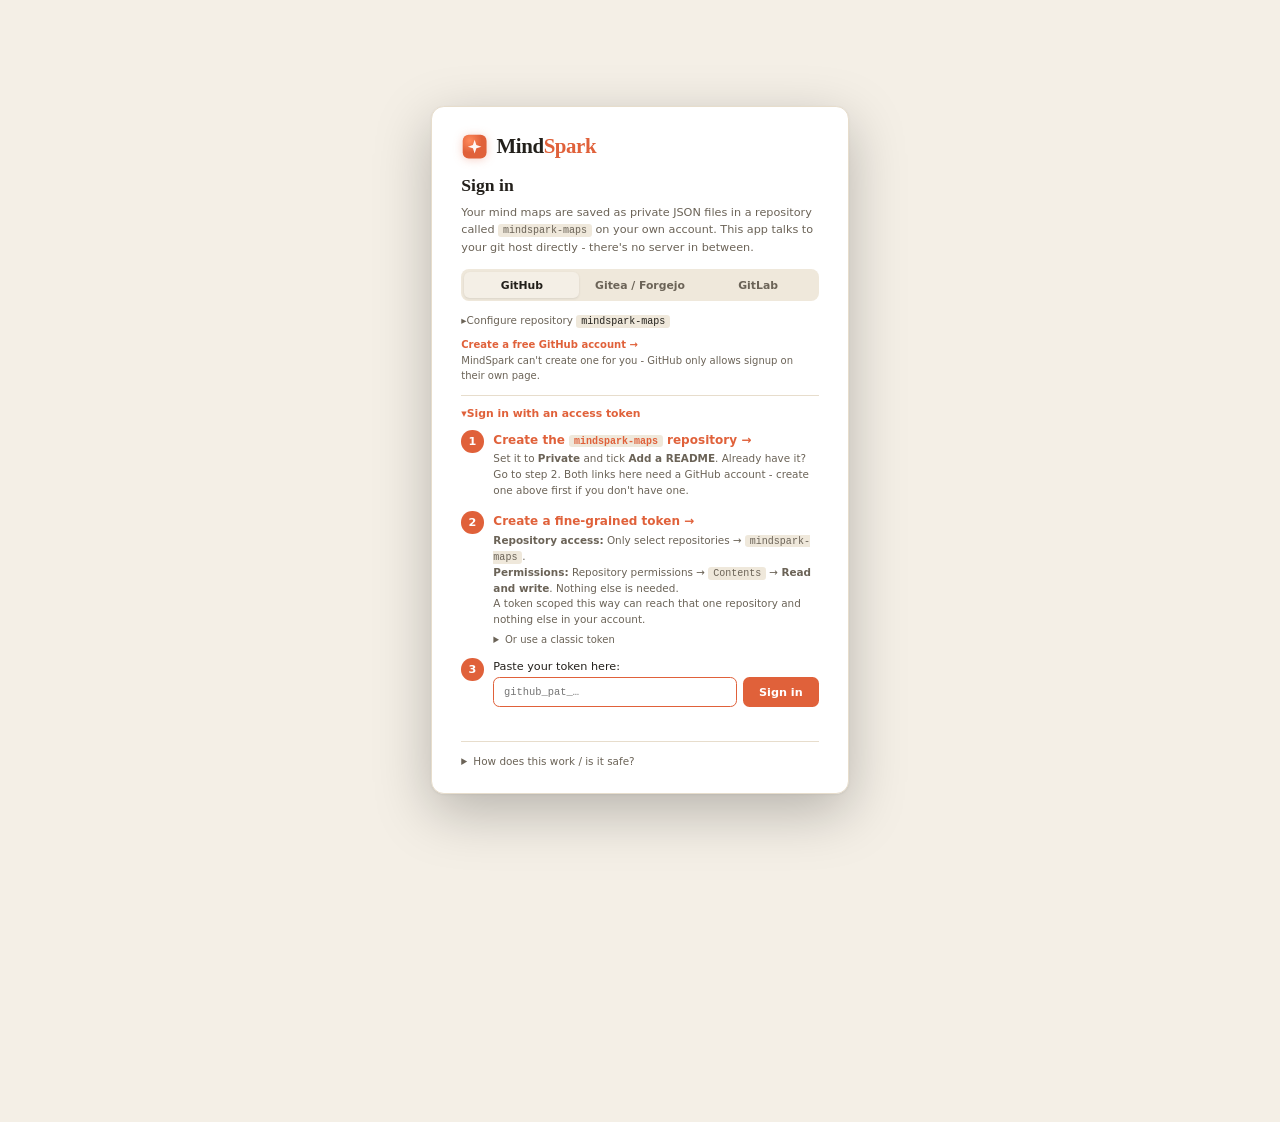
==== commit fe4ead1d: "bug fixes, prompt dialog box updated, small changes etc." ====
--- a/public/index.html
+++ b/public/index.html
@@ -15,7 +15,7 @@
      to an attacker origin: script-src has no external host, and connect-src is
      an allowlist. Adding an origin here widens that exfiltration channel, so
      read the "External hosts need a CSP entry" note in AGENTS.md first. -->
-<meta http-equiv="Content-Security-Policy" content="default-src 'self'; script-src 'self' 'unsafe-inline'; style-src 'self' 'unsafe-inline' https://fonts.googleapis.com; font-src 'self' https://fonts.gstatic.com; img-src 'self' data: blob: https://avatars.githubusercontent.com https://icons.duckduckgo.com; connect-src 'self' https://api.github.com https://codeberg.org https://gitea.com https://gitlab.com https://api.crossref.org https://api.anthropic.com https://api.openai.com https://api.quotable.io https://zenquotes.io https://favqs.com https://dummyjson.com https://quoteslate.vercel.app https://stoic.tekloon.net https://type.fit https://api.freeapi.app https://mindspark-oauth.githubpage.workers.dev wss://mindspark-oauth.githubpage.workers.dev; object-src 'none'; base-uri 'self'; form-action 'self'" />
+<meta http-equiv="Content-Security-Policy" content="default-src 'self'; script-src 'self' 'unsafe-inline'; style-src 'self' 'unsafe-inline' https://fonts.googleapis.com; font-src 'self' https://fonts.gstatic.com; img-src 'self' data: blob: https://avatars.githubusercontent.com https://icons.duckduckgo.com; connect-src 'self' https://api.github.com https://codeberg.org https://gitea.com https://gitlab.com https://api.crossref.org https://api.anthropic.com https://api.openai.com https://openrouter.ai https://api.groq.com https://api.quotable.io https://zenquotes.io https://favqs.com https://dummyjson.com https://quoteslate.vercel.app https://stoic.tekloon.net https://type.fit https://api.freeapi.app https://mindspark-oauth.githubpage.workers.dev wss://mindspark-oauth.githubpage.workers.dev; object-src 'none'; base-uri 'self'; form-action 'self'" />
 <meta name="viewport" content="width=device-width, initial-scale=1, maximum-scale=5, user-scalable=yes" />
 <meta name="theme-color" content="#e0613a" />
 <meta name="apple-mobile-web-app-title" content="MindSpark" />
@@ -213,14 +213,16 @@
     </div>
 
     <div class="forge-pane" data-forge-pane="github">
-      <label class="pane-label" for="ghRepo">Repository</label>
-      <input type="text" id="ghRepo" class="instance-input repo-input" placeholder="mindspark-maps"
-             autocomplete="off" spellcheck="false" />
-      <div class="login-step-hint">
-        Where your maps are stored. <code>mindspark-maps</code> means a private repository of your own,
-        created for you on first sign-in. For a shared one enter its full path, e.g.
-        <code>team/mindspark-maps</code> - it must already exist and you need write access to it.
-      </div>
+      <details class="login-repo" id="ghRepoDetails">
+        <summary>Configure repository <code class="repo-current">mindspark-maps</code></summary>
+        <input type="text" id="ghRepo" class="instance-input repo-input" placeholder="mindspark-maps"
+               aria-label="Repository" autocomplete="off" spellcheck="false" />
+        <div class="login-step-hint">
+          Where your maps are stored. <code>mindspark-maps</code> means a private repository of your own,
+          created for you on first sign-in. For a shared one enter its full path, e.g.
+          <code>team/mindspark-maps</code> - it must already exist and you need write access to it.
+        </div>
+      </details>
     <div class="login-oauth" id="loginOauth" style="display:none">
       <button id="ghOauthBtn" class="oauth-btn" type="button">
         <svg viewBox="0 0 16 16" aria-hidden="true"><path d="M8 0C3.58 0 0 3.58 0 8c0 3.54 2.29 6.53 5.47 7.59.4.07.55-.17.55-.38 0-.19-.01-.82-.01-1.49-2.01.37-2.53-.49-2.69-.94-.09-.23-.48-.94-.82-1.13-.28-.15-.68-.52-.01-.53.63-.01 1.08.58 1.23.82.72 1.21 1.87.87 2.33.66.07-.52.28-.87.51-1.07-1.78-.2-3.64-.89-3.64-3.95 0-.87.31-1.59.82-2.15-.08-.2-.36-1.02.08-2.12 0 0 .67-.21 2.2.82.64-.18 1.32-.27 2-.27.68 0 1.36.09 2 .27 1.53-1.04 2.2-.82 2.2-.82.44 1.1.16 1.92.08 2.12.51.56.82 1.27.82 2.15 0 3.07-1.87 3.75-3.65 3.95.29.25.54.73.54 1.48 0 1.07-.01 1.93-.01 2.2 0 .21.15.46.55.38A8.01 8.01 0 0 0 16 8c0-4.42-3.58-8-8-8z"/></svg>
@@ -287,14 +289,16 @@
         this deployment's Content-Security-Policy, and MindSpark will tell you exactly what to add.
       </div>
 
-      <label class="pane-label" for="giteaRepo">Repository</label>
-      <input type="text" id="giteaRepo" class="instance-input repo-input" placeholder="mindspark-maps"
-             autocomplete="off" spellcheck="false" />
-      <div class="login-step-hint">
-        Where your maps are stored. <code>mindspark-maps</code> means a private repository of your own,
-        created for you on first sign-in. For a shared one enter its full path, e.g.
-        <code>team/mindspark-maps</code> - it must already exist and you need write access to it.
-      </div>
+      <details class="login-repo" id="giteaRepoDetails">
+        <summary>Configure repository <code class="repo-current">mindspark-maps</code></summary>
+        <input type="text" id="giteaRepo" class="instance-input repo-input" placeholder="mindspark-maps"
+               aria-label="Repository" autocomplete="off" spellcheck="false" />
+        <div class="login-step-hint">
+          Where your maps are stored. <code>mindspark-maps</code> means a private repository of your own,
+          created for you on first sign-in. For a shared one enter its full path, e.g.
+          <code>team/mindspark-maps</code> - it must already exist and you need write access to it.
+        </div>
+      </details>
       <div class="login-oauth">
         <button id="giteaOauthBtn" class="oauth-btn" type="button">
           <svg viewBox="0 0 16 16" aria-hidden="true"><path d="M8 0a8 8 0 1 0 0 16A8 8 0 0 0 8 0Zm0 2.2a5.8 5.8 0 1 1 0 11.6A5.8 5.8 0 0 1 8 2.2Zm-.9 2.1v2.2H4.9v1.8h2.2v3.4h1.8V8.3h2.2V6.5H8.9V4.3H7.1Z"/></svg>
@@ -368,14 +372,16 @@
         deployment's Content-Security-Policy, and MindSpark will tell you exactly what to add.
       </div>
 
-      <label class="pane-label" for="glRepo">Repository</label>
-      <input type="text" id="glRepo" class="instance-input repo-input" placeholder="mindspark-maps"
-             autocomplete="off" spellcheck="false" />
-      <div class="login-step-hint">
-        Where your maps are stored. <code>mindspark-maps</code> means a private repository of your own,
-        created for you on first sign-in. For a shared one enter its full path, e.g.
-        <code>team/mindspark-maps</code> - it must already exist and you need write access to it.
-      </div>
+      <details class="login-repo" id="glRepoDetails">
+        <summary>Configure repository <code class="repo-current">mindspark-maps</code></summary>
+        <input type="text" id="glRepo" class="instance-input repo-input" placeholder="mindspark-maps"
+               aria-label="Repository" autocomplete="off" spellcheck="false" />
+        <div class="login-step-hint">
+          Where your maps are stored. <code>mindspark-maps</code> means a private repository of your own,
+          created for you on first sign-in. For a shared one enter its full path, e.g.
+          <code>team/mindspark-maps</code> - it must already exist and you need write access to it.
+        </div>
+      </details>
       <div class="login-oauth">
         <button id="glOauthBtn" class="oauth-btn" type="button">
           <svg viewBox="0 0 16 16" aria-hidden="true"><path d="M8 15.5 5.06 6.46h5.88L8 15.5Zm-6.9-9.04h3.4L8 15.5 1.1 6.46Zm0 0L.13 9.5a.66.66 0 0 0 .24.74L8 15.5 1.1 6.46Zm0 0L3.05.86a.34.34 0 0 1 .64 0l1.37 5.6H1.1Zm13.8 0h-3.4L8 15.5l6.9-9.04Zm0 0 .97 3.04a.66.66 0 0 1-.24.74L8 15.5l6.9-9.04Zm0 0L12.95.86a.34.34 0 0 0-.64 0l-1.37 5.6h3.96Z"/></svg>
--- a/public/styles.css
+++ b/public/styles.css
@@ -1745,7 +1745,7 @@
      a bigger job than this. */
 :root[data-look="alien"] .stage{
      background-image:
-      %3Csvg xmlns='http://www.w3.org/2000/svg' width='400' height='400' viewBox='0 0 400 400'%3E%3Cg opacity='0.08' fill='none' stroke='%231a1a1a' stroke-width='1.1' stroke-linecap='round' stroke-linejoin='round'%3E%3Cg transform='translate(62 62)'%3E%3Cellipse cx='0' cy='0' rx='22' ry='14'/%3E%3Cpath d='M -18 -2 C -12 -14 12 -14 18 -2'/%3E%3Cellipse cx='0' cy='-4' rx='10' ry='12' fill='white' fill-opacity='0.04'/%3E%3Cellipse cx='-4' cy='-2' r='2.2' fill='black'/%3E%3Cellipse cx='4' cy='-2' r='2.2' fill='black'/%3E%3Cpath d='M -22 6 L -28 10 L -18 12 Z'/%3E%3Cpath d='M 22 6 L 28 10 L 18 12 Z'/%3E%3C/g%3E%3Cg transform='translate(168 58)'%3E%3Cellipse cx='0' cy='0' rx='28' ry='16'/%3E%3Cpath d='M -20 -4 C -14 -12 14 -12 20 -4'/%3E%3Cellipse cx='-8' cy='-1' rx='1.5' ry='1.2' fill='black'/%3E%3Cellipse cx='8' cy='-1' rx='1.5' ry='1.2' fill='black'/%3E%3Cpath d='M -6 6 L -8 12 M 0 7 L 0 13 M 6 6 L 8 12'/%3E%3C/g%3E%3Cg transform='translate(268 62)'%3E%3Cellipse cx='0' cy='-6' rx='14' ry='18'/%3E%3Cellipse cx='-5' cy='-4' r='3.2' fill='black'/%3E%3Cellipse cx='5' cy='-4' r='3.2' fill='black'/%3E%3Cpath d='M -4 6 Q 0 9 4 6' stroke='%231a1a1a'/%3E%3Cpath d='M 0 -22 Q 4 -26 2 -30'/%3E%3Ccircle cx='2' cy='-30' r='2' fill='none'/%3E%3Cpath d='M -8 12 L -10 28 L -6 28 Z'/%3E%3Cpath d='M 8 12 L 10 28 L 6 28 Z'/%3E%3C/g%3E%3Cg transform='translate(348 62)'%3E%3Cellipse cx='0' cy='0' rx='32' ry='18'/%3E%3Cellipse cx='0' cy='-8' rx='16' ry='12'/%3E%3Ccircle cx='-6' cy='-8' r='1.2' fill='black'/%3E%3Ccircle cx='6' cy='-8' r='1.2' fill='black'/%3E%3Cpath d='M -10 4 L -12 8 M -4 5 L -4 9 M 4 5 L 4 9 M 10 4 L 12 8'/%3E%3C/g%3E%3Cg transform='translate(78 148)'%3E%3Ccircle cx='0' cy='0' r='26' stroke-dasharray='2 3'/%3E%3Cpath d='M -18 -6 Q -12 -10 -8 -6 Q -4 -2 -8 2 Q -12 6 -18 2 Q -16 -2 -18 -6'/%3E%3Cpath d='M 6 -8 Q 12 -6 14 -2 Q 10 2 6 -2'/%3E%3Cpath d='M -6 8 Q 0 12 6 8'/%3E%3C/g%3E%3Cg transform='translate(200 158)'%3E%3Cellipse cx='0' cy='0' rx='34' ry='20'/%3E%3Cpath d='M -24 -6 C -18 -14 18 -14 24 -6'/%3E%3Cellipse cx='-8' cy='-2' r='2' fill='black'/%3E%3Cellipse cx='8' cy='-2' r='2' fill='black'/%3E%3Cpath d='M -10 8 L -12 16 M -2 10 L -2 18 M 2 10 L 2 18 M 10 8 L 12 16'/%3E%3C/g%3E%3Cg transform='translate(338 148)'%3E%3Ccircle cx='0' cy='-12' r='16' fill='white' fill-opacity='0.05'/%3E%3Cpath d='M -12 -8 L -14 -14 L -10 -16 L -6 -12 Z'/%3E%3Cpath d='M 0 -18 L 0 -24'/%3E%3Ccircle cx='0' cy='-26' r='2' fill='none'/%3E%3Cpath d='M -18 6 L -24 14 L -18 16 Z'/%3E%3Cpath d='M 18 6 L 24 14 L 18 16 Z'/%3E%3Crect x='-4' y='8' width='8' height='6' rx='1' fill='none'/%3E%3Cpath d='M -8 14 L -10 22 L -6 22 Z'/%3E%3Cpath d='M 8 14 L 10 22 L 6 22 Z'/%3E%3C/g%3E%3Cg transform='translate(48 268)'%3E%3Ccircle cx='0' cy='-14' r='12'/%3E%3Cpath d='M -8 -10 Q -12 -14 -8 -18 Q -4 -16 0 -18 Q 4 -16 8 -18 Q 12 -14 8 -10'/%3E%3Ccircle cx='-4' cy='-6' r='1.8' fill='black'/%3E%3Ccircle cx='4' cy='-6' r='1.8' fill='black'/%3E%3Cpath d='M -5 2 Q 0 6 5 2 L 0 8 Z'/%3E%3Cpath d='M -14 4 L -18 18 L -12 16 M 14 4 L 18 18 L 12 16'/%3E%3Cpath d='M 0 12 L -2 28 L 2 28 Z'/%3E%3C/g%3E%3Cg transform='translate(128 288)'%3E%3Cellipse cx='0' cy='0' rx='20' ry='12'/%3E%3Cpath d='M -14 -4 C -10 -8 10 -8 14 -4'/%3E%3Ccircle cx='-4' cy='-1' r='1.2' fill='black'/%3E%3Ccircle cx='4' cy='-1' r='1.2' fill='black'/%3E%3Cpath d='M -6 6 L -8 12 M 6 6 L 8 12'/%3E%3C/g%3E%3Cg transform='translate(218 292)'%3E%3Cellipse cx='0' cy='-6' rx='12' ry='15'/%3E%3Cellipse cx='-4.5' cy='-4' r='3.5' ry='5' fill='black'/%3E%3Cellipse cx='4.5' cy='-4' r='3.5' ry='5' fill='black'/%3E%3Cpath d='M -4 6 Q 0 10 4 6'/%3E%3Cpath d='M -8 10 L -10 22 L -6 22 Z'/%3E%3Cpath d='M 8 10 L 10 22 L 6 22 Z'/%3E%3Ctext x='14' y='2' font-size='6' fill='%231a1a1a' opacity='0.7'%3E✌%3C/text%3E%3C/g%3E%3Cg transform='translate(348 298)'%3E%3Ccircle cx='0' cy='0' r='28'/%3E%3Cpath d='M -18 -8 Q -12 -12 -8 -8 Q -4 -4 -8 0 Q -12 4 -18 0 Q -16 -4 -18 -8'/%3E%3Cpath d='M 8 -10 Q 14 -8 16 -4 Q 12 0 8 -4'/%3E%3Ccircle cx='-8' cy='-2' r='1.5' fill='black'/%3E%3Ccircle cx='8' cy='-4' r='1.2' fill='black'/%3E%3Cellipse cx='0' cy='18' rx='36' ry='10' fill='none' stroke-dasharray='1 2'/%3E%3C/g%3E%3Ccircle cx='28' cy='28' r='1.1' fill='white' fill-opacity='0.9'/%3E%3Ccircle cx='88' cy='18' r='0.9' fill='white'/%3E%3Ccircle cx='188' cy='38' r='0.8' fill='white'/%3E%3Ccircle cx='320' cy='28' r='1' fill='white'/%3E%3C/g%3E%3C/svg%3E"),
+      url("data:image/svg+xml,%3Csvg xmlns='http://www.w3.org/2000/svg' width='400' height='400' viewBox='0 0 400 400'%3E%3Cg opacity='0.08' fill='none' stroke='%231a1a1a' stroke-width='1.1' stroke-linecap='round' stroke-linejoin='round'%3E%3Cg transform='translate(62 62)'%3E%3Cellipse cx='0' cy='0' rx='22' ry='14'/%3E%3Cpath d='M -18 -2 C -12 -14 12 -14 18 -2'/%3E%3Cellipse cx='0' cy='-4' rx='10' ry='12' fill='none' fill-opacity='0.04'/%3E%3Cellipse cx='-4' cy='-2' r='2.2' fill='none'/%3E%3Cellipse cx='4' cy='-2' r='2.2' fill='none'/%3E%3Cpath d='M -22 6 L -28 10 L -18 12 Z'/%3E%3Cpath d='M 22 6 L 28 10 L 18 12 Z'/%3E%3C/g%3E%3Cg transform='translate(168 58)'%3E%3Cellipse cx='0' cy='0' rx='28' ry='16'/%3E%3Cpath d='M -20 -4 C -14 -12 14 -12 20 -4'/%3E%3Cellipse cx='-8' cy='-1' rx='1.5' ry='1.2' fill='none'/%3E%3Cellipse cx='8' cy='-1' rx='1.5' ry='1.2' fill='none'/%3E%3Cpath d='M -6 6 L -8 12 M 0 7 L 0 13 M 6 6 L 8 12'/%3E%3C/g%3E%3Cg transform='translate(268 62)'%3E%3Cellipse cx='0' cy='-6' rx='14' ry='18'/%3E%3Cellipse cx='-5' cy='-4' r='3.2' fill='none'/%3E%3Cellipse cx='5' cy='-4' r='3.2' fill='none'/%3E%3Cpath d='M -4 6 Q 0 9 4 6' stroke='%231a1a1a'/%3E%3Cpath d='M 0 -22 Q 4 -26 2 -30'/%3E%3Ccircle cx='2' cy='-30' r='2' fill='none'/%3E%3Cpath d='M -8 12 L -10 28 L -6 28 Z'/%3E%3Cpath d='M 8 12 L 10 28 L 6 28 Z'/%3E%3C/g%3E%3Cg transform='translate(348 62)'%3E%3Cellipse cx='0' cy='0' rx='32' ry='18'/%3E%3Cellipse cx='0' cy='-8' rx='16' ry='12'/%3E%3Ccircle cx='-6' cy='-8' r='1.2' fill='none'/%3E%3Ccircle cx='6' cy='-8' r='1.2' fill='none'/%3E%3Cpath d='M -10 4 L -12 8 M -4 5 L -4 9 M 4 5 L 4 9 M 10 4 L 12 8'/%3E%3C/g%3E%3Cg transform='translate(78 148)'%3E%3Ccircle cx='0' cy='0' r='26' stroke-dasharray='2 3'/%3E%3Cpath d='M -18 -6 Q -12 -10 -8 -6 Q -4 -2 -8 2 Q -12 6 -18 2 Q -16 -2 -18 -6'/%3E%3Cpath d='M 6 -8 Q 12 -6 14 -2 Q 10 2 6 -2'/%3E%3Cpath d='M -6 8 Q 0 12 6 8'/%3E%3C/g%3E%3Cg transform='translate(200 158)'%3E%3Cellipse cx='0' cy='0' rx='34' ry='20'/%3E%3Cpath d='M -24 -6 C -18 -14 18 -14 24 -6'/%3E%3Cellipse cx='-8' cy='-2' r='2' fill='none'/%3E%3Cellipse cx='8' cy='-2' r='2' fill='none'/%3E%3Cpath d='M -10 8 L -12 16 M -2 10 L -2 18 M 2 10 L 2 18 M 10 8 L 12 16'/%3E%3C/g%3E%3Cg transform='translate(338 148)'%3E%3Ccircle cx='0' cy='-12' r='16' fill='none' fill-opacity='0.05'/%3E%3Cpath d='M -12 -8 L -14 -14 L -10 -16 L -6 -12 Z'/%3E%3Cpath d='M 0 -18 L 0 -24'/%3E%3Ccircle cx='0' cy='-26' r='2' fill='none'/%3E%3Cpath d='M -18 6 L -24 14 L -18 16 Z'/%3E%3Cpath d='M 18 6 L 24 14 L 18 16 Z'/%3E%3Crect x='-4' y='8' width='8' height='6' rx='1' fill='none'/%3E%3Cpath d='M -8 14 L -10 22 L -6 22 Z'/%3E%3Cpath d='M 8 14 L 10 22 L 6 22 Z'/%3E%3C/g%3E%3Cg transform='translate(48 268)'%3E%3Ccircle cx='0' cy='-14' r='12'/%3E%3Cpath d='M -8 -10 Q -12 -14 -8 -18 Q -4 -16 0 -18 Q 4 -16 8 -18 Q 12 -14 8 -10'/%3E%3Ccircle cx='-4' cy='-6' r='1.8' fill='none'/%3E%3Ccircle cx='4' cy='-6' r='1.8' fill='none'/%3E%3Cpath d='M -5 2 Q 0 6 5 2 L 0 8 Z'/%3E%3Cpath d='M -14 4 L -18 18 L -12 16 M 14 4 L 18 18 L 12 16'/%3E%3Cpath d='M 0 12 L -2 28 L 2 28 Z'/%3E%3C/g%3E%3Cg transform='translate(128 288)'%3E%3Cellipse cx='0' cy='0' rx='20' ry='12'/%3E%3Cpath d='M -14 -4 C -10 -8 10 -8 14 -4'/%3E%3Ccircle cx='-4' cy='-1' r='1.2' fill='none'/%3E%3Ccircle cx='4' cy='-1' r='1.2' fill='none'/%3E%3Cpath d='M -6 6 L -8 12 M 6 6 L 8 12'/%3E%3C/g%3E%3Cg transform='translate(218 292)'%3E%3Cellipse cx='0' cy='-6' rx='12' ry='15'/%3E%3Cellipse cx='-4.5' cy='-4' r='3.5' ry='5' fill='none'/%3E%3Cellipse cx='4.5' cy='-4' r='3.5' ry='5' fill='none'/%3E%3Cpath d='M -4 6 Q 0 10 4 6'/%3E%3Cpath d='M -8 10 L -10 22 L -6 22 Z'/%3E%3Cpath d='M 8 10 L 10 22 L 6 22 Z'/%3E%3Ctext x='14' y='2' font-size='6' fill='%231a1a1a' opacity='0.7'%3E✌%3C/text%3E%3C/g%3E%3Cg transform='translate(348 298)'%3E%3Ccircle cx='0' cy='0' r='28'/%3E%3Cpath d='M -18 -8 Q -12 -12 -8 -8 Q -4 -4 -8 0 Q -12 4 -18 0 Q -16 -4 -18 -8'/%3E%3Cpath d='M 8 -10 Q 14 -8 16 -4 Q 12 0 8 -4'/%3E%3Ccircle cx='-8' cy='-2' r='1.5' fill='none'/%3E%3Ccircle cx='8' cy='-4' r='1.2' fill='none'/%3E%3Cellipse cx='0' cy='18' rx='36' ry='10' fill='none' stroke-dasharray='1 2'/%3E%3C/g%3E%3Ccircle cx='28' cy='28' r='1.1' fill='none' fill-opacity='0.9'/%3E%3Ccircle cx='88' cy='18' r='0.9' fill='none'/%3E%3Ccircle cx='188' cy='38' r='0.8' fill='none'/%3E%3Ccircle cx='320' cy='28' r='1' fill='none'/%3E%3C/g%3E%3C/svg%3E"),
       radial-gradient(ellipse 200px 70px at 50% 7%,
       color-mix(in srgb,
       var(--accent) 6%, transparent) 0, transparent 70%),
@@ -1769,7 +1769,7 @@
       linear-gradient(90deg,
       color-mix(in srgb,
       var(--line) 16%, transparent) 1px, transparent 1px);
-     background-size:950px 950px, 240px 240px, 260px 260px, 220px 220px, 280px 280px, 230px 230px, 38px 38px, 38px 38px;
+     background-size:0px 200px, 10px 10px, 0px 160px, 220px 220px, 280px 280px, 230px 230px, 0px 0px, 0px 0px;
      background-color:var(--paper);
    }
    :root[data-look="alien"] .node{
@@ -1812,7 +1812,7 @@
   }
 :root[data-look="psycho"] .stage{
       background-image:
-      %3Csvg xmlns='http://www.w3.org/2000/svg' width='480' height='480' viewBox='0 0 480 480'%3E%3Cg opacity='0.09' fill='none' stroke='%231a1a1a' stroke-width='1.1' stroke-linecap='round' stroke-linejoin='round'%3E%3Cg transform='translate(88 96) rotate(-10)'%3E%3Cpath d='M -14 -8 Q -18 -18 0 -20 Q 18 -18 14 -8 Q 10 8 0 12 Q -10 8 -14 -8'/%3E%3Ccircle cx='-5' cy='-2' r='2.8' fill='black' stroke='none'/%3E%3Ccircle cx='5' cy='-2' r='2.8' fill='black' stroke='none'/%3E%3Cpath d='M -6 6 Q 0 9 6 6' fill='none' stroke='%231a1a1a' stroke-width='1'/%3E%3Cpath d='M -16 -12 L -18 -18 M -10 -14 L -12 -20 M 10 -14 L 12 -20 M 16 -12 L 18 -18'/%3E%3C/g%3E%3Cg transform='translate(318 64) rotate(14)'%3E%3Cpath d='M -22 0 Q 0 -14 22 0 Q 0 14 -22 0'/%3E%3Cpath d='M -10 0 A 10 10 0 0 0 10 0 A 7 7 0 0 1 -7 3 A 4 4 0 0 0 7 -1' stroke='%231a1a1a' stroke-width='0.9'/%3E%3Ccircle cx='0' cy='0' r='1.6' fill='black' stroke='none'/%3E%3C/g%3E%3Cg transform='translate(428 178) rotate(-16)'%3E%3Cpath d='M -9 -7 C -11 -11 -7 -15 0 -15 C 7 -15 11 -11 9 -7 L 7 4 L 5 8 L -5 8 L -7 4 Z'/%3E%3Ccircle cx='-3.5' cy='-2' r='1.9' fill='black' stroke='none'/%3E%3Ccircle cx='3.5' cy='-2' r='1.9' fill='black' stroke='none'/%3E%3Cpath d='M -1 2 L 0 4 L 1 2' fill='none'/%3E%3Cpath d='M -5 6 H -3 M -1 6 H 1 M 3 6 H 5'/%3E%3C/g%3E%3Cg transform='translate(196 214) rotate(8)'%3E%3Cpath d='M -7 -10 L -7 -4 L -10 -2 L -10 9 L 10 9 L 10 -2 L 7 -4 L 7 -10 Z'/%3E%3Crect x='-4.5' y='-13' width='9' height='3.2' rx='0.6'/%3E%3Ctext x='0' y='4' font-family='monospace' font-size='7' text-anchor='middle' fill='%231a1a1a' stroke='none' opacity='0.9'%3E%C3%97%3C/text%3E%3C/g%3E%3Cg transform='translate(72 322) rotate(-12)'%3E%3Cpath d='M -12 -28 C -14 -32 -8 -38 0 -38 C 8 -38 14 -32 12 -28 L 8 28 L -8 28 Z'/%3E%3Cline x1='-10' y1='-18' x2='10' y2='-16'/%3E%3Cline x1='-11' y1='-8' x2='11' y2='-6'/%3E%3Cline x1='-10' y1='2' x2='10' y2='4'/%3E%3Cline x1='-8' y1='12' x2='8' y2='14'/%3E%3Ccircle cx='0' cy='-32' r='7'/%3E%3Ccircle cx='-2.2' cy='-33' r='1' fill='black' stroke='none'/%3E%3Ccircle cx='2.2' cy='-33' r='1' fill='black' stroke='none'/%3E%3C/g%3E%3Cg transform='translate(356 348) rotate(18)'%3E%3Cpath d='M -11 -6 C -15 -10 -12 -16 0 -14 C 12 -16 15 -10 11 -6 C 15 -2 12 6 0 8 C -12 6 -15 -2 -11 -6' fill='none'/%3E%3Cpath d='M 0 -14 L 0 8' stroke='%231a1a1a' stroke-width='0.7'/%3E%3Cpath d='M -6 -8 C -8 -4 -6 0 -4 2'/%3E%3Cpath d='M 6 -8 C 8 -4 6 0 4 2'/%3E%3C/g%3E%3Cg transform='translate(250 30) rotate(20)'%3E%3Cpath d='M 0 -4 L 1.2 -1.2 L 4 0 L 1.2 1.2 L 0 4 L -1.2 1.2 L -4 0 L -1.2 -1.2 Z' fill='%231a1a1a' stroke='none' opacity='0.8'/%3E%3C/g%3E%3Cg transform='translate(30 210) rotate(-15)'%3E%3Cpath d='M -3 0 Q 0 -3 3 0 Q 0 3 -3 0' stroke='%231a1a1a' stroke-width='0.7'/%3E%3C/g%3E%3Cg transform='translate(460 60) rotate(25)'%3E%3Cpath d='M -3 -3 L 3 3 M 3 -3 L -3 3' stroke='%231a1a1a' stroke-width='0.7'/%3E%3C/g%3E%3Cg transform='translate(150 160) rotate(-8)'%3E%3Cpath d='M 0 -5 Q 2 0 0 5' stroke='%231a1a1a' stroke-width='0.7'/%3E%3C/g%3E%3Cg transform='translate(390 260) rotate(12)'%3E%3Cpath d='M -4 0 H 4 M 0 -4 V 4' stroke='%231a1a1a' stroke-width='0.7'/%3E%3C/g%3E%3Cg transform='translate(250 380) rotate(-20)'%3E%3Ccircle cx='0' cy='0' r='2.5' stroke='%231a1a1a' stroke-width='0.7'/%3E%3C/g%3E%3Cg transform='translate(30 460) rotate(10)'%3E%3Cpath d='M -3 -2 Q 0 2 3 -2' stroke='%231a1a1a' stroke-width='0.7'/%3E%3C/g%3E%3Ctext x='150' y='448' font-family='monospace' font-size='11' fill='%231a1a1a' stroke='none' opacity='0.8' transform='rotate(-14 150 448)'%3EPSY%3C/text%3E%3Cpath d='M 452 440 Q 458 448 452 456 Q 446 448 452 440' stroke='%231a1a1a' stroke-width='0.8' opacity='0.8' fill='none'/%3E%3C/g%3E%3C/svg%3E"),
+      url("data:image/svg+xml,%3Csvg xmlns='http://www.w3.org/2000/svg' width='480' height='480' viewBox='0 0 480 480'%3E%3Cg opacity='0.09' fill='none' stroke='%231a1a1a' stroke-width='1.1' stroke-linecap='round' stroke-linejoin='round'%3E%3Cg transform='translate(88 96) rotate(-10)'%3E%3Cpath d='M -14 -8 Q -18 -18 0 -20 Q 18 -18 14 -8 Q 10 8 0 12 Q -10 8 -14 -8'/%3E%3Ccircle cx='-5' cy='-2' r='2.8' fill='none' stroke='none'/%3E%3Ccircle cx='5' cy='-2' r='2.8' fill='none' stroke='none'/%3E%3Cpath d='M -6 6 Q 0 9 6 6' fill='none' stroke='%231a1a1a' stroke-width='1'/%3E%3Cpath d='M -16 -12 L -18 -18 M -10 -14 L -12 -20 M 10 -14 L 12 -20 M 16 -12 L 18 -18'/%3E%3C/g%3E%3Cg transform='translate(318 64) rotate(14)'%3E%3Cpath d='M -22 0 Q 0 -14 22 0 Q 0 14 -22 0'/%3E%3Cpath d='M -10 0 A 10 10 0 0 0 10 0 A 7 7 0 0 1 -7 3 A 4 4 0 0 0 7 -1' stroke='%231a1a1a' stroke-width='0.9'/%3E%3Ccircle cx='0' cy='0' r='1.6' fill='none' stroke='none'/%3E%3C/g%3E%3Cg transform='translate(428 178) rotate(-16)'%3E%3Cpath d='M -9 -7 C -11 -11 -7 -15 0 -15 C 7 -15 11 -11 9 -7 L 7 4 L 5 8 L -5 8 L -7 4 Z'/%3E%3Ccircle cx='-3.5' cy='-2' r='1.9' fill='none' stroke='none'/%3E%3Ccircle cx='3.5' cy='-2' r='1.9' fill='none' stroke='none'/%3E%3Cpath d='M -1 2 L 0 4 L 1 2' fill='none'/%3E%3Cpath d='M -5 6 H -3 M -1 6 H 1 M 3 6 H 5'/%3E%3C/g%3E%3Cg transform='translate(196 214) rotate(8)'%3E%3Cpath d='M -7 -10 L -7 -4 L -10 -2 L -10 9 L 10 9 L 10 -2 L 7 -4 L 7 -10 Z'/%3E%3Crect x='-4.5' y='-13' width='9' height='3.2' rx='0.6'/%3E%3Ctext x='0' y='4' font-family='monospace' font-size='7' text-anchor='middle' fill='%231a1a1a' stroke='none' opacity='0.9'%3E%C3%97%3C/text%3E%3C/g%3E%3Cg transform='translate(72 322) rotate(-12)'%3E%3Cpath d='M -12 -28 C -14 -32 -8 -38 0 -38 C 8 -38 14 -32 12 -28 L 8 28 L -8 28 Z'/%3E%3Cline x1='-10' y1='-18' x2='10' y2='-16'/%3E%3Cline x1='-11' y1='-8' x2='11' y2='-6'/%3E%3Cline x1='-10' y1='2' x2='10' y2='4'/%3E%3Cline x1='-8' y1='12' x2='8' y2='14'/%3E%3Ccircle cx='0' cy='-32' r='7'/%3E%3Ccircle cx='-2.2' cy='-33' r='1' fill='none' stroke='none'/%3E%3Ccircle cx='2.2' cy='-33' r='1' fill='none' stroke='none'/%3E%3C/g%3E%3Cg transform='translate(356 348) rotate(18)'%3E%3Cpath d='M -11 -6 C -15 -10 -12 -16 0 -14 C 12 -16 15 -10 11 -6 C 15 -2 12 6 0 8 C -12 6 -15 -2 -11 -6' fill='none'/%3E%3Cpath d='M 0 -14 L 0 8' stroke='%231a1a1a' stroke-width='0.7'/%3E%3Cpath d='M -6 -8 C -8 -4 -6 0 -4 2'/%3E%3Cpath d='M 6 -8 C 8 -4 6 0 4 2'/%3E%3C/g%3E%3Cg transform='translate(250 30) rotate(20)'%3E%3Cpath d='M 0 -4 L 1.2 -1.2 L 4 0 L 1.2 1.2 L 0 4 L -1.2 1.2 L -4 0 L -1.2 -1.2 Z' fill='%231a1a1a' stroke='none' opacity='0.8'/%3E%3C/g%3E%3Cg transform='translate(30 210) rotate(-15)'%3E%3Cpath d='M -3 0 Q 0 -3 3 0 Q 0 3 -3 0' stroke='%231a1a1a' stroke-width='0.7'/%3E%3C/g%3E%3Cg transform='translate(460 60) rotate(25)'%3E%3Cpath d='M -3 -3 L 3 3 M 3 -3 L -3 3' stroke='%231a1a1a' stroke-width='0.7'/%3E%3C/g%3E%3Cg transform='translate(150 160) rotate(-8)'%3E%3Cpath d='M 0 -5 Q 2 0 0 5' stroke='%231a1a1a' stroke-width='0.7'/%3E%3C/g%3E%3Cg transform='translate(390 260) rotate(12)'%3E%3Cpath d='M -4 0 H 4 M 0 -4 V 4' stroke='%231a1a1a' stroke-width='0.7'/%3E%3C/g%3E%3Cg transform='translate(250 380) rotate(-20)'%3E%3Ccircle cx='0' cy='0' r='2.5' stroke='%231a1a1a' stroke-width='0.7'/%3E%3C/g%3E%3Cg transform='translate(30 460) rotate(10)'%3E%3Cpath d='M -3 -2 Q 0 2 3 -2' stroke='%231a1a1a' stroke-width='0.7'/%3E%3C/g%3E%3Ctext x='150' y='448' font-family='monospace' font-size='11' fill='%231a1a1a' stroke='none' opacity='0.8' transform='rotate(-14 150 448)'%3EPSY%3C/text%3E%3Cpath d='M 452 440 Q 458 448 452 456 Q 446 448 452 440' stroke='%231a1a1a' stroke-width='0.8' opacity='0.8' fill='none'/%3E%3C/g%3E%3C/svg%3E"),
       repeating-linear-gradient(0deg,
       transparent 0 2px,
       color-mix(in srgb,
@@ -1821,7 +1821,7 @@
       transparent 0 1px,
       color-mix(in srgb,
       var(--line) 10%, transparent) 1px);
-      background-size:100% 100%, 40px 40px;
+      background-size:60% 50%, 40px 20px;
       background-color:var(--paper);
     }
     :root[data-look="psycho"] .node{
@@ -2767,6 +2767,20 @@
   .login-token > summary:hover{text-decoration:underline}
   .login-token .login-steps{margin-top:12px}
   .pane-label{display:block; font-size:14px; color:var(--ink); margin:16px 0 6px; font-weight:500}
+  /* The repository target is a setting, not the sign-in action, so it folds
+     away and the card opens on the button. The summary always shows the
+     current value, and showLoginOverlay() opens the section whenever that
+     value is not the default, so a custom target is never out of sight. */
+  .login-repo{margin-top:14px}
+  .login-repo > summary{
+    cursor:pointer; list-style:none; color:var(--ink-soft); font-size:13px; padding:2px 0;
+  }
+  .login-repo > summary::-webkit-details-marker{display:none}
+  .login-repo > summary::before{content:'\25B8 '; display:inline-block}
+  .login-repo[open] > summary::before{content:'\25BE '}
+  .login-repo > summary:hover{color:var(--ink)}
+  .login-repo > summary .repo-current{color:var(--ink); font-size:12.5px}
+  .login-repo > .repo-input{margin-top:8px}
 
   /* "No account yet?" line under each pane's sign-in controls. A link is all
      MindSpark can offer - neither host exposes an API to create an account, so
@@ -3571,12 +3585,19 @@
 
   /* ===== Build-prompt panel ===== */
   .bp-panel{ position:fixed; top:64px; right:18px; width:420px; max-width:calc(100vw - 36px); max-height:80vh; z-index:60;
+    resize:both; min-width:300px; min-height:220px;
     background:var(--node-bg); border:1px solid var(--chrome-edge); border-radius:14px;
     box-shadow:0 18px 50px rgba(0,0,0,.28); display:flex; flex-direction:column; overflow:hidden; font-family:var(--sans); }
-  .bp-head{ display:flex; align-items:center; justify-content:space-between; padding:12px 14px; border-bottom:1px solid var(--chrome-edge); }
+  .bp-head{ display:flex; align-items:center; justify-content:space-between; padding:12px 14px; border-bottom:1px solid var(--chrome-edge);
+    cursor:move; user-select:none; }
+  body.bp-dragging{ user-select:none; }
+  body.bp-dragging .bp-panel{ box-shadow:0 24px 60px rgba(0,0,0,.34); }
   .bp-head b{ font-size:14px; overflow:hidden; text-overflow:ellipsis; white-space:nowrap; }
   .bp-x{ border:none; background:none; font-size:20px; cursor:pointer; color:var(--ink-soft); }
-  .bp-text{ margin:12px 14px 0; min-height:160px; max-height:38vh; resize:vertical; border:1px solid var(--chrome-edge);
+  /* flex-shrink:0 - opening "Run with API" must not resize this box. If it
+     shrank, its content would overflow, a scrollbar would appear inside it and
+     the text would re-wrap narrower. The run section is the one that scrolls. */
+  .bp-text{ margin:12px 14px 0; min-height:160px; max-height:38vh; resize:vertical; flex-shrink:0; border:1px solid var(--chrome-edge);
     border-radius:9px; padding:10px; font-family:var(--mono,ui-monospace,monospace); font-size:12.5px; line-height:1.5;
     background:var(--bg); color:var(--ink); }
   .bp-meta{ padding:6px 14px; color:var(--ink-soft); font-size:11.5px; }
@@ -3584,7 +3605,7 @@
   .bp-row button, .bp-run button{ border:1px solid var(--chrome-edge); background:var(--node-bg); color:var(--ink);
     border-radius:8px; padding:8px 12px; font-size:13px; cursor:pointer; font-family:var(--sans); }
   .bp-row button.primary, .bp-run button.primary{ background:var(--accent); color:#fff; border-color:var(--accent); }
-  .bp-run{ border-top:1px solid var(--chrome-edge); padding:12px 14px; overflow-y:auto; }
+  .bp-run{ border-top:1px solid var(--chrome-edge); padding:12px 14px; overflow-y:auto; min-height:0; }
   .bp-run-row{ display:flex; gap:8px; margin-bottom:8px; }
   .bp-run select, .bp-run input{ flex:1; border:1px solid var(--chrome-edge); border-radius:8px; padding:7px 9px;
     background:var(--bg); color:var(--ink); font-family:var(--sans); font-size:12.5px; min-width:0; }
@@ -4304,3 +4325,25 @@
 @media (prefers-reduced-motion: reduce){
   .wave-layer{ display:none !important; }
 }
+.bp-panel:focus{ outline:none; }
+.bp-task-wrap{ margin:10px 0 6px; padding:0 14px; }
+.bp-task-label{ font-size:11px; opacity:.6; margin-bottom:2px; }
+.bp-task-chips{ display:flex; gap:4px; flex-wrap:wrap; margin-bottom:4px; }
+.bp-chip{ font-size:11px; padding:2px 6px; border-radius:3px; border:1px solid var(--chrome-edge); background:var(--node-bg); color:var(--ink); cursor:pointer; }
+.bp-chip:hover{ background:var(--accent); color:#fff; }
+.bp-chip-wrap{ display:inline-flex; align-items:stretch; }
+.bp-chip-wrap .bp-chip{ border-top-right-radius:0; border-bottom-right-radius:0; }
+.bp-chip-del{ font-size:11px; line-height:1; padding:0 5px; cursor:pointer; color:var(--ink-soft);
+  border:1px solid var(--chrome-edge); border-left:none; border-radius:0 3px 3px 0; background:var(--node-bg); }
+.bp-chip-del:hover{ background:var(--accent); border-color:var(--accent); color:#fff; }
+.bp-save{ font-size:11px; padding:2px 6px; border-radius:3px; cursor:pointer; color:var(--ink-soft);
+  border:1px dashed var(--chrome-edge); background:transparent; }
+.bp-save:hover{ border-color:var(--accent); color:var(--accent); }
+.bp-chip.active{ background:var(--accent); color:#fff; }
+.bp-instruction{ width:100%; min-height:48px; font-family:inherit; font-size:12px; padding:4px 6px; border:1px solid var(--chrome-edge); border-radius:3px; background:var(--node-bg); color:var(--ink); resize:vertical; }
+/* Expanded = the "Run with API" section is open. The panel may use more of the
+   window than its 80vh default, but never more than fits below its own top
+   anchor: 100vh minus the 64px top offset and an 18px bottom margin (the same
+   gap it keeps on the right). A fixed height here once made it fill the whole
+   screen and run 64px past the bottom edge, clipping the Send row. */
+.bp-panel.bp-expanded{ max-height:calc(100vh - 82px); }
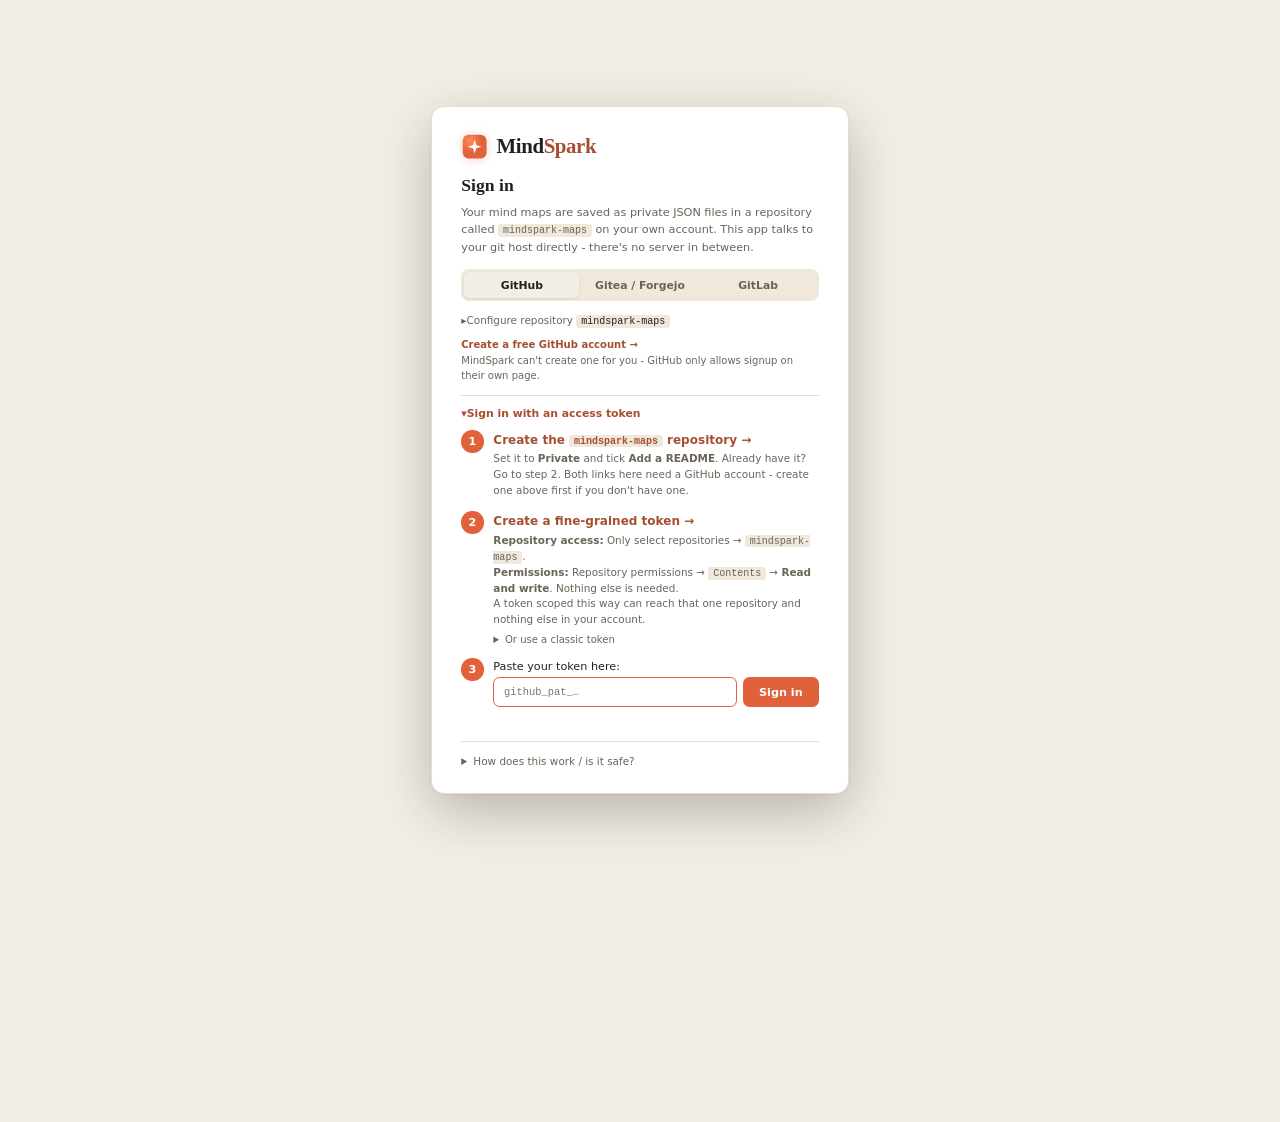
==== commit e868c28b: "Add opt-in storage adapter for authenticated hosts Preserve standalone behavior while allowing hosts" ====
--- a/public/index.html
+++ b/public/index.html
@@ -15,7 +15,7 @@
      to an attacker origin: script-src has no external host, and connect-src is
      an allowlist. Adding an origin here widens that exfiltration channel, so
      read the "External hosts need a CSP entry" note in AGENTS.md first. -->
-<meta http-equiv="Content-Security-Policy" content="default-src 'self'; script-src 'self' 'unsafe-inline'; style-src 'self' 'unsafe-inline' https://fonts.googleapis.com; font-src 'self' https://fonts.gstatic.com; img-src 'self' data: blob: https://avatars.githubusercontent.com https://icons.duckduckgo.com; connect-src 'self' https://api.github.com https://codeberg.org https://gitea.com https://gitlab.com https://api.crossref.org https://api.anthropic.com https://api.openai.com https://openrouter.ai https://api.groq.com https://api.quotable.io https://zenquotes.io https://favqs.com https://dummyjson.com https://quoteslate.vercel.app https://stoic.tekloon.net https://type.fit https://api.freeapi.app https://mindspark-oauth.githubpage.workers.dev wss://mindspark-oauth.githubpage.workers.dev; object-src 'none'; base-uri 'self'; form-action 'self'" />
+<meta http-equiv="Content-Security-Policy" content="default-src 'self'; script-src 'self' 'unsafe-inline'; style-src 'self' 'unsafe-inline' https://fonts.googleapis.com; font-src 'self' https://fonts.gstatic.com; img-src 'self' data: blob: https://avatars.githubusercontent.com https://icons.duckduckgo.com; connect-src 'self' https://api.github.com https://codeberg.org https://gitea.com https://gitlab.com https://api.crossref.org https://api.anthropic.com https://api.openai.com https://openrouter.ai https://api.groq.com https://api.quotable.io https://zenquotes.io https://favqs.com https://dummyjson.com https://quoteslate.vercel.app https://stoic.tekloon.net https://type.fit https://api.freeapi.app https://words.dev-apis.com https://random-word-api.herokuapp.com https://random-words-api.vercel.app https://api.datamuse.com https://api.urbandictionary.com https://wordoftheday.freeapi.me https://api.wotd.site https://mindspark-oauth.githubpage.workers.dev wss://mindspark-oauth.githubpage.workers.dev; object-src 'none'; base-uri 'self'; form-action 'self'" />
 <meta name="viewport" content="width=device-width, initial-scale=1, maximum-scale=5, user-scalable=yes" />
 <meta name="theme-color" content="#e0613a" />
 <meta name="apple-mobile-web-app-title" content="MindSpark" />
@@ -27,7 +27,7 @@
 <link rel="manifest" href="./manifest.webmanifest" />
 <link rel="preconnect" href="https://fonts.googleapis.com">
 <link rel="preconnect" href="https://fonts.gstatic.com" crossorigin>
-<link href="https://fonts.googleapis.com/css2?family=Fraunces:opsz,wght@9..144,400;9..144,600;9..144,900&family=Bricolage+Grotesque:opsz,wght@12..96,400;12..96,500;12..96,700&family=Caveat:wght@500;700&family=Nunito:ital,wght@0,400;0,700;1,400;1,700&family=JetBrains+Mono:wght@400;700&family=Fredoka:wght@400;600&family=Oswald:wght@400;600&family=Roboto+Condensed:wght@400;600&family=Space+Mono:wght@400;700&family=Space+Grotesk:wght@400;500;700&family=Quicksand:wght@400;600;700&display=swap" rel="stylesheet">
+<link href="https://fonts.googleapis.com/css2?family=Fraunces:opsz,wght@9..144,400;9..144,600;9..144,900&family=Bricolage+Grotesque:opsz,wght@12..96,400;12..96,500;12..96,700&family=Caveat:wght@500;700&family=Nunito:ital,wght@0,400;0,700;1,400;1,700&family=JetBrains+Mono:wght@400;700&family=Fredoka:wght@400;600&family=Oswald:wght@400;600&family=Roboto+Condensed:wght@400;600&family=Space+Mono:wght@400;700&family=Space+Grotesk:wght@400;500;700&family=Quicksand:wght@400;600;700&family=Anek+Latin:wght@400..800&display=swap" rel="stylesheet">
 <link rel="stylesheet" href="./styles.css">
 <script>
   // Apply the interface scale before paint (no flash). Saved choice wins;
@@ -84,10 +84,10 @@
     <div class="tb-group">
       <button class="tb" id="searchBtn" title="Search">⌕</button>
       <button class="tb" id="varsBtn" title="Map variables - set {{placeholder}} defaults">{ }</button>
-      <button class="tb" id="themeBtn" title="Theme">🎨</button>
+      <button class="tb" id="themeBtn" title="Theme">◐</button>
+      <button class="tb" id="prefsBtn" title="Preferences - what this browser remembers">⚙</button>
       <button class="tb" id="menuExport" title="Export">⤓</button>
       <button class="tb" id="focusBtn" title="Focus mode (Esc to exit)">⛶</button>
-      <button class="tb" id="presentBtn" title="Present the map - walk through the topics">▶</button>
       <button class="tb" id="outlineBtn" title="Show the map outline (tree panel)">▤</button>
       <button class="tb" id="tabsBtn" title="Tabbed workspace - open several maps at once">▭</button>
       <button class="tb donate-btn" id="donateBtn" title="Support MindSpark">♥</button>
@@ -137,7 +137,9 @@
       <div id="qotd" class="qotd" aria-live="polite" hidden>
         <div class="qotd-text"></div>
         <div class="qotd-author"></div>
-        <button class="qotd-refresh" id="qotdRefresh" title="New quote" aria-label="New quote">↻</button>
+        <div class="qotd-word" hidden></div>
+        <div class="qotd-worddef" hidden></div>
+        <button class="qotd-refresh" id="qotdRefresh" title="New" aria-label="New">↻</button>
       </div>
     </div>
     <div class="side-rail"><button class="tb" id="railToggle" title="Open sidebar">☰</button></div>
@@ -460,7 +462,7 @@
   // for shared-map views (#view=) - someone opening a link to read one map
   // has not asked to install anything scoped to the whole origin. Also
   // skipped on insecure origins, where registration is unavailable anyway.
-  if ('serviceWorker' in navigator && window.isSecureContext && !location.hash.startsWith('#view=')) {
+  if (!window.MINDSPARK_HOST && 'serviceWorker' in navigator && window.isSecureContext && !location.hash.startsWith('#view=')) {
     window.addEventListener('load', () => {
       navigator.serviceWorker.register('./sw.js').catch(e => {
         console.warn('service worker registration failed; the app still works, just not offline:', e.message);
--- a/public/styles.css
+++ b/public/styles.css
@@ -5,9 +5,23 @@
     --accent:#e0613a; --accent-deep:#b8451f; --teal:#2f6f6a;
     --chrome:#fbf8f2; --chrome-edge:#e7ddcc;
     --node-bg:#ffffff; --node-ink:#23201b;
+    /* The map cards' fill. Every theme's --node-bg is its "surface" colour
+       and is reused by dialogs, panels and inputs; the cards read this
+       derived variable instead, and the per-map "nodeBg" theme setting
+       writes ONLY this one (applyThemeConfigVars) - so a translucent card
+       colour, e.g. #ffffff80 over a look's texture, never bleeds into the
+       Preferences card or the sign-in form. */
+    --card-bg:var(--node-bg);
     --canvas-dot:#d8cfbf;
     --stage-glow:rgba(255,255,255,.5);
     --link:#b8451f;
+    /* Text painted ON a fill, and the semantic text hues. A theme overrides
+       whichever of these its own palette cannot carry at 3:1 - see
+       test/color-contrast.test.mjs. The values here are the light theme's,
+       and are what an imported custom theme inherits. */
+    --accent-fg:#ffffff; --teal-fg:#ffffff;
+    --accent-text:color-mix(in srgb, var(--accent) 70%, var(--ink)); --teal-text:var(--teal);
+    --danger:#b23528; --warn:#8c5d00; --ok:#187432;
     /* Universal hover tint: overlays the ink colour, so it darkens light
        surfaces and lightens dark surfaces - always a visible delta. */
     --hover:color-mix(in srgb, var(--ink) 12%, transparent);
@@ -21,7 +35,7 @@
   /* ===== Themes ===== */
   :root[data-theme="dark"]{
     --toolbar-bg:#f3f3f3; --toolbar-text:#1e1e1e;
-    --paper:#1e1e1e; --paper-2:#252526; --ink:#d4d4d4; --ink-soft:#9d9d9d;
+    --paper:#1e1e1e; --paper-2:#252526; --ink:#d4d4d4; --ink-soft:#aaaaaa;
     --line:#3c3c3c; --line-2:#4a4a4a;
     --accent:#3794ff; --accent-deep:#1f6fdc; --teal:#4ec9b0;
     --chrome:#252526; --chrome-edge:#3c3c3c;
@@ -31,36 +45,39 @@
     --link:#79b8ff;
     --shadow:0 2px 4px rgba(0,0,0,.30),0 8px 24px rgba(0,0,0,.45);
     --shadow-lg:0 12px 40px rgba(0,0,0,.55);
+    --teal-fg:#000000; --accent-text:color-mix(in srgb, var(--accent) 85%, var(--ink)); --danger:#e07f75; --warn:#d18c00; --ok:#24b14c;
   }
   :root[data-theme="light-owl"]{   /* Light Owl - github.com/sdras/night-owl-vscode-theme */
     --toolbar-bg:#403f53; --toolbar-text:#fbfbfb;
-    --paper:#fbfbfb; --paper-2:#f0f0f0; --ink:#403f53; --ink-soft:#90a7b2;
+    --paper:#fbfbfb; --paper-2:#f0f0f0; --ink:#403f53; --ink-soft:#587280;
     --line:#ececec; --line-2:#d9d9d9;
     --accent:#2aa298; --accent-deep:#1f7d75; --teal:#0c969b;
     --chrome:#f0f0f0; --chrome-edge:#e0e0e0;
     --node-bg:#ffffff; --node-ink:#403f53;
     --canvas-dot:#d9d9d9;
     --stage-glow:rgba(255,255,255,.6);
-    --link:#288ed7;
+    --link:#2073af;
     --shadow:0 1px 3px rgba(64,63,83,.10),0 8px 24px rgba(64,63,83,.08);
     --shadow-lg:0 12px 40px rgba(64,63,83,.16);
+    --accent-text:color-mix(in srgb, var(--accent) 60%, var(--ink)); --teal-text:color-mix(in srgb, var(--teal) 70%, var(--ink)); --danger:#b83729; --warn:#906000; --ok:#197834;
   }
   :root[data-theme="night-owl"]{   /* Night Owl - github.com/sdras/night-owl-vscode-theme */
     --toolbar-bg:#d6deeb; --toolbar-text:#011627;
-    --paper:#011627; --paper-2:#0b2942; --ink:#d6deeb; --ink-soft:#5f7e97;
+    --paper:#011627; --paper-2:#0b2942; --ink:#d6deeb; --ink-soft:#9bb0c0;
     --line:#1d3b53; --line-2:#2c5574;
     --accent:#7e57c2; --accent-deep:#6440a5; --teal:#7fdbca;
     --chrome:#011627; --chrome-edge:#1d3b53;
     --node-bg:#0b2942; --node-ink:#d6deeb;
     --canvas-dot:#1d3b53;
     --stage-glow:rgba(126,87,194,.06);
-    --link:#82aaff;
+    --link:#85acff;
     --shadow:0 2px 4px rgba(0,0,0,.30),0 8px 24px rgba(0,0,0,.45);
     --shadow-lg:0 12px 40px rgba(0,0,0,.55);
+    --teal-fg:#000000; --accent-text:color-mix(in srgb, var(--accent) 60%, var(--ink)); --danger:#df786e; --warn:#cb8800; --ok:#23ac4a;
   }
   :root[data-theme="dracula"]{
     --toolbar-bg:#f8f8f2; --toolbar-text:#282a36;
-    --paper:#282a36; --paper-2:#21222c; --ink:#f8f8f2; --ink-soft:#a3a8c0;
+    --paper:#282a36; --paper-2:#21222c; --ink:#f8f8f2; --ink-soft:#c5c9d8;
     --line:#44475a; --line-2:#6272a4;
     --accent:#ff79c6; --accent-deep:#e857af; --teal:#8be9fd;
     --chrome:#21222c; --chrome-edge:#44475a;
@@ -70,19 +87,21 @@
     --link:#8be9fd;
     --shadow:0 2px 4px rgba(0,0,0,.30),0 8px 24px rgba(0,0,0,.45);
     --shadow-lg:0 12px 40px rgba(0,0,0,.55);
+    --accent-fg:#000000; --teal-fg:#000000; --accent-text:color-mix(in srgb, var(--accent) 65%, var(--ink)); --danger:#ecb0a9; --warn:#ffae09; --ok:#43d96e;
   }
   :root[data-theme="nord"]{
     --toolbar-bg:#eceff4; --toolbar-text:#2e3440;
-    --paper:#2e3440; --paper-2:#3b4252; --ink:#eceff4; --ink-soft:#a9b1bf;
+    --paper:#2e3440; --paper-2:#3b4252; --ink:#eceff4; --ink-soft:#c6cbd4;
     --line:#434c5e; --line-2:#4c566a;
     --accent:#88c0d0; --accent-deep:#5e81ac; --teal:#a3be8c;
     --chrome:#3b4252; --chrome-edge:#434c5e;
     --node-bg:#434c5e; --node-ink:#eceff4;
     --canvas-dot:#434c5e;
     --stage-glow:rgba(143,188,187,.05);
-    --link:#88c0d0;
+    --link:#a9d2dd;
     --shadow:0 2px 4px rgba(0,0,0,.25),0 8px 24px rgba(0,0,0,.40);
     --shadow-lg:0 12px 40px rgba(0,0,0,.55);
+    --accent-fg:#000000; --teal-fg:#000000; --teal-text:color-mix(in srgb, var(--teal) 70%, var(--ink)); --danger:#eeb8b3; --warn:#ffb92a; --ok:#5cde81;
   }
   :root[data-theme="catppuccin-dark"]{   /* Catppuccin Mocha - https://github.com/catppuccin/catppuccin */
     --toolbar-bg:#f5e0dc; --toolbar-text:#1e1e2e;
@@ -96,23 +115,25 @@
     --link:#89b4fa;
     --shadow:0 2px 4px rgba(0,0,0,.30),0 8px 24px rgba(0,0,0,.45);
     --shadow-lg:0 12px 40px rgba(0,0,0,.55);
+    --accent-fg:#000000; --teal-fg:#000000; --accent-text:var(--accent); --danger:#e59289; --warn:#e49800; --ok:#27c153;
   }
   :root[data-theme="catppuccin-light"]{   /* Catppuccin Latte - https://github.com/catppuccin/catppuccin */
     --toolbar-bg:#4c4f69; --toolbar-text:#eff1f5;
-    --paper:#eff1f5; --paper-2:#e6e9ef; --ink:#4c4f69; --ink-soft:#6c6f85;
+    --paper:#eff1f5; --paper-2:#e6e9ef; --ink:#4c4f69; --ink-soft:#686b80;
     --line:#ccd0da; --line-2:#bcc0cc;
     --accent:#8839ef; --accent-deep:#6c2bc7; --teal:#179299;
     --chrome:#e6e9ef; --chrome-edge:#ccd0da;
     --node-bg:#ffffff; --node-ink:#4c4f69;
     --canvas-dot:#ccd0da;
     --stage-glow:rgba(136,57,239,.04);
-    --link:#1e66f5;
+    --link:#145ff5;
     --shadow:0 1px 3px rgba(76,79,105,.12),0 8px 24px rgba(76,79,105,.12);
     --shadow-lg:0 12px 40px rgba(76,79,105,.18);
+    --accent-text:var(--accent); --teal-text:color-mix(in srgb, var(--teal) 55%, var(--ink)); --ok:#187533;
   }
   :root[data-theme="rose-pine-moon"]{   /* Rosé Pine Moon - https://rosepinetheme.com */
     --toolbar-bg:#e0def4; --toolbar-text:#232136;
-    --paper:#232136; --paper-2:#2a273f; --ink:#e0def4; --ink-soft:#908caa;
+    --paper:#232136; --paper-2:#2a273f; --ink:#e0def4; --ink-soft:#b2afc4;
     --line:#393552; --line-2:#44415a;
     --accent:#c4a7e7; --accent-deep:#a57dd5; --teal:#9ccfd8;
     --chrome:#2a273f; --chrome-edge:#393552;
@@ -122,32 +143,35 @@
     --link:#c4a7e7;
     --shadow:0 2px 4px rgba(0,0,0,.30),0 8px 24px rgba(0,0,0,.45);
     --shadow-lg:0 12px 40px rgba(0,0,0,.55);
+    --accent-fg:#000000; --teal-fg:#000000; --accent-text:var(--accent); --danger:#e79a92; --warn:#ec9e00; --ok:#29c857;
   }
   :root[data-theme="rose-pine-dawn"]{   /* Rosé Pine Dawn - https://rosepinetheme.com */
     --toolbar-bg:#575279; --toolbar-text:#faf4ed;
-    --paper:#faf4ed; --paper-2:#f2e9e1; --ink:#575279; --ink-soft:#797593;
+    --paper:#faf4ed; --paper-2:#f2e9e1; --ink:#575279; --ink-soft:#6f6b89;
     --line:#f2e9e1; --line-2:#dfdad9;
     --accent:#907aa9; --accent-deep:#7a6494; --teal:#56949f;
     --chrome:#faf4ed; --chrome-edge:#f2e9e1;
     --node-bg:#fffaf3; --node-ink:#575279;
     --canvas-dot:#dfdad9;
     --stage-glow:rgba(144,122,169,.04);
-    --link:#907aa9;
+    --link:#7e649b;
     --shadow:0 1px 3px rgba(87,82,121,.12),0 8px 24px rgba(87,82,121,.12);
     --shadow-lg:0 12px 40px rgba(87,82,121,.18);
+    --accent-text:color-mix(in srgb, var(--accent) 60%, var(--ink)); --teal-text:color-mix(in srgb, var(--teal) 50%, var(--ink)); --danger:#b43528; --warn:#8d5e00; --ok:#187533;
   }
   :root[data-theme="github-dark"]{
     --toolbar-bg:#f0f6fc; --toolbar-text:#0d1117;
-    --paper:#0d1117; --paper-2:#161b22; --ink:#e6edf3; --ink-soft:#8b949e;
+    --paper:#0d1117; --paper-2:#161b22; --ink:#e6edf3; --ink-soft:#abb2b9;
     --line:#30363d; --line-2:#3d444d;
     --accent:#58a6ff; --accent-deep:#1f6feb; --teal:#3fb950;
     --chrome:#161b22; --chrome-edge:#30363d;
     --node-bg:#161b22; --node-ink:#e6edf3;
     --canvas-dot:#30363d;
     --stage-glow:rgba(88,166,255,.05);
-    --link:#58a6ff;
+    --link:#74b5ff;
     --shadow:0 2px 4px rgba(0,0,0,.30),0 8px 24px rgba(0,0,0,.45);
     --shadow-lg:0 12px 40px rgba(0,0,0,.55);
+    --accent-fg:#000000; --teal-fg:#000000; --accent-text:var(--accent); --danger:#df7c71; --warn:#ce8a00; --ok:#24af4c;
   }
   :root[data-theme="github-light"]{
     --toolbar-bg:#24292f; --toolbar-text:#ffffff;
@@ -158,13 +182,14 @@
     --node-bg:#ffffff; --node-ink:#1f2328;
     --canvas-dot:#d8dee4;
     --stage-glow:rgba(9,105,218,.04);
-    --link:#0969da;
+    --link:#0968d9;
     --shadow:0 1px 3px rgba(31,35,40,.12),0 8px 24px rgba(31,35,40,.12);
     --shadow-lg:0 12px 40px rgba(31,35,40,.18);
+    --accent-text:var(--accent); --danger:#be392b; --warn:#956400; --ok:#197c36;
   }
   :root[data-theme="slate-steel"]{   /* Slate & Steel - enterprise cloud monitoring */
     --toolbar-bg:#f8fafc; --toolbar-text:#0f172a;
-    --paper:#0f172a; --paper-2:#1e293b; --ink:#cbd5e1; --ink-soft:#64748b;
+    --paper:#0f172a; --paper-2:#1e293b; --ink:#cbd5e1; --ink-soft:#a0abbb;
     --line:#334155; --line-2:#3e4c63;
     --accent:#38bdf8; --accent-deep:#0284c7; --teal:#2dd4bf;
     --chrome:#1e293b; --chrome-edge:#334155;
@@ -174,10 +199,11 @@
     --link:#38bdf8;
     --shadow:0 2px 4px rgba(0,0,0,.30),0 8px 24px rgba(0,0,0,.45);
     --shadow-lg:0 12px 40px rgba(0,0,0,.55);
+    --accent-fg:#000000; --teal-fg:#000000; --accent-text:var(--accent); --danger:#e08177; --warn:#d28d00; --ok:#24b24d;
   }
 :root[data-theme="vscode-onedark"]{   /* VSCode One Dark Pro */
     --toolbar-bg:#abb2bf; --toolbar-text:#282c34;
-    --paper:#282c34; --paper-2:#21252b; --ink:#abb2bf; --ink-soft:#5c6370;
+    --paper:#282c34; --paper-2:#21252b; --ink:#abb2bf; --ink-soft:#9aa1ac;
     --line:#3e4451; --line-2:#4a5261;
     --accent:#98c379; --accent-deep:#50a14f; --teal:#61afef;
     --chrome:#21252b; --chrome-edge:#3e4451;
@@ -187,23 +213,25 @@
     --link:#61afef;
     --shadow:0 2px 4px rgba(0,0,0,.30),0 8px 24px rgba(0,0,0,.45);
     --shadow-lg:0 12px 40px rgba(0,0,0,.55);
+    --accent-fg:#000000; --teal-fg:#000000; --accent-text:var(--accent); --danger:#e2887e; --warn:#da9200; --ok:#26b850;
   }
 :root[data-theme="monokai-pro"]{   /* VSCode Monokai Pro */
     --toolbar-bg:#fcfcfa; --toolbar-text:#2d2a2e;
-    --paper:#2d2a2e; --paper-2:#19181a; --ink:#fcfcfa; --ink-soft:#727072;
+    --paper:#2d2a2e; --paper-2:#19181a; --ink:#fcfcfa; --ink-soft:#b6b6b6;
     --line:#403e41; --line-2:#504d52;
     --accent:#a9dc76; --accent-deep:#6ca030; --teal:#ffd866;
     --chrome:#19181a; --chrome-edge:#403e41;
     --node-bg:#363337; --node-ink:#fcfcfa;
     --canvas-dot:#403e41;
     --stage-glow:rgba(169,220,118,.05);
-    --link:#ff6188;
+    --link:#ff98b1;
     --shadow:0 2px 4px rgba(0,0,0,.35),0 8px 24px rgba(0,0,0,.50);
     --shadow-lg:0 12px 40px rgba(0,0,0,.60);
+    --accent-fg:#000000; --teal-fg:#000000; --accent-text:var(--accent); --danger:#e8a098; --warn:#f2a200; --ok:#2acc58;
   }
 :root[data-theme="amazon-aws"]{   /* Amazon AWS Console */
     --toolbar-bg:#f9fafb; --toolbar-text:#111827;
-    --paper:#161e2e; --paper-2:#1f2937; --ink:#d1d5db; --ink-soft:#6b7280;
+    --paper:#161e2e; --paper-2:#1f2937; --ink:#d1d5db; --ink-soft:#a5abb4;
     --line:#374151; --line-2:#455160;
     --accent:#ff9900; --accent-deep:#ec7211; --teal:#93c5fd;
     --chrome:#1f2937; --chrome-edge:#374151;
@@ -213,23 +241,25 @@
     --link:#ff9900;
     --shadow:0 2px 4px rgba(0,0,0,.30),0 8px 24px rgba(0,0,0,.45);
     --shadow-lg:0 12px 40px rgba(0,0,0,.55);
+    --accent-fg:#000000; --teal-fg:#000000; --accent-text:var(--accent); --danger:#e2867c; --warn:#d89000; --ok:#25b74f;
   }
 :root[data-theme="synthwave"]{   /* Synthwave '84 Sunset */
     --toolbar-bg:#e2d9f3; --toolbar-text:#1a102f;
-    --paper:#1a102f; --paper-2:#281b45; --ink:#e2d9f3; --ink-soft:#9a84b4;
+    --paper:#1a102f; --paper-2:#281b45; --ink:#e2d9f3; --ink-soft:#b6a6c9;
     --line:#483267; --line-2:#5a4080;
     --accent:#00f5d4; --accent-deep:#00c4ac; --teal:#ff71ce;
     --chrome:#281b45; --chrome-edge:#483267;
     --node-bg:#281b45; --node-ink:#e2d9f3;
     --canvas-dot:#483267;
     --stage-glow:rgba(255,113,206,.06);
-    --link:#ff71ce;
+    --link:#ff81d3;
     --shadow:0 2px 4px rgba(0,0,0,.40),0 8px 24px rgba(0,0,0,.55);
     --shadow-lg:0 12px 40px rgba(0,0,0,.65);
+    --accent-fg:#000000; --teal-fg:#000000; --accent-text:var(--accent); --danger:#e07e73; --warn:#d18b00; --ok:#24b04c;
   }
 :root[data-theme="matrix-green"]{   /* Matrix Green terminal */
     --toolbar-bg:#d7ffe0; --toolbar-text:#04140b;
-    --paper:#030705; --paper-2:#07140b; --ink:#9ef7b2; --ink-soft:#347744;
+    --paper:#030705; --paper-2:#07140b; --ink:#9ef7b2; --ink-soft:#6ec081;
     --line:#123a1f; --line-2:#1b4b2b;
     --accent:#39ff88; --accent-deep:#1fbf5f; --teal:#a9ffc0;
     --chrome:#07140b; --chrome-edge:#123a1f;
@@ -239,19 +269,21 @@
     --link:#39ff88;
     --shadow:0 2px 4px rgba(0,0,0,.40),0 8px 24px rgba(0,0,0,.55);
     --shadow-lg:0 12px 40px rgba(0,0,0,.65);
+    --accent-fg:#000000; --teal-fg:#000000; --accent-text:var(--accent); --danger:#e18278; --warn:#d48e00; --ok:#25b34d;
   }
 :root[data-theme="solarized"]{   /* Solarized Classic */
     --toolbar-bg:#073642; --toolbar-text:#fdf6e3;
-    --paper:#fdf6e3; --paper-2:#eee8d5; --ink:#657b83; --ink-soft:#93a1a1;
+    --paper:#fdf6e3; --paper-2:#eee8d5; --ink:#60757d; --ink-soft:#667474;
     --line:#eee8d5; --line-2:#d8d2be;
     --accent:#268bd2; --accent-deep:#206ea4; --teal:#2aa198;
     --chrome:#eee8d5; --chrome-edge:#d8d2be;
     --node-bg:#ffffff; --node-ink:#657b83;
     --canvas-dot:#d8d2be;
     --stage-glow:rgba(38,139,210,.05);
-    --link:#268bd2;
+    --link:#2176b3;
     --shadow:0 1px 3px rgba(7,54,66,.12),0 8px 24px rgba(7,54,66,.10);
     --shadow-lg:0 12px 40px rgba(7,54,66,.18);
+    --accent-text:#2076b3; --teal-text:#217e77;
   }
 :root[data-theme="scholar-parchment"]{   /* Scholar Parchment */
     --toolbar-bg:#053327; --toolbar-text:#faf8f3;
@@ -265,10 +297,11 @@
     --link:#0a4d3c;
     --shadow:0 1px 3px rgba(44,44,42,.10),0 8px 24px rgba(44,44,42,.08);
     --shadow-lg:0 12px 40px rgba(44,44,42,.16);
+    --teal-fg:#000000; --accent-text:var(--accent); --teal-text:color-mix(in srgb, var(--teal) 50%, var(--ink)); --danger:#b53629; --warn:#8f5f00; --ok:#187633;
   }
 :root[data-theme="paper-ink"]{   /* Paper & Ink editorial */
     --toolbar-bg:#111111; --toolbar-text:#fcfbf7;
-    --paper:#fcfbf7; --paper-2:#f1efe9; --ink:#343434; --ink-soft:#77736b;
+    --paper:#fcfbf7; --paper-2:#f1efe9; --ink:#343434; --ink-soft:#6d6962;
     --line:#ddd9d0; --line-2:#cec9bd;
     --accent:#27364b; --accent-deep:#1b2636; --teal:#5c6b7a;
     --chrome:#f1efe9; --chrome-edge:#ddd9d0;
@@ -278,23 +311,25 @@
     --link:#27364b;
     --shadow:0 1px 3px rgba(52,52,52,.10),0 8px 24px rgba(52,52,52,.08);
     --shadow-lg:0 12px 40px rgba(52,52,52,.16);
+    --accent-text:var(--accent); --danger:#b73629; --warn:#906000; --ok:#197834;
   }
 :root[data-theme="mint-graphite"]{   /* Mint Graphite */
     --toolbar-bg:#18251f; --toolbar-text:#f7fbf9;
-    --paper:#f7fbf9; --paper-2:#e6f3ee; --ink:#34423c; --ink-soft:#71827a;
+    --paper:#f7fbf9; --paper-2:#e6f3ee; --ink:#34423c; --ink-soft:#63726b;
     --line:#d8e8e1; --line-2:#c6dbd1;
     --accent:#0f9f75; --accent-deep:#0b7e5c; --teal:#34d399;
     --chrome:#e6f3ee; --chrome-edge:#d8e8e1;
     --node-bg:#ffffff; --node-ink:#34423c;
     --canvas-dot:#d8e8e1;
     --stage-glow:rgba(15,159,117,.05);
-    --link:#0f9f75;
+    --link:#0c7e5c;
     --shadow:0 1px 3px rgba(52,66,60,.10),0 8px 24px rgba(52,66,60,.08);
     --shadow-lg:0 12px 40px rgba(52,66,60,.16);
+    --teal-fg:#000000; --accent-text:color-mix(in srgb, var(--accent) 65%, var(--ink)); --teal-text:#1c815c; --danger:#b73629; --warn:#906000; --ok:#197935;
   }
 :root[data-theme="carbon-amber"]{   /* Carbon & Amber CAD */
     --toolbar-bg:#ffd066; --toolbar-text:#121212;
-    --paper:#121212; --paper-2:#1a1400; --ink:#d4af37; --ink-soft:#8c6a00;
+    --paper:#121212; --paper-2:#1a1400; --ink:#d4af37; --ink-soft:#c89900;
     --line:#332600; --line-2:#4a3a00;
     --accent:#ffb000; --accent-deep:#c98f00; --teal:#ffd066;
     --chrome:#1a1400; --chrome-edge:#332600;
@@ -304,10 +339,11 @@
     --link:#ffb000;
     --shadow:0 2px 4px rgba(0,0,0,.40),0 8px 24px rgba(0,0,0,.55);
     --shadow-lg:0 12px 40px rgba(0,0,0,.65);
+    --accent-fg:#000000; --teal-fg:#000000; --accent-text:var(--accent); --danger:#dc7064; --warn:#c38200; --ok:#22a547;
   }
 :root[data-theme="cyber-quantum"]{   /* Cyber-Quantum */
     --toolbar-bg:#e2f8ff; --toolbar-text:#0a101d;
-    --paper:#0a101d; --paper-2:#10192c; --ink:#e2f8ff; --ink-soft:#62879b;
+    --paper:#0a101d; --paper-2:#10192c; --ink:#e2f8ff; --ink-soft:#a0b7c3;
     --line:#1b3b4d; --line-2:#28526b;
     --accent:#00f0ff; --accent-deep:#00b8c4; --teal:#ff0055;
     --chrome:#10192c; --chrome-edge:#1b3b4d;
@@ -317,25 +353,27 @@
     --link:#00f0ff;
     --shadow:0 2px 4px rgba(0,0,0,.40),0 8px 24px rgba(0,0,0,.55);
     --shadow-lg:0 12px 40px rgba(0,0,0,.65);
+    --accent-fg:#000000; --accent-text:var(--accent); --teal-text:color-mix(in srgb, var(--teal) 55%, var(--ink)); --danger:#e07d73; --warn:#d08b00; --ok:#24b04c;
   }
 :root[data-theme="blueprint"]{   /* Architectural Blueprint */
     --toolbar-bg:#e0f2fe; --toolbar-text:#005596;
-    --paper:#005596; --paper-2:#004478; --ink:#e0f2fe; --ink-soft:#7dd3fc;
+    --paper:#005596; --paper-2:#004478; --ink:#e0f2fe; --ink-soft:#9cdefd;
     --line:#4080b0; --line-2:#5797c2;
-    --accent:#ffffff; --accent-deep:#c9e3f5; --teal:#7dd3fc;
+    --accent:#ffffff; --accent-deep:#c9e3f5; --accent-fg:#005596; --teal:#7dd3fc;
     --chrome:#004478; --chrome-edge:#4080b0;
     --node-bg:#004478; --node-ink:#e0f2fe;
     --canvas-dot:#4080b0;
     --stage-glow:rgba(255,255,255,.08);
-    --link:#7dd3fc;
+    --link:#9cdefd;
     --shadow:0 2px 4px rgba(0,0,0,.35),0 8px 24px rgba(0,0,0,.50);
     --shadow-lg:0 12px 40px rgba(0,0,0,.60);
+    --teal-fg:#000000; --accent-text:var(--accent); --teal-text:color-mix(in srgb, var(--teal) 65%, var(--ink)); --danger:#f3ccc8; --warn:#ffce6a; --ok:#8fe8a8;
   }
 :root[data-theme="obsidian"]{   /* Obsidian Terminal */
     --toolbar-bg:#ffffff; --toolbar-text:#000000;
-    --paper:#000000; --paper-2:#18181b; --ink:#a1a1aa; --ink-soft:#52525b;
+    --paper:#000000; --paper-2:#18181b; --ink:#a1a1aa; --ink-soft:#9b9ba4;
     --line:#27272a; --line-2:#333338;
-    --accent:#ffffff; --accent-deep:#d4d4d8; --teal:#e4e4e7;
+    --accent:#ffffff; --accent-deep:#d4d4d8; --accent-fg:#000000; --teal:#e4e4e7;
     --chrome:#18181b; --chrome-edge:#27272a;
     --node-bg:#18181b; --node-ink:#a1a1aa;
     --canvas-dot:#27272a;
@@ -343,23 +381,25 @@
     --link:#ffffff;
     --shadow:0 2px 4px rgba(0,0,0,.50),0 8px 24px rgba(0,0,0,.65);
     --shadow-lg:0 12px 40px rgba(0,0,0,.75);
+    --teal-fg:#000000; --accent-text:var(--accent); --danger:#dd7266; --warn:#c58400; --ok:#22a748;
   }
 :root[data-theme="swiss-crimson"]{   /* Swiss Crimson */
     --toolbar-bg:#000000; --toolbar-text:#f4f4f4;
-    --paper:#f4f4f4; --paper-2:#e6e6e6; --ink:#111111; --ink-soft:#666666;
+    --paper:#f4f4f4; --paper-2:#e6e6e6; --ink:#111111; --ink-soft:#616161;
     --line:#d1d1d1; --line-2:#c0c0c0;
     --accent:#d90429; --accent-deep:#a60320; --teal:#2f2f2f;
     --chrome:#e6e6e6; --chrome-edge:#d1d1d1;
     --node-bg:#ffffff; --node-ink:#111111;
     --canvas-dot:#d1d1d1;
     --stage-glow:rgba(217,4,41,.05);
-    --link:#d90429;
+    --link:#c50425;
     --shadow:0 1px 3px rgba(17,17,17,.10),0 8px 24px rgba(17,17,17,.08);
     --shadow-lg:0 12px 40px rgba(17,17,17,.16);
+    --accent-text:color-mix(in srgb, var(--accent) 90%, var(--ink)); --danger:#b03427; --warn:#865900; --ok:#177131;
   }
 :root[data-theme="nordic-sage"]{   /* Nordic Pine & Sage */
     --toolbar-bg:#1b2621; --toolbar-text:#f3f5f3;
-    --paper:#f3f5f3; --paper-2:#e4eae6; --ink:#2d3a34; --ink-soft:#687770;
+    --paper:#f3f5f3; --paper-2:#e4eae6; --ink:#2d3a34; --ink-soft:#5f6c66;
     --line:#d5ddd8; --line-2:#c3cdc7;
     --accent:#3b604d; --accent-deep:#2c4a3a; --teal:#52b788;
     --chrome:#e4eae6; --chrome-edge:#d5ddd8;
@@ -369,23 +409,25 @@
     --link:#3b604d;
     --shadow:0 1px 3px rgba(45,58,52,.10),0 8px 24px rgba(45,58,52,.08);
     --shadow-lg:0 12px 40px rgba(45,58,52,.16);
+    --teal-fg:#000000; --accent-text:var(--accent); --teal-text:color-mix(in srgb, var(--teal) 45%, var(--ink)); --danger:#b13528;
   }
 :root[data-theme="deep-ocean"]{   /* Deep Ocean Phosphor */
     --toolbar-bg:#e6fffa; --toolbar-text:#06181d;
-    --paper:#06181d; --paper-2:#0d282e; --ink:#a3e5d9; --ink-soft:#3b7a70;
+    --paper:#06181d; --paper-2:#0d282e; --ink:#a3e5d9; --ink-soft:#6db8ac;
     --line:#113836; --line-2:#1a4a45;
     --accent:#10b981; --accent-deep:#0b8e61; --teal:#5eead4;
     --chrome:#0d282e; --chrome-edge:#113836;
     --node-bg:#0d282e; --node-ink:#a3e5d9;
     --canvas-dot:#113836;
     --stage-glow:rgba(16,185,129,.06);
-    --link:#10b981;
+    --link:#11c287;
     --shadow:0 2px 4px rgba(0,0,0,.40),0 8px 24px rgba(0,0,0,.55);
     --shadow-lg:0 12px 40px rgba(0,0,0,.65);
+    --accent-fg:#000000; --teal-fg:#000000; --accent-text:var(--accent); --danger:#df786e; --warn:#cb8800; --ok:#23ac4a;
   }
 :root[data-theme="google-material"]{   /* Google Material You */
     --toolbar-bg:#e3e2e6; --toolbar-text:#1f1f1f;
-    --paper:#1f1f1f; --paper-2:#2d2d2d; --ink:#e3e2e6; --ink-soft:#8e918f;
+    --paper:#1f1f1f; --paper-2:#2d2d2d; --ink:#e3e2e6; --ink-soft:#acafad;
     --line:#444746; --line-2:#56595a;
     --accent:#a8c7fa; --accent-deep:#7fa8e8; --teal:#81d4fa;
     --chrome:#2d2d2d; --chrome-edge:#444746;
@@ -395,36 +437,39 @@
     --link:#a8c7fa;
     --shadow:0 2px 4px rgba(0,0,0,.35),0 8px 24px rgba(0,0,0,.50);
     --shadow-lg:0 12px 40px rgba(0,0,0,.60);
+    --accent-fg:#000000; --teal-fg:#000000; --accent-text:var(--accent); --danger:#e48f86; --warn:#e19700; --ok:#27be52;
   }
 :root[data-theme="github-modern"]{   /* GitHub Modern (dark dimmed) */
     --toolbar-bg:#cdd9e5; --toolbar-text:#22272e;
-    --paper:#22272e; --paper-2:#2d333b; --ink:#adbac7; --ink-soft:#768390;
+    --paper:#22272e; --paper-2:#2d333b; --ink:#adbac7; --ink-soft:#99a3ac;
     --line:#444c56; --line-2:#545d68;
     --accent:#539bf5; --accent-deep:#316dca; --teal:#3fb950;
     --chrome:#2d333b; --chrome-edge:#444c56;
     --node-bg:#2d333b; --node-ink:#adbac7;
     --canvas-dot:#444c56;
     --stage-glow:rgba(83,155,245,.05);
-    --link:#539bf5;
+    --link:#62a4f6;
     --shadow:0 2px 4px rgba(0,0,0,.30),0 8px 24px rgba(0,0,0,.45);
     --shadow-lg:0 12px 40px rgba(0,0,0,.55);
+    --accent-fg:#000000; --teal-fg:#000000; --accent-text:color-mix(in srgb, var(--accent) 85%, var(--ink)); --danger:#e18379; --warn:#d58f00; --ok:#25b44e;
   }
 :root[data-theme="sakura-drift"]{   /* Eos Sakura Drift */
     --toolbar-bg:#2c1e23; --toolbar-text:#fff9fa;
-    --paper:#fff9fa; --paper-2:#ffebf0; --ink:#4a3e43; --ink-soft:#9e8890;
+    --paper:#fff9fa; --paper-2:#ffebf0; --ink:#4a3e43; --ink-soft:#816871;
     --line:#f7d6df; --line-2:#efc3ce;
     --accent:#ff758f; --accent-deep:#e35472; --teal:#8d86c9;
     --chrome:#ffebf0; --chrome-edge:#f7d6df;
     --node-bg:#ffffff; --node-ink:#4a3e43;
     --canvas-dot:#f7d6df;
     --stage-glow:rgba(255,117,143,.05);
-    --link:#ff758f;
+    --link:#df002a;
     --shadow:0 1px 3px rgba(74,62,67,.10),0 8px 24px rgba(74,62,67,.08);
     --shadow-lg:0 12px 40px rgba(74,62,67,.16);
+    --accent-fg:#000000; --accent-text:color-mix(in srgb, var(--accent) 50%, var(--ink)); --teal-text:color-mix(in srgb, var(--teal) 65%, var(--ink)); --danger:#b9372a; --warn:#906100; --ok:#197834;
   }
 :root[data-theme="aurora-frost"]{   /* Nordic Aurora Frost */
     --toolbar-bg:#e0fbfc; --toolbar-text:#0b132b;
-    --paper:#0b132b; --paper-2:#1c2541; --ink:#c0d6df; --ink-soft:#486581;
+    --paper:#0b132b; --paper-2:#1c2541; --ink:#c0d6df; --ink-soft:#94acc3;
     --line:#1c2541; --line-2:#2a3a5e;
     --accent:#70e000; --accent-deep:#54a800; --teal:#64dfdf;
     --chrome:#1c2541; --chrome-edge:#1c2541;
@@ -434,10 +479,11 @@
     --link:#70e000;
     --shadow:0 2px 4px rgba(0,0,0,.35),0 8px 24px rgba(0,0,0,.50);
     --shadow-lg:0 12px 40px rgba(0,0,0,.60);
+    --accent-fg:#000000; --teal-fg:#000000; --accent-text:var(--accent); --danger:#e07f75; --warn:#d18c00; --ok:#24b14c;
   }
 :root[data-theme="espresso"]{   /* Velvet Espresso & Caramel */
     --toolbar-bg:#faedcd; --toolbar-text:#1a1412;
-    --paper:#1a1412; --paper-2:#281e19; --ink:#e3d5ca; --ink-soft:#8c7a6b;
+    --paper:#1a1412; --paper-2:#281e19; --ink:#e3d5ca; --ink-soft:#b5a99e;
     --line:#382b24; --line-2:#473731;
     --accent:#d4a373; --accent-deep:#b08350; --teal:#bc6c25;
     --chrome:#281e19; --chrome-edge:#382b24;
@@ -447,62 +493,67 @@
     --link:#d4a373;
     --shadow:0 2px 4px rgba(0,0,0,.40),0 8px 24px rgba(0,0,0,.55);
     --shadow-lg:0 12px 40px rgba(0,0,0,.65);
+    --accent-fg:#000000; --accent-text:var(--accent); --teal-text:color-mix(in srgb, var(--teal) 70%, var(--ink)); --danger:#de786d; --warn:#ca8700; --ok:#23ab4a;
   }
 :root[data-theme="arctic-glass"]{   /* Arctic Glass */
     --toolbar-bg:#102a43; --toolbar-text:#f4faff;
-    --paper:#f4faff; --paper-2:#e9f5fb; --ink:#274154; --ink-soft:#6b8496;
+    --paper:#f4faff; --paper-2:#e9f5fb; --ink:#274154; --ink-soft:#5d7283;
     --line:#d6eaf4; --line-2:#c4deeb;
     --accent:#149bd7; --accent-deep:#0f7cac; --teal:#38bdf8;
     --chrome:#e9f5fb; --chrome-edge:#d6eaf4;
     --node-bg:#ffffff; --node-ink:#274154;
     --canvas-dot:#d6eaf4;
     --stage-glow:rgba(20,155,215,.05);
-    --link:#149bd7;
+    --link:#0f77a6;
     --shadow:0 1px 3px rgba(39,65,84,.10),0 8px 24px rgba(39,65,84,.08);
     --shadow-lg:0 12px 40px rgba(39,65,84,.16);
+    --teal-fg:#000000; --accent-text:color-mix(in srgb, var(--accent) 65%, var(--ink)); --teal-text:color-mix(in srgb, var(--teal) 45%, var(--ink)); --danger:#ba372a; --warn:#916100; --ok:#197a35;
   }
 :root[data-theme="copper-lab"]{   /* Copper Laboratory */
     --toolbar-bg:#fff8f2; --toolbar-text:#1b1715;
-    --paper:#1b1715; --paper-2:#29201c; --ink:#e4d7ce; --ink-soft:#927c70;
+    --paper:#1b1715; --paper-2:#29201c; --ink:#e4d7ce; --ink-soft:#b7a9a1;
     --line:#463128; --line-2:#573d32;
     --accent:#d97745; --accent-deep:#b45b30; --teal:#e89a70;
     --chrome:#29201c; --chrome-edge:#463128;
     --node-bg:#29201c; --node-ink:#e4d7ce;
     --canvas-dot:#463128;
     --stage-glow:rgba(217,119,69,.06);
-    --link:#d97745;
+    --link:#e39b76;
     --shadow:0 2px 4px rgba(0,0,0,.40),0 8px 24px rgba(0,0,0,.55);
     --shadow-lg:0 12px 40px rgba(0,0,0,.65);
+    --teal-fg:#000000; --accent-text:color-mix(in srgb, var(--accent) 90%, var(--ink)); --danger:#de786d; --warn:#cb8800; --ok:#23ac4a;
   }
 :root[data-theme="forest-night"]{   /* Forest Night */
     --toolbar-bg:#f4fff8; --toolbar-text:#101b17;
-    --paper:#101b17; --paper-2:#172720; --ink:#d5e5dc; --ink-soft:#71897d;
+    --paper:#101b17; --paper-2:#172720; --ink:#d5e5dc; --ink-soft:#a1b2a9;
     --line:#294138; --line-2:#345448;
     --accent:#63c174; --accent-deep:#4a9e5d; --teal:#76d98a;
     --chrome:#172720; --chrome-edge:#294138;
     --node-bg:#172720; --node-ink:#d5e5dc;
     --canvas-dot:#294138;
     --stage-glow:rgba(99,193,116,.06);
-    --link:#63c174;
+    --link:#64c175;
     --shadow:0 2px 4px rgba(0,0,0,.35),0 8px 24px rgba(0,0,0,.50);
     --shadow-lg:0 12px 40px rgba(0,0,0,.60);
+    --accent-fg:#000000; --teal-fg:#000000; --accent-text:var(--accent); --danger:#e07d72; --warn:#cf8a00; --ok:#24af4c;
   }
 :root[data-theme="cobalt"]{   /* Cobalt Studio */
     --toolbar-bg:#d7e3ff; --toolbar-text:#0b1530;
-    --paper:#0b1530; --paper-2:#121f42; --ink:#d7e3ff; --ink-soft:#7082a8;
+    --paper:#0b1530; --paper-2:#121f42; --ink:#d7e3ff; --ink-soft:#a2afc7;
     --line:#263b6b; --line-2:#304a87;
     --accent:#4f8cff; --accent-deep:#3a6dd6; --teal:#78a9ff;
     --chrome:#121f42; --chrome-edge:#263b6b;
     --node-bg:#121f42; --node-ink:#d7e3ff;
     --canvas-dot:#263b6b;
     --stage-glow:rgba(79,140,255,.06);
-    --link:#4f8cff;
+    --link:#83aeff;
     --shadow:0 2px 4px rgba(0,0,0,.35),0 8px 24px rgba(0,0,0,.50);
     --shadow-lg:0 12px 40px rgba(0,0,0,.60);
+    --teal-fg:#000000; --accent-text:color-mix(in srgb, var(--accent) 90%, var(--ink)); --danger:#df7a6f; --warn:#cc8900; --ok:#23ad4b;
   }
 :root[data-theme="lavender-mist"]{   /* Lavender Mist */
     --toolbar-bg:#211a32; --toolbar-text:#faf8ff;
-    --paper:#faf8ff; --paper-2:#f0ebfa; --ink:#403a52; --ink-soft:#817a94;
+    --paper:#faf8ff; --paper-2:#f0ebfa; --ink:#403a52; --ink-soft:#706983;
     --line:#e4ddf2; --line-2:#d6cee8;
     --accent:#7956c8; --accent-deep:#6041a6; --teal:#b69cff;
     --chrome:#f0ebfa; --chrome-edge:#e4ddf2;
@@ -512,49 +563,53 @@
     --link:#7956c8;
     --shadow:0 1px 3px rgba(64,58,82,.10),0 8px 24px rgba(64,58,82,.08);
     --shadow-lg:0 12px 40px rgba(64,58,82,.16);
+    --teal-fg:#000000; --accent-text:var(--accent); --teal-text:#7747ff; --danger:#b63629; --warn:#8f5f00; --ok:#187734;
   }
 :root[data-theme="ruby-night"]{   /* Ruby Night */
     --toolbar-bg:#ffd4dc; --toolbar-text:#151314;
-    --paper:#151314; --paper-2:#24191c; --ink:#e8dddf; --ink-soft:#8e7a7e;
+    --paper:#151314; --paper-2:#24191c; --ink:#e8dddf; --ink-soft:#b7abad;
     --line:#43242b; --line-2:#57313a;
     --accent:#f43f5e; --accent-deep:#c62b47; --teal:#ff7187;
     --chrome:#24191c; --chrome-edge:#43242b;
     --node-bg:#24191c; --node-ink:#e8dddf;
     --canvas-dot:#43242b;
     --stage-glow:rgba(244,63,94,.07);
-    --link:#f43f5e;
+    --link:#f88fa1;
     --shadow:0 2px 4px rgba(0,0,0,.40),0 8px 24px rgba(0,0,0,.55);
     --shadow-lg:0 12px 40px rgba(0,0,0,.65);
+    --teal-fg:#000000; --danger:#df796e; --warn:#cc8800; --ok:#23ad4b;
   }
 :root[data-theme="sandstone"]{   /* Sandstone */
     --toolbar-bg:#2d2118; --toolbar-text:#fbf6ee;
-    --paper:#fbf6ee; --paper-2:#f3e7d4; --ink:#51463a; --ink-soft:#8a7967;
+    --paper:#fbf6ee; --paper-2:#f3e7d4; --ink:#51463a; --ink-soft:#78695a;
     --line:#e8d8c2; --line-2:#dcc9ae;
     --accent:#b45309; --accent-deep:#924308; --teal:#e99a55;
     --chrome:#f3e7d4; --chrome-edge:#e8d8c2;
     --node-bg:#ffffff; --node-ink:#51463a;
     --canvas-dot:#e8d8c2;
     --stage-glow:rgba(180,83,9,.06);
-    --link:#b45309;
+    --link:#ae5009;
     --shadow:0 1px 3px rgba(81,70,58,.10),0 8px 24px rgba(81,70,58,.08);
     --shadow-lg:0 12px 40px rgba(81,70,58,.16);
+    --teal-fg:#000000; --accent-text:color-mix(in srgb, var(--accent) 90%, var(--ink)); --teal-text:#a55815;
   }
 :root[data-theme="electric-indigo"]{   /* Electric Indigo */
     --toolbar-bg:#e9e2ff; --toolbar-text:#0e0a22;
-    --paper:#0e0a22; --paper-2:#191238; --ink:#dcd7ff; --ink-soft:#7770a5;
+    --paper:#0e0a22; --paper-2:#191238; --ink:#dcd7ff; --ink-soft:#ada9c8;
     --line:#33255b; --line-2:#42336f;
     --accent:#8b5cf6; --accent-deep:#6f3ed4; --teal:#a78bfa;
     --chrome:#191238; --chrome-edge:#33255b;
     --node-bg:#191238; --node-ink:#dcd7ff;
     --canvas-dot:#33255b;
     --stage-glow:rgba(139,92,246,.07);
-    --link:#8b5cf6;
+    --link:#b89dfa;
     --shadow:0 2px 4px rgba(0,0,0,.40),0 8px 24px rgba(0,0,0,.55);
     --shadow-lg:0 12px 40px rgba(0,0,0,.65);
+    --teal-fg:#000000; --danger:#de786d; --warn:#cb8800; --ok:#23ac4a;
   }
 :root[data-theme="teal-paper"]{   /* Teal Paper */
     --toolbar-bg:#12322f; --toolbar-text:#f7fcfb;
-    --paper:#f7fcfb; --paper-2:#e6f2f0; --ink:#304744; --ink-soft:#6f8581;
+    --paper:#f7fcfb; --paper-2:#e6f2f0; --ink:#304744; --ink-soft:#607270;
     --line:#d4e7e3; --line-2:#c2dcd6;
     --accent:#0f766e; --accent-deep:#0b5a54; --teal:#2dd4bf;
     --chrome:#e6f2f0; --chrome-edge:#d4e7e3;
@@ -564,49 +619,53 @@
     --link:#0f766e;
     --shadow:0 1px 3px rgba(48,71,68,.10),0 8px 24px rgba(48,71,68,.08);
     --shadow-lg:0 12px 40px rgba(48,71,68,.16);
+    --teal-fg:#000000; --accent-text:var(--accent); --teal-text:#197c70; --danger:#b73629; --warn:#906000; --ok:#197834;
   }
 :root[data-theme="steel-orange"]{   /* Steel & Orange */
     --toolbar-bg:#d9dee3; --toolbar-text:#171a1d;
-    --paper:#171a1d; --paper-2:#23282d; --ink:#d9dee3; --ink-soft:#7d8790;
+    --paper:#171a1d; --paper-2:#23282d; --ink:#d9dee3; --ink-soft:#a7aeb4;
     --line:#353b40; --line-2:#454c54;
     --accent:#f97316; --accent-deep:#d15c0b; --teal:#ff9a55;
     --chrome:#23282d; --chrome-edge:#353b40;
     --node-bg:#23282d; --node-ink:#d9dee3;
     --canvas-dot:#353b40;
     --stage-glow:rgba(249,115,22,.06);
-    --link:#f97316;
+    --link:#fa934b;
     --shadow:0 2px 4px rgba(0,0,0,.40),0 8px 24px rgba(0,0,0,.55);
     --shadow-lg:0 12px 40px rgba(0,0,0,.65);
+    --accent-fg:#000000; --teal-fg:#000000; --accent-text:var(--accent); --danger:#df796e; --warn:#cc8800; --ok:#23ad4b;
   }
 :root[data-theme="cosmic-rose"]{   /* Cosmic Rose */
     --toolbar-bg:#ffd6ec; --toolbar-text:#100c1b;
-    --paper:#100c1b; --paper-2:#20142a; --ink:#e4d9ea; --ink-soft:#86708f;
+    --paper:#100c1b; --paper-2:#20142a; --ink:#e4d9ea; --ink-soft:#b5a8bb;
     --line:#38223f; --line-2:#482c52;
     --accent:#f472b6; --accent-deep:#d44e97; --teal:#f9a8d4;
     --chrome:#20142a; --chrome-edge:#38223f;
     --node-bg:#20142a; --node-ink:#e4d9ea;
     --canvas-dot:#38223f;
     --stage-glow:rgba(244,114,182,.07);
-    --link:#f472b6;
+    --link:#f68ac2;
     --shadow:0 2px 4px rgba(0,0,0,.40),0 8px 24px rgba(0,0,0,.55);
     --shadow-lg:0 12px 40px rgba(0,0,0,.65);
+    --accent-fg:#000000; --teal-fg:#000000; --accent-text:var(--accent); --danger:#df786e; --warn:#cb8800; --ok:#23ac4a;
   }
 :root[data-theme="plasma-crimson"]{   /* Plasma Crimson */
     --toolbar-bg:#ffe8ed; --toolbar-text:#12080c;
-    --paper:#12080c; --paper-2:#1f0e14; --ink:#f5d0d8; --ink-soft:#a56b78;
+    --paper:#12080c; --paper-2:#1f0e14; --ink:#f5d0d8; --ink-soft:#c7a3aa;
     --line:#4a1a28; --line-2:#5f2233;
     --accent:#ff2d55; --accent-deep:#d10f36; --teal:#ff5c7a;
     --chrome:#1f0e14; --chrome-edge:#4a1a28;
     --node-bg:#1f0e14; --node-ink:#f5d0d8;
     --canvas-dot:#4a1a28;
     --stage-glow:rgba(255,45,85,.08);
-    --link:#ff2d55;
+    --link:#ff879e;
     --shadow:0 2px 4px rgba(0,0,0,.45),0 8px 24px rgba(0,0,0,.60);
     --shadow-lg:0 12px 40px rgba(0,0,0,.70);
+    --teal-fg:#000000; --danger:#de786d; --warn:#cb8800; --ok:#23ab4a;
   }
 :root[data-theme="neon-noir"]{   /* Neon Noir */
     --toolbar-bg:#ffffff; --toolbar-text:#0a0a0f;
-    --paper:#0a0a0f; --paper-2:#12121c; --ink:#c8c8d4; --ink-soft:#5a5a70;
+    --paper:#0a0a0f; --paper-2:#12121c; --ink:#c8c8d4; --ink-soft:#a5a5b6;
     --line:#1f1f2e; --line-2:#2a2a3e;
     --accent:#00ff9f; --accent-deep:#00cc7e; --teal:#a0ffd0;
     --chrome:#12121c; --chrome-edge:#1f1f2e;
@@ -616,75 +675,81 @@
     --link:#00ff9f;
     --shadow:0 2px 4px rgba(0,0,0,.45),0 8px 24px rgba(0,0,0,.60);
     --shadow-lg:0 12px 40px rgba(0,0,0,.70);
+    --accent-fg:#000000; --teal-fg:#000000; --accent-text:var(--accent); --danger:#de756a; --warn:#c78500; --ok:#23a949;
   }
 :root[data-theme="desert-oasis"]{   /* Desert Oasis */
     --toolbar-bg:#2c2116; --toolbar-text:#fdf6e9;
-    --paper:#fdf6e9; --paper-2:#f5e8d0; --ink:#4a3c2a; --ink-soft:#8a7a62;
+    --paper:#fdf6e9; --paper-2:#f5e8d0; --ink:#4a3c2a; --ink-soft:#776854;
     --line:#e8d5b5; --line-2:#dcc59e;
     --accent:#d97706; --accent-deep:#b45f05; --teal:#f59e0b;
     --chrome:#f5e8d0; --chrome-edge:#e8d5b5;
     --node-bg:#ffffff; --node-ink:#4a3c2a;
     --canvas-dot:#e8d5b5;
     --stage-glow:rgba(217,119,6,.06);
-    --link:#d97706;
+    --link:#a15805;
     --shadow:0 1px 3px rgba(74,60,42,.10),0 8px 24px rgba(74,60,42,.08);
     --shadow-lg:0 12px 40px rgba(74,60,42,.16);
+    --teal-fg:#000000; --accent-text:color-mix(in srgb, var(--accent) 60%, var(--ink)); --teal-text:#9a6306; --danger:#b33528; --warn:#8d5e00; --ok:#187533;
   }
 :root[data-theme="ice-crystal"]{   /* Ice Crystal */
     --toolbar-bg:#0c1e36; --toolbar-text:#f0f9ff;
-    --paper:#f0f9ff; --paper-2:#e0f2fe; --ink:#1e3a5f; --ink-soft:#5b7a9a;
+    --paper:#f0f9ff; --paper-2:#e0f2fe; --ink:#1e3a5f; --ink-soft:#536f8d;
     --line:#bae6fd; --line-2:#a4d9f5;
     --accent:#0ea5e9; --accent-deep:#0b84bc; --teal:#38bdf8;
     --chrome:#e0f2fe; --chrome-edge:#bae6fd;
     --node-bg:#ffffff; --node-ink:#1e3a5f;
     --canvas-dot:#bae6fd;
     --stage-glow:rgba(14,165,233,.05);
-    --link:#0ea5e9;
+    --link:#0a74a5;
     --shadow:0 1px 3px rgba(30,58,95,.10),0 8px 24px rgba(30,58,95,.08);
     --shadow-lg:0 12px 40px rgba(30,58,95,.16);
+    --accent-fg:#000000; --teal-fg:#000000; --accent-text:color-mix(in srgb, var(--accent) 55%, var(--ink)); --teal-text:color-mix(in srgb, var(--teal) 45%, var(--ink)); --danger:#b73629; --warn:#8f6000; --ok:#197834;
   }
 :root[data-theme="ember-forge"]{   /* Ember Forge */
     --toolbar-bg:#fff5eb; --toolbar-text:#140e0a;
-    --paper:#140e0a; --paper-2:#221610; --ink:#e8d5c4; --ink-soft:#9a7a62;
+    --paper:#140e0a; --paper-2:#221610; --ink:#e8d5c4; --ink-soft:#bda897;
     --line:#3d2418; --line-2:#4e2d1e;
     --accent:#ef4444; --accent-deep:#c92828; --teal:#f87171;
     --chrome:#221610; --chrome-edge:#3d2418;
     --node-bg:#221610; --node-ink:#e8d5c4;
     --canvas-dot:#3d2418;
     --stage-glow:rgba(239,68,68,.08);
-    --link:#ef4444;
+    --link:#f58f8f;
     --shadow:0 2px 4px rgba(0,0,0,.45),0 8px 24px rgba(0,0,0,.60);
     --shadow-lg:0 12px 40px rgba(0,0,0,.70);
+    --teal-fg:#000000; --danger:#de786d; --warn:#cb8800; --ok:#23ab4a;
   }
 :root[data-theme="violet-circuit"]{   /* Violet Circuit */
     --toolbar-bg:#f5f0ff; --toolbar-text:#0f0a1a;
-    --paper:#0f0a1a; --paper-2:#1a1230; --ink:#d4c8f0; --ink-soft:#7a6a9a;
+    --paper:#0f0a1a; --paper-2:#1a1230; --ink:#d4c8f0; --ink-soft:#ada4c1;
     --line:#2e1f4a; --line-2:#3b2960;
     --accent:#a855f7; --accent-deep:#8b33de; --teal:#c084fc;
     --chrome:#1a1230; --chrome-edge:#2e1f4a;
     --node-bg:#1a1230; --node-ink:#d4c8f0;
     --canvas-dot:#2e1f4a;
     --stage-glow:rgba(168,85,247,.08);
-    --link:#a855f7;
+    --link:#c791f9;
     --shadow:0 2px 4px rgba(0,0,0,.45),0 8px 24px rgba(0,0,0,.60);
     --shadow-lg:0 12px 40px rgba(0,0,0,.70);
+    --teal-fg:#000000; --danger:#de756a; --warn:#c88600; --ok:#23a949;
   }
 :root[data-theme="moss-stone"]{   /* Moss & Stone */
     --toolbar-bg:#1a2416; --toolbar-text:#f4f6f0;
-    --paper:#f4f6f0; --paper-2:#e8eedc; --ink:#2e3a2a; --ink-soft:#6a7a62;
+    --paper:#f4f6f0; --paper-2:#e8eedc; --ink:#2e3a2a; --ink-soft:#616f59;
     --line:#d4dcc8; --line-2:#c2ccb4;
     --accent:#4d7c0f; --accent-deep:#3a5e0b; --teal:#84cc16;
     --chrome:#e8eedc; --chrome-edge:#d4dcc8;
     --node-bg:#ffffff; --node-ink:#2e3a2a;
     --canvas-dot:#d4dcc8;
     --stage-glow:rgba(77,124,15,.06);
-    --link:#4d7c0f;
+    --link:#49760e;
     --shadow:0 1px 3px rgba(46,58,42,.10),0 8px 24px rgba(46,58,42,.08);
     --shadow-lg:0 12px 40px rgba(46,58,42,.16);
+    --teal-fg:#000000; --accent-text:color-mix(in srgb, var(--accent) 95%, var(--ink)); --teal-text:#4e790d; --danger:#b43628; --warn:#8d5e00; --ok:#187633;
   }
 :root[data-theme="twilight-amber"]{   /* Twilight Amber */
     --toolbar-bg:#fff8ec; --toolbar-text:#16120c;
-    --paper:#16120c; --paper-2:#241e14; --ink:#e8dcc8; --ink-soft:#9a8a6a;
+    --paper:#16120c; --paper-2:#241e14; --ink:#e8dcc8; --ink-soft:#b7ac95;
     --line:#3a3020; --line-2:#4a3d2a;
     --accent:#fbbf24; --accent-deep:#d19f12; --teal:#fcd34d;
     --chrome:#241e14; --chrome-edge:#3a3020;
@@ -694,10 +759,11 @@
     --link:#fbbf24;
     --shadow:0 2px 4px rgba(0,0,0,.40),0 8px 24px rgba(0,0,0,.55);
     --shadow-lg:0 12px 40px rgba(0,0,0,.65);
+    --accent-fg:#000000; --teal-fg:#000000; --accent-text:var(--accent); --danger:#df7b70; --warn:#cd8900; --ok:#24ae4b;
   }
 :root[data-theme="ocean-depth"]{   /* Ocean Depth */
     --toolbar-bg:#e8f4fa; --toolbar-text:#06141c;
-    --paper:#06141c; --paper-2:#0c1e28; --ink:#b8d8e8; --ink-soft:#4a7a90;
+    --paper:#06141c; --paper-2:#0c1e28; --ink:#b8d8e8; --ink-soft:#88afc2;
     --line:#0e2a38; --line-2:#163e52;
     --accent:#22d3ee; --accent-deep:#18aec7; --teal:#67e8f9;
     --chrome:#0c1e28; --chrome-edge:#0e2a38;
@@ -707,10 +773,11 @@
     --link:#22d3ee;
     --shadow:0 2px 4px rgba(0,0,0,.40),0 8px 24px rgba(0,0,0,.55);
     --shadow-lg:0 12px 40px rgba(0,0,0,.65);
+    --accent-fg:#000000; --teal-fg:#000000; --accent-text:var(--accent); --danger:#de766b; --warn:#c98700; --ok:#23aa4a;
   }
 :root[data-theme="charcoal-gold"]{   /* Charcoal Gold */
     --toolbar-bg:#f5f0e6; --toolbar-text:#121212;
-    --paper:#121212; --paper-2:#1c1c18; --ink:#d4d0c8; --ink-soft:#8a8678;
+    --paper:#121212; --paper-2:#1c1c18; --ink:#d4d0c8; --ink-soft:#aba99e;
     --line:#2e2e28; --line-2:#3c3c34;
     --accent:#eab308; --accent-deep:#c29304; --teal:#facc15;
     --chrome:#1c1c18; --chrome-edge:#2e2e28;
@@ -720,62 +787,67 @@
     --link:#eab308;
     --shadow:0 2px 4px rgba(0,0,0,.40),0 8px 24px rgba(0,0,0,.55);
     --shadow-lg:0 12px 40px rgba(0,0,0,.65);
+    --accent-fg:#000000; --teal-fg:#000000; --accent-text:var(--accent); --danger:#de766b; --warn:#c98600; --ok:#23aa4a;
   }
 :root[data-theme="soft-clay"]{   /* Soft Clay */
     --toolbar-bg:#2a1e18; --toolbar-text:#fbf6f2;
-    --paper:#fbf6f2; --paper-2:#f5e8e0; --ink:#4a3a32; --ink-soft:#8a7468;
+    --paper:#fbf6f2; --paper-2:#f5e8e0; --ink:#4a3a32; --ink-soft:#7b675c;
     --line:#e8d8cc; --line-2:#dcc8b8;
     --accent:#c2410c; --accent-deep:#9c340a; --teal:#fb923c;
     --chrome:#f5e8e0; --chrome-edge:#e8d8cc;
     --node-bg:#ffffff; --node-ink:#4a3a32;
     --canvas-dot:#e8d8cc;
     --stage-glow:rgba(194,65,12,.06);
-    --link:#c2410c;
+    --link:#be400c;
     --shadow:0 1px 3px rgba(74,58,50,.10),0 8px 24px rgba(74,58,50,.08);
     --shadow-lg:0 12px 40px rgba(74,58,50,.16);
+    --teal-fg:#000000; --accent-text:color-mix(in srgb, var(--accent) 95%, var(--ink)); --teal-text:#ae5004; --danger:#b43528; --warn:#8d5e00; --ok:#187533;
   }
 :root[data-theme="azure-horizon"]{   /* Azure Horizon */
     --toolbar-bg:#e8f4ff; --toolbar-text:#0a1420;
-    --paper:#0a1420; --paper-2:#121e30; --ink:#c0d8f0; --ink-soft:#5a7a9a;
+    --paper:#0a1420; --paper-2:#121e30; --ink:#c0d8f0; --ink-soft:#97adc2;
     --line:#1a2e48; --line-2:#234063;
     --accent:#3b82f6; --accent-deep:#2e66d6; --teal:#60a5fa;
     --chrome:#121e30; --chrome-edge:#1a2e48;
     --node-bg:#121e30; --node-ink:#c0d8f0;
     --canvas-dot:#1a2e48;
     --stage-glow:rgba(59,130,246,.07);
-    --link:#3b82f6;
+    --link:#7babf9;
     --shadow:0 2px 4px rgba(0,0,0,.40),0 8px 24px rgba(0,0,0,.55);
     --shadow-lg:0 12px 40px rgba(0,0,0,.65);
+    --teal-fg:#000000; --accent-text:color-mix(in srgb, var(--accent) 75%, var(--ink)); --danger:#de776c; --warn:#c98700; --ok:#23ab4a;
   }
 :root[data-theme="jade-temple"]{   /* Jade Temple */
     --toolbar-bg:#e8fff4; --toolbar-text:#0a1612;
-    --paper:#0a1612; --paper-2:#12241c; --ink:#c0e0d4; --ink-soft:#4a8a72;
+    --paper:#0a1612; --paper-2:#12241c; --ink:#c0e0d4; --ink-soft:#79b8a0;
     --line:#1a3a2e; --line-2:#234c3c;
     --accent:#10b981; --accent-deep:#0c9668; --teal:#34d399;
     --chrome:#12241c; --chrome-edge:#1a3a2e;
     --node-bg:#12241c; --node-ink:#c0e0d4;
     --canvas-dot:#1a3a2e;
     --stage-glow:rgba(16,185,129,.07);
-    --link:#10b981;
+    --link:#11c388;
     --shadow:0 2px 4px rgba(0,0,0,.40),0 8px 24px rgba(0,0,0,.55);
     --shadow-lg:0 12px 40px rgba(0,0,0,.65);
+    --accent-fg:#000000; --teal-fg:#000000; --accent-text:var(--accent); --danger:#de786d; --warn:#cb8800; --ok:#23ab4a;
   }
 :root[data-theme="magenta-pulse"]{   /* Magenta Pulse */
     --toolbar-bg:#fff0ff; --toolbar-text:#140a16;
-    --paper:#140a16; --paper-2:#221022; --ink:#e8d0e8; --ink-soft:#9a6a9a;
+    --paper:#140a16; --paper-2:#221022; --ink:#e8d0e8; --ink-soft:#c0a2c0;
     --line:#3a1a3a; --line-2:#4a234a;
     --accent:#ec4899; --accent-deep:#c82e7b; --teal:#f472b6;
     --chrome:#221022; --chrome-edge:#3a1a3a;
     --node-bg:#221022; --node-ink:#e8d0e8;
     --canvas-dot:#3a1a3a;
     --stage-glow:rgba(236,72,153,.08);
-    --link:#ec4899;
+    --link:#f389bd;
     --shadow:0 2px 4px rgba(0,0,0,.45),0 8px 24px rgba(0,0,0,.60);
     --shadow-lg:0 12px 40px rgba(0,0,0,.70);
+    --teal-fg:#000000; --accent-text:color-mix(in srgb, var(--accent) 75%, var(--ink)); --danger:#de776d; --warn:#ca8700; --ok:#23ab4a;
   }
 :root[data-theme="graphite-terminal"]{   /* Graphite Terminal */
     --toolbar-bg:#e8e8e8; --toolbar-text:#1a1a1a;
-    --paper:#1a1a1a; --paper-2:#242424; --ink:#b8b8b8; --ink-soft:#6a6a6a;
+    --paper:#1a1a1a; --paper-2:#242424; --ink:#b8b8b8; --ink-soft:#a2a2a2;
     --line:#333333; --line-2:#424242;
     --accent:#60a5fa; --accent-deep:#4585e0; --teal:#93c5fd;
     --chrome:#242424; --chrome-edge:#333333;
@@ -785,23 +857,25 @@
     --link:#60a5fa;
     --shadow:0 2px 4px rgba(0,0,0,.40),0 8px 24px rgba(0,0,0,.55);
     --shadow-lg:0 12px 40px rgba(0,0,0,.65);
+    --accent-fg:#000000; --teal-fg:#000000; --accent-text:var(--accent); --danger:#dd7166; --warn:#c48300; --ok:#22a648;
   }
 :root[data-theme="honeycomb"]{   /* Honeycomb */
     --toolbar-bg:#2a1e0a; --toolbar-text:#fffbeb;
-    --paper:#fffbeb; --paper-2:#fef3c7; --ink:#4a3a1a; --ink-soft:#8a7a4a;
+    --paper:#fffbeb; --paper-2:#fef3c7; --ink:#4a3a1a; --ink-soft:#7d6e43;
     --line:#f5e6b0; --line-2:#ebd98e;
     --accent:#f59e0b; --accent-deep:#cc8108; --teal:#fbbf24;
     --chrome:#fef3c7; --chrome-edge:#f5e6b0;
     --node-bg:#ffffff; --node-ink:#4a3a1a;
     --canvas-dot:#f5e6b0;
     --stage-glow:rgba(245,158,11,.07);
-    --link:#f59e0b;
+    --link:#9a6406;
     --shadow:0 1px 3px rgba(74,58,26,.10),0 8px 24px rgba(74,58,26,.08);
     --shadow-lg:0 12px 40px rgba(74,58,26,.16);
+    --accent-fg:#000000; --teal-fg:#000000; --accent-text:color-mix(in srgb, var(--accent) 50%, var(--ink)); --teal-text:#996f03; --danger:#bb372a; --warn:#936200; --ok:#197a35;
   }
 :root[data-theme="frosted-pine"]{   /* Frosted Pine */
     --toolbar-bg:#e8f8ec; --toolbar-text:#0c1610;
-    --paper:#0c1610; --paper-2:#122018; --ink:#c0d8c8; --ink-soft:#5a8a6a;
+    --paper:#0c1610; --paper-2:#122018; --ink:#c0d8c8; --ink-soft:#8ab397;
     --line:#1a3a28; --line-2:#234c34;
     --accent:#34d399; --accent-deep:#27ac7d; --teal:#6ee7b7;
     --chrome:#122018; --chrome-edge:#1a3a28;
@@ -811,45 +885,49 @@
     --link:#34d399;
     --shadow:0 2px 4px rgba(0,0,0,.40),0 8px 24px rgba(0,0,0,.55);
     --shadow-lg:0 12px 40px rgba(0,0,0,.65);
+    --accent-fg:#000000; --teal-fg:#000000; --accent-text:var(--accent); --danger:#de766b; --warn:#c98700; --ok:#23aa4a;
   }
 :root[data-theme="quantum-violet"]{   /* Quantum Violet */
     --toolbar-bg:#f0ecff; --toolbar-text:#0e0a18;
-    --paper:#0e0a18; --paper-2:#18122a; --ink:#d0c8e8; --ink-soft:#7a6a9a;
+    --paper:#0e0a18; --paper-2:#18122a; --ink:#d0c8e8; --ink-soft:#aca3c0;
     --line:#2a1e48; --line-2:#38295e;
     --accent:#8b5cf6; --accent-deep:#6f3ee0; --teal:#a78bfa;
     --chrome:#18122a; --chrome-edge:#2a1e48;
     --node-bg:#18122a; --node-ink:#d0c8e8;
     --canvas-dot:#2a1e48;
     --stage-glow:rgba(139,92,246,.08);
-    --link:#8b5cf6;
+    --link:#b597f9;
     --shadow:0 2px 4px rgba(0,0,0,.45),0 8px 24px rgba(0,0,0,.60);
     --shadow-lg:0 12px 40px rgba(0,0,0,.70);
+    --teal-fg:#000000; --accent-text:color-mix(in srgb, var(--accent) 65%, var(--ink)); --danger:#de756a; --warn:#c88600; --ok:#23a949;
   }
 :root[data-theme="copper-rust"]{   /* Copper Rust */
     --toolbar-bg:#fff5ec; --toolbar-text:#16120e;
-    --paper:#16120e; --paper-2:#241a12; --ink:#e0d0c0; --ink-soft:#9a7a62;
+    --paper:#16120e; --paper-2:#241a12; --ink:#e0d0c0; --ink-soft:#bba695;
     --line:#3a2a1e; --line-2:#4a3728;
     --accent:#ea580c; --accent-deep:#c04309; --teal:#fb923c;
     --chrome:#241a12; --chrome-edge:#3a2a1e;
     --node-bg:#241a12; --node-ink:#e0d0c0;
     --canvas-dot:#3a2a1e;
     --stage-glow:rgba(234,88,12,.08);
-    --link:#ea580c;
+    --link:#f78f58;
     --shadow:0 2px 4px rgba(0,0,0,.40),0 8px 24px rgba(0,0,0,.55);
     --shadow-lg:0 12px 40px rgba(0,0,0,.65);
+    --teal-fg:#000000; --accent-text:color-mix(in srgb, var(--accent) 75%, var(--ink)); --danger:#de776c; --warn:#c98700; --ok:#23aa4a;
   }
 :root[data-theme="lunar-silver"]{   /* Lunar Silver */
     --toolbar-bg:#f0f4f8; --toolbar-text:#0e1014;
-    --paper:#0e1014; --paper-2:#181c22; --ink:#c8d0d8; --ink-soft:#6a7888;
+    --paper:#0e1014; --paper-2:#181c22; --ink:#c8d0d8; --ink-soft:#9faab5;
     --line:#2a3038; --line-2:#383f49;
     --accent:#94a3b8; --accent-deep:#74828f; --teal:#cbd5e1;
     --chrome:#181c22; --chrome-edge:#2a3038;
     --node-bg:#181c22; --node-ink:#c8d0d8;
     --canvas-dot:#2a3038;
     --stage-glow:rgba(148,163,184,.06);
-    --link:#94a3b8;
+    --link:#9caabd;
     --shadow:0 2px 4px rgba(0,0,0,.35),0 8px 24px rgba(0,0,0,.50);
     --shadow-lg:0 12px 40px rgba(0,0,0,.60);
+    --accent-fg:#000000; --teal-fg:#000000; --accent-text:var(--accent); --danger:#de756a; --warn:#c88600; --ok:#23aa4a;
   }
 *{box-sizing:border-box}
   html,body{margin:0;height:100%;overflow:hidden;font-family:var(--sans);color:var(--ink);background:var(--paper)}
@@ -859,8 +937,12 @@
   /* Three rows: a top header, the main content, and a status bar. Both bars
      span only the tracks to the right of the sidebar (they start beside it,
      not above/below it); .side spans all three rows and .stage is placed
-     explicitly so nothing is left to auto-placement. */
-  .app{display:grid;grid-template-columns:auto 1fr;grid-template-rows:auto auto minmax(0,1fr) auto;height:calc(100vh / var(--ui-zoom, 1));height:calc(100dvh / var(--ui-zoom, 1))}
+     explicitly so nothing is left to auto-placement.
+     The content track is minmax(0,1fr) - as every other layout's copy of this
+     rule already was - because an fr track's automatic minimum is the
+     min-content of its items, so one wide item in this track pushes the whole
+     grid past the right edge. That is not hypothetical; see .statusbar. */
+  .app{display:grid;grid-template-columns:auto minmax(0,1fr);grid-template-rows:auto auto minmax(0,1fr) auto;height:calc(100vh / var(--ui-zoom, 1));height:calc(100dvh / var(--ui-zoom, 1))}
   .topbar{grid-column:2 / -1;grid-row:1}
   .side{grid-column:1;grid-row:1 / 5}
   .stage{grid-column:2;grid-row:3}
@@ -876,10 +958,24 @@
   #tabRow .tab-close{width:16px;height:16px;flex:0 0 auto;display:inline-flex;align-items:center;justify-content:center;border-radius:4px;font-size:10px;line-height:1;color:var(--ink-soft)}
   #tabRow .tab-close:hover{background:var(--hover);color:var(--ink)}
   .tab-new{flex:0 0 auto;width:30px;height:26px;border:1px dashed var(--line-2);background:none;color:var(--ink-soft);border-radius:8px 8px 0 0;cursor:pointer;font-size:16px;line-height:1;font-family:inherit}
-  .tab-new:hover{color:var(--accent);border-color:var(--accent)}
+  .tab-new:hover{color:var(--accent-text);border-color:var(--accent)}
   /* Floating shells and single-column layouts have no top strip row -
      the tab strip stays hidden there unless tabbed workspace is enabled. */
 body.ui-classic:not(.tabs-on) #tabStrip, body.ui-rail:not(.tabs-on) #tabStrip, body.ui-zen:not(.tabs-on) #tabStrip, body.ui-mirror:not(.tabs-on) #tabStrip, body.ui-deck:not(.tabs-on) #tabStrip, body.ui-dock:not(.tabs-on) #tabStrip, body.ui-split:not(.tabs-on) #tabStrip, body.ui-minimal:not(.tabs-on) #tabStrip, body.ui-outline:not(.tabs-on) #tabStrip{display:none}
+  /* The closed markdown pane still has to be given a cell. ensureMdPane()
+     builds #mdPane once and keeps it forever - it registers a window resize
+     listener, so it is never torn down - while applyUiLayout() drops
+     .md-ready on every switch. The three single-row shells below park the
+     pane on row 1, which is right when row 1 is the only row and wrong the
+     moment tabs-on adds a strip above the stage: a width:0 flex column of
+     editor markup has an enormous max-content height, an `auto` track is
+     sized to max-content before any 1fr track is fed, so row 1 swallowed the
+     viewport and the stage collapsed to zero. Visiting the split editor once
+     and returning was enough. These corrections must therefore NOT wait for
+     .md-ready - the pane exists, and needs a cell, whether or not it is open.
+     Beside the stage is that cell: at width 0 it paints nothing, and the
+     stage's row is a 1fr track, which no content can inflate. This is what
+     body.ui-split.tabs-on #mdPane already did. */
 body.ui-rail.tabs-on .app{grid-template-rows:auto minmax(0,1fr)}
 body.ui-rail.tabs-on #tabStrip{display:flex;grid-column:3/-1;grid-row:1}
 body.ui-rail.tabs-on .side{grid-row:1/3}
@@ -887,7 +983,7 @@
 body.ui-rail.tabs-on .stage{grid-column:3;grid-row:2}
 body.ui-rail.tabs-on.md-ready .app{grid-template-rows:auto minmax(0,1fr)}
 body.ui-rail.tabs-on.md-ready #tabStrip{grid-column:3/-1;grid-row:1}
-body.ui-rail.tabs-on.md-ready #mdPane{grid-column:3;grid-row:2}
+body.ui-rail.tabs-on #mdPane{grid-column:3;grid-row:2}
 body.ui-rail.tabs-on.md-ready .stage{grid-column:4;grid-row:2}
 body.ui-classic.tabs-on .app{grid-template-rows:auto minmax(0,1fr)}
 body.ui-classic.tabs-on #tabStrip{display:flex;grid-column:2;grid-row:1}
@@ -895,7 +991,7 @@
 body.ui-classic.tabs-on .stage{grid-column:2;grid-row:2}
 body.ui-classic.tabs-on.md-ready .app{grid-template-rows:auto minmax(0,1fr)}
 body.ui-classic.tabs-on.md-ready #tabStrip{grid-column:2/-1;grid-row:1}
-body.ui-classic.tabs-on.md-ready #mdPane{grid-column:2;grid-row:2}
+body.ui-classic.tabs-on #mdPane{grid-column:2;grid-row:2}
 body.ui-classic.tabs-on.md-ready .stage{grid-column:3;grid-row:2}
   body.focus-mode #tabStrip{display:none}   /* focus is canvas-only */
   body.shared-view #tabStrip{display:none}  /* shared banner view is single-map */
@@ -922,7 +1018,7 @@
   #mdPane .md-body{display:flex;flex:1;min-height:0;overflow:hidden}
   #mdPane .md-gutter{flex:0 0 auto;box-sizing:border-box;padding:12px 6px 12px 8px;text-align:right;overflow:hidden;user-select:none;background:var(--paper);border-right:1px solid var(--line);color:var(--ink-soft);font-family:ui-monospace,SFMono-Regular,Menlo,Consolas,monospace;font-size:13px;line-height:20px}
   #mdPane .md-gutter .gl{height:20px;display:flex;align-items:center;justify-content:flex-end;gap:1px}
-  #mdPane .md-gutter .gl.active{color:var(--accent);font-weight:700}
+  #mdPane .md-gutter .gl.active{color:var(--accent-text);font-weight:700}
   #mdPane .md-gutter .gl-fold{flex:0 0 12px;width:12px;height:16px;display:inline-flex;align-items:center;justify-content:center;font-size:9px;line-height:1;border-radius:3px;cursor:pointer;color:var(--ink-soft);opacity:.7}
   #mdPane .md-gutter .gl-fold:empty{cursor:default}
   #mdPane .md-gutter .gl-fold:not(:empty):hover{background:color-mix(in srgb, var(--ink-soft) 20%, transparent);opacity:1}
@@ -943,9 +1039,9 @@
   #mdEditor{z-index:2}
   /* rendered preview */
   #mdPane .md-prev-btn{margin-left:2px;border:1px solid var(--line);background:transparent;color:var(--ink-soft);cursor:pointer;font-size:11px;font-weight:600;padding:2px 9px;border-radius:6px}
-  #mdPane .md-prev-btn.on{background:var(--accent);color:#fff;border-color:var(--accent)}
+  #mdPane .md-prev-btn.on{background:var(--accent);color:var(--accent-fg, #fff);border-color:var(--accent)}
   #mdPane .md-wrap-btn{margin-left:2px;border:1px solid var(--line);background:transparent;color:var(--ink-soft);cursor:pointer;font-size:11px;font-weight:600;padding:2px 9px;border-radius:6px}
-  #mdPane .md-wrap-btn.on{background:var(--accent);color:#fff;border-color:var(--accent)}
+  #mdPane .md-wrap-btn.on{background:var(--accent);color:var(--accent-fg, #fff);border-color:var(--accent)}
   #mdPane.md-preview .md-wrap-btn{display:none}
   /* Word wrap: the textarea and highlight overlay share this rule so switching both to
      pre-wrap at once keeps them pixel-aligned (identical font/width/padding/text, so the
@@ -974,7 +1070,7 @@
   #mdPane .md-prev blockquote{border-left:3px solid var(--line);margin-left:0;padding:.2em 0 .2em 12px;color:var(--ink-soft)}
   #mdPane .md-prev img{max-width:100%}
   #mdPane .md-prev hr{border:0;border-top:1px solid var(--line);margin:1em 0}
-  #mdPane .md-prev a{color:#3b82f6}
+  #mdPane .md-prev a{color:var(--link)}
   #mdPane .md-prev math{font-size:1.04em}
   #mdPane .md-prev math[display="block"]{display:block;margin:.6em auto;text-align:center}
   /* horizontal-rule divider node */
@@ -983,31 +1079,35 @@
   #mdEditor{overflow:auto;resize:none;outline:none;background:transparent;color:transparent;caret-color:var(--ink)}
   #mdEditor::selection{background:color-mix(in srgb, var(--accent) 28%, transparent)}
   /* markdown syntax colors - driven by theme variables, so they follow the theme */
-  #mdPane .hl-head{color:var(--accent);font-weight:700}
+  #mdPane .hl-head{color:var(--accent-text);font-weight:700}
   #mdPane .hl-comment{color:var(--ink-soft);opacity:.6;font-style:italic}
-  #mdPane .hl-code,#mdPane .hl-fence,#mdPane .hl-code-inline{color:var(--accent-deep,var(--accent))}
+  #mdPane .hl-code,#mdPane .hl-fence,#mdPane .hl-code-inline{color:var(--accent-text)}
   #mdPane .hl-strong{color:var(--ink);font-weight:700}
   #mdPane .hl-em{color:var(--ink);font-style:italic}
-  #mdPane .hl-link,#mdPane .hl-img{color:#3b82f6}
-  #mdPane .hl-bullet,#mdPane .hl-task{color:var(--accent);font-weight:700}
+  #mdPane .hl-link,#mdPane .hl-img{color:var(--link)}
+  #mdPane .hl-bullet,#mdPane .hl-task{color:var(--accent-text);font-weight:700}
   #mdPane .hl-quote{color:var(--ink-soft);font-style:italic}
   #mdPane .hl-punc{color:var(--ink-soft)}
   #mdPane .hl-hmark{color:var(--ink-soft);font-weight:700}
   #mdPane .hl-strike{color:var(--ink-soft);text-decoration:line-through}
   #mdPane .hl-hr{color:var(--ink-soft)}
-  #mdPane .hl-tag{color:#22a06b}
-  #mdPane .hl-url{color:#3b82f6;text-decoration:underline}
+  #mdPane .hl-tag{color:var(--ok)}
+  #mdPane .hl-url{color:var(--link);text-decoration:underline}
   #mdPane .md-resize{position:absolute;top:0;right:0;width:7px;height:100%;cursor:col-resize;z-index:6}
-  .tb#mdToggle.on{background:var(--accent);color:#fff}
+  .tb#mdToggle.on{background:var(--accent);color:var(--accent-fg, #fff)}
 
   /* ===== Sidebar ===== */
   .side{width:268px;min-height:0;position:relative;background:var(--chrome);border-right:1px solid var(--chrome-edge);display:flex;flex-direction:column;transition:width .22s cubic-bezier(.4,0,.2,1),background-color .3s ease,border-color .3s ease}
-  .side.collapsed{width:36px;border:none}                 /* icon rail instead of fully gone */
+  /* width is !important on every collapsed rule: the expand path writes an
+     inline width, and whichever code collapses the sidebar next must win over
+     it or the column stays open and blank. */
+  .side.collapsed{width:36px !important;border:none}                 /* icon rail instead of fully gone */
   .side.resizing{transition:none}
   .side.collapsed .brand{display:none !important}  /* never bleed into the slim rail */
   .side.collapsed .side-tabs,
   .side.collapsed .side-pane,
   .side.collapsed .side-foot,
+  .side.collapsed .new-map-row,   /* classic's wide "New mind map" row; left out, it overflowed a 0px sidebar into the tab strip */
   .side.collapsed .side-resize{display:none !important}
   /* Collapsed state = slim rail with the reopen button, so the sidebar can
      never get "lost". The same ☰ button sits in the brand header, beside
@@ -1030,7 +1130,7 @@
   .side-pane.active{display:flex}
   .side-pane:not(.active){display:none}
   /* Template list inside the sidebar Templates tab */
-  .tpl-side-hdr{font-size:10.5px;text-transform:uppercase;letter-spacing:.1em;color:var(--accent);font-weight:700;padding:12px 8px 4px}
+  .tpl-side-hdr{font-size:10.5px;text-transform:uppercase;letter-spacing:.1em;color:var(--accent-text);font-weight:700;padding:12px 8px 4px}
   .tpl-side-item{display:flex;align-items:center;gap:10px;width:100%;text-align:left;padding:8px 10px;border:none;background:none;border-radius:10px;cursor:pointer;font-family:inherit;color:var(--ink);margin:1px 0}
   .tpl-side-item:hover{background:var(--hover)}
   .tpl-side-ic{width:30px;height:30px;flex-shrink:0;display:flex;align-items:center;justify-content:center;color:#fff;border-radius:8px;font-size:14px}
@@ -1041,7 +1141,7 @@
   .brand{display:flex;align-items:center;gap:10px;padding:18px 18px 14px}
   .brand .mark{flex:0 0 auto; filter:drop-shadow(0 1px 3px rgba(40,30,15,.2))}
   .brand h1{font-family:var(--serif);font-weight:900;font-size:22px;margin:0;letter-spacing:-.5px}
-  .brand h1 span{color:var(--accent)}
+  .brand h1 span{color:var(--accent-text)}
   .brand #newMap,
   .brand #toggleSide{width:32px;height:32px;flex:0 0 auto;font-size:16px}
   .brand #newMap{margin-left:auto}
@@ -1061,7 +1161,7 @@
   .row-pop{position:fixed;background:var(--paper,#fff);border:1px solid var(--chrome-edge,#d0d7de);border-radius:10px;box-shadow:var(--shadow,0 8px 28px rgba(0,0,0,.16));padding:5px;min-width:152px;z-index:400;display:flex;flex-direction:column;gap:2px}
   .row-pop button{display:flex;align-items:center;gap:9px;width:100%;text-align:left;border:none;background:none;color:var(--ink);font-size:13.5px;padding:8px 10px;border-radius:7px;cursor:pointer;font-family:inherit}
   .row-pop button:hover{background:var(--hover)}
-  .row-pop button.danger{color:var(--accent-deep,#b8451f)}
+  .row-pop button.danger{color:var(--danger)}
   .row-pop button.danger:hover{background:rgba(184,69,31,.10)}
   .row-pop .rp-ic{width:16px;text-align:center;opacity:.85;font-size:14px}
   .side-foot{padding:12px 16px;padding-bottom:calc(12px + env(safe-area-inset-bottom, 0px));border-top:1px solid var(--chrome-edge);font-size:11.5px;color:var(--ink-soft);line-height:1.5}
@@ -1071,9 +1171,12 @@
   .qotd{position:relative;margin-top:12px;padding:8px 10px 8px 10px;border-left:2px solid var(--accent);background:color-mix(in srgb, var(--accent) 7%, transparent);border-radius:0 8px 8px 0}
   .qotd[hidden]{display:none}
   .qotd-text{font-size:12px;line-height:1.45;color:var(--ink);font-style:italic;white-space:pre-wrap;word-break:break-word}
-  .qotd-text::before{content:'“'} .qotd-text::after{content:'”'}
+  .qotd-text::before{content:'\201C'} .qotd-text::after{content:'\201D'}
   .qotd-author{margin-top:4px;font-size:10.5px;color:var(--ink-soft);text-align:right;white-space:nowrap;overflow:hidden;text-overflow:ellipsis}
   .qotd-author::before{content:'- '}
+  .qotd-word{font-size:14px;line-height:1.4;color:var(--ink);font-weight:600}
+  .qotd-word .wotd-part{font-size:10.5px;color:var(--ink-soft);font-weight:400;opacity:.7}
+  .qotd-worddef{font-size:12px;line-height:1.45;color:var(--ink-soft);margin-top:2px;white-space:pre-wrap;word-break:break-word}
   .qotd-refresh{position:absolute;top:4px;right:4px;width:20px;height:20px;display:grid;place-items:center;border:none;background:transparent;color:var(--ink-soft);border-radius:6px;cursor:pointer;font-size:12px;line-height:1;opacity:0;transition:opacity .15s, background-color .15s}
   .qotd:hover .qotd-refresh{opacity:1}
   .qotd-refresh:hover{background:var(--hover);color:var(--ink)}
@@ -1091,17 +1194,33 @@
   /* ===== Top header - full-width bar, mirrors the status bar's strip look ===== */
   .topbar{display:flex;align-items:center;gap:8px;padding:5px 10px;background:var(--chrome);border-bottom:1px solid var(--chrome-edge);z-index:30;flex-wrap:wrap;row-gap:4px;min-width:0}
   .tb-group{display:flex;align-items:center;gap:2px;padding:0;background:none;border:none;border-radius:0;box-shadow:none}
-  .tb{border:none;background:none;color:var(--ink);width:36px;height:34px;border-radius:8px;display:grid;place-items:center;font-size:16px;white-space:nowrap}
+  /* line-height:1 is what keeps the row's icons on one line. place-items:center
+     centres the LINE BOX, and with line-height:normal that box is sized from
+     whichever font supplies the glyph - these are symbols, so they come from
+     fallback fonts, not from --sans. On Windows ⌕ ◐ ⤓ ▭ resolve to Segoe UI
+     Symbol and ⚙ ⛶ ♥ to Segoe UI Emoji, whose taller ascent pushed their
+     baseline down: the theme icon sat 1.5px above the gear beside it. A fixed
+     line-height takes the glyph's own font out of the box calculation, so every
+     button centres identically whatever font answers for its character. */
+  .tb{border:none;background:none;color:var(--ink);width:36px;height:34px;border-radius:8px;display:grid;place-items:center;font-size:16px;line-height:1;white-space:nowrap}
   .tb:hover{background:var(--hover)}
   .tb:disabled{opacity:.32;cursor:default}
   .tb.wide{width:auto;padding:0 12px;font-size:13.5px;font-weight:600;gap:7px}
-  .tb.primary{background:var(--accent);color:#fff}
+  .tb.primary{background:var(--accent);color:var(--accent-fg, #fff)}
   .tb.primary:hover{background:var(--accent-deep)}
   .title-edit{font-family:var(--serif);font-weight:600;font-size:19px;border:none;background:transparent;color:var(--ink);padding:6px 12px;min-width:120px;max-width:340px;border-radius:9px;outline:none}
   .title-edit:hover,.title-edit:focus{background:var(--chrome)}
   /* Hairline separator between topbar clusters (outside any .tb-group) */
   .tb-sep{width:1px;height:26px;background:var(--chrome-edge);flex:0 0 auto}
   .spacer{flex:1}
+  /* When the bar wraps (narrow window), the spacer stays on line one and the
+     last cluster is left alone on line two with nothing to push it right, so it
+     would sit under the undo buttons instead of at the end of the bar. Auto
+     margins only take free space that flex-grow did not already claim, so this
+     is a no-op while everything fits. The rail makes the bar a column, where
+     margin-left would shove the cluster off its centre - hence the reset. */
+  .topbar > .tb-group:last-child{margin-left:auto}
+  body.ui-rail .topbar > .tb-group:last-child{margin-left:0}
   .search-wrap{display:flex;align-items:center;background:none;border:none;border-radius:0;box-shadow:none;overflow:hidden;width:0;transition:width .22s,background-color .3s ease,border-color .3s ease,color .3s ease}
   .search-wrap.open{width:230px;background:var(--paper-2);border-radius:9px}
   .search-wrap.open.replace-mode{width:420px}
@@ -1112,7 +1231,7 @@
   .search-count{font-size:11px;color:var(--ink-soft);white-space:nowrap;padding:0 8px;flex-shrink:0}
   .search-toggle{border:none;background:none;cursor:pointer;color:var(--ink-soft);font-size:14px;padding:8px 10px;flex-shrink:0;border-radius:0}
   .search-toggle:hover{background:var(--hover);color:var(--ink)}
-  .search-act{border:none;background:none;cursor:pointer;color:var(--accent);font-size:12px;font-weight:600;padding:8px 11px;flex-shrink:0;font-family:inherit;align-items:center}
+  .search-act{border:none;background:none;cursor:pointer;color:var(--accent-text);font-size:12px;font-weight:600;padding:8px 11px;flex-shrink:0;font-family:inherit;align-items:center}
   .search-act:hover{background:var(--hover)}
   .node.match{outline:2.5px solid var(--accent);outline-offset:2px}
   .node.match-current{outline:3px solid var(--accent);outline-offset:2px;box-shadow:0 0 0 6px color-mix(in srgb, var(--accent) 22%, transparent)}
@@ -1135,7 +1254,7 @@
   #zoomSlider{flex:1;min-width:0;width:70px;accent-color:var(--accent);height:16px;margin:0;cursor:pointer}
   .zoom-val{font-size:11px;text-align:center;color:var(--ink-soft);font-weight:600;padding:3px 4px;border-radius:5px;cursor:pointer;min-width:38px;outline:none;flex:0 0 auto}
   .zoom-val:hover{background:var(--hover);color:var(--ink)}
-  .zoom-val[contenteditable="true"]{background:#fff;box-shadow:0 0 0 2px var(--accent);color:var(--ink)}
+  .zoom-val[contenteditable="true"]{background:var(--node-bg);box-shadow:0 0 0 2px var(--accent);color:var(--ink)}
   .overview-toggle{border:none;background:none;color:var(--ink-soft);font-size:11px;width:22px;height:22px;flex:0 0 auto;border-radius:6px;cursor:pointer;display:grid;place-items:center;transition:transform .18s}
   .overview-toggle:hover{background:var(--hover);color:var(--ink)}
   .overview.collapsed{padding:2px}
@@ -1144,7 +1263,18 @@
   .overview.collapsed .overview-toggle{transform:rotate(-90deg)}
 
   /* ===== Status bar - bottom strip under the canvas ===== */
-  .statusbar{display:flex;align-items:center;gap:14px;padding:5px 14px;background:var(--chrome);border-top:1px solid var(--chrome-edge);min-height:34px;font-family:var(--sans)}
+  /* min-width:0 is load bearing. The hint below is one nowrap line of keyboard
+     tips (~850px), so as an in-flow grid item the bar's min-content was wider
+     than the space the sidebar leaves: the fr track took that as its floor, the
+     grid grew past the right edge, and the top bar - stretched onto the same
+     track - carried its right cluster (search, theme, settings, Support
+     MindSpark) off-screen. Collapsing the sidebar pulled it back, so the donate
+     button looked like it vanished when the sidebar was open and came back when
+     it was not. The bar is the only item in this grid that had not already
+     opted out: .topbar has min-width:0 and #tabStrip has overflow:hidden. With
+     it, the bar may be narrower than its content and the hint ellipsizes
+     instead of dragging the layout wide. */
+  .statusbar{display:flex;align-items:center;gap:14px;padding:5px 14px;background:var(--chrome);border-top:1px solid var(--chrome-edge);min-height:34px;min-width:0;font-family:var(--sans)}
   .statusbar .hint{
     display:flex;align-items:center;gap:6px;position:static;margin:0;
     background:none;border:none;box-shadow:none;border-radius:0;padding:0;
@@ -1168,9 +1298,17 @@
   .hint .close{float:right;margin-left:8px;cursor:pointer;color:var(--ink-soft);border:none;background:none;font-size:14px}
 
   /* ===== Nodes ===== */
-  .node{position:absolute;background:var(--node-bg);border:1.5px solid var(--line);border-radius:12px;padding:9px 15px;font-size:15px;font-weight:500;line-height:1.35;box-shadow:var(--shadow);width:max-content;max-width:240px;min-width:34px;user-select:none;transition:background-color .3s ease,color .3s ease,box-shadow .15s,border-color .15s,transform .06s;white-space:pre-wrap;overflow-wrap:anywhere;word-break:break-word;display:flex;align-items:center;justify-content:center;text-align:center;box-sizing:border-box}
+  .node{position:absolute;background:var(--card-bg);border:1.5px solid var(--line);border-radius:var(--node-radius, 12px);padding:var(--node-pad-y, 9px) var(--node-pad-x, 15px);font-size:calc(15px * var(--look-node-size, 1));font-weight:500;line-height:1.35;box-shadow:var(--shadow);width:max-content;max-width:240px;min-width:34px;user-select:none;transition:background-color .3s ease,color .3s ease,box-shadow .15s,border-color .15s,transform .06s;white-space:pre-wrap;overflow-wrap:anywhere;word-break:break-word;display:flex;align-items:center;justify-content:center;text-align:center;box-sizing:border-box}
   .node:hover{box-shadow:var(--shadow-lg)}
-  .node.root{font-family:var(--serif);font-weight:600;font-size:19px;padding:12px 22px;border-width:0}
+  .node.root{font-family:var(--serif);font-weight:600;font-size:calc(19px * var(--look-node-size, 1));padding:var(--node-pad-y, 12px) var(--node-pad-x, 22px);border-width:0}
+
+  /* Tree table cells are sized by the layout engine, not by their text. The
+     class is removed for one measurement pass per render() so the natural size
+     underneath is still known (see the cell pass at the end of render()). */
+  #viewport[data-layout="treetable"] .node.tt-cell{width:var(--tt-w) !important;height:var(--tt-h) !important;max-width:none !important}
+  /* A cell fills its column, so dragging one corner would be overwritten by
+     the next render. Column and row spacing live in Layout settings instead. */
+  #viewport[data-layout="treetable"] .node .resize-grip{display:none}
   .node.sel{outline:2.5px solid var(--accent);outline-offset:2px}
   .node.editing{cursor:text;user-select:text;outline:none !important;box-shadow:none}
   .node.editing .node-text{outline:none}
@@ -1182,8 +1320,8 @@
      background styles that win over these classes. Subtle color-mix so the
      stripes follow every theme, and they ride the theme-switch transition. */
   :root{
-    --zebra-1:color-mix(in srgb, var(--node-bg) 93%, var(--accent));
-    --zebra-2:color-mix(in srgb, var(--node-bg) 93%, var(--teal));
+    --zebra-1:color-mix(in srgb, var(--card-bg) 93%, var(--accent));
+    --zebra-2:color-mix(in srgb, var(--card-bg) 93%, var(--teal));
   }
   .node[data-depth="1"],.node[data-depth="3"],.node[data-depth="5"],
   .node[data-depth="7"]{background:var(--zebra-1)}
@@ -1211,16 +1349,16 @@
   .node.formula-node::before{
     content:'\0192x'; position:absolute; top:-7px; left:-7px;
     width:16px; height:16px; border-radius:50%;
-    background:var(--accent); color:#fff;
+    background:var(--accent); color:var(--accent-fg, #fff);
     font-size:9px; font-weight:700; font-style:normal;
     display:flex; align-items:center; justify-content:center;
     box-shadow:0 1px 3px rgba(0,0,0,.25);
     pointer-events:none;
   }
   .node.formula-node .node-text{font-variant-numeric:tabular-nums}
-  .node.formula-error{border-color:#e5484d}
-  .node.formula-error::before{background:#e5484d}
-  .node.formula-error .node-text{color:#e5484d}
+  .node.formula-error{border-color:var(--danger)}
+  .node.formula-error::before{background:var(--danger)}
+  .node.formula-error .node-text{color:var(--danger)}
   /* Frontmatter node (a skill.md's YAML name/description block, etc.): a small badge marks
      it as metadata rather than regular outline content - the table itself is the normal
      block-node table rendering, this is purely a visual "what is this" hint. */
@@ -1228,7 +1366,7 @@
   .node.frontmatter-node::before{
     content:'YAML'; position:absolute; top:-9px; left:8px;
     padding:1px 5px; border-radius:4px;
-    background:var(--teal); color:#fff;
+    background:var(--teal); color:var(--teal-fg, #fff);
     font-size:8px; font-weight:700; font-style:normal; letter-spacing:.03em;
     box-shadow:0 1px 3px rgba(0,0,0,.25);
     pointer-events:none;
@@ -1245,7 +1383,7 @@
   }
   .formula-ac-row.active,.formula-ac-row:hover{background:var(--accent); }
   .formula-ac-row.active .formula-ac-sig,.formula-ac-row:hover .formula-ac-sig,
-  .formula-ac-row.active .formula-ac-desc,.formula-ac-row:hover .formula-ac-desc{color:#fff}
+  .formula-ac-row.active .formula-ac-desc,.formula-ac-row:hover .formula-ac-desc{color:var(--accent-fg, #fff)}
   .formula-ac-sig{font-family:ui-monospace,SFMono-Regular,Menlo,Consolas,monospace;font-size:12.5px;font-weight:700;color:var(--ink)}
   .formula-ac-desc{font-size:11px;color:var(--ink-soft)}
 
@@ -1255,7 +1393,7 @@
     display:flex; align-items:center; justify-content:center;
     font-size:15px; font-weight:600; line-height:1; cursor:pointer;
     user-select:none; box-shadow:0 2px 5px rgba(0,0,0,.22);
-    border:2px solid var(--node-bg, #fff); opacity:0; transition:opacity .12s, transform .1s;
+    border:2px solid var(--card-bg, #fff); opacity:0; transition:opacity .12s, transform .1s;
     z-index:8;
   }
   .node:hover .handle{opacity:1}
@@ -1264,20 +1402,20 @@
 
   /* Collapse / expand - at the outer edge, always visible (subtle) */
   .node .h-collapse{
-    background:var(--node-bg, #fff); color:var(--ink); border:1.5px solid var(--line-2);
+    background:var(--card-bg, #fff); color:var(--ink); border:1.5px solid var(--line-2);
     width:18px; height:18px; font-size:13px; opacity:.8;
     right:-10px; top:50%; margin-top:-9px;
   }
   .node:hover .h-collapse{opacity:1}
-  .node .h-collapse.collapsed{background:var(--accent);color:#fff;border-color:var(--accent);opacity:1}
+  .node .h-collapse.collapsed{background:var(--accent);color:var(--accent-fg, #fff);border-color:var(--accent);opacity:1}
   .node.left .h-collapse{left:-10px;right:auto}
 
   /* Add child - outer edge (right for right-side / root, left for left-side) */
-  .node .h-child{background:var(--accent);color:#fff;right:-32px;top:50%;margin-top:-11px}
+  .node .h-child{background:var(--accent);color:var(--accent-fg, #fff);right:-32px;top:50%;margin-top:-11px}
   .node.left .h-child{left:-32px;right:auto}
 
   /* Add sibling - below the node, centered */
-  .node .h-sibling{background:var(--teal);color:#fff;bottom:-30px;left:50%;margin-left:-11px}
+  .node .h-sibling{background:var(--teal);color:var(--teal-fg, #fff);bottom:-30px;left:50%;margin-left:-11px}
 
   /* Resize grip - bottom-right corner, visible only on selected nodes */
   .node .resize-grip{
@@ -1302,11 +1440,11 @@
      more than one signal to notice mid-drag. */
   .node.drop-before{
     box-shadow:0 -5px 0 3px var(--accent), var(--shadow);
-    background:color-mix(in srgb, var(--accent) 12%, var(--node-bg)) !important;
+    background:color-mix(in srgb, var(--accent) 12%, var(--card-bg)) !important;
   }
   .node.drop-after{
     box-shadow:0 5px 0 3px var(--accent), var(--shadow);
-    background:color-mix(in srgb, var(--accent) 12%, var(--node-bg)) !important;
+    background:color-mix(in srgb, var(--accent) 12%, var(--card-bg)) !important;
   }
   /* File-drop target - deliberately distinct from .drop-target above.
      That one means "nest as child" during node dragging; this one means
@@ -1319,8 +1457,8 @@
   .node.drop-target{
     outline:3px dashed var(--accent); outline-offset:5px;
     background:linear-gradient(0deg,
-      color-mix(in srgb, var(--accent) 22%, var(--node-bg)),
-      color-mix(in srgb, var(--accent) 22%, var(--node-bg))) !important;
+      color-mix(in srgb, var(--accent) 22%, var(--card-bg)),
+      color-mix(in srgb, var(--accent) 22%, var(--card-bg))) !important;
     box-shadow:0 0 0 6px color-mix(in srgb, var(--accent) 20%, transparent);
   }
 
@@ -1411,6 +1549,14 @@
   .notes-popup .np-editor ul,
   .notes-popup .np-editor ol{margin:.3em 0; padding-left:1.6em}
   .notes-popup .np-editor a{color:var(--link); text-decoration:underline}
+  /* A formula rendered in place inside the editor (see npMathSpan). It is not
+     editable itself; clicking it swaps its $ source back in. */
+  .notes-popup .np-math{
+    display:inline-block; padding:0 3px; border-radius:4px; cursor:pointer;
+    font-size:1.05em; line-height:1.3; vertical-align:baseline;
+  }
+  .notes-popup .np-math[data-display="1"]{display:block; text-align:center; margin:.2em 0}
+  .notes-popup .np-math:hover{background:color-mix(in srgb, var(--sticky-ink) 10%, transparent); outline:1px dashed color-mix(in srgb, var(--sticky-ink) 40%, transparent)}
   .notes-popup .np-actions{
     display:flex; gap:8px; padding:10px 12px;
     border-top:1px solid color-mix(in srgb, var(--sticky-edge) 70%, transparent);
@@ -1423,56 +1569,97 @@
     font-family:inherit; font-size:13px; font-weight:500; color:var(--sticky-ink);
   }
   .notes-popup .np-actions > button:hover{background:color-mix(in srgb, var(--sticky-ink) 12%, transparent)}
-  .notes-popup button.primary{background:var(--accent); color:#fff; border-color:var(--accent)}
+  .notes-popup button.primary{background:var(--accent); color:var(--accent-fg, #fff); border-color:var(--accent)}
   .notes-popup button.primary:hover{background:var(--accent-deep)}
   .notes-popup .np-clear{margin-right:auto; color:var(--ink-soft); border-color:transparent; background:transparent}
-  .notes-popup .np-clear:hover{color:var(--accent-deep); background:var(--hover)}
+  .notes-popup .np-clear:hover{color:var(--danger); background:var(--hover)}
 
   /* ===== Map style variants (applied to viewport[data-style]) ===== */
   #viewport[data-style="modern"]{--edge-color:var(--line-2);--edge-width:2.2}
-  #viewport[data-style="classic"] .node{border-radius:4px; border-width:1.5px}
+  #viewport[data-style="classic"] .node{border-radius:var(--node-radius, 4px); border-width:1.5px}
   #viewport[data-style="classic"]{--edge-color:var(--line-2);--edge-width:1.6}
-  #viewport[data-style="classic"] .node.root{border-radius:6px}
-  #viewport[data-style="bubble"]  .node{border-radius:999px; padding:11px 22px; border-width:0; box-shadow:var(--shadow-lg)}
-  #viewport[data-style="bubble"] {--edge-color:var(--accent);--edge-width:3}
-  #viewport[data-style="bubble"]  .node.root{padding:14px 26px}
-  #viewport[data-style="sketch"]  .node{border-radius:3px; border-width:2px; border-color:var(--ink); box-shadow:none}
+  #viewport[data-style="classic"] .node.root{border-radius:var(--node-radius, 6px)}
+  #viewport[data-style="bubble"]  .node{border-radius:var(--node-radius, 50px); padding:var(--node-pad-y, 10px) var(--node-pad-x, 10px); border-width:0; box-shadow:0 0 var(--node-glow, 0) var(--node-glow, 0) color-mix(in srgb, var(--accent) 20%, transparent)}
+  #viewport[data-style="bubble"] {--edge-color:var(--accent);--edge-width:2}
+  #viewport[data-style="bubble"]  .node.root{padding:calc(var(--node-pad-y, 10px) + 3px) calc(var(--node-pad-x, 10px) + 4px)}
+  #viewport[data-style="sketch"]  .node{border-radius:var(--node-radius, 3px); border-width:2px; border-color:var(--ink); box-shadow:none; transform:rotate(var(--tilt,0deg))}
   #viewport[data-style="sketch"]  .node.root{border-width:0}
   #viewport[data-style="sketch"] {--edge-color:var(--ink-soft);--edge-width:1.6}
   #viewport[data-style="dashed"]   {--edge-color:var(--line-2);--edge-width:2.2}
-  #viewport[data-style="dashed"]   .node{border-radius:14px}
+  #viewport[data-style="dashed"]   .node{border-radius:var(--node-radius, 14px)}
   #viewport[data-style="minimal"]  {--edge-color:var(--line-2);--edge-width:1.1}
-  #viewport[data-style="minimal"]  .node{border-radius:6px; border-width:1px; box-shadow:none}
-  #viewport[data-style="minimal"]  .node.root{border-radius:8px}
+  #viewport[data-style="minimal"]  .node{border-radius:var(--node-radius, 6px); border-width:1px; box-shadow:none}
+  #viewport[data-style="minimal"]  .node.root{border-radius:var(--node-radius, 8px)}
   #viewport[data-style="zigzag"]   {--edge-color:var(--line-2);--edge-width:2}
-  #viewport[data-style="zigzag"]   .node{border-radius:2px; border-width:2px; box-shadow:none}
-  #viewport[data-style="zigzag"]   .node.root{border-radius:2px}
-  #viewport[data-style="neon"]     {--edge-color:var(--accent);--edge-width:2.4}
-  #viewport[data-style="neon"]     .node{border-radius:10px; border-width:1px; border-color:color-mix(in srgb, var(--accent) 55%, transparent); box-shadow:0 0 0 1px color-mix(in srgb, var(--accent) 18%, transparent), 0 0 16px color-mix(in srgb, var(--accent) 38%, transparent)}
-  #viewport[data-style="neon"]     .node.root{box-shadow:0 0 0 1px color-mix(in srgb, var(--accent) 32%, transparent), 0 0 26px color-mix(in srgb, var(--accent) 55%, transparent)}
+  #viewport[data-style="zigzag"]   .node{border-radius:var(--node-radius, 2px); border-width:2px; box-shadow:none}
+  #viewport[data-style="zigzag"]   .node.root{border-radius:var(--node-radius, 2px)}
+  #viewport[data-style="neon"]     {--edge-color:var(--accent);--edge-width:1.5}
+  #viewport[data-style="neon"]     .node{border-radius:var(--node-radius, 10px); border-width:1px; border-color:color-mix(in srgb, var(--accent) 55%, transparent); box-shadow:0 0 0 1px color-mix(in srgb, var(--accent) 18%, transparent), 0 0 var(--node-glow, 6px) color-mix(in srgb, var(--accent) 38%, transparent)}
+  #viewport[data-style="neon"]     .node.root{box-shadow:0 0 0 1px color-mix(in srgb, var(--accent) 32%, transparent), 0 0 var(--node-glow, 6px) color-mix(in srgb, var(--accent) 55%, transparent)}
   #viewport[data-style="neon"]     #edges path{filter:drop-shadow(0 0 3px color-mix(in srgb, var(--accent) 65%, transparent))}
   #viewport[data-style="circuit"]  {--edge-color:var(--accent);--edge-width:1.4}
-  #viewport[data-style="circuit"]  .node{border-radius:4px; border-width:1.5px; border-color:color-mix(in srgb, var(--accent) 45%, transparent); box-shadow:inset 0 0 0 1px color-mix(in srgb, var(--accent) 10%, transparent), 0 1px 3px color-mix(in srgb, var(--accent) 12%, transparent)}
-  #viewport[data-style="circuit"]  .node.root{border-width:1.5px; box-shadow:inset 0 0 0 1px color-mix(in srgb, var(--accent) 14%, transparent), 0 0 10px color-mix(in srgb, var(--accent) 18%, transparent)}
-  #viewport[data-style="circuit"]  #edges path{stroke-dasharray:3 3}
+  #viewport[data-style="circuit"]  .node{border-radius:var(--node-radius, 4px); border-width:1.5px; border-color:color-mix(in srgb, var(--accent) 45%, transparent); box-shadow:inset 0 0 0 1px color-mix(in srgb, var(--accent) 10%, transparent), 0 1px var(--node-glow, 3px) color-mix(in srgb, var(--accent) 12%, transparent)}
+  #viewport[data-style="circuit"]  .node.root{border-width:1.5px; box-shadow:inset 0 0 0 1px color-mix(in srgb, var(--accent) 14%, transparent), 0 0 var(--node-glow, 10px) color-mix(in srgb, var(--accent) 18%, transparent)}
   #viewport[data-style="blueprint"]{--edge-color:var(--ink-soft);--edge-width:1.2}
-  #viewport[data-style="blueprint"] .node{border-radius:11px; border-width:1.5px; border-style:dashed; border-color:var(--ink); background:color-mix(in srgb, var(--paper) 82%, transparent); box-shadow:none}
-  #viewport[data-style="blueprint"] .node.root{border-radius:13px; border-style:dashed}
-  #viewport[data-style="blueprint"] #edges path{stroke-dasharray:6 4}
+  #viewport[data-style="blueprint"] .node{border-radius:var(--node-radius, 11px); border-width:1.5px; border-style:dashed; border-color:var(--ink); background:color-mix(in srgb, var(--paper) 82%, transparent); box-shadow:none}
+  #viewport[data-style="blueprint"] .node.root{border-radius:var(--node-radius, 13px); border-style:dashed}
   #viewport[data-style="clay"]     {--edge-color:var(--line-2);--edge-width:1.6}
-  #viewport[data-style="clay"]     .node{border-radius:16px; border-width:1px; border-color:color-mix(in srgb, var(--line) 40%, transparent); background:var(--node-bg); box-shadow:inset 2px 2px 4px color-mix(in srgb, #fff 70%, transparent), inset -2px -2px 6px color-mix(in srgb, var(--ink) 12%, transparent), 0 8px 20px color-mix(in srgb, var(--ink) 14%, transparent)}
-  #viewport[data-style="clay"]     .node.root{border-radius:18px; box-shadow:inset 3px 3px 6px color-mix(in srgb, #fff 75%, transparent), inset -3px -3px 8px color-mix(in srgb, var(--ink) 14%, transparent), 0 12px 28px color-mix(in srgb, var(--ink) 16%, transparent)}
+  #viewport[data-style="clay"]     .node{border-radius:var(--node-radius, 16px); border-width:1px; border-color:color-mix(in srgb, var(--line) 40%, transparent); background:var(--card-bg); box-shadow:inset 2px 2px 4px color-mix(in srgb, #fff 70%, transparent), inset -2px -2px 6px color-mix(in srgb, var(--ink) 12%, transparent), 0 8px var(--node-glow, 20px) color-mix(in srgb, var(--ink) 14%, transparent)}
+  #viewport[data-style="clay"]     .node.root{border-radius:var(--node-radius, 18px); box-shadow:inset 3px 3px 6px color-mix(in srgb, #fff 75%, transparent), inset -3px -3px 8px color-mix(in srgb, var(--ink) 14%, transparent), 0 12px var(--node-glow, 28px) color-mix(in srgb, var(--ink) 16%, transparent)}
   #viewport[data-style="clay"]     #edges path{opacity:.95}
   #viewport[data-style="ink"]      {--edge-color:var(--ink);--edge-width:2.6}
-  #viewport[data-style="ink"]      .node{border-radius:8px; border-width:3px; border-color:var(--ink); box-shadow:4px 4px 0 var(--ink)}
-  #viewport[data-style="ink"]      .node.root{border-radius:10px; border-width:3px; box-shadow:4px 4px 0 var(--ink)}
+  #viewport[data-style="ink"]      .node{border-radius:var(--node-radius, 8px); border-width:3px; border-color:var(--ink); box-shadow:4px 4px 0 var(--ink)}
+  #viewport[data-style="ink"]      .node.root{border-radius:var(--node-radius, 10px); border-width:3px; box-shadow:4px 4px 0 var(--ink)}
   #viewport[data-style="ink"]      #edges path{stroke-linecap:square}
   #viewport[data-style="paper"]    {--edge-color:var(--line-2);--edge-width:1.5}
-  #viewport[data-style="paper"]    .node{border-radius:6px; border-width:1px; border-color:var(--line); background-color:var(--node-bg); background-image:repeating-linear-gradient(180deg, transparent 0 22px, color-mix(in srgb, var(--line) 22%, transparent) 23px); background-size:100% 23px; box-shadow:0 2px 6px color-mix(in srgb, var(--ink) 10%, transparent), 0 1px 2px color-mix(in srgb, var(--ink) 8%, transparent)}
-  #viewport[data-style="paper"]    .node::after{content:""; position:absolute; top:0; right:0; width:14px; height:14px; background:linear-gradient(135deg, transparent 50%, color-mix(in srgb, var(--line) 55%, transparent) 50%, color-mix(in srgb, var(--paper) 92%, transparent) 56%); border-radius:0 6px 0 4px; box-shadow:-1px 1px 2px color-mix(in srgb, var(--ink) 10%, transparent); pointer-events:none}
-  #viewport[data-style="paper"]    .node.root{border-radius:8px}
-  #viewport[data-style="paper"]    .node.root::after{width:16px; height:16px; border-radius:0 8px 0 5px}
+  /* Legal pad: punch holes and the accent margin live in a reserved left strip
+     (hence padding-left) and rules run full width under them like a real pad.
+     Background layers paint first-listed on top. */
+  #viewport[data-style="paper"]    .node{border-radius:var(--node-radius, 6px); border-width:1px; border-color:var(--line); background-color:var(--card-bg); padding-left:max(18px, var(--node-pad-x, 15px)); padding-right:max(18px, var(--node-pad-x, 15px)); background-image:radial-gradient(circle at 6px 25%, color-mix(in srgb, var(--ink) 16%, transparent) 0 3px, transparent 3.4px), radial-gradient(circle at 6px 50%, color-mix(in srgb, var(--ink) 16%, transparent) 0 3px, transparent 3.4px), radial-gradient(circle at 6px 75%, color-mix(in srgb, var(--ink) 16%, transparent) 0 3px, transparent 3.4px), linear-gradient(90deg, transparent 0 15px, color-mix(in srgb, var(--accent) 65%, transparent) 15px 16.5px, transparent 16.5px), repeating-linear-gradient(180deg, transparent 0 22px, color-mix(in srgb, var(--line) 22%, transparent) 23px); background-size:100% 100%, 100% 100%, 100% 100%, 100% 100%, 100% 23px; box-shadow:0 2px 6px color-mix(in srgb, var(--ink) 10%, transparent), 0 1px 2px color-mix(in srgb, var(--ink) 8%, transparent)}
+  #viewport[data-style="paper"]    .node.root{border-radius:var(--node-radius, 8px)}
   #viewport[data-style="paper"]    #edges path{stroke-linecap:round}
+  #viewport[data-style="terminal"] {--edge-color:var(--accent);--edge-width:1.6}
+  #viewport[data-style="terminal"] .node{
+    background:transparent;
+    border:none;
+    border-bottom:2px solid var(--accent);
+    border-radius:0;
+    box-shadow:none;
+    text-shadow:0 0 6px color-mix(in srgb, var(--accent) 40%, transparent);
+    padding:8px 10px 6px 10px;
+    justify-content:flex-start;
+    text-align:left;
+  }
+  #viewport[data-style="terminal"] .node::before{
+    content:">";
+    color:var(--accent-text);
+    font-weight:700;
+    margin-right:8px;
+    opacity:0.9;
+    text-shadow:0 0 8px color-mix(in srgb, var(--accent) 60%, transparent);
+  }
+  #viewport[data-style="terminal"] .node::after{ content:none; }
+  #viewport[data-style="terminal"] .node.root{
+    background:transparent;
+    border:none;
+    border-bottom:2.5px solid var(--accent);
+    border-radius:0;
+    box-shadow:none;
+    text-shadow:0 0 8px color-mix(in srgb, var(--accent) 50%, transparent);
+    padding:10px 14px 8px 14px;
+    justify-content:flex-start;
+    text-align:left;
+  }
+  #viewport[data-style="terminal"] .node.root::before{
+    content:"▌";
+    color:var(--accent-text);
+    font-weight:700;
+    margin-right:8px;
+    opacity:1;
+    text-shadow:0 0 10px color-mix(in srgb, var(--accent) 70%, transparent);
+  }
+  #viewport[data-style="terminal"] .node.root::after{ content:none; }
+  #viewport[data-style="terminal"] #edges path{stroke-linecap:round}
 
   /* Cascades the pencil font to every part of the app that already
      references --sans/--serif (sidebar, modals, buttons, topbar, and
@@ -1494,7 +1681,7 @@
      font-size on .node: NOT a shape override (no border-radius/transform
      here), just legibility compensation - handwriting fonts need more size
      than a geometric sans for equivalent readability. */
-  :root[data-look="handwritten"] .node{ font-size:1.2em; }
+   :root[data-look="handwritten"] .node{ font-size:calc(1.2em * var(--look-node-size, 1)); }
   :root[data-look="handwritten"] .stage{
     background-image:repeating-linear-gradient(var(--paper) 0px, var(--paper) 27px, var(--line) 28px);
     background-size:100% 28px; background-color:var(--paper);
@@ -1638,7 +1825,7 @@
    :root[data-look="scientist"] .vf-card{
      border-radius:3px; border:1.5px solid var(--accent); box-shadow:0 0 0 1px color-mix(in srgb, var(--accent) 10%, transparent), var(--shadow-lg);
    }
-   :root[data-look="scientist"] .vf-card h2{font-weight:800; letter-spacing:0.04em; text-transform:uppercase; font-size:13px; color:var(--accent)}
+   :root[data-look="scientist"] .vf-card h2{font-weight:800; letter-spacing:0.04em; text-transform:uppercase; font-size:13px; color:var(--accent-text)}
    :root[data-look="scientist"] .row-pop,
    :root[data-look="scientist"] .picker,
    :root[data-look="scientist"] .donate-card,
@@ -1659,8 +1846,8 @@
       font-family:"Space Mono",monospace; font-size:11.5px; letter-spacing:0.06em; text-transform:uppercase;
    }
    :root[data-look="scientist"] .breadcrumb .bc-crumb{ border-radius:4px; padding:3px 8px; font-weight:700; letter-spacing:0.05em; }
-   :root[data-look="scientist"] .breadcrumb .bc-crumb:hover{ background:color-mix(in srgb, var(--accent) 10%, transparent); color:var(--accent) }
-   :root[data-look="scientist"] .breadcrumb .bc-sep{ color:var(--accent); opacity:1; font-weight:900; font-size:10px; }
+   :root[data-look="scientist"] .breadcrumb .bc-crumb:hover{ background:color-mix(in srgb, var(--accent) 10%, transparent); color:var(--ink) }
+   :root[data-look="scientist"] .breadcrumb .bc-sep{ color:var(--accent-text); opacity:1; font-weight:900; font-size:10px; }
 
   /* ===== "The Architect" - blueprint system drafting table =====
       Software-architecture blueprint: dual grid (major 32px + minor 8px),
@@ -1725,82 +1912,9 @@
       font-family:"Space Grotesk",sans-serif; font-size:11px; letter-spacing:0.1em; text-transform:uppercase; font-weight:800;
    }
    :root[data-look="architect"] .breadcrumb .bc-crumb{ border-radius:3px; padding:3px 8px; font-weight:800; letter-spacing:0.08em; background:color-mix(in srgb, var(--paper-2) 70%, transparent); }
-   :root[data-look="architect"] .breadcrumb .bc-crumb.current{ background:var(--accent); color:#fff; }
+   :root[data-look="architect"] .breadcrumb .bc-crumb.current{ background:var(--accent); color:var(--accent-fg, #fff); }
    :root[data-look="architect"] .breadcrumb .bc-sep{ color:var(--ink); opacity:.45; font-weight:900; font-size:10px; letter-spacing:0; }
-    :root[data-look="architect"] .breadcrumb .bc-crumb:hover{ background:color-mix(in srgb, var(--accent) 12%, transparent); }
-
-  /* ===== "An Alien" - close encounter =====
-      Abducted: night void, starfield, crop-circle grid and a saucer's beam.
-      Space Mono is stark and modular like an alien console. No palette override. */
-   :root[data-look="alien"]{ --sans:"Space Mono",monospace; --serif:"Space Mono",monospace;
-    --look-mask:url("data:image/svg+xml,%3Csvg xmlns='http://www.w3.org/2000/svg' width='400' height='400' viewBox='0 0 400 400'%3E%3Cg fill='none' stroke='%23000' stroke-width='1.1' stroke-linecap='round' stroke-linejoin='round'%3E%3Cg transform='translate(62 62)'%3E%3Cellipse cx='0' cy='0' rx='22' ry='14'/%3E%3Cpath d='M -18 -2 C -12 -14 12 -14 18 -2'/%3E%3Cellipse cx='0' cy='-4' rx='10' ry='12' fill='%23000' fill-opacity='0.04'/%3E%3Cellipse cx='-4' cy='-2' r='2.2' fill='%23000'/%3E%3Cellipse cx='4' cy='-2' r='2.2' fill='%23000'/%3E%3Cpath d='M -22 6 L -28 10 L -18 12 Z'/%3E%3Cpath d='M 22 6 L 28 10 L 18 12 Z'/%3E%3C/g%3E%3Cg transform='translate(168 58)'%3E%3Cellipse cx='0' cy='0' rx='28' ry='16'/%3E%3Cpath d='M -20 -4 C -14 -12 14 -12 20 -4'/%3E%3Cellipse cx='-8' cy='-1' rx='1.5' ry='1.2' fill='%23000'/%3E%3Cellipse cx='8' cy='-1' rx='1.5' ry='1.2' fill='%23000'/%3E%3Cpath d='M -6 6 L -8 12 M 0 7 L 0 13 M 6 6 L 8 12'/%3E%3C/g%3E%3Cg transform='translate(268 62)'%3E%3Cellipse cx='0' cy='-6' rx='14' ry='18'/%3E%3Cellipse cx='-5' cy='-4' r='3.2' fill='%23000'/%3E%3Cellipse cx='5' cy='-4' r='3.2' fill='%23000'/%3E%3Cpath d='M -4 6 Q 0 9 4 6' stroke='%23000'/%3E%3Cpath d='M 0 -22 Q 4 -26 2 -30'/%3E%3Ccircle cx='2' cy='-30' r='2' fill='none'/%3E%3Cpath d='M -8 12 L -10 28 L -6 28 Z'/%3E%3Cpath d='M 8 12 L 10 28 L 6 28 Z'/%3E%3C/g%3E%3Cg transform='translate(348 62)'%3E%3Cellipse cx='0' cy='0' rx='32' ry='18'/%3E%3Cellipse cx='0' cy='-8' rx='16' ry='12'/%3E%3Ccircle cx='-6' cy='-8' r='1.2' fill='%23000'/%3E%3Ccircle cx='6' cy='-8' r='1.2' fill='%23000'/%3E%3Cpath d='M -10 4 L -12 8 M -4 5 L -4 9 M 4 5 L 4 9 M 10 4 L 12 8'/%3E%3C/g%3E%3Cg transform='translate(78 148)'%3E%3Ccircle cx='0' cy='0' r='26' stroke-dasharray='2 3'/%3E%3Cpath d='M -18 -6 Q -12 -10 -8 -6 Q -4 -2 -8 2 Q -12 6 -18 2 Q -16 -2 -18 -6'/%3E%3Cpath d='M 6 -8 Q 12 -6 14 -2 Q 10 2 6 -2'/%3E%3Cpath d='M -6 8 Q 0 12 6 8'/%3E%3C/g%3E%3Cg transform='translate(200 158)'%3E%3Cellipse cx='0' cy='0' rx='34' ry='20'/%3E%3Cpath d='M -24 -6 C -18 -14 18 -14 24 -6'/%3E%3Cellipse cx='-8' cy='-2' r='2' fill='%23000'/%3E%3Cellipse cx='8' cy='-2' r='2' fill='%23000'/%3E%3Cpath d='M -10 8 L -12 16 M -2 10 L -2 18 M 2 10 L 2 18 M 10 8 L 12 16'/%3E%3C/g%3E%3Cg transform='translate(338 148)'%3E%3Ccircle cx='0' cy='-12' r='16' fill='%23000' fill-opacity='0.05'/%3E%3Cpath d='M -12 -8 L -14 -14 L -10 -16 L -6 -12 Z'/%3E%3Cpath d='M 0 -18 L 0 -24'/%3E%3Ccircle cx='0' cy='-26' r='2' fill='none'/%3E%3Cpath d='M -18 6 L -24 14 L -18 16 Z'/%3E%3Cpath d='M 18 6 L 24 14 L 18 16 Z'/%3E%3Crect x='-4' y='8' width='8' height='6' rx='1' fill='none'/%3E%3Cpath d='M -8 14 L -10 22 L -6 22 Z'/%3E%3Cpath d='M 8 14 L 10 22 L 6 22 Z'/%3E%3C/g%3E%3Cg transform='translate(48 268)'%3E%3Ccircle cx='0' cy='-14' r='12'/%3E%3Cpath d='M -8 -10 Q -12 -14 -8 -18 Q -4 -16 0 -18 Q 4 -16 8 -18 Q 12 -14 8 -10'/%3E%3Ccircle cx='-4' cy='-6' r='1.8' fill='%23000'/%3E%3Ccircle cx='4' cy='-6' r='1.8' fill='%23000'/%3E%3Cpath d='M -5 2 Q 0 6 5 2 L 0 8 Z'/%3E%3Cpath d='M -14 4 L -18 18 L -12 16 M 14 4 L 18 18 L 12 16'/%3E%3Cpath d='M 0 12 L -2 28 L 2 28 Z'/%3E%3C/g%3E%3Cg transform='translate(128 288)'%3E%3Cellipse cx='0' cy='0' rx='20' ry='12'/%3E%3Cpath d='M -14 -4 C -10 -8 10 -8 14 -4'/%3E%3Ccircle cx='-4' cy='-1' r='1.2' fill='%23000'/%3E%3Ccircle cx='4' cy='-1' r='1.2' fill='%23000'/%3E%3Cpath d='M -6 6 L -8 12 M 6 6 L 8 12'/%3E%3C/g%3E%3Cg transform='translate(218 292)'%3E%3Cellipse cx='0' cy='-6' rx='12' ry='15'/%3E%3Cellipse cx='-4.5' cy='-4' r='3.5' ry='5' fill='%23000'/%3E%3Cellipse cx='4.5' cy='-4' r='3.5' ry='5' fill='%23000'/%3E%3Cpath d='M -4 6 Q 0 10 4 6'/%3E%3Cpath d='M -8 10 L -10 22 L -6 22 Z'/%3E%3Cpath d='M 8 10 L 10 22 L 6 22 Z'/%3E%3Ctext x='14' y='2' font-size='6' fill='%23000' opacity='0.7'%3E✌%3C/text%3E%3C/g%3E%3Cg transform='translate(348 298)'%3E%3Ccircle cx='0' cy='0' r='28'/%3E%3Cpath d='M -18 -8 Q -12 -12 -8 -8 Q -4 -4 -8 0 Q -12 4 -18 0 Q -16 -4 -18 -8'/%3E%3Cpath d='M 8 -10 Q 14 -8 16 -4 Q 12 0 8 -4'/%3E%3Ccircle cx='-8' cy='-2' r='1.5' fill='%23000'/%3E%3Ccircle cx='8' cy='-4' r='1.2' fill='%23000'/%3E%3Cellipse cx='0' cy='18' rx='36' ry='10' fill='none' stroke-dasharray='1 2'/%3E%3C/g%3E%3Ccircle cx='28' cy='28' r='1.1' fill='%23000' fill-opacity='0.9'/%3E%3Ccircle cx='88' cy='18' r='0.9' fill='%23000'/%3E%3Ccircle cx='188' cy='38' r='0.8' fill='%23000'/%3E%3Ccircle cx='320' cy='28' r='1' fill='%23000'/%3E%3C/g%3E%3C/svg%3E");
-    --look-mask-size:400px 400px;
-    --look-mask-ink:6.5%;
-  }
-   /* The starfield tints from --ink, not a fixed white: white stars vanish on a
-     light theme. Taking the ink means light specks on a dark paper and dark
-     ones on a light paper, which is what a starfield needs to read either way.
-     The stars inside the SVG data URI below are still fixed - an SVG in a data
-     URI cannot read var(), and changing that needs the mask treatment, which is
-     a bigger job than this. */
-:root[data-look="alien"] .stage{
-     background-image:
-      url("data:image/svg+xml,%3Csvg xmlns='http://www.w3.org/2000/svg' width='400' height='400' viewBox='0 0 400 400'%3E%3Cg opacity='0.08' fill='none' stroke='%231a1a1a' stroke-width='1.1' stroke-linecap='round' stroke-linejoin='round'%3E%3Cg transform='translate(62 62)'%3E%3Cellipse cx='0' cy='0' rx='22' ry='14'/%3E%3Cpath d='M -18 -2 C -12 -14 12 -14 18 -2'/%3E%3Cellipse cx='0' cy='-4' rx='10' ry='12' fill='none' fill-opacity='0.04'/%3E%3Cellipse cx='-4' cy='-2' r='2.2' fill='none'/%3E%3Cellipse cx='4' cy='-2' r='2.2' fill='none'/%3E%3Cpath d='M -22 6 L -28 10 L -18 12 Z'/%3E%3Cpath d='M 22 6 L 28 10 L 18 12 Z'/%3E%3C/g%3E%3Cg transform='translate(168 58)'%3E%3Cellipse cx='0' cy='0' rx='28' ry='16'/%3E%3Cpath d='M -20 -4 C -14 -12 14 -12 20 -4'/%3E%3Cellipse cx='-8' cy='-1' rx='1.5' ry='1.2' fill='none'/%3E%3Cellipse cx='8' cy='-1' rx='1.5' ry='1.2' fill='none'/%3E%3Cpath d='M -6 6 L -8 12 M 0 7 L 0 13 M 6 6 L 8 12'/%3E%3C/g%3E%3Cg transform='translate(268 62)'%3E%3Cellipse cx='0' cy='-6' rx='14' ry='18'/%3E%3Cellipse cx='-5' cy='-4' r='3.2' fill='none'/%3E%3Cellipse cx='5' cy='-4' r='3.2' fill='none'/%3E%3Cpath d='M -4 6 Q 0 9 4 6' stroke='%231a1a1a'/%3E%3Cpath d='M 0 -22 Q 4 -26 2 -30'/%3E%3Ccircle cx='2' cy='-30' r='2' fill='none'/%3E%3Cpath d='M -8 12 L -10 28 L -6 28 Z'/%3E%3Cpath d='M 8 12 L 10 28 L 6 28 Z'/%3E%3C/g%3E%3Cg transform='translate(348 62)'%3E%3Cellipse cx='0' cy='0' rx='32' ry='18'/%3E%3Cellipse cx='0' cy='-8' rx='16' ry='12'/%3E%3Ccircle cx='-6' cy='-8' r='1.2' fill='none'/%3E%3Ccircle cx='6' cy='-8' r='1.2' fill='none'/%3E%3Cpath d='M -10 4 L -12 8 M -4 5 L -4 9 M 4 5 L 4 9 M 10 4 L 12 8'/%3E%3C/g%3E%3Cg transform='translate(78 148)'%3E%3Ccircle cx='0' cy='0' r='26' stroke-dasharray='2 3'/%3E%3Cpath d='M -18 -6 Q -12 -10 -8 -6 Q -4 -2 -8 2 Q -12 6 -18 2 Q -16 -2 -18 -6'/%3E%3Cpath d='M 6 -8 Q 12 -6 14 -2 Q 10 2 6 -2'/%3E%3Cpath d='M -6 8 Q 0 12 6 8'/%3E%3C/g%3E%3Cg transform='translate(200 158)'%3E%3Cellipse cx='0' cy='0' rx='34' ry='20'/%3E%3Cpath d='M -24 -6 C -18 -14 18 -14 24 -6'/%3E%3Cellipse cx='-8' cy='-2' r='2' fill='none'/%3E%3Cellipse cx='8' cy='-2' r='2' fill='none'/%3E%3Cpath d='M -10 8 L -12 16 M -2 10 L -2 18 M 2 10 L 2 18 M 10 8 L 12 16'/%3E%3C/g%3E%3Cg transform='translate(338 148)'%3E%3Ccircle cx='0' cy='-12' r='16' fill='none' fill-opacity='0.05'/%3E%3Cpath d='M -12 -8 L -14 -14 L -10 -16 L -6 -12 Z'/%3E%3Cpath d='M 0 -18 L 0 -24'/%3E%3Ccircle cx='0' cy='-26' r='2' fill='none'/%3E%3Cpath d='M -18 6 L -24 14 L -18 16 Z'/%3E%3Cpath d='M 18 6 L 24 14 L 18 16 Z'/%3E%3Crect x='-4' y='8' width='8' height='6' rx='1' fill='none'/%3E%3Cpath d='M -8 14 L -10 22 L -6 22 Z'/%3E%3Cpath d='M 8 14 L 10 22 L 6 22 Z'/%3E%3C/g%3E%3Cg transform='translate(48 268)'%3E%3Ccircle cx='0' cy='-14' r='12'/%3E%3Cpath d='M -8 -10 Q -12 -14 -8 -18 Q -4 -16 0 -18 Q 4 -16 8 -18 Q 12 -14 8 -10'/%3E%3Ccircle cx='-4' cy='-6' r='1.8' fill='none'/%3E%3Ccircle cx='4' cy='-6' r='1.8' fill='none'/%3E%3Cpath d='M -5 2 Q 0 6 5 2 L 0 8 Z'/%3E%3Cpath d='M -14 4 L -18 18 L -12 16 M 14 4 L 18 18 L 12 16'/%3E%3Cpath d='M 0 12 L -2 28 L 2 28 Z'/%3E%3C/g%3E%3Cg transform='translate(128 288)'%3E%3Cellipse cx='0' cy='0' rx='20' ry='12'/%3E%3Cpath d='M -14 -4 C -10 -8 10 -8 14 -4'/%3E%3Ccircle cx='-4' cy='-1' r='1.2' fill='none'/%3E%3Ccircle cx='4' cy='-1' r='1.2' fill='none'/%3E%3Cpath d='M -6 6 L -8 12 M 6 6 L 8 12'/%3E%3C/g%3E%3Cg transform='translate(218 292)'%3E%3Cellipse cx='0' cy='-6' rx='12' ry='15'/%3E%3Cellipse cx='-4.5' cy='-4' r='3.5' ry='5' fill='none'/%3E%3Cellipse cx='4.5' cy='-4' r='3.5' ry='5' fill='none'/%3E%3Cpath d='M -4 6 Q 0 10 4 6'/%3E%3Cpath d='M -8 10 L -10 22 L -6 22 Z'/%3E%3Cpath d='M 8 10 L 10 22 L 6 22 Z'/%3E%3Ctext x='14' y='2' font-size='6' fill='%231a1a1a' opacity='0.7'%3E✌%3C/text%3E%3C/g%3E%3Cg transform='translate(348 298)'%3E%3Ccircle cx='0' cy='0' r='28'/%3E%3Cpath d='M -18 -8 Q -12 -12 -8 -8 Q -4 -4 -8 0 Q -12 4 -18 0 Q -16 -4 -18 -8'/%3E%3Cpath d='M 8 -10 Q 14 -8 16 -4 Q 12 0 8 -4'/%3E%3Ccircle cx='-8' cy='-2' r='1.5' fill='none'/%3E%3Ccircle cx='8' cy='-4' r='1.2' fill='none'/%3E%3Cellipse cx='0' cy='18' rx='36' ry='10' fill='none' stroke-dasharray='1 2'/%3E%3C/g%3E%3Ccircle cx='28' cy='28' r='1.1' fill='none' fill-opacity='0.9'/%3E%3Ccircle cx='88' cy='18' r='0.9' fill='none'/%3E%3Ccircle cx='188' cy='38' r='0.8' fill='none'/%3E%3Ccircle cx='320' cy='28' r='1' fill='none'/%3E%3C/g%3E%3C/svg%3E"),
-      radial-gradient(ellipse 200px 70px at 50% 7%,
-      color-mix(in srgb,
-      var(--accent) 6%, transparent) 0, transparent 70%),
-      radial-gradient(circle at 18% 22%,
-      color-mix(in srgb,
-      var(--ink) 88%, transparent) 1.4px, transparent 2px),
-      radial-gradient(circle at 73% 18%,
-      color-mix(in srgb,
-      var(--ink) 74%, transparent) 1.2px, transparent 1.8px),
-      radial-gradient(circle at 42% 38%,
-      color-mix(in srgb,
-      var(--ink) 62%, transparent) 1px, transparent 1.6px),
-      radial-gradient(circle at 85% 52%,
-      color-mix(in srgb,
-      var(--ink) 78%, transparent) 1.2px, transparent 1.8px),
-      radial-gradient(circle at 28% 68%,
-      color-mix(in srgb,
-      var(--ink) 58%, transparent) 1px, transparent 1.5px),
-      linear-gradient(color-mix(in srgb,
-      var(--line) 16%, transparent) 1px, transparent 1px),
-      linear-gradient(90deg,
-      color-mix(in srgb,
-      var(--line) 16%, transparent) 1px, transparent 1px);
-     background-size:0px 200px, 10px 10px, 0px 160px, 220px 220px, 280px 280px, 230px 230px, 0px 0px, 0px 0px;
-     background-color:var(--paper);
-   }
-   :root[data-look="alien"] .node{
-     border-radius:12px;
-     border:1.5px solid color-mix(in srgb, var(--accent) 55%, var(--ink));
-     box-shadow:0 0 0 1px color-mix(in srgb, var(--accent) 18%, transparent), 0 0 18px color-mix(in srgb, var(--accent) 28%, transparent);
-   }
-   :root[data-look="alien"] .node.root{
-     border-radius:14px;
-     border-width:2px;
-     box-shadow:0 0 0 1px color-mix(in srgb, var(--accent) 28%, transparent), 0 0 26px color-mix(in srgb, var(--accent) 42%, transparent);
-   }
-   :root[data-look="alien"] .nodebar{
-     border-radius:10px;
-     border:1.5px solid var(--accent);
-     box-shadow:0 0 12px color-mix(in srgb, var(--accent) 22%, transparent);
-   }
-   :root[data-look="alien"] .side{border-right:1.5px solid var(--accent); box-shadow:inset -1px 0 0 color-mix(in srgb, var(--accent) 14%, transparent)}
-   :root[data-look="alien"] .vf-card{ border-radius:10px; border:1.5px solid var(--accent); box-shadow:0 0 0 1px color-mix(in srgb, var(--accent) 12%, transparent), var(--shadow-lg); }
-   :root[data-look="alien"] .row-pop,
-   :root[data-look="alien"] .picker,
-   :root[data-look="alien"] .donate-card,
-   :root[data-look="alien"] .export-pop{ border-radius:10px; border:1.5px solid var(--accent); }
-   :root[data-look="alien"] .search-wrap{ border-radius:8px; border:1.5px solid var(--accent); }
-   :root[data-look="alien"] .minimap{ border-radius:8px; border:1.5px solid var(--accent); box-shadow:0 0 14px color-mix(in srgb, var(--accent) 24%, transparent); }
-   :root[data-look="alien"] .toast{ border-radius:8px; border:1.5px solid var(--accent); }
-   :root[data-look="alien"] .breadcrumb{
-     background:var(--paper); border:1.5px solid var(--accent);
-     box-shadow:0 0 12px color-mix(in srgb, var(--accent) 18%, transparent);
-     font-family:"Space Mono",monospace; letter-spacing:0.06em; text-transform:uppercase; font-size:11.5px;
-   }
+    :root[data-look="architect"] .breadcrumb .bc-crumb:hover{ background:color-mix(in srgb, var(--accent) 12%, transparent); color:var(--ink); }
 
   /* ===== "A Psycho" - midnight slasher =====
       Grindhouse: high contrast, VHS tracking lines, blood spatter and a glitch.
@@ -1898,12 +2012,23 @@
   :root[data-look="forest"] .minimap{ border-radius:18px 8px 18px 8px; border:2px solid var(--teal); }
   :root[data-look="forest"] .toast{ border-radius:16px 8px 16px 8px; border:2px solid var(--teal); }
 
-  /* Beach - ocean ripples: horizontal wave bands on the canvas, pebble-pill
-     cards. Oswald is tall and condensed, like seaside signage. */
-  :root[data-look="beach"]{ --sans:"Oswald",system-ui,sans-serif; --serif:"Oswald",system-ui,sans-serif; }
+  /* Beach - the shore itself: a foam curl, a scallop shell, a starfish, a sand
+     dollar and a few pebbles scattered on plain sand-coloured paper. The
+     artwork is a MASK rather than a background image, so .stage::before tints
+     it with the theme's ink and nothing here may name a hue; drawLookBg reads
+     the same computed mask for the PNG export, so there is no second copy to
+     keep in step. The default dot grid has to be cleared - background:none,
+     not background-image:none, which would look like a painted texture to
+     looksWithStageTexture() and demand a painter branch. Oswald is tall and
+     condensed, like seaside signage. */
+  :root[data-look="beach"]{ --sans:"Oswald",system-ui,sans-serif; --serif:"Oswald",system-ui,sans-serif;
+    --look-mask:url("data:image/svg+xml,%3Csvg xmlns='http://www.w3.org/2000/svg' width='320' height='320' viewBox='0 0 320 320'%3E%3Cg fill='none' stroke='%23000' stroke-width='1.3' stroke-linecap='round' stroke-linejoin='round'%3E%3Cg transform='translate(72 68) rotate(-12)'%3E%3Cpath d='M-26 -2 Q-24 -30 0 -32 Q24 -30 26 -2 Q18 4 13 0 Q6 6 0 0 Q-6 6 -13 0 Q-18 4 -26 -2 Z'/%3E%3Cpath d='M0 0 L-20 -21 M0 0 L-10 -28 M0 0 L0 -31 M0 0 L10 -28 M0 0 L20 -21' stroke-width='1'/%3E%3Cpath d='M-8 -3 L-15 -7 M8 -3 L15 -7'/%3E%3C/g%3E%3Cg transform='translate(232 52) rotate(10)'%3E%3Cpath d='M0 -20 L5.3 -7.3 L19 -6.2 L8.6 2.8 L11.8 16.2 L0 9 L-11.8 16.2 L-8.6 2.8 L-19 -6.2 L-5.3 -7.3 Z'/%3E%3Ccircle cx='0' cy='-11' r='1.1' fill='%23000' stroke='none'/%3E%3Ccircle cx='8' cy='3' r='1.1' fill='%23000' stroke='none'/%3E%3Ccircle cx='-8' cy='3' r='1.1' fill='%23000' stroke='none'/%3E%3C/g%3E%3Cg transform='translate(96 214)'%3E%3Ccircle r='17'/%3E%3Cpath d='M0 -13 Q4 -7 0 -2 Q-4 -7 0 -13' stroke-width='1.1'/%3E%3Cpath d='M0 -13 Q4 -7 0 -2 Q-4 -7 0 -13' transform='rotate(72)' stroke-width='1.1'/%3E%3Cpath d='M0 -13 Q4 -7 0 -2 Q-4 -7 0 -13' transform='rotate(144)' stroke-width='1.1'/%3E%3Cpath d='M0 -13 Q4 -7 0 -2 Q-4 -7 0 -13' transform='rotate(216)' stroke-width='1.1'/%3E%3Cpath d='M0 -13 Q4 -7 0 -2 Q-4 -7 0 -13' transform='rotate(288)' stroke-width='1.1'/%3E%3Ccircle r='2.4' fill='%23000' stroke='none'/%3E%3C/g%3E%3Cg transform='translate(200 140) rotate(-8)'%3E%3Cpath d='M-26 2 Q-17 -9 -9 1 Q0 -10 9 1 Q17 -9 26 2' stroke-width='1.4'/%3E%3Ccircle cx='-33' cy='-6' r='1.5' fill='%23000' stroke='none'/%3E%3Ccircle cx='33' cy='-4' r='1.3' fill='%23000' stroke='none'/%3E%3Ccircle cx='1' cy='-15' r='1.4' fill='%23000' stroke='none'/%3E%3C/g%3E%3Cellipse cx='250' cy='190' rx='10' ry='6.5' transform='rotate(-15 250 190)' stroke-width='1.1'/%3E%3Cellipse cx='46' cy='268' rx='7' ry='4.5' transform='rotate(20 46 268)' stroke-width='1.1'/%3E%3Ccircle cx='172' cy='270' r='4.5' stroke-width='1.1'/%3E%3Cg transform='translate(284 296) rotate(-18) scale(0.75)'%3E%3Cpath d='M0 -20 L5.3 -7.3 L19 -6.2 L8.6 2.8 L11.8 16.2 L0 9 L-11.8 16.2 L-8.6 2.8 L-19 -6.2 L-5.3 -7.3 Z'/%3E%3C/g%3E%3C/g%3E%3C/svg%3E");
+    --look-mask-size:320px 320px;
+    --look-mask-ink:7%;
+  }
   :root[data-look="beach"] .stage{
-    background-image:repeating-linear-gradient(45deg, transparent 0 16px, color-mix(in srgb, var(--teal) 7%, transparent) 17px, transparent 18px);
-    background-size:60px 60px; background-color:var(--paper);
+    background:none;
+    background-color:var(--paper);
   }
   :root[data-look="beach"] .nodebar{
     border-radius:999px;
@@ -1912,7 +2037,7 @@
   :root[data-look="beach"] .side{border-right:1px solid var(--teal)}
   :root[data-look="beach"] .new-map{border:1.5px dashed var(--teal)}
   :root[data-look="beach"] .vf-card{
-    border-radius:999px; border:1px solid var(--teal); box-shadow:var(--shadow);
+    border-radius:18px; border:1px solid var(--teal); box-shadow:var(--shadow);
   }
   :root[data-look="beach"] .vf-card h2{font-weight:600}
   :root[data-look="beach"] .row-pop,
@@ -1958,15 +2083,38 @@
   :root[data-look="studio"] .minimap{ border-radius:6px; border:1.5px dashed var(--ink); }
   :root[data-look="studio"] .toast{ border-radius:6px; border:1.5px dashed var(--ink); }
 
-  /* Mountain - topographic contour rings on the canvas, peaked angular
-     cards. Roboto Condensed is compact and alpine. */
+  /* Mountain - gondola cabins crossing on a sagging cable above stratified
+     bands, peaked angular cards. Roboto Condensed is compact and alpine. */
   :root[data-look="mountain"]{ --sans:"Roboto Condensed",system-ui,sans-serif; --serif:"Roboto Condensed",system-ui,sans-serif; }
+  /* The band lattice stops at the gondola wire: the wire hangs at
+     max(64px, 15%) of the stage and sags at most 26px more, so a paper lid
+     to 15% + 70px hides whichever 120px band would land immediately above
+     the curve at any stage height, while every band below the wire stays.
+     Both layers carry the paper opaquely, and that is load-bearing. A
+     background-image cannot interpolate, so it takes a new theme in one step
+     while background-color fades over 0.3s (see the transition block at the
+     end of this file). While the lid was the only opaque layer, the top
+     15% + 70px was already the new paper and everything below it was still
+     crossing to it - a hard seam straight across the map, just under the
+     wire, on every theme switch and on the boot repaint that applies the
+     saved theme. Painting the band tile on paper too leaves nothing for the
+     fade to show through, so the stage changes colour in one piece, the same
+     way the ruled-paper looks above already do. */
   :root[data-look="mountain"] .stage{
     background-image:
-      linear-gradient(180deg, transparent 60%, color-mix(in srgb, var(--ink-soft) 12%, transparent) 61%, transparent 62%),
-      repeating-linear-gradient(90deg, transparent 0 80px, color-mix(in srgb, var(--ink-soft) 8%, transparent) 81px, transparent 82px);
-    background-size:100% 120px, 100% 100%; background-color:var(--paper);
-  }
+      linear-gradient(180deg, var(--paper) 0 calc(15% + 70px), transparent calc(15% + 70px)),
+      linear-gradient(180deg, var(--paper) 60%, color-mix(in srgb, var(--ink-soft) 12%, var(--paper)) 61%, var(--paper) 62%);
+    background-size:100% 100%, 100% 120px; background-color:var(--paper);
+  }
+  .mountain-layer{
+    position:absolute; inset:0; pointer-events:none; z-index:0;   /* scenery: under #viewport (see _syncLookFx) */
+    will-change:transform; contain:paint;
+    display:none;
+  }
+  /* The cable and the cabins are painted by JS into this bitmap
+     (CANVAS_FX in app.js); the rule only stretches it to fill the host. */
+  .mountain-layer-canvas{ display:block; width:100%; height:100%; }
+  :root[data-look="mountain"] .mountain-layer{ display:block; }
   :root[data-look="mountain"] .nodebar{
     border-radius:12px 12px 0 0;
     border:2px solid var(--ink-soft); box-shadow:var(--shadow-lg);
@@ -2061,11 +2209,12 @@
     font-weight:800;
   }
   :root[data-look="desert"] .breadcrumb .bc-crumb.current{
-    background:var(--accent); color:var(--paper); border-color:var(--accent);
+    background:var(--accent); color:var(--accent-fg, #fff); border-color:var(--accent);
     box-shadow:0 0 0 2px color-mix(in srgb, var(--accent) 16%, transparent);
   }
   :root[data-look="desert"] .breadcrumb .bc-crumb:hover{
     background:color-mix(in srgb, var(--accent) 12%, var(--paper));
+    color:var(--ink);
   }
   :root[data-look="desert"] .breadcrumb .bc-sep{
     position:relative; width:14px; text-align:center; color:transparent; opacity:1;
@@ -2085,6 +2234,9 @@
   :root[data-look="groot"]{
     --sans:"Fredoka",system-ui,sans-serif; --serif:"Fredoka",system-ui,sans-serif;
     --groot-moss: color-mix(in srgb, var(--teal) 74%, var(--ink));
+    /* the same tone pulled far enough toward the ink to carry --paper text on
+       a light theme whose teal is pale (honeycomb needs 80% or less) */
+    --groot-moss-deep: color-mix(in srgb, var(--groot-moss) 75%, var(--ink));
     --groot-bark: color-mix(in srgb, var(--ink) 62%, var(--teal));
   }
   :root[data-look="groot"] .stage{
@@ -2183,11 +2335,12 @@
     box-shadow:inset 0 1px 0 color-mix(in srgb, #fff 60%, transparent);
   }
   :root[data-look="groot"] .breadcrumb .bc-crumb.current{
-    background:var(--groot-moss); color:var(--paper); border-color:var(--groot-moss);
+    background:var(--groot-moss-deep); color:var(--paper); border-color:var(--groot-moss-deep);
     box-shadow:0 2px 8px color-mix(in srgb, var(--groot-moss) 24%, transparent), 0 0 0 2px color-mix(in srgb, var(--groot-moss) 14%, transparent);
   }
   :root[data-look="groot"] .breadcrumb .bc-crumb:hover{
     background:color-mix(in srgb, var(--groot-moss) 12%, var(--paper));
+    color:var(--ink);
     transform:translateY(-1px);
   }
   :root[data-look="groot"] .breadcrumb .bc-sep{
@@ -2207,10 +2360,58 @@
      anyway - taking the theme's ink gets both for free. */
 
 
-/* ===== "On a Sailboat" look - nautical: wave motion lines on the canvas,
-     compass rose watermark, rope-knot breadcrumb crumbs. Quicksand is
-     clean and rounded like sea-smoothed glass. */
-  :root[data-look="sailboat"]{ --sans:"Quicksand",sans-serif; --serif:"Quicksand",sans-serif; }
+/* ===== "On a Sailboat" look - nautical: a drifting fleet of sailboats riding
+     the swell, compass rose watermark, rope-knot breadcrumb crumbs. Quicksand
+     is clean and rounded like sea-smoothed glass. */
+  :root[data-look="sailboat"]{
+    --sans:"Quicksand",sans-serif; --serif:"Quicksand",sans-serif;
+    /* The fleet, ONCE: one mask per boat, read through both mask-image
+       properties by its own layer and read back off the live element by the
+       PNG export, so screen and export share one source. 400x400 - four
+       swell tiles wide, two tall - with the boat clear of every edge, so the
+       tile seams invisibly as it drifts.
+       Three layers, three boats, three speeds: .wave-layer carries the near
+       boat, .wave-layer-mid the middle one, .wave-layer-far the far one,
+       drifting at 25, 16.67 and 12.5px/s against the water's 12.5px/s. That
+       is depth parallax - the near boat overtakes the swell, the middle one
+       creeps past it, the far one rides along at exactly the water's pace.
+       Each layer repeats its single-boat tile sideways ONLY and pins it to
+       the bottom of its box, so the fleet lives in a bottom band and the
+       rest of the stage carries only the swell; one boat per 400px also
+       halves how often a wave line carries a boat, so the sea reads calmer
+       than the old three-per-200px tile did.
+       Hull bottoms sit 41, 160.2 and 281px up from the tile's bottom edge:
+       the first, fourth and sixth wave lines - one boat per row, rows
+       119-121px apart. The rows matter more than they used to: the layers
+       drift at different speeds, so the boats slide past each other
+       horizontally and only the row gaps (81px and 88px, hull box to hull
+       box) hold at every phase. The top 92.4px of the tile carries no boat
+       at all (the far mast is the highest), and that emptiness IS the band's
+       upper edge - which is why no hull can ever be cut in half by it. A clip
+       or a fade at a fixed height could, for most window heights.
+       Every hull sits ON a line of --swell-mask, measured in this tile:
+       near y=359 on the line at 360, mid (scale .85) y=239.8 on 240, far
+       (scale .7) y=119 on 120 - the same 1px / 0.2px / 1px the old pair
+       held, because 8*scale comes off the origin the same way. */
+    --wave-mask:url("data:image/svg+xml,%3Csvg xmlns='http://www.w3.org/2000/svg' viewBox='0 0 400 400'%3E%3Cg fill='%23000'%3E%3Cg transform='translate(60 351)'%3E%3Cpath d='M-13 0L13 0L9 5Q0 8 -8 5Z'/%3E%3Cpath d='M0 -2L0 -30L13 -4Z'/%3E%3Cpath d='M-2 -3L-2 -22L-11 -5Z'/%3E%3Cpath d='M-16 5L-10 5M-25 6.5L-20 6.5M-34 8L-30 8' fill='none' stroke='%23000' stroke-width='1.4' stroke-linecap='round'/%3E%3C/g%3E%3C/g%3E%3C/svg%3E");
+    /* The middle boat, .85 scale, row two. x=240 puts it centre-right; with
+       near at x=60 and far at x=360 the three sit left, centre and right, so
+       the sideways repeat cannot band them into columns. */
+    --wave-mask-mid:url("data:image/svg+xml,%3Csvg xmlns='http://www.w3.org/2000/svg' viewBox='0 0 400 400'%3E%3Cg fill='%23000'%3E%3Cg transform='translate(240 233) scale(.85)'%3E%3Cpath d='M-13 0L13 0L9 5Q0 8 -8 5Z'/%3E%3Cpath d='M0 -2L0 -30L13 -4Z'/%3E%3Cpath d='M-2 -3L-2 -22L-11 -5Z'/%3E%3Cpath d='M-16 5L-10 5M-25 6.5L-20 6.5M-34 8L-30 8' fill='none' stroke='%23000' stroke-width='1.4' stroke-linecap='round'/%3E%3C/g%3E%3C/g%3E%3C/svg%3E");
+    /* The far boat, .7 scale - smaller for depth, and its mast (30*.7) then
+       stops 12px under the seventh wave line instead of crowding it. Row
+       three, x=360. */
+    --wave-mask-far:url("data:image/svg+xml,%3Csvg xmlns='http://www.w3.org/2000/svg' viewBox='0 0 400 400'%3E%3Cg fill='%23000'%3E%3Cg transform='translate(360 113.4) scale(.7)'%3E%3Cpath d='M-13 0L13 0L9 5Q0 8 -8 5Z'/%3E%3Cpath d='M0 -2L0 -30L13 -4Z'/%3E%3Cpath d='M-2 -3L-2 -22L-11 -5Z'/%3E%3Cpath d='M-16 5L-10 5M-25 6.5L-20 6.5M-34 8L-30 8' fill='none' stroke='%23000' stroke-width='1.4' stroke-linecap='round'/%3E%3C/g%3E%3C/g%3E%3C/svg%3E");
+    /* The swell tile, ONCE: four sine lines per 200x200, the wave art the
+       sailboat look shipped before the fleet replaced it. Same contract as the
+       fleet tile - one source, read by .swell-layer and by the PNG export -
+       and the same seam rule: the lines start and end exactly on the tile edge
+       so the repeat is invisible while the layer drifts. The old version baked
+       opacity and a near-black stroke into the SVG; as a mask the shape is
+       full-alpha black and the tint comes from background-color, so the lines
+       follow the theme the way the hulls do. */
+    --swell-mask:url("data:image/svg+xml,%3Csvg xmlns='http://www.w3.org/2000/svg' viewBox='0 0 200 200'%3E%3Cg fill='none' stroke='%23000' stroke-width='1.5' stroke-linecap='round'%3E%3Cpath d='M0 40 Q25 30 50 40 Q75 50 100 40 Q125 30 150 40 Q175 50 200 40'/%3E%3Cpath d='M0 80 Q25 70 50 80 Q75 90 100 80 Q125 70 150 80 Q175 90 200 80'/%3E%3Cpath d='M0 120 Q25 110 50 120 Q75 130 100 120 Q125 110 150 120 Q175 130 200 120'/%3E%3Cpath d='M0 160 Q25 150 50 160 Q75 170 100 160 Q125 150 150 160 Q175 170 200 160'/%3E%3C/g%3E%3C/svg%3E");
+  }
   :root[data-look="sailboat"] .stage{
     background:
       radial-gradient(circle at 85% 15%, color-mix(in srgb, var(--teal) 4%, transparent) 0, transparent 40%);
@@ -2223,18 +2424,23 @@
      over 5s on a 6x-throttled CPU, against 0/0/0 for a static look. A keyframed
      translate3d runs on the compositor thread instead and touches neither.
 
-     The layer is oversized only where it actually travels: one tile to the LEFT
-     (the drift is rightward, so that is the edge that would be exposed) and a
-     few px top and bottom for the bob. Insetting a full tile on all four sides
-     also works but makes the compositing layer ~1680x1200 instead of ~1480x816
-     at this viewport, and that is GPU memory a low-end device does not have to
-     spare. contain:paint stops any invalidation escaping into the stage. */
+     Each layer is oversized only where it actually travels: one tile to the
+     LEFT (the drift is rightward, so that is the edge that would be exposed)
+     and 8px top and bottom. The layers' Y runs -4.3 to 11.2, so the bottom
+     edge always hangs past the stage bottom (the hull band never lifts out)
+     and only the top edge can cross the stage top, by ~3px, over the empty
+     top of the tile: boats live in its bottom ~310px and nothing repeats
+     upward. A 400px tile makes that ~1680x816 at this viewport; insetting a
+     full tile on all four sides would be ~2080x1600, and that is GPU memory
+     a low-end device does not have to spare. contain:paint stops any
+     invalidation escaping into the stage. */
 /* A look can paint a texture as a MASK here instead of a background image, so
    its colour comes from --ink and follows the theme. The artwork itself lives
    in --look-mask on the look's own :root rule, ONCE: writing the data URI into
-   both the prefixed and unprefixed property doubled it, which pushed alien past
-   the per-look CSS size guard on its own. --look-mask-ink defaults to 0%, so
-   this pseudo-element paints nothing for the looks that do not use it. */
+   both the prefixed and unprefixed property doubled it, which pushed a
+   masked look past the per-look CSS size guard on its own. --look-mask-ink
+   defaults to 0%, so this pseudo-element paints nothing for looks that do
+   not use it. */
 .stage::before{
   content:""; position:absolute; inset:0; pointer-events:none; z-index:0;
   background-color:color-mix(in srgb, var(--ink) var(--look-mask-ink, 0%), transparent);
@@ -2242,30 +2448,219 @@
   -webkit-mask-repeat:repeat;               mask-repeat:repeat;
   -webkit-mask-size:var(--look-mask-size, auto); mask-size:var(--look-mask-size, auto);
 }
-  .wave-layer{
-    position:absolute; inset:-8px 0 -8px -200px; pointer-events:none; z-index:1;
+  /* One rule for the three boat layers: the near boat lives in .wave-layer
+     (the name the registry and the tests have always used), the others in
+     .wave-layer-mid and .wave-layer-far. Each layer's own look rule below
+     picks its mask and its speed; everything here is shared - the box, the
+     promotion, the tint. The left inset is one FULL tile now (400px) because
+     each layer travels one 400px tile per loop and the drift is rightward,
+     so the left edge is the one that would be exposed.
+     Colour follows the theme: the SVG is a full-opacity silhouette used as a
+     mask, and background-color supplies the tint. Matches drawLookBg's teal
+     fleet at alpha 0.06. A hardcoded near-black silhouette was invisible on
+     dark paper. */
+  /* Width is pinned to the VIEWPORT, not the stage (right:auto overrides the
+     inset's right edge; left and bottom - the mask origin - are unchanged).
+     Tied to the stage, every frame of the sidebar's 220ms width transition
+     resized all four full-stage masked layers, and a resized layer is
+     re-rasterised from scratch: measured at 6x CPU throttle, raster time per
+     six toggles 2866ms against 1430ms without the layers, 24fps against the
+     static looks' 48. A box that never changes size keeps its tiles, and the
+     stage's overflow:hidden clips the part past its right edge. The stage is
+     never wider than the viewport, and --ui-zoom converts viewport pixels
+     into this subtree's zoomed pixels, so the layer always reaches past the
+     right edge. */
+  .wave-layer,.wave-layer-mid,.wave-layer-far{
+    position:absolute; inset:-8px 0 -8px -400px; pointer-events:none; z-index:0;   /* scenery: under #viewport (see _syncLookFx) */
+    right:auto; width:calc(100vw / var(--ui-zoom, 1) + 400px);
     will-change:transform; contain:paint;
-    background:
-      url("data:image/svg+xml,%3Csvg xmlns='http://www.w3.org/2000/svg' viewBox='0 0 200 200'%3E%3Cg opacity='0.06' fill='none' stroke='%231a1a1a' stroke-width='1.5' stroke-linecap='round'%3E%3Cpath d='M0 40 Q25 30 50 40 Q75 50 100 40 Q125 30 150 40 Q175 50 200 40'/%3E%3Cpath d='M0 80 Q25 70 50 80 Q75 90 100 80 Q125 70 150 80 Q175 90 200 80'/%3E%3Cpath d='M0 120 Q25 110 50 120 Q75 130 100 120 Q125 110 150 120 Q175 130 200 120'/%3E%3Cpath d='M0 160 Q25 150 50 160 Q75 170 100 160 Q125 150 150 160 Q175 170 200 160'/%3E%3C/g%3E%3C/svg%3E");
-    background-size:200px 200px;
+    background-color:color-mix(in srgb, var(--teal) 6%, transparent);
+    -webkit-mask-repeat:repeat;               mask-repeat:repeat;
+    -webkit-mask-size:400px 400px;            mask-size:400px 400px;
     display:none;
   }
-  /* dx is linear 0 -> one tile; dy samples a 3px sine at the same 8s period,
-     matching what the old rAF loop computed frame by frame. */
-  @keyframes sailboat-swell{
-    0%    { transform:translate3d(0,0,0); }
-    12.5% { transform:translate3d(25px,2.1px,0); }
-    25%   { transform:translate3d(50px,3px,0); }
-    37.5% { transform:translate3d(75px,2.1px,0); }
-    50%   { transform:translate3d(100px,0,0); }
-    62.5% { transform:translate3d(125px,-2.1px,0); }
-    75%   { transform:translate3d(150px,-3px,0); }
-    87.5% { transform:translate3d(175px,-2.1px,0); }
-    100%  { transform:translate3d(200px,0,0); }
+  /* The swell the fleet rides. The bottom half of the inset matches the boat
+     layers on purpose (-8px, room for the bob), and the two masks are pinned
+     to the same edge (see the look rules below): the fleet's tiles are 400px
+     tall and this one 200, but hanging both off the bottom of the box puts
+     them on one coordinate system, so a hull sits on a wave line by counting
+     pixels in the two masks at ANY window height. The left insets differ by
+     design - each layer hides exactly one of its own tiles (200 here, 400 for
+     the boats) while it drifts. This layer still repeats upward, so the water
+     covers the whole stage and only the fleet is a bottom band.
+     _syncLookFx inserts this layer last, which lands it first in the tree,
+     underneath the boats: scenery under scenery under the map.
+     10% teal rather than the hulls' 6%: a 1.5px stroke needs the tint a
+     filled hull gets for free from its area. */
+  .swell-layer{
+    position:absolute; inset:-8px 0 -8px -200px; pointer-events:none; z-index:0;
+    right:auto; width:calc(100vw / var(--ui-zoom, 1) + 200px);   /* viewport-pinned like the boat layers above: a sidebar toggle must not resize it */
+    will-change:transform; contain:paint;
+    background-color:color-mix(in srgb, var(--teal) 10%, transparent);
+    -webkit-mask-image:var(--swell-mask, none);
+    mask-image:var(--swell-mask, none);
+    -webkit-mask-repeat:repeat;               mask-repeat:repeat;
+    -webkit-mask-size:200px 200px;             mask-size:200px 200px;
+    display:none;
+  }
+  /* Four layers, one sea. Each drifts exactly ONE tile per loop so the tile
+     seam stays invisible - the water 200px over 16s, the boats 400px over
+     16, 24 and 32s - and each layer's Y is built so the hull stays IN
+     CONTACT with the wave line for the whole loop.
+
+     The speeds are set against --swell-mask, which repeats its pattern every
+     100px. Whole pattern periods must pass under a hull per loop, or the bob
+     lands off-phase at the seam: crest-passings per loop =
+     (speed - 12.5) * loop / 100. That gives the near boat 25px/s -> 2 per
+     16s, the middle 16.67px/s -> 1 per 24s, the far 12.5px/s -> 0. Zero is
+     the point: the far boat moves at exactly the water's speed, so its wave
+     never passes under it and it rides one crest for good.
+
+     Contact is enforced by construction, not by eye. Every 1s keyframe says
+       Yb = Yw + dev(p) + static + Dc
+     where Yw is the water layer's own bob at that instant, dev(p) is the
+     swell profile directly under the hull centre (pattern position
+     p = (mask gap + Xb - Xw) mod 100), static is the hull's deep point
+     above its nearest line, and Dc is the bite: how far the hull presses
+     through the line - 1.5px near, 1.25px mid, 1px far, the deepest each
+     hull face absorbs without the line crossing the deck. At every sample
+     the daylight gap is therefore exactly Dc (positive = pressed in,
+     never floating); between samples the linear keyframe chords miss the
+     true curve by at most ~0.7px, which the line's own 1.5px stroke
+     covers. test/sailboat-contact.test.mjs re-derives all of this from
+     the CSS and fails if a hull floats, a background gap shows, or the
+     line rises above a deck. */
+  @keyframes sailboat-waves{
+    0%     { transform:translate3d(0,0,0); }
+    6.25%  { transform:translate3d(12.5px,2.1px,0); }
+    12.5%  { transform:translate3d(25px,3px,0); }
+    18.75% { transform:translate3d(37.5px,2.1px,0); }
+    25%    { transform:translate3d(50px,0,0); }
+    31.25% { transform:translate3d(62.5px,-2.1px,0); }
+    37.5%  { transform:translate3d(75px,-3px,0); }
+    43.75% { transform:translate3d(87.5px,-2.1px,0); }
+    50%    { transform:translate3d(100px,0,0); }
+    56.25% { transform:translate3d(112.5px,2.1px,0); }
+    62.5%  { transform:translate3d(125px,3px,0); }
+    68.75% { transform:translate3d(137.5px,2.1px,0); }
+    75%    { transform:translate3d(150px,0,0); }
+    81.25% { transform:translate3d(162.5px,-2.1px,0); }
+    87.5%  { transform:translate3d(175px,-3px,0); }
+    93.75% { transform:translate3d(187.5px,-2.1px,0); }
+    100%   { transform:translate3d(200px,0,0); }
+  }
+  @keyframes sailboat-fleet-near{
+    0%     { transform:translate3d(0,7.2px,0); }
+    6.25%  { transform:translate3d(25px,11px,0); }
+    12.5%  { transform:translate3d(50px,11.2px,0); }
+    18.75% { transform:translate3d(75px,7px,0); }
+    25%    { transform:translate3d(100px,0.8px,0); }
+    31.25% { transform:translate3d(125px,-3px,0); }
+    37.5%  { transform:translate3d(150px,-3.2px,0); }
+    43.75% { transform:translate3d(175px,1px,0); }
+    50%    { transform:translate3d(200px,7.2px,0); }
+    56.25% { transform:translate3d(225px,11px,0); }
+    62.5%  { transform:translate3d(250px,11.2px,0); }
+    68.75% { transform:translate3d(275px,7px,0); }
+    75%    { transform:translate3d(300px,0.8px,0); }
+    81.25% { transform:translate3d(325px,-3px,0); }
+    87.5%  { transform:translate3d(350px,-3.2px,0); }
+    93.75% { transform:translate3d(375px,1px,0); }
+    100%   { transform:translate3d(400px,7.2px,0); }
+  }
+  @keyframes sailboat-fleet-mid{
+    0%     { transform:translate3d(0,-0.5px,0); }
+    6.25%  { transform:translate3d(25px,3.9px,0); }
+    12.5%  { transform:translate3d(50px,5.8px,0); }
+    18.75% { transform:translate3d(75px,4.6px,0); }
+    25%    { transform:translate3d(100px,3.9px,0); }
+    31.25% { transform:translate3d(125px,6.6px,0); }
+    37.5%  { transform:translate3d(150px,9.8px,0); }
+    43.75% { transform:translate3d(175px,9.7px,0); }
+    50%    { transform:translate3d(200px,5.9px,0); }
+    56.25% { transform:translate3d(225px,1.6px,0); }
+    62.5%  { transform:translate3d(250px,-0.3px,0); }
+    68.75% { transform:translate3d(275px,0.9px,0); }
+    75%    { transform:translate3d(300px,1.5px,0); }
+    81.25% { transform:translate3d(325px,-1.1px,0); }
+    87.5%  { transform:translate3d(350px,-4.3px,0); }
+    93.75% { transform:translate3d(375px,-4.2px,0); }
+    100%   { transform:translate3d(400px,-0.5px,0); }
+  }
+  @keyframes sailboat-fleet-far{
+    0%     { transform:translate3d(0,6.2px,0); }
+    6.25%  { transform:translate3d(25px,9.2px,0); }
+    12.5%  { transform:translate3d(50px,6.2px,0); }
+    18.75% { transform:translate3d(75px,3.2px,0); }
+    25%    { transform:translate3d(100px,6.2px,0); }
+    31.25% { transform:translate3d(125px,9.2px,0); }
+    37.5%  { transform:translate3d(150px,6.2px,0); }
+    43.75% { transform:translate3d(175px,3.2px,0); }
+    50%    { transform:translate3d(200px,6.2px,0); }
+    56.25% { transform:translate3d(225px,9.2px,0); }
+    62.5%  { transform:translate3d(250px,6.2px,0); }
+    68.75% { transform:translate3d(275px,3.2px,0); }
+    75%    { transform:translate3d(300px,6.2px,0); }
+    81.25% { transform:translate3d(325px,9.2px,0); }
+    87.5%  { transform:translate3d(350px,6.2px,0); }
+    93.75% { transform:translate3d(375px,3.2px,0); }
+    100%   { transform:translate3d(400px,6.2px,0); }
+  }
+  :root[data-look="sailboat"] .swell-layer{
+    display:block;
+    /* Pinned to the bottom edge of the box, the same edge the fleet's tiles
+       hang from: the tiles are different heights (200 against 400) but then
+       share one origin, so the fleet hulls keep landing on these lines
+       whatever the window height is. It still repeats upward, so the
+       water stays a full-canvas texture - only the fleet is banded. */
+    -webkit-mask-position:0 100%;               mask-position:0 100%;
+    animation:sailboat-waves 16s linear infinite;
   }
   :root[data-look="sailboat"] .wave-layer{
     display:block;
-    animation:sailboat-swell 8s linear infinite;
+    /* The fleet is a bottom BAND, not a texture: one 400px square tile per
+       layer, pinned to the bottom edge of the box and not repeated upward,
+       so the boats live in the bottom ~310px of the stage (the bottom six
+       wave lines, the far boat's mast under the seventh) and everything
+       above them is only the swell.
+       The upper edge of that band is where the tile runs out of boat, not a
+       cut through one: a clip at a fixed height slices a hull for about a
+       third of window heights, and the bob then wobbles the slice. The anchor
+       has to match .swell-layer's - pinning one layer and not the other slides
+       the fleet off its water by (box height mod tile height) the moment the
+       window is resized. */
+    -webkit-mask-image:var(--wave-mask, none);
+    mask-image:var(--wave-mask, none);
+    -webkit-mask-repeat:repeat-x;               mask-repeat:repeat-x;
+    -webkit-mask-size:400px 400px;              mask-size:400px 400px;
+    -webkit-mask-position:0 100%;               mask-position:0 100%;
+    animation:sailboat-fleet-near 16s linear infinite;
+  }
+  :root[data-look="sailboat"] .wave-layer-mid{
+    display:block;
+    /* Same band, same anchor, second boat: only the mask and the speed
+       differ. 24s over one 400px tile is the 16.67px/s middle of the
+       parallax, and exactly one crest slides under it per loop; its Y
+       tracks the water's bob plus the swell under it, contact keyframes
+       like every layer (see the comment above the blocks). */
+    -webkit-mask-image:var(--wave-mask-mid, none);
+    mask-image:var(--wave-mask-mid, none);
+    -webkit-mask-repeat:repeat-x;               mask-repeat:repeat-x;
+    -webkit-mask-size:400px 400px;              mask-size:400px 400px;
+    -webkit-mask-position:0 100%;               mask-position:0 100%;
+    animation:sailboat-fleet-mid 24s linear infinite;
+  }
+  :root[data-look="sailboat"] .wave-layer-far{
+    display:block;
+    /* Third boat, slowest: 32s over the tile is exactly the water's
+       12.5px/s, so no wave passes under it and its bob simply copies the
+       water's own. */
+    -webkit-mask-image:var(--wave-mask-far, none);
+    mask-image:var(--wave-mask-far, none);
+    -webkit-mask-repeat:repeat-x;               mask-repeat:repeat-x;
+    -webkit-mask-size:400px 400px;              mask-size:400px 400px;
+    -webkit-mask-position:0 100%;               mask-position:0 100%;
+    animation:sailboat-fleet-far 32s linear infinite;
   }
   :root[data-look="sailboat"] .node{
     border-radius:16px;
@@ -2309,17 +2704,323 @@
     border-radius:999px; padding:3px 10px; font-weight:700;
   }
   :root[data-look="sailboat"] .breadcrumb .bc-crumb.current{
-    background:var(--teal); color:#fff;
+    background:var(--teal); color:var(--teal-fg, #fff);
     box-shadow:0 0 8px color-mix(in srgb, var(--teal) 25%, transparent);
   }
   :root[data-look="sailboat"] .breadcrumb .bc-crumb:hover{
     background:color-mix(in srgb, var(--teal) 12%, var(--paper));
+    color:var(--ink);
   }
   :root[data-look="sailboat"] .breadcrumb .bc-sep{
-    color:var(--teal); opacity:.5; font-weight:900;
-  }
-
-  /* A sonar ping, because the static rings above are a DIAGRAM of sonar rather
+    color:var(--teal-text); opacity:.5; font-weight:900;
+  }
+
+              :root[data-look="mathematician"]{ --sans:"Cambria",Cambria,"Cambria Math",Georgia,serif; --serif:"Cambria",Cambria,"Cambria Math",Georgia,serif;
+    --look-mask:url("data:image/svg+xml,%3Csvg xmlns='http://www.w3.org/2000/svg' width='600' height='600' viewBox='0 0 600 600'%3E%3Cg fill='none' stroke='%23000' stroke-width='1.3' stroke-linecap='round' stroke-linejoin='round' font-family='Cambria,Cambria Math,Georgia,serif' font-style='italic'%3E%3Cg transform='translate(150 293)'%3E%3Cpath d='M-64 0 H64 M0 -46 V46'/%3E%3Cpath d='M-21 -3 V3 M21 -3 V3 M-43 -3 V3 M43 -3 V3 M-3 -15 H3 M-3 -31 H3 M-3 15 H3 M-3 31 H3' stroke-width='1'/%3E%3Cpath d='M-64 0 L-48 -20 L-32 -28 L-16 -20 L0 0 L16 20 L32 28 L48 20 L64 0'/%3E%3Cpath d='M-64 0 L-48 -20 L-32 -28 L-16 -20 L0 0 Z' fill='%23000' fill-opacity='0.35' stroke='none'/%3E%3Cpath d='M0 0 L16 -9 L32 -15 L48 -20 L64 -23'/%3E%3Ctext x='70' y='-24' font-size='10' fill='%23000' stroke='none'%3Ey = sin x%3C/text%3E%3Ctext x='70' y='-10' font-size='10' fill='%23000' stroke='none'%3Ey = ln x%3C/text%3E%3Ctext x='-64' y='58' font-size='9' fill='%23000' stroke='none'%3Eshaded = ∫ sin x dx%3C/text%3E%3C/g%3E%3Cg transform='translate(85 107)'%3E%3Cpath d='M-45 0 H45 M0 -36 V36'/%3E%3Cpath d='M-15 -3 V3 M15 -3 V3 M-3 -12 H3 M-3 12 H3' stroke-width='1'/%3E%3Cpath d='M-41 -27 Q0 27 41 -27'/%3E%3Ctext x='16' y='-30' font-size='10' fill='%23000' stroke='none'%3Ey = x²%3C/text%3E%3C/g%3E%3Cg transform='translate(505 107)'%3E%3Ccircle r='34'/%3E%3Cpath d='M-42 0 H42 M0 -42 V42' stroke-width='1'/%3E%3Cpath d='M0 0 L26 -22'/%3E%3Cpath d='M12 0 A12 12 0 0 0 9 -8'/%3E%3Cpath d='M26 -22 L26 0' stroke-dasharray='3 3'/%3E%3Ctext x='30' y='-8' font-size='10' fill='%23000' stroke='none'%3Esin θ%3C/text%3E%3C/g%3E%3Cg transform='translate(0 -48)'%3E%3Cpath d='M74.2 538 L74.3 539.3 L73.5 540.7 L72 541.6 L69.9 541.7 L67.7 540.5 L66.2 538 L66.1 534.6 L68 531 L72 528.6 L77.5 528.4 L83.3 531.5 L87.3 538 L87.5 547 L82.5 556.2 L72 562.7 L57.5 563.1 L42.5 555 L32 538'/%3E%3Ctext x='95' y='545' font-size='11' fill='%23000' stroke='none'%3Eφ%3C/text%3E%3Ctext x='415' y='545' font-size='17' fill='%23000' stroke='none'%3Ee%3C/text%3E%3Ctext x='421' y='538' font-size='11' fill='%23000' stroke='none'%3Eiπ%3C/text%3E%3Ctext x='433' y='545' font-size='17' fill='%23000' stroke='none'%3E + 1 = 0%3C/text%3E%3C/g%3E%3Cg transform='translate(300 81)'%3E%3Ccircle r='30'/%3E%3Cpath d='M0 -30 L26 -15 L26 15 L0 30 L-26 15 L-26 -15 Z'/%3E%3Cpath d='M-28 -30 H28'/%3E%3C/g%3E%3Cg transform='translate(0 -48)'%3E%3Cpath d='M260 548 H340'/%3E%3Cpath d='M300 515 A52 52 0 0 1 300 581'/%3E%3Cpath d='M300 581 A52 52 0 0 1 300 515'/%3E%3Cpath d='M300 503 V593' stroke-dasharray='4 3'/%3E%3C/g%3E%3Ctext x='40' y='180' font-size='15' fill='%23000' fill-opacity='0.6' stroke='none' font-style='italic' transform='rotate(-8 40 180)'%3Eπ%3C/text%3E%3Ctext x='140' y='240' font-size='14' fill='%23000' fill-opacity='0.6' stroke='none' font-style='italic' transform='rotate(6 140 240)'%3EΣ%3C/text%3E%3Ctext x='235' y='150' font-size='16' fill='%23000' fill-opacity='0.6' stroke='none' font-style='italic' transform='rotate(0 235 150)'%3E∫%3C/text%3E%3Ctext x='360' y='120' font-size='14' fill='%23000' fill-opacity='0.6' stroke='none' font-style='italic' transform='rotate(-10 360 120)'%3E√%3C/text%3E%3Ctext x='430' y='200' font-size='13' fill='%23000' fill-opacity='0.6' stroke='none' font-style='italic' transform='rotate(4 430 200)'%3E∞%3C/text%3E%3Ctext x='540' y='250' font-size='12' fill='%23000' fill-opacity='0.6' stroke='none' font-style='italic' transform='rotate(-6 540 250)'%3Eα%3C/text%3E%3Ctext x='60' y='320' font-size='13' fill='%23000' fill-opacity='0.6' stroke='none' font-style='italic' transform='rotate(8 60 320)'%3Eβ%3C/text%3E%3Ctext x='250' y='300' font-size='12' fill='%23000' fill-opacity='0.6' stroke='none' font-style='italic' transform='rotate(-4 250 300)'%3Eδ%3C/text%3E%3Ctext x='390' y='350' font-size='14' fill='%23000' fill-opacity='0.6' stroke='none' font-style='italic' transform='rotate(10 390 350)'%3Eλ%3C/text%3E%3Ctext x='545' y='340' font-size='13' fill='%23000' fill-opacity='0.6' stroke='none' font-style='italic' transform='rotate(0 545 340)'%3E∂%3C/text%3E%3Ctext x='160' y='470' font-size='13' fill='%23000' fill-opacity='0.6' stroke='none' font-style='italic' transform='rotate(-8 160 470)'%3E≈%3C/text%3E%3Ctext x='330' y='460' font-size='14' fill='%23000' fill-opacity='0.6' stroke='none' font-style='italic' transform='rotate(5 330 460)'%3E∑%3C/text%3E%3Ctext x='470' y='470' font-size='13' fill='%23000' fill-opacity='0.6' stroke='none' font-style='italic' transform='rotate(-5 470 470)'%3Eφ%3C/text%3E%3Ctext x='560' y='430' font-size='12' fill='%23000' fill-opacity='0.6' stroke='none' font-style='italic' transform='rotate(8 560 430)'%3Eψ%3C/text%3E%3Ctext x='220' y='560' font-size='13' fill='%23000' fill-opacity='0.6' stroke='none' font-style='italic' transform='rotate(-7 220 560)'%3Eθ%3C/text%3E%3C/g%3E%3C/svg%3E");
+    --look-mask-size:600px 600px;
+    --look-mask-ink:7%;
+   }
+   :root[data-look="mathematician"] .stage{
+     background-image:
+       linear-gradient(color-mix(in srgb, var(--line) 12%, transparent) 1px, transparent 1px),
+       linear-gradient(90deg, color-mix(in srgb, var(--line) 12%, transparent) 1px, transparent 1px);
+     background-size:24px 24px;
+     background-color:var(--paper);
+   }
+    :root[data-look="mathematician"] .node{
+      border-radius:12px;
+      border:1.5px solid color-mix(in srgb, var(--accent) 55%, var(--ink));
+      box-shadow:none;
+    }
+    :root[data-look="mathematician"] .node.root{
+      border-radius:18px;
+      border-width:2px;
+      box-shadow:none;
+    }
+   :root[data-look="mathematician"] .nodebar{
+     font-size:11px; font-family:var(--sans); letter-spacing:0.3px;
+   }
+   :root[data-look="mathematician"] .side{border-right:1.5px solid color-mix(in srgb, var(--accent) 55%, var(--ink))}
+   :root[data-look="mathematician"] .new-map{border:1.5px dashed var(--accent)}
+   :root[data-look="mathematician"] .vf-card{
+     border:1.5px solid color-mix(in srgb, var(--accent) 40%, var(--ink));
+     border-radius:16px;
+   }
+   :root[data-look="mathematician"] .vf-card h2{font-weight:700}
+   :root[data-look="mathematician"] .row-pop,
+   :root[data-look="mathematician"] .picker,
+   :root[data-look="mathematician"] .donate-card,
+   :root[data-look="mathematician"] .export-pop,
+   :root[data-look="mathematician"] .tpl-pop{
+     border:1.5px solid color-mix(in srgb, var(--accent) 40%, var(--ink));
+     border-radius:12px;
+   }
+   :root[data-look="mathematician"] .donate-card{ border-radius:16px; }
+   :root[data-look="mathematician"] .search-wrap{ border-radius:999px; border:1.5px solid var(--accent); }
+ :root[data-look="mathematician"] .minimap{
+      border-radius:10px; border:1.5px solid color-mix(in srgb, var(--accent) 35%, var(--ink));
+      box-shadow:none;
+      background:
+        linear-gradient(color-mix(in srgb, var(--accent) 10%, transparent) 1px, transparent 1px),
+        linear-gradient(90deg, color-mix(in srgb, var(--accent) 10%, transparent) 1px, transparent 1px),
+        color-mix(in srgb, var(--chrome) 92%, transparent);
+      background-size:8px 8px;
+    }
+   :root[data-look="mathematician"] .toast{ border-radius:999px; border:1.5px solid var(--accent); }
+:root[data-look="mathematician"] .breadcrumb{
+      border-radius:0; border:none;
+      background:transparent; box-shadow:none;
+      font-family:"Cambria",Cambria,"Cambria Math",Georgia,serif; font-size:13px; gap:0;
+    }
+    :root[data-look="mathematician"] .breadcrumb .bc-crumb{
+      border-radius:0; padding:2px 6px;
+      color:var(--ink); background:transparent;
+      border-bottom:2px solid transparent;
+      transition:all 0.15s ease;
+    }
+    :root[data-look="mathematician"] .breadcrumb .bc-crumb.current{
+      color:var(--accent-text); font-weight:700;
+      border-bottom:2px solid var(--accent);
+    }
+    /* the underline is this look's hover feedback, so the surface stays empty
+       on purpose - but the rule still owns the text, otherwise the accent
+       'you are here' colour rides along onto a surface a bright theme can
+       render nearly as light as the text. */
+    :root[data-look="mathematician"] .breadcrumb .bc-crumb:hover{
+      background:transparent; color:var(--ink);
+      border-bottom-color:var(--accent);
+    }
+    :root[data-look="mathematician"] .breadcrumb .bc-sep{
+      color:var(--ink); opacity:0.5; font-size:16px;
+      margin:0 1px; font-weight:300;
+    }
+
+/* ===== "In the Matrix" - digital rain =====
+   Terminal green on black, falling katakana/hex rain with shining heads,
+   scanline flicker, phosphor glow. Courier New, sharp terminal windows,
+   glowing breadcrumb cursor. No palette override - follows active Colour Theme
+   (greenest with matrix-green). */
+:root[data-look="matrix"]{ --sans:"Courier New",monospace; --serif:"Courier New",monospace; }
+:root[data-look="matrix"] .stage{
+  background-color:var(--paper);
+  background-image:
+    repeating-linear-gradient(0deg, transparent 0 2px, color-mix(in srgb, var(--accent) 5%, transparent) 3px, transparent 4px),
+    linear-gradient(color-mix(in srgb, var(--accent) 7%, transparent) 1px, transparent 1px),
+    linear-gradient(90deg, color-mix(in srgb, var(--accent) 4%, transparent) 1px, transparent 1px);
+  background-size:4px 4px, 28px 28px, 28px 28px;
+  position:relative;
+  overflow:hidden;
+}
+:root[data-look="matrix"] #viewport{ position:absolute; z-index:1; }
+:root[data-look="matrix"] .stage::before,
+:root[data-look="matrix"] .stage::after{
+  content:"ﾊﾐﾋｰｳｼﾅﾓﾆｻﾜﾂｵﾘｱﾎﾃﾏﾐｶｷﾑﾕﾗｾﾈｽﾀﾇﾍ0123456789ABCDEFｱｲｳｴｵｶｷｸｹｺｻﾊﾐﾋｰｳｼﾅﾓﾆｻﾜﾂｵﾘｱﾎﾃﾏﾐｶｷﾑﾕﾗｾﾈｽﾀﾇﾍｦｧｨｩｪｫｬｭｮｯｰﾊﾐﾋｰｳｼﾅﾓﾆ0123456789ﾊﾐﾋｰｳｼﾅﾓﾆｻﾜﾂｵﾘｱﾎﾃﾏﾐｶｷﾑﾕﾗｾﾈｽﾀﾇﾍｦｧｨｩｪｫｬｭｮｯｰｱｲｳｴｵｶｷｸｹｺｻｼｽｾｿﾀﾁﾂﾃﾄﾅﾆﾇﾈﾉﾊﾋﾌﾍﾎﾏﾐﾑﾒﾓﾔﾕﾖﾗﾘﾙﾚﾛﾜ";
+  position:absolute;
+  inset:-70% -6% -10% -6%;
+  font-family:"Courier New",monospace;
+  font-size:13px;
+  line-height:15px;
+  letter-spacing:7px;
+  color:color-mix(in srgb, var(--accent) 68%, transparent);
+  text-shadow:0 0 8px color-mix(in srgb, var(--accent) 70%, transparent), 0 0 2px color-mix(in srgb, var(--paper) 50%, transparent);
+  opacity:0.16;
+  pointer-events:none;
+  white-space:pre;
+  word-break:break-all;
+  writing-mode:vertical-rl;
+  text-orientation:upright;
+  will-change:transform;
+  contain:paint;
+}
+:root[data-look="matrix"] .stage::before{
+  animation:matrixFall1 13s linear infinite;
+  transform:translateY(-28%);
+}
+:root[data-look="matrix"] .stage::after{
+  content:"ｳｴｵｶｷｸｹｺｻｼｽｾｿﾀﾁﾂﾃﾄﾅﾆﾇﾈﾉﾊﾋﾌﾍﾎﾏﾐﾑﾒﾓﾔﾕﾖﾗﾘﾙﾚﾛﾜｦｧｨｩｪｫｬｭｮｯｰ1234567890ZYXWVUTSRQPONMLKJIHGFEDCBAﾊﾐﾋｰｳｼﾅﾓﾆｻﾜﾂｵﾘABCDEFGHIJKLMNOﾊﾐﾋｰｳｼﾅﾓﾆｻﾜﾂｵﾘｱﾎﾃﾏﾐｶｷﾑﾕﾗｾ";
+  font-size:11px;
+  letter-spacing:9px;
+  color:color-mix(in srgb, var(--accent) 42%, transparent);
+  opacity:0.09;
+  animation:matrixFall2 21s linear infinite;
+  transform:translateY(-42%);
+}
+@keyframes matrixFall1{ 0%{transform:translateY(-32%)} 100%{transform:translateY(32%)} }
+@keyframes matrixFall2{ 0%{transform:translateY(-44%)} 100%{transform:translateY(44%)} }
+@media (prefers-reduced-motion:reduce){ :root[data-look="matrix"] .stage::before, :root[data-look="matrix"] .stage::after{animation-play-state:paused} }
+.matrix-rain{ position:absolute; inset:0; pointer-events:none; z-index:0; overflow:hidden; }
+.matrix-rain-canvas{ display:block; width:100%; height:100%; }
+@media (prefers-reduced-motion:reduce){ .matrix-rain{ display:none } }
+:root[data-look="matrix"] .nodebar{
+  border-radius:4px;
+  border:1px solid var(--accent);
+  box-shadow:0 0 10px color-mix(in srgb, var(--accent) 24%, transparent);
+  background:color-mix(in srgb, var(--paper) 92%, var(--accent) 8%);
+  color:var(--ink);
+  font-family:"Courier New",monospace;
+  letter-spacing:0.03em;
+}
+:root[data-look="matrix"] .nodebar button{ color:var(--ink); }
+:root[data-look="matrix"] .nodebar button:hover{ background:color-mix(in srgb, var(--ink) 12%, transparent); color:var(--ink); }
+:root[data-look="matrix"] .nodebar button.on{ background:var(--accent); color:var(--accent-fg, #fff); }
+:root[data-look="matrix"] .nodebar .nb-div{ background:color-mix(in srgb, var(--ink) 18%, transparent); }
+:root[data-look="matrix"] .side{border-right:1px solid var(--accent); box-shadow:inset -1px 0 0 color-mix(in srgb, var(--accent) 18%, transparent), 0 0 12px color-mix(in srgb, var(--accent) 12%, transparent)}
+:root[data-look="matrix"] .side .side-tabs{border-bottom:1px solid color-mix(in srgb, var(--accent) 22%, transparent)}
+:root[data-look="matrix"] .new-map{border:1px dashed var(--accent); background:color-mix(in srgb, var(--accent) 8%, transparent); color:var(--accent-text); text-shadow:0 0 4px var(--accent)}
+:root[data-look="matrix"] .vf-card{
+  border-radius:4px; border:1px solid var(--accent); box-shadow:0 0 0 1px color-mix(in srgb, var(--accent) 12%, transparent), 0 0 18px color-mix(in srgb, var(--accent) 22%, transparent), var(--shadow-lg);
+  background:color-mix(in srgb, var(--paper) 94%, var(--accent) 6%);
+}
+:root[data-look="matrix"] .vf-card h2{font-family:"Courier New",monospace; font-weight:700; letter-spacing:0.06em; text-transform:uppercase; color:var(--accent-text); text-shadow:0 0 6px color-mix(in srgb, var(--accent) 50%, transparent)}
+:root[data-look="matrix"] .row-pop,
+:root[data-look="matrix"] .picker,
+:root[data-look="matrix"] .donate-card,
+:root[data-look="matrix"] .export-pop,
+:root[data-look="matrix"] .tpl-pop{
+  border-radius:4px; border:1px solid var(--accent);
+  box-shadow:0 0 0 1px color-mix(in srgb, var(--accent) 12%, transparent), 0 0 14px color-mix(in srgb, var(--accent) 18%, transparent);
+  background:color-mix(in srgb, var(--paper) 96%, var(--accent) 4%);
+}
+:root[data-look="matrix"] .donate-card{ border-radius:6px; }
+:root[data-look="matrix"] .search-wrap{ border-radius:4px; border:1px solid var(--accent); box-shadow:0 0 8px color-mix(in srgb, var(--accent) 18%, transparent); background:color-mix(in srgb, var(--paper) 94%, var(--accent) 6%); }
+:root[data-look="matrix"] .minimap{
+  border-radius:4px; border:1px solid var(--accent);
+  box-shadow:0 0 14px color-mix(in srgb, var(--accent) 30%, transparent), inset 0 0 12px color-mix(in srgb, var(--accent) 12%, transparent);
+  background:color-mix(in srgb, var(--paper) 90%, black);
+  overflow:hidden;
+  position:relative;
+}
+:root[data-look="matrix"] .minimap::after{
+  content:""; position:absolute; inset:0;
+  background:repeating-linear-gradient(0deg, transparent 0 2px, color-mix(in srgb, var(--accent) 10%, transparent) 3px);
+  opacity:0.18; pointer-events:none;
+}
+:root[data-look="matrix"] .toast{
+  border-radius:4px; border:1px solid var(--accent);
+  box-shadow:0 0 14px color-mix(in srgb, var(--accent) 28%, transparent);
+  background:color-mix(in srgb, var(--paper) 88%, var(--accent) 12%);
+  color:var(--accent-text); font-family:"Courier New",monospace; letter-spacing:0.04em; text-shadow:0 0 4px var(--accent);
+}
+:root[data-look="matrix"] .breadcrumb{
+  background:color-mix(in srgb, var(--paper) 92%, black);
+  border:1px solid var(--accent);
+  box-shadow:0 0 12px color-mix(in srgb, var(--accent) 28%, transparent), 0 0 0 1px color-mix(in srgb, var(--accent) 14%, transparent);
+  border-radius:4px; padding:4px 8px; gap:3px;
+  font-family:"Courier New",monospace; font-size:11px; letter-spacing:0.08em; text-transform:uppercase; color:var(--accent-text);
+}
+:root[data-look="matrix"] .breadcrumb::before{
+  content:">"; color:var(--accent-text); font-weight:900; margin-right:4px; text-shadow:0 0 6px var(--accent);
+}
+:root[data-look="matrix"] .breadcrumb .bc-crumb{
+  border-radius:3px; padding:2px 6px; font-weight:700; letter-spacing:0.06em;
+  text-shadow:0 0 5px color-mix(in srgb, var(--accent) 60%, transparent);
+}
+:root[data-look="matrix"] .breadcrumb .bc-crumb.current{
+  background:var(--accent); color:var(--accent-fg, #fff);
+  box-shadow:0 0 8px color-mix(in srgb, var(--accent) 50%, transparent);
+  text-shadow:none;
+}
+:root[data-look="matrix"] .breadcrumb .bc-crumb:hover{
+  background:color-mix(in srgb, var(--accent) 12%, var(--paper));
+  color:var(--ink); text-shadow:none;
+}
+:root[data-look="matrix"] .breadcrumb .bc-crumb.current::after{
+  content:"_"; animation:matrixBlink 1s steps(2) infinite; margin-left:2px; font-weight:900;
+}
+:root[data-look="matrix"] .breadcrumb .bc-sep{ color:var(--accent-text); opacity:0.9; font-weight:900; }
+@keyframes matrixBlink{ 0%,50%{opacity:1} 50.01%,100%{opacity:0} }
+
+/* ===== "IITian" look - the answer booklet ===== */
+  /* Anek Latin is an Indian Type Foundry face, so the one look here whose type
+     comes from the same place the name does. The rest is an exam answer
+     booklet: ruled paper with the double margin rule down the left and an
+     accent rule over every fifth line, squared chrome, uppercase tracked
+     labels, a shell-style breadcrumb and a reticle minimap.
+     No palette, no .node shape and no branch style - colour belongs to Colour
+     Theme and card/branch shape belongs to Map Style, as in every other look. */
+  :root[data-look="iitian"]{ --sans:"Anek Latin",system-ui,sans-serif; --serif:"Anek Latin",system-ui,sans-serif; }
+  /* Three layers, topmost first: the double margin, the fifth-line rule, the
+     rules themselves. Every layer fades to transparent rather than laying an
+     opaque colour over part of the stage, which is the pairing that leaves a
+     seam mid-fade - test/stage-theme-fade.test.mjs checks exactly that. */
+  :root[data-look="iitian"] .stage{
+    background-image:
+      linear-gradient(90deg, transparent 0 64px, color-mix(in srgb, var(--accent) 55%, transparent) 64px 65px,
+        transparent 65px 68px, color-mix(in srgb, var(--accent) 30%, transparent) 68px 69px, transparent 69px),
+      repeating-linear-gradient(180deg, transparent 0 129px, color-mix(in srgb, var(--accent) 32%, transparent) 129px 130px),
+      repeating-linear-gradient(180deg, transparent 0 25px, color-mix(in srgb, var(--line) 75%, transparent) 25px 26px);
+    background-size:100% 100%,100% 130px,100% 26px;
+    background-color:var(--paper);
+  }
+  /* Squared chrome. No rule below declares background or color: the sweep in
+     test/color-contrast.test.mjs measures the winning background and text
+     through the cascade, so a look that repainted them would move every
+     pairing it touched. Borders, radii and tracking only. */
+  :root[data-look="iitian"] .nodebar{
+    font-weight:700; letter-spacing:0.03em;
+    border-radius:6px; border:1.5px solid var(--ink); box-shadow:none;
+  }
+  :root[data-look="iitian"] .side{border-right:1.5px solid var(--ink)}
+  :root[data-look="iitian"] .vf-card{border-radius:6px; border:1.5px solid var(--ink); box-shadow:var(--shadow-lg)}
+  :root[data-look="iitian"] .vf-card h2{font-weight:700; letter-spacing:0.05em; text-transform:uppercase}
+  :root[data-look="iitian"] .row-pop,
+  :root[data-look="iitian"] .picker,
+  :root[data-look="iitian"] .donate-card,
+  :root[data-look="iitian"] .export-pop,
+  :root[data-look="iitian"] .tpl-pop{border-radius:6px; border:1.5px solid var(--ink)}
+  :root[data-look="iitian"] .search-wrap{border-radius:6px; border:1.5px solid var(--ink)}
+  :root[data-look="iitian"] .toast{border-radius:6px; border:1.5px solid var(--ink); font-weight:600}
+  :root[data-look="iitian"] .new-map{border:1.5px dashed var(--ink-soft); border-radius:6px}
+  /* The breadcrumb becomes a shell path: a tilde root, square tracked crumbs
+     and a solidus instead of the chevron. Geometry and type only - neither
+     crumb rule declares background or color, so the base `.bc-crumb:hover`
+     pair is still what test/breadcrumb-contrast.test.mjs measures here. */
+  :root[data-look="iitian"] .breadcrumb{
+    border-radius:0; border:1.5px solid var(--ink);
+    box-shadow:none; padding:2px 5px; gap:0;
+    font-family:var(--sans);
+  }
+  :root[data-look="iitian"] .breadcrumb::before{
+    content:"~"; color:var(--ink); font-weight:700; font-size:12px; margin:0 5px 0 1px;
+  }
+  :root[data-look="iitian"] .breadcrumb .bc-crumb{
+    border-radius:0; padding:3px 6px;
+    font-size:11px; letter-spacing:0.07em; text-transform:uppercase;
+    font-variant-numeric:tabular-nums;
+  }
+  :root[data-look="iitian"] .breadcrumb .bc-crumb.current{font-weight:700}
+  :root[data-look="iitian"] .breadcrumb .bc-sep{font-size:0; margin:0 3px; opacity:.75}
+  :root[data-look="iitian"] .breadcrumb .bc-sep::after{content:"/"; font-size:12px; font-weight:600}
+  /* The minimap reads as an instrument panel: a squared ink frame with an
+     accent top edge, a centre crosshair and viewfinder brackets in the two
+     pseudo layers. The box keeps the base background so the sweep still
+     measures the same surface it does for every other look. */
+  :root[data-look="iitian"] .minimap{
+    position:relative;
+    border-radius:0; border:1.5px solid var(--ink);
+    border-top:2px solid color-mix(in srgb, var(--accent) 65%, var(--ink));
+    box-shadow:none;
+  }
+  :root[data-look="iitian"] .minimap::before{
+    content:""; position:absolute; inset:0; pointer-events:none; opacity:.5;
+    background:
+      linear-gradient(var(--accent),var(--accent)) 50% 0/1px 100% no-repeat,
+      linear-gradient(var(--accent),var(--accent)) 0 50%/100% 1px no-repeat;
+  }
+  :root[data-look="iitian"] .minimap::after{
+    content:""; position:absolute; inset:3px; pointer-events:none;
+    background:
+      linear-gradient(var(--accent),var(--accent)) 0 0/9px 1px no-repeat,
+      linear-gradient(var(--accent),var(--accent)) 0 0/1px 9px no-repeat,
+      linear-gradient(var(--accent),var(--accent)) 100% 0/9px 1px no-repeat,
+      linear-gradient(var(--accent),var(--accent)) 100% 0/1px 9px no-repeat,
+      linear-gradient(var(--accent),var(--accent)) 0 100%/9px 1px no-repeat,
+      linear-gradient(var(--accent),var(--accent)) 0 100%/1px 9px no-repeat,
+      linear-gradient(var(--accent),var(--accent)) 100% 100%/9px 1px no-repeat,
+      linear-gradient(var(--accent),var(--accent)) 100% 100%/1px 9px no-repeat;
+  }
+
+/* A sonar ping, because the static rings above are a DIAGRAM of sonar rather
      than sonar: the whole idea is a pulse. One ring expands from the centre and
      fades, every 5s, so the canvas is still for most of that.
 
@@ -2336,7 +3037,7 @@
      very asymmetric radii for a hand-drawn feel, and slightly larger node text
      to give the writing more presence. */
   :root[data-look="sketchpad"]{ --sans:system-ui,sans-serif; --serif:system-ui,sans-serif; }
-  :root[data-look="sketchpad"] .node{ font-size:1.15em; }
+  :root[data-look="sketchpad"] .node{ font-size:calc(1.15em * var(--look-node-size, 1)); }
   :root[data-look="sketchpad"] .nodebar{
     border-radius:14px 4px 14px 4px;
     border:2px solid var(--ink); box-shadow:none;
@@ -2375,7 +3076,7 @@
     border-top:1px solid color-mix(in srgb, var(--accent) 30%, transparent);
     border-bottom:1px solid color-mix(in srgb, var(--accent) 30%, transparent);
   }
-  .theme-panel-large .tp-section-special .tp-label{color:var(--accent)}
+  .theme-panel-large .tp-section-special .tp-label{color:var(--accent-text)}
   .theme-panel-large .tp-label{
     font-size:11px; text-transform:uppercase; letter-spacing:.11em;
     color:var(--ink-soft); font-weight:700; margin-bottom:5px;
@@ -2386,15 +3087,15 @@
     background:none; border:none; cursor:pointer; padding:0 2px; line-height:1;
     font-size:12px; color:var(--ink-soft); opacity:.7;
   }
-  .theme-panel-large .tp-cog:hover{ opacity:1; color:var(--accent); }
+  .theme-panel-large .tp-cog:hover{ opacity:1; color:var(--accent-text); }
   /* Explanatory line and inline error inside a .var-form card. */
   .var-form .vf-hint{
     font-size:12px; line-height:1.5; color:var(--ink-soft); margin:-2px 0 12px;
   }
   .var-form .vf-err{
-    font-size:12.5px; color:#c0392b; margin:8px 0 0;
-    background:color-mix(in srgb, #c0392b 10%, transparent);
-    border:1px solid color-mix(in srgb, #c0392b 35%, transparent);
+    font-size:12.5px; color:var(--danger); margin:8px 0 0;
+    background:color-mix(in srgb, var(--danger) 10%, transparent);
+    border:1px solid color-mix(in srgb, var(--danger) 35%, transparent);
     border-radius:8px; padding:7px 10px;
   }
   .var-form .vf-json{
@@ -2406,6 +3107,10 @@
      The mirror carries the text a second time and must stay invisible but
      laid out, so visibility rather than display. */
   .cs-wrap{position:relative}
+  /* Block, not inline-block: the inline baseline gap made the wrap (and so
+     the layer) a few px taller than the textarea, and a square for the first
+     line scrolled out of view showed in that gap under the box. */
+  .cs-wrap > textarea{display:block}
   .cs-mirror{
     position:absolute; left:0; top:0; margin:0; overflow:hidden;
     visibility:hidden; pointer-events:none;
@@ -2476,7 +3181,7 @@
     font-size:18px; line-height:1; color:var(--ink-soft);
   }
   .theme-panel-large .theme-opt.layout-import:hover .li-tile{
-    border-color:var(--accent); color:var(--accent);
+    border-color:var(--accent); color:var(--accent-text);
   }
   /* Saved-layout chips inside the import dialog. */
   .var-form .li-list{ display:flex; flex-wrap:wrap; gap:6px; margin-top:6px; }
@@ -2487,7 +3192,7 @@
   .var-form .li-chip button{
     background:none; border:none; cursor:pointer; color:var(--ink-soft); font-size:14px; line-height:1; padding:0 2px;
   }
-  .var-form .li-chip button:hover{ color:#c0392b; }
+  .var-form .li-chip button:hover{ color:var(--danger); }
   .theme-panel-large .tp-grid{
     display:grid; gap:3px;
     grid-template-columns:repeat(4,minmax(160px,1fr));
@@ -2592,7 +3297,7 @@
     font-size:16px; line-height:1; font-weight:600; color:var(--ink-soft);
   }
   .theme-opt.add-theme-opt:hover .add-theme-icon,
-  .theme-opt.add-theme-opt.active .add-theme-icon{border-color:var(--accent); color:var(--accent)}
+  .theme-opt.add-theme-opt.active .add-theme-icon{border-color:var(--accent); color:var(--accent-text)}
   .theme-opt.custom-theme-opt .theme-name{
     white-space:normal; overflow-wrap:break-word; min-width:0;
   }
@@ -2619,7 +3324,7 @@
   .nodebar .nb-div{width:1px;height:22px;background:color-mix(in srgb, var(--toolbar-text) 22%, transparent);margin:0 4px}
   .nodebar button{border:none;background:none;color:var(--toolbar-text);min-width:30px;height:30px;padding:0;border-radius:7px;font-size:14px;display:inline-flex;align-items:center;justify-content:center;cursor:pointer;font-family:inherit}
   .nodebar button:hover{background:color-mix(in srgb, var(--toolbar-text) 16%, transparent)}
-  .nodebar button.on{background:var(--accent);color:#fff}
+  .nodebar button.on{background:var(--accent);color:var(--accent-fg, #fff)}
   .nodebar button.size-btn{padding:0 8px;gap:3px;font-size:12.5px;font-weight:500;font-variant-numeric:tabular-nums}
   .nodebar button.color-btn{padding:0 6px;gap:2px}
   .nodebar button .caret{font-size:9px;opacity:.7}
@@ -2644,7 +3349,7 @@
   .node.editing-block .node-block{cursor:text;user-select:text}
   .node.editing-block{border-color:var(--accent,#e0613a)}
   .node-text .node-link{color:var(--link,var(--accent));text-decoration:underline;text-underline-offset:2px;cursor:pointer;word-break:break-all}
-  .node-text .node-link:hover{color:var(--accent-deep)}
+  .node-text .node-link:hover{color:var(--accent-text)}
   .node.editing .node-text .node-link{cursor:text;color:inherit;text-decoration:underline}
   .node-text .node-link-fav{width:14px;height:14px;border-radius:3px;object-fit:cover;vertical-align:-2px;margin-right:5px;display:inline-block;background:var(--line-2,#e2e8f0)}
   .node-text .node-link-label{word-break:break-all}
@@ -2652,6 +3357,8 @@
   .swatches{display:flex;gap:3px;align-items:center;padding:0 2px}
   .sw{width:18px;height:18px;border-radius:50%;border:2px solid transparent;cursor:pointer}
   .sw:hover{transform:scale(1.18)}
+  .sw.sw-clear{display:inline-flex;align-items:center;justify-content:center;background:transparent;border:1.5px dashed var(--line);color:color-mix(in srgb, var(--toolbar-text) 75%, transparent);font-size:11px;line-height:1}
+  .sw.sw-clear:hover{border-color:var(--accent);color:var(--toolbar-text)}
 
   /* ===== Picker popovers (font size / text color / highlight) ===== */
   .picker{background:var(--node-bg, #fff);color:var(--ink);border-radius:10px;box-shadow:0 10px 32px rgba(0,0,0,.30),0 1px 3px rgba(0,0,0,.10);padding:6px;display:flex;gap:3px;align-items:center;z-index:1000;border:1px solid var(--chrome-edge)}
@@ -2702,7 +3409,7 @@
     font-family:var(--serif); font-weight:900; font-size:26px; margin:0;
     color:var(--ink); letter-spacing:-.5px;
   }
-  .login-brand h1 span{color:var(--accent)}
+  .login-brand h1 span{color:var(--accent-text)}
   .login-card h2{
     font-family:var(--serif); font-weight:700; font-size:22px;
     margin:0 0 10px; color:var(--ink);
@@ -2725,12 +3432,12 @@
     content:counter(step);
     position:absolute; left:0; top:-2px;
     width:28px; height:28px; border-radius:50%;
-    background:var(--accent); color:#fff;
+    background:var(--accent); color:var(--accent-fg, #fff);
     display:flex; align-items:center; justify-content:center;
     font-weight:700; font-size:14px;
   }
   .login-step-link{
-    color:var(--accent); font-weight:600; text-decoration:none; font-size:15px;
+    color:var(--accent-text); font-weight:600; text-decoration:none; font-size:15px;
   }
   .login-step-link:hover{text-decoration:underline}
   .login-step-hint{font-size:13px; color:var(--ink-soft); margin-top:6px; line-height:1.5}
@@ -2744,14 +3451,14 @@
   }
   .token-input input:focus{border-color:var(--accent); background:var(--node-bg, #fff)}
   .token-input button{
-    padding:10px 20px; background:var(--accent); color:#fff;
+    padding:10px 20px; background:var(--accent); color:var(--accent-fg, #fff);
     border:none; border-radius:8px; font-family:inherit; font-weight:600;
     cursor:pointer; font-size:14px;
   }
   .token-input button:hover{background:var(--accent-deep)}
   .token-input button:disabled{opacity:.65; cursor:wait}
   .login-error{
-    color:#c5392a; font-size:13px; margin-top:8px; min-height:16px; line-height:1.4;
+    color:var(--danger); font-size:13px; margin-top:8px; min-height:16px; line-height:1.4;
   }
   /* Each host offers two sign-in methods. The one that needs no setup leads;
      the other collapses, so the card stays short enough to fit on a laptop
@@ -2759,7 +3466,7 @@
      OAuth isn't usable, so nobody lands on a card with nothing actionable. */
   .login-token{margin-top:14px; border-top:1px solid var(--chrome-edge); padding-top:12px}
   .login-token > summary{
-    cursor:pointer; list-style:none; color:var(--accent); font-size:13.5px; font-weight:600; padding:2px 0;
+    cursor:pointer; list-style:none; color:var(--accent-text); font-size:13.5px; font-weight:600; padding:2px 0;
   }
   .login-token > summary::-webkit-details-marker{display:none}
   .login-token > summary::before{content:'▸ '; display:inline-block; transition:transform .15s}
@@ -2791,7 +3498,7 @@
      steps' .login-step-link + .login-step-hint. Inline, the arrow ran straight
      into the next sentence and read as one run-on; worse in the Gitea pane,
      where the parked link is muted and stops looking like a link at all. */
-  .login-signup a{display:block; margin-bottom:1px; color:var(--accent); font-weight:600; text-decoration:none}
+  .login-signup a{display:block; margin-bottom:1px; color:var(--accent-text); font-weight:600; text-decoration:none}
   .login-signup a:hover{text-decoration:underline}
   .login-signup a[aria-disabled="true"]{color:var(--ink-soft); font-weight:500; cursor:default}
 
@@ -2818,12 +3525,12 @@
   .login-fallback summary{cursor:pointer; color:var(--ink-soft); font-size:12.5px}
   .login-fallback summary:hover{color:var(--ink)}
   .login-fallback p{margin:8px 0 0; font-size:12.5px; color:var(--ink-soft); line-height:1.55}
-  .login-fallback a{color:var(--accent)}
+  .login-fallback a{color:var(--accent-text)}
   .login-extra{margin-top:18px; padding-top:16px; border-top:1px solid var(--chrome-edge)}
   .login-extra summary{cursor:pointer; color:var(--ink-soft); font-size:13px; font-weight:500}
   .login-extra summary:hover{color:var(--ink)}
   .login-extra p{margin:10px 0 0; font-size:13px; color:var(--ink-soft); line-height:1.6}
-  .login-extra a{color:var(--accent)}
+  .login-extra a{color:var(--accent-text)}
 
   /* User pill - shown in topbar after GitHub sign-in */
   .user-pill{
@@ -2840,7 +3547,7 @@
   .user-pill .user-initial{
     width:24px; height:24px; border-radius:50%; padding:0;
     display:flex; align-items:center; justify-content:center;
-    background:var(--accent); color:#fff; font-size:12px; font-weight:700; flex:0 0 auto;
+    background:var(--accent); color:var(--accent-fg, #fff); font-size:12px; font-weight:700; flex:0 0 auto;
   }
   .statusbar .user-pill .user-initial{width:20px; height:20px; font-size:11px}
   .user-pill span{padding:0 4px}
@@ -2852,8 +3559,16 @@
   .user-pill button:hover{background:var(--hover); color:var(--ink)}
 
   /* ===== Donate button + modal ===== */
-  .tb.donate-btn{color:#e0613a; font-size:17px}
-  .tb.donate-btn:hover{background:rgba(224,97,58,.12); color:#e0613a}
+  /* The two tinted buttons in the toolbar row. Both carry a plain text glyph
+     on purpose: a colour emoji is painted by the emoji font, which ignores
+     `color` entirely, so #themeBtn kept its own rainbow palette in every
+     theme while every neighbour followed the palette. --accent-text is the
+     accent hue that is guaranteed to read on --chrome (see
+     test/color-contrast.test.mjs); --accent itself is not, on a pale theme. */
+  .tb#themeBtn{color:var(--accent-text)}
+  .tb#themeBtn:hover{background:color-mix(in srgb, var(--accent) 12%, transparent); color:var(--accent-text)}
+  .tb.donate-btn{color:var(--accent-text); font-size:17px}
+  .tb.donate-btn:hover{background:color-mix(in srgb, var(--accent) 12%, transparent); color:var(--accent-text)}
 
   .donate-modal{position:fixed; inset:0; z-index:6000; font-family:var(--sans); animation:fadeIn .15s ease}
   @keyframes fadeIn{from{opacity:0}to{opacity:1}}
@@ -2889,8 +3604,8 @@
     font-family:inherit; font-weight:600; font-size:14px; color:var(--ink); cursor:pointer;
     transition:.15s;
   }
-  .donate-amt:hover{border-color:var(--accent); color:var(--accent)}
-  .donate-amt.on{background:var(--accent); color:#fff; border-color:var(--accent)}
+  .donate-amt:hover{border-color:var(--accent); color:var(--accent-text)}
+  .donate-amt.on{background:var(--accent); color:var(--accent-fg, #fff); border-color:var(--accent)}
   .donate-custom{
     flex:1.4; min-width:90px; display:flex; align-items:center; gap:4px;
     background:var(--paper-2); border:1.5px solid var(--line); border-radius:9px;
@@ -2910,7 +3625,7 @@
   .donate-provider:hover{background:var(--node-bg, #fff); border-color:var(--p-color); transform:translateX(2px)}
   .donate-provider .dp-icon{
     width:32px; height:32px; border-radius:8px;
-    background:var(--p-color); color:#000; opacity:.95;
+    background:var(--p-color); color:var(--p-ink, #000); opacity:.95;
     display:flex; align-items:center; justify-content:center; font-weight:700; font-size:15px;
     flex-shrink:0;
   }
@@ -2926,7 +3641,7 @@
     border-top:1px solid var(--chrome-edge); font-size:12.5px;
   }
   .donate-foot a{color:var(--ink-soft); text-decoration:none; margin:0 6px}
-  .donate-foot a:hover{color:var(--accent)}
+  .donate-foot a:hover{color:var(--accent-text)}
 
   /* ===== MOBILE / TOUCH ===== */
   @media (max-width: 720px){
@@ -2943,7 +3658,7 @@
       transition:transform .25s cubic-bezier(.4,0,.2,1);
     }
     .side.collapsed{
-      width:min(280px, 86vw);     /* keep width so transform works */
+      width:min(280px, 86vw) !important;     /* keep width so transform works */
       transform:translateX(-100%);
       border:none; box-shadow:none;
     }
@@ -3043,7 +3758,7 @@
   }
   .qr-deeplink{
     display:inline-block; margin-top:14px; font-size:13.5px;
-    color:var(--accent); text-decoration:none; font-weight:500;
+    color:var(--accent-text); text-decoration:none; font-weight:500;
   }
   .qr-deeplink:hover{text-decoration:underline}
   .qr-foot{margin:18px 0 0; font-size:13px; color:var(--ink-soft)}
@@ -3117,7 +3832,7 @@
     border-radius:5px; opacity:0;
   }
   .tpl-pop .tpl-item:hover .tpl-del{opacity:.7}
-  .tpl-pop .tpl-del:hover{opacity:1; background:var(--hover); color:#c0392b}
+  .tpl-pop .tpl-del:hover{opacity:1; background:var(--hover); color:var(--danger)}
 
   /* ===== Sidebar GitHub / bug links ===== */
   .side-links{
@@ -3129,7 +3844,7 @@
     color:var(--ink-soft); text-decoration:none;
     font-size:12px; font-weight:500; white-space:nowrap;
   }
-  .side-links a:hover{color:var(--accent)}
+  .side-links a:hover{color:var(--accent-text)}
   /* Uniform 16px icon gutter so emoji and the GitHub SVG line up in a column. */
   .side-links a svg,
   .side-links a .li-ic{
@@ -3181,7 +3896,7 @@
     font-family:ui-monospace,SFMono-Regular,Menlo,Consolas,monospace;
     font-size:10px; font-weight:600; line-height:1.4;
     opacity:.85; pointer-events:auto; z-index:5;
-    border:1.5px solid var(--node-bg, #fff);
+    border:1.5px solid var(--card-bg, #fff);
     white-space:nowrap;
   }
   .node .token-badge:hover{opacity:1}
@@ -3221,6 +3936,52 @@
     resize:vertical; outline:none; min-height:38px;
   }
   .vf-input:focus{border-color:var(--accent); background:var(--node-bg, #fff)}
+  /* Preferences card (showPreferences): one section per PREFS group, each a
+     label / value / action row. Chips list the user's own layouts and
+     templates with a delete each; the meter is storage used against the
+     ~5 MB the browser allows this origin. */
+  /* Each section is a <details>: the summary holds the heading and a one-line
+     digest so a folded section still tells you what is inside. Which start
+     open is decided by prefsSectionOpen() in app.js. */
+  .pf-section{margin:10px 0 0; padding-top:8px; border-top:1px solid var(--chrome-edge)}
+  .pf-section:first-child{margin-top:0; padding-top:0; border-top:none}
+  .pf-section > summary{display:flex; align-items:baseline; gap:10px; cursor:pointer; list-style:none; padding:4px 0; border-radius:6px}
+  .pf-section > summary::-webkit-details-marker{display:none}
+  .pf-section > summary::before{content:'\25B8'; color:var(--ink-soft); font-size:11px; flex:0 0 10px}
+  .pf-section[open] > summary::before{content:'\25BE'}
+  .pf-section > summary:hover{background:var(--hover)}
+  .pf-section > summary:focus-visible{outline:2px solid var(--accent); outline-offset:2px}
+  .pf-section h3{margin:0; font-size:12px; font-weight:600; letter-spacing:.06em; text-transform:uppercase; color:var(--ink-soft); flex:0 0 auto}
+  .pf-digest{font-size:12px; color:var(--ink-soft); min-width:0; overflow:hidden; text-overflow:ellipsis; white-space:nowrap; flex:1}
+  .pf-section[open] .pf-digest{display:none}
+  .pf-rows{padding-top:4px}
+  .pf-actions{flex-wrap:wrap}   /* four buttons; on a phone they take two rows rather than the card scrolling sideways */
+  .pf-acts{display:inline-flex; gap:6px; flex-wrap:wrap}
+  .pf-addprov{margin-top:6px}
+  .pf-addprov-form{display:flex; flex-direction:column; gap:6px; margin-top:6px; padding:10px; border:1px dashed var(--line); border-radius:8px}
+  .pf-addprov-form[hidden]{display:none}   /* display:flex above would otherwise beat the hidden attribute */
+  .pf-in{font-family:inherit; font-size:13px; padding:6px 8px; border-radius:6px; border:1px solid var(--line); background:var(--node-bg,#fff); color:var(--ink); width:100%; box-sizing:border-box}
+  .pf-row{display:flex; align-items:center; gap:10px; padding:5px 0; font-size:13px; min-height:28px}
+  .pf-label{flex:0 0 150px; color:var(--ink-soft)}
+  .pf-value{flex:1; min-width:0; color:var(--ink); overflow-wrap:anywhere; display:flex; flex-wrap:wrap; gap:4px; align-items:center}
+  .pf-act{padding:4px 10px; border-radius:6px; border:1px solid var(--line); background:var(--node-bg,#fff); color:var(--ink);
+    font-family:inherit; font-size:12px; cursor:pointer; white-space:nowrap}
+  .pf-act:hover{background:var(--hover)}
+  .pf-chip{display:inline-flex; align-items:center; gap:4px; padding:2px 4px 2px 8px; border-radius:999px; border:1px solid var(--line); font-size:12px}
+  .pf-chip-x{border:none; background:transparent; color:var(--ink-soft); cursor:pointer; font-size:14px; line-height:1; padding:0 4px; border-radius:999px}
+  .pf-chip-x:hover{background:var(--hover); color:var(--ink)}
+  .pf-meter{height:6px; border-radius:999px; background:var(--hover); overflow:hidden; margin:2px 0 6px}
+  .pf-meter-bar{height:100%; background:var(--accent); border-radius:999px}
+  .pf-meter-bar.warn{background:#c62828}
+  .pf-note{font-size:12px; color:var(--ink-soft); margin-top:4px}
+  .pf-select{font-family:inherit; font-size:13px; padding:4px 8px; border-radius:6px; border:1px solid var(--line);
+    background:var(--node-bg,#fff); color:var(--ink); max-width:100%}
+  .pf-check{display:inline-flex; align-items:center; gap:2px; font-size:13px; cursor:pointer}
+  .pf-check input{accent-color:var(--accent)}
+  .pf-scale{display:inline-flex; align-items:center; gap:10px; flex-wrap:wrap}
+  .pf-scale input[type=range]{width:140px; accent-color:var(--accent)}
+  .pf-scale-pct{min-width:64px; font-variant-numeric:tabular-nums}
+  @media (max-width:520px){ .pf-row{flex-wrap:wrap} .pf-label{flex-basis:100%} }
   .vf-actions{display:flex; gap:8px; margin-top:18px; align-items:center}
   .vf-actions button{
     padding:9px 16px; border-radius:8px; border:1px solid var(--line);
@@ -3228,7 +3989,7 @@
     font-family:inherit; font-size:13px; font-weight:500; color:var(--ink);
   }
   .vf-actions button:hover{background:var(--hover)}
-  .vf-actions .vf-go{background:var(--accent); color:#fff; border-color:var(--accent)}
+  .vf-actions .vf-go{background:var(--accent); color:var(--accent-fg, #fff); border-color:var(--accent)}
   .vf-actions .vf-go:hover{background:var(--accent-deep)}
   .vf-skip{margin-right:auto; color:var(--ink-soft); border-color:transparent !important; background:transparent !important}
   .vf-skip:hover{color:var(--ink); background:var(--hover) !important}
@@ -3291,7 +4052,7 @@
   .node.multi-sel::after{
     content:'✓'; position:absolute; top:-9px; right:-9px;
     width:18px; height:18px; border-radius:50%;
-    background:var(--accent); color:#fff;
+    background:var(--accent); color:var(--accent-fg, #fff);
     font-size:11px; font-weight:700; line-height:18px; text-align:center;
     box-shadow:0 1px 4px rgba(0,0,0,.3); z-index:6;
   }
@@ -3310,7 +4071,7 @@
     padding:7px 11px; border-radius:9px; white-space:nowrap;
   }
   .bulk-bar button:hover{background:color-mix(in srgb, var(--toolbar-text) 16%, transparent)}
-  .bulk-bar .bulk-danger:hover{background:color-mix(in srgb, #e0473a 65%, transparent); color:#fff}
+  .bulk-bar .bulk-danger:hover{background:#b3261e; color:#fff}
   .bulk-bar .bulk-cancel{font-size:14px; opacity:.75}
 
   /* ===== Cross-link mode ===== */
@@ -3346,10 +4107,9 @@
          attached picture should be shown in full, so `contain` + auto
          dimensions let it keep its own aspect ratio.
        - .node caps at 240px, which squeezed every picture regardless of its
-         real size. Images are down-scaled to 360px wide on attach
-         (readImageFile), so 400px here lets one display at natural size
-         including the node's 15px horizontal padding, while still bounding
-         how large a card can get. */
+         real size. 400px here bounds how large a card can get. Images are
+         stored at up to 1200px wide (imageAttachSize in app.js), 3x this
+         cap, so they stay sharp on HiDPI screens and when zoomed in. */
   .node .node-image{
     max-width:100%; max-height:280px; width:auto; height:auto;
     border-radius:8px; object-fit:contain;
@@ -3379,7 +4139,7 @@
   .picker.marker-picker .mk-custom-row{ grid-column:1 / -1; display:flex; align-items:center; gap:6px; }
   .picker.marker-picker .mk-custom-row input{
     flex:1; min-width:0; font-size:16px; padding:5px 8px; border-radius:8px;
-    border:1.5px solid var(--line-2); background:var(--paper-1); color:var(--ink); font-family:inherit;
+    border:1.5px solid var(--line-2); background:var(--paper); color:var(--ink); font-family:inherit;
   }
   .picker.marker-picker .mk-custom-row input:focus{ outline:none; border-color:var(--accent); }
   .picker.marker-picker .mk-custom-row button.mk-apply{ font-size:13px; padding:5px 10px; }
@@ -3389,9 +4149,9 @@
     border:2px solid var(--line-2); border-radius:5px;
     display:inline-flex; align-items:center; justify-content:center;
     font-size:12px; font-weight:700; cursor:pointer; vertical-align:middle;
-    background:var(--node-bg);
-  }
-  .node .task-check.task-doing{border-color:#c98a1a; color:#c98a1a}
+    background:var(--card-bg);
+  }
+  .node .task-check.task-doing{border-color:var(--warn); color:var(--warn)}
   .node .task-check.task-done{background:#4a9d5b; border-color:#4a9d5b; color:#fff}
   .node.task-done .node-text{text-decoration:line-through; opacity:.62}
   .node .task-progress{
@@ -3399,7 +4159,7 @@
     padding:1px 7px; border-radius:9px;
     background:var(--toolbar-bg); color:var(--toolbar-text);
     font-size:10px; font-weight:700; line-height:1.4;
-    border:1.5px solid var(--node-bg); white-space:nowrap; z-index:5; opacity:.9;
+    border:1.5px solid var(--card-bg); white-space:nowrap; z-index:5; opacity:.9;
     font-family:ui-monospace,SFMono-Regular,Menlo,Consolas,monospace;
   }
   .node .task-progress.complete{background:#4a9d5b; color:#fff}
@@ -3412,7 +4172,7 @@
   .node .ref-mark{
     position:absolute; top:-9px; left:-9px;
     width:22px; height:22px; border-radius:50%;
-    background:var(--node-bg); border:1.5px solid var(--accent);
+    background:var(--card-bg); border:1.5px solid var(--accent);
     display:flex; align-items:center; justify-content:center;
     font-size:11px; cursor:pointer; z-index:6;
     box-shadow:0 1px 3px rgba(0,0,0,.18);
@@ -3434,7 +4194,7 @@
   }
   .global-results .gs-group{margin-bottom:4px}
   .global-results .gs-map{
-    padding:6px 10px 3px; font-size:12px; font-weight:700; color:var(--accent);
+    padding:6px 10px 3px; font-size:12px; font-weight:700; color:var(--accent-text);
   }
   .global-results .gs-cur{color:var(--ink-soft); font-weight:400; text-transform:none}
   .global-results .gs-item{
@@ -3447,7 +4207,7 @@
   .global-results .gs-item mark{background:color-mix(in srgb, var(--accent) 40%, transparent); color:inherit; border-radius:2px; padding:0 1px}
   .global-results .gs-more{padding:3px 10px 8px; font-size:11.5px; color:var(--ink-soft)}
   /* 'all maps' toggle active state */
-  .search-toggle.on{color:var(--accent); background:var(--hover)}
+  .search-toggle.on{color:var(--accent-text); background:var(--hover)}
 
   /* ===== Sidebar duplicate button ===== */
 
@@ -3470,8 +4230,16 @@
     padding:3px 7px; border-radius:6px; white-space:nowrap;
     max-width:170px; overflow:hidden; text-overflow:ellipsis;
   }
+  /* Hover paints both halves of a crumb: the surface is the paper-pole tint,
+     so the hover rule has to name the text as well. The resting .current
+     colours the text with the fill's light colour, and a hover rule that only
+     repaints the background leaves that light text on the light surface, which
+     is how the crumb washed out. Every look's breadcrumb block follows this;
+     test/breadcrumb-contrast.test.mjs walks this cascade for each look in
+     each colour theme and fails on a surface rule that does not also win
+     color. */
+  .breadcrumb .bc-crumb.current{color:var(--ink); font-weight:600}
   .breadcrumb .bc-crumb:hover{background:var(--hover); color:var(--ink)}
-  .breadcrumb .bc-crumb.current{color:var(--ink); font-weight:600}
   .breadcrumb .bc-sep{color:var(--ink-soft); font-size:12px; opacity:.6; flex:none}
 
   /* ===== Minimap (inside the overview card, bottom-right) ===== */
@@ -3492,20 +4260,20 @@
     position:fixed; top:0; left:0; right:0; z-index:300;
     display:flex; align-items:center; gap:12px;
     padding:9px 16px; font-family:var(--sans); font-size:13px;
-    background:var(--accent); color:#fff;
+    background:var(--accent); color:var(--accent-fg, #fff);
     box-shadow:0 2px 12px rgba(0,0,0,.18);
   }
   .shared-banner .sb-eye{font-size:15px}
   .shared-banner .sb-text{opacity:.96}
   .shared-banner .sb-text b{font-weight:700}
   .shared-banner .sb-copy{
-    margin-left:auto; border:1px solid rgba(255,255,255,.6); background:rgba(255,255,255,.16);
-    color:#fff; font-family:inherit; font-size:12.5px; font-weight:600;
+    margin-left:auto; border:1px solid var(--accent-fg, #fff); background:transparent;
+    color:var(--accent-fg, #fff); font-family:inherit; font-size:12.5px; font-weight:600;
     padding:5px 12px; border-radius:8px; cursor:pointer;
   }
-  .shared-banner .sb-copy:hover{background:rgba(255,255,255,.28)}
+  .shared-banner .sb-copy:hover{background:var(--accent-fg, #fff); color:var(--accent)}
   .shared-banner .sb-brand{
-    color:#fff; opacity:.85; text-decoration:none; font-weight:700; letter-spacing:.01em;
+    color:var(--accent-fg, #fff); opacity:.85; text-decoration:none; font-weight:700; letter-spacing:.01em;
   }
   .shared-banner .sb-brand:hover{opacity:1; text-decoration:underline}
 
@@ -3526,6 +4294,9 @@
   body.shared-view .save-pill,
   body.shared-view .menu-toggle,
   body.shared-view #addChild,
+  body.shared-view #prefsBtn,
+  body.shared-view #tabsBtn,
+  body.shared-view #tabRow,
   body.shared-view #toggleSide{ display:none !important; }
   /* Sidebar is hidden in shared view - collapse the grid to one column so the
      stage fills the full width (otherwise it auto-places into the 0-width track
@@ -3555,7 +4326,7 @@
     font-family:var(--sans); font-size:12.5px; font-weight:600;
   }
   .theme-panel .scale-opt:hover{ background:var(--hover); }
-  .theme-panel .scale-opt.active{ background:var(--accent); color:#fff; border-color:var(--accent); }
+  .theme-panel .scale-opt.active{ background:var(--accent); color:var(--accent-fg, #fff); border-color:var(--accent); }
 
   /* ===== Version history panel ===== */
   .hist-panel{ position:fixed; top:64px; right:18px; width:320px; max-height:70vh; z-index:60;
@@ -3574,13 +4345,13 @@
   .hist-actions{ display:flex; gap:6px; }
   .hist-actions button{ border:1px solid var(--chrome-edge); background:var(--node-bg); color:var(--ink);
     border-radius:7px; padding:5px 9px; font-size:12px; cursor:pointer; }
-  .hist-actions button:hover{ background:var(--accent); color:#fff; border-color:var(--accent); }
+  .hist-actions button:hover{ background:var(--accent); color:var(--accent-fg, #fff); border-color:var(--accent); }
   .hist-actions button.disabled{ opacity:.4; pointer-events:none; }
   .hist-banner{ position:fixed; top:14px; left:50%; transform:translateX(-50%); z-index:61;
     background:#2d2d2d; color:#fff; border-radius:999px; padding:8px 10px 8px 16px; display:flex; align-items:center; gap:10px;
     font-family:var(--sans); font-size:13px; box-shadow:0 10px 30px rgba(0,0,0,.3); }
   .hist-banner button{ border:none; border-radius:999px; padding:6px 12px; font-size:12px; cursor:pointer; font-weight:600; }
-  .hb-restore{ background:var(--accent); color:#fff; }
+  .hb-restore{ background:var(--accent); color:var(--accent-fg, #fff); }
   .hb-cancel{ background:rgba(255,255,255,.15); color:#fff; }
 
   /* ===== Build-prompt panel ===== */
@@ -3599,24 +4370,24 @@
      the text would re-wrap narrower. The run section is the one that scrolls. */
   .bp-text{ margin:12px 14px 0; min-height:160px; max-height:38vh; resize:vertical; flex-shrink:0; border:1px solid var(--chrome-edge);
     border-radius:9px; padding:10px; font-family:var(--mono,ui-monospace,monospace); font-size:12.5px; line-height:1.5;
-    background:var(--bg); color:var(--ink); }
+    background:var(--paper); color:var(--ink); }
   .bp-meta{ padding:6px 14px; color:var(--ink-soft); font-size:11.5px; }
   .bp-row{ display:flex; gap:8px; padding:0 14px 12px; }
   .bp-row button, .bp-run button{ border:1px solid var(--chrome-edge); background:var(--node-bg); color:var(--ink);
     border-radius:8px; padding:8px 12px; font-size:13px; cursor:pointer; font-family:var(--sans); }
-  .bp-row button.primary, .bp-run button.primary{ background:var(--accent); color:#fff; border-color:var(--accent); }
+  .bp-row button.primary, .bp-run button.primary{ background:var(--accent); color:var(--accent-fg, #fff); border-color:var(--accent); }
   .bp-run{ border-top:1px solid var(--chrome-edge); padding:12px 14px; overflow-y:auto; min-height:0; }
   .bp-run-row{ display:flex; gap:8px; margin-bottom:8px; }
   .bp-run select, .bp-run input{ flex:1; border:1px solid var(--chrome-edge); border-radius:8px; padding:7px 9px;
-    background:var(--bg); color:var(--ink); font-family:var(--sans); font-size:12.5px; min-width:0; }
+    background:var(--paper); color:var(--ink); font-family:var(--sans); font-size:12.5px; min-width:0; }
   .bp-warn{ color:var(--ink-soft); font-size:11px; margin:4px 0 10px; line-height:1.4; }
   .bp-result{ margin-top:10px; font-size:12.5px; }
-  .bp-answer{ white-space:pre-wrap; background:var(--bg); border:1px solid var(--chrome-edge); border-radius:9px;
+  .bp-answer{ white-space:pre-wrap; background:var(--paper); border:1px solid var(--chrome-edge); border-radius:9px;
     padding:10px; max-height:30vh; overflow-y:auto; line-height:1.5; }
   .bp-answer-acts{ display:flex; gap:8px; margin-top:8px; }
   .vf-doi-lookup{ display:flex; gap:8px; margin:0 0 12px; }
-  .vf-doi-in{ flex:1; border:1px solid var(--chrome-edge); border-radius:8px; padding:8px 10px; background:var(--bg); color:var(--ink); font-family:var(--sans); font-size:13px; }
-  .vf-doi-go{ border:1px solid var(--accent); background:var(--accent); color:#fff; border-radius:8px; padding:8px 14px; cursor:pointer; font-weight:600; }
+  .vf-doi-in{ flex:1; border:1px solid var(--chrome-edge); border-radius:8px; padding:8px 10px; background:var(--paper); color:var(--ink); font-family:var(--sans); font-size:13px; }
+  .vf-doi-go{ border:1px solid var(--accent); background:var(--accent); color:var(--accent-fg, #fff); border-radius:8px; padding:8px 14px; cursor:pointer; font-weight:600; }
   .vf-doi-go:disabled{ opacity:.6; cursor:default; }
 
   /* ===== Presentation mode ===== */
@@ -3643,11 +4414,11 @@
   .diff-x{ border:0; background:transparent; font-size:18px; cursor:pointer; color:var(--ink-soft); line-height:1; }
   .diff-sec{ padding:6px 0; }
   .diff-h{ font-size:11px; font-weight:700; text-transform:uppercase; letter-spacing:.04em; padding:4px 14px; }
-  .diff-h.add{ color:#1a7f37; } .diff-h.del{ color:#cf222e; } .diff-h.chg{ color:#9a6700; }
+  .diff-h.add{ color:var(--ok); } .diff-h.del{ color:var(--danger); } .diff-h.chg{ color:var(--warn); }
   .diff-row{ padding:4px 14px; border-left:3px solid transparent; color:var(--ink); word-break:break-word; }
-  .diff-row.add{ border-left-color:#1a7f37; background:rgba(26,127,55,.06); }
-  .diff-row.del{ border-left-color:#cf222e; background:rgba(207,34,46,.06); text-decoration:line-through; color:var(--ink-soft); }
-  .diff-row.chg{ border-left-color:#9a6700; background:rgba(154,103,0,.06); }
+  .diff-row.add{ border-left-color:var(--ok); background:color-mix(in srgb, var(--ok) 6%, transparent); }
+  .diff-row.del{ border-left-color:var(--danger); background:color-mix(in srgb, var(--danger) 6%, transparent); text-decoration:line-through; color:var(--ink-soft); }
+  .diff-row.chg{ border-left-color:var(--warn); background:color-mix(in srgb, var(--warn) 6%, transparent); }
   .diff-row .d-from{ color:var(--ink-soft); text-decoration:line-through; }
   .diff-row .d-arrow{ margin:0 6px; color:var(--ink-soft); }
   .diff-empty{ padding:16px 14px; color:var(--ink-soft); }
@@ -3679,8 +4450,8 @@
 #collabPill .cp-txt{ color:var(--ink-soft); }
 #collabPill button{ border:none; background:transparent; cursor:pointer; font-size:12px; opacity:.7; padding:2px 5px; border-radius:6px; color:var(--ink-soft); }
 #collabPill button:hover{ opacity:1; background:var(--hover, rgba(127,127,127,.18)); }
-#collabPill .cp-save{ opacity:1; font-weight:600; color:var(--accent); padding:3px 9px; border:1px solid var(--chrome-edge); border-radius:999px; }
-#collabPill .cp-save:hover{ background:var(--accent); color:#fff; border-color:var(--accent); }
+#collabPill .cp-save{ opacity:1; font-weight:600; color:var(--accent-text); padding:3px 9px; border:1px solid var(--chrome-edge); border-radius:999px; }
+#collabPill .cp-save:hover{ background:var(--accent); color:var(--accent-fg, #fff); border-color:var(--accent); }
 
 /* Export menu: small uppercase section labels grouping the items. */
 .ex-grp{ font-size:10px; font-weight:700; text-transform:uppercase; letter-spacing:.6px;
@@ -3715,14 +4486,14 @@
 .access-modal .am-who{ flex:1; font-size:14px; }
 .access-modal .am-role{ font-size:12px; color:var(--ink-soft); }
 .access-modal .am-rm{ background:none; border:1px solid var(--line-2); color:var(--ink-soft); border-radius:6px; padding:3px 9px; font-size:12px; cursor:pointer; }
-.access-modal .am-rm:hover{ border-color:var(--accent); color:var(--accent); }
+.access-modal .am-rm:hover{ border-color:var(--accent); color:var(--accent-text); }
 .access-modal .am-empty{ font-size:13px; color:var(--ink-soft); padding:6px 2px; }
 .access-modal .am-add{ display:flex; gap:8px; }
 .access-modal .am-user{ flex:1; background:var(--paper-2); border:1px solid var(--line); color:var(--ink); border-radius:8px; padding:8px 10px; font-size:14px; }
 .access-modal .am-user::placeholder{ color:var(--ink-soft); }
 .access-modal .am-user:focus{ outline:none; border-color:var(--accent); }
 .access-modal .am-newrole{ background:var(--paper-2); border:1px solid var(--line); color:var(--ink); border-radius:8px; padding:8px; }
-.access-modal .am-addbtn{ background:var(--accent); border:none; color:#fff; border-radius:8px; padding:8px 14px; font-weight:600; cursor:pointer; }
+  .access-modal .am-addbtn{ background:var(--accent); border:none; color:var(--accent-fg, #fff); border-radius:8px; padding:8px 14px; font-weight:600; cursor:pointer; }
 .access-modal .am-addbtn:hover{ background:var(--accent-deep); }
 .access-modal .am-vis{ display:flex; flex-direction:column; gap:5px; }
 .access-modal .am-visrow{ display:flex; align-items:center; justify-content:space-between; padding:5px 10px; background:var(--paper-2); border:1px solid var(--line); border-radius:8px; font-size:13px; }
@@ -3734,7 +4505,7 @@
   background:color-mix(in srgb, var(--accent) 14%, transparent); border:1px solid color-mix(in srgb, var(--accent) 40%, transparent); color:var(--ink); }
 
 /* Shared-map indicator: a compact themed pill (replaces the full-width banner). */
-.user-pill.shared-pill{ background:var(--accent); color:#fff; border-color:transparent; font-weight:600; padding:3px 12px; }
+.user-pill.shared-pill{ background:var(--accent); color:var(--accent-fg, #fff); border-color:transparent; font-weight:600; padding:3px 12px; }
 .user-pill.shared-pill img, .user-pill.shared-pill button{ display:none !important; }
 .user-pill.shared-pill span{ display:inline-block !important; padding:0; }
 /* Pill-mode has no banner, so reclaim the space the banner used to reserve. */
@@ -3798,7 +4569,7 @@
    cloned, only restyled and repositioned. */
 body.ui-classic .app, body.ui-rail .app{grid-template-rows:minmax(0,1fr)}
 body.ui-classic .side, body.ui-rail .side, body.ui-zen .side{grid-column:1;grid-row:1;width:268px}
-body.ui-classic .side.collapsed, body.ui-rail .side.collapsed, body.ui-zen .side.collapsed{width:0}
+body.ui-classic .side.collapsed, body.ui-rail .side.collapsed, body.ui-zen .side.collapsed{width:0 !important}
 body.ui-classic .side-rail, body.ui-rail .side-rail, body.ui-zen .side-rail,
 body.ui-classic .side-resize, body.ui-rail .side-resize, body.ui-zen .side-resize{display:none}
 body.ui-classic .statusbar, body.ui-rail .statusbar, body.ui-zen .statusbar{display:none}
@@ -3862,9 +4633,9 @@
   border-top-right-radius:0;border-bottom-right-radius:0;
   font-weight:600;font-size:14px;font-family:inherit;
 }
-body.ui-classic .new-map-row #newMap:hover{border-color:var(--accent);color:var(--accent);background:var(--node-bg)}
+body.ui-classic .new-map-row #newMap:hover{border-color:var(--accent);color:var(--accent-text);background:var(--node-bg)}
 body.ui-classic .new-map-row .new-map-caret{
-  width:36px;padding:0;background:var(--accent);color:#fff;border:none;
+  width:36px;padding:0;background:var(--accent);color:var(--accent-fg, #fff);border:none;
   border-left:1px solid color-mix(in srgb, #000 18%, var(--accent));
   border-top-right-radius:11px;border-bottom-right-radius:11px;
   cursor:pointer;font-size:13px;font-family:inherit;
@@ -3885,7 +4656,7 @@
 body.ui-rail .app{grid-template-columns:auto 46px minmax(0,1fr)}
 body.ui-rail .side{grid-column:1;grid-row:1}
 body.ui-rail .topbar{
-  grid-column:2;grid-row:1;position:relative;
+  grid-column:2;grid-row:1;position:relative;z-index:20;   /* a solid column above the canvas, whatever overlaps it */
   display:flex;flex-direction:column;align-items:center;gap:5px;
   padding:10px 5px;background:var(--chrome);border-right:1px solid var(--chrome-edge);
   border-bottom:none;overflow:visible;scrollbar-width:none;
@@ -3918,7 +4689,11 @@
   background:transparent;border:1px solid transparent;
 }
 body.ui-rail .title-edit:hover, body.ui-rail .title-edit:focus{background:var(--chrome);border-color:var(--chrome-edge)}
-body.ui-rail .save-pill{position:absolute;top:14px;right:14px;z-index:30;margin:0}
+/* Top-right group on the canvas: signed-in pill + save feedback (see the rail
+   branch of applyUiLayout). The pills themselves are unstyled here; the group
+   is what floats, so they never overlap each other whatever their width. */
+body.ui-rail .rail-float{position:absolute;top:14px;right:14px;z-index:30;display:flex;align-items:center;gap:8px}
+body.ui-rail .rail-float .save-pill{margin:0}
 body.ui-rail.md-ready .app{grid-template-columns:auto 46px auto minmax(0,1fr)}
 body.ui-rail #mdPane{grid-column:3;grid-row:1}
 body.ui-rail.md-ready .stage{grid-column:4;grid-row:1}
@@ -3984,7 +4759,7 @@
 /* Pinned: bar stays visible without hovering the top edge (state in localStorage).
    Declared BEFORE the focus-mode rules below so focus mode still hides it. */
 body.ui-zen.zen-pinned .topbar{opacity:1;transform:translateX(-50%) translateY(0);pointer-events:auto}
-body.ui-zen #zenPin.on{background:var(--accent);color:#fff}
+body.ui-zen #zenPin.on{background:var(--accent);color:var(--accent-fg, #fff)}
 body.ui-zen .tb-group{background:none;border:none;border-radius:0;padding:0;box-shadow:none}
 body.ui-zen .tb-sep{width:1px;height:22px;background:var(--chrome-edge);flex:0 0 auto}
 body.ui-zen .search-wrap{background:transparent;border:none;box-shadow:none;flex:0 0 auto}
@@ -3995,10 +4770,10 @@
 body.ui-zen .topbar:has(.search-wrap.open) .title-edit{min-width:60px;max-width:160px}
 /* While the find field is open the least-used actions step aside, so the
    token counter and pin stay on the first row instead of being clipped.
-   Present (▶) and Tabbed workspace (▭) are the primary reclaim per spec;
-   Donate (♥) is also low-priority while searching and avoids the ~2px clip
-   at 1024px / ~50px at 960px that otherwise hides the pin. */
-body.ui-zen .topbar:has(.search-wrap.open) #presentBtn,
+   Tabbed workspace (▭) is the primary reclaim per spec; Donate (♥) is also
+   low-priority while searching and avoids the ~2px clip at 1024px / ~50px at
+   960px that otherwise hides the pin. (Present used to be reclaimed here too;
+   that button is gone from the bar.) */
 body.ui-zen .topbar:has(.search-wrap.open) #tabsBtn,
 body.ui-zen .topbar:has(.search-wrap.open) #donateBtn{display:none}
 @media (max-width:1024px){
@@ -4020,7 +4795,7 @@
 body.ui-zen.tabs-on .stage{grid-column:1;grid-row:2}
 body.ui-zen.tabs-on.md-ready .app{grid-template-columns:auto minmax(0,1fr);grid-template-rows:auto minmax(0,1fr)}
 body.ui-zen.tabs-on.md-ready #tabStrip{grid-column:1/-1;grid-row:1}
-body.ui-zen.tabs-on.md-ready #mdPane{grid-column:1;grid-row:2}
+body.ui-zen.tabs-on #mdPane{grid-column:1;grid-row:2}
 body.ui-zen.tabs-on.md-ready .stage{grid-column:2;grid-row:2}
 body.ui-zen.focus-mode #mdPane{display:none}
 @media (prefers-reduced-motion: reduce){ body.ui-zen .topbar{transition:none} }
@@ -4144,12 +4919,12 @@
   color:var(--ink);cursor:pointer;text-align:left}
 .minimal-menu .mm-item:hover{background:var(--hover)}
 .minimal-menu .mm-item.mm-has-sub:hover{background:var(--paper-2)}
-.minimal-menu .mm-item.mm-has-sub:hover .mm-caret{color:var(--accent);opacity:1}
+.minimal-menu .mm-item.mm-has-sub:hover .mm-caret{color:var(--accent-text);opacity:1}
 .minimal-menu .mm-item:active{transform:scale(.98)}
 .minimal-menu .mm-item + .mm-item{border-top:1px solid transparent}
 .minimal-menu .mm-item .mm-lbl{flex:1;min-width:0;overflow:hidden;text-overflow:ellipsis;white-space:nowrap}
 .minimal-menu .mm-item .mm-caret{margin-left:auto;font-size:10px;opacity:.6;transform:translateY(-1px)}
-.minimal-menu .mm-ic{width:18px;height:18px;flex:0 0 auto;display:flex;align-items:center;justify-content:center;color:var(--accent)}
+.minimal-menu .mm-ic{width:18px;height:18px;flex:0 0 auto;display:flex;align-items:center;justify-content:center;color:var(--accent-text)}
 .minimal-menu .mm-ic svg{width:16px;height:16px}
 .minimal-menu .mm-ic .dot{width:9px;height:9px;border-radius:50%;flex:0 0 auto;display:block}
 .minimal-menu .mm-ic svg + .dot{display:none}
@@ -4169,14 +4944,14 @@
 .minimal-sub .mm-item{display:flex;align-items:center;gap:10px;padding:8px 10px;width:100%;border:none;background:none;border-radius:8px;font-family:inherit;font-size:13px;color:var(--ink);cursor:pointer;text-align:left}
 .minimal-sub .mm-item:hover{background:var(--hover)}
 .minimal-sub .mm-item:active{transform:scale(.98)}
-.minimal-sub .mm-item.active{background:var(--paper-2);color:var(--accent);font-weight:600}
+.minimal-sub .mm-item.active{background:var(--paper-2);color:var(--accent-text);font-weight:600}
 .minimal-sub .mm-item .mm-lbl{flex:1;min-width:0;overflow:hidden;text-overflow:ellipsis;white-space:nowrap}
 .minimal-sub .mm-item .mm-pin{margin-left:auto;font-size:11px;opacity:.7}
-.minimal-sub .mm-ic{width:18px;height:18px;flex:0 0 auto;display:flex;align-items:center;justify-content:center;color:var(--accent)}
+.minimal-sub .mm-ic{width:18px;height:18px;flex:0 0 auto;display:flex;align-items:center;justify-content:center;color:var(--accent-text)}
 .minimal-sub .mm-ic svg{width:16px;height:16px}
 .minimal-sub .mm-ic .dot{width:9px;height:9px;border-radius:50%;flex:0 0 auto;display:block}
-.minimal-sub .mm-empty{padding:8px 10px;font-size:12px;color:var(--muted);text-align:center}
-.minimal-sub .map-group-label{font-size:10px;text-transform:uppercase;letter-spacing:.6px;color:var(--muted);padding:8px 10px 4px;font-weight:700}
+.minimal-sub .mm-empty{padding:8px 10px;font-size:12px;color:var(--ink-soft);text-align:center}
+.minimal-sub .map-group-label{font-size:10px;text-transform:uppercase;letter-spacing:.6px;color:var(--ink-soft);padding:8px 10px 4px;font-weight:700}
 
 /* ---- Mirror classic: the same floating shell as classic, flipped to the
    left. applyUiLayout() keeps body.ui-classic applied too, so every classic
@@ -4211,7 +4986,7 @@
 #deckBar .deck-nav{display:flex;gap:4px}
 #deckBar button{width:30px;height:30px;border-radius:8px;border:none;background:none;color:var(--ink-soft);cursor:pointer;font-size:13px;line-height:1}
 #deckBar button:hover{background:var(--hover);color:var(--ink)}
-#deckBar #deckExit:hover{background:color-mix(in srgb, var(--accent) 14%, transparent);color:var(--accent)}
+#deckBar #deckExit:hover{background:color-mix(in srgb, var(--accent) 14%, transparent);color:var(--accent-text)}
 body.ui-deck .node{transition:opacity .3s ease}
 body.ui-deck .node:not(.deck-current){opacity:.28}
 body.ui-deck .node.deck-current{box-shadow:0 0 0 3px var(--accent)}
@@ -4246,7 +5021,7 @@
 #outlinePane .ol-node.collapsed > .ol-sub{display:none}
 #outlinePane .ol-row{display:flex;align-items:center;gap:4px;padding:4px 8px;border-radius:8px;cursor:pointer;font-size:13px;line-height:1.45;color:var(--ink)}
 #outlinePane .ol-row:hover{background:var(--hover)}
-#outlinePane .ol-node.sel > .ol-row{background:color-mix(in srgb, var(--accent) 14%, transparent);color:var(--accent)}
+#outlinePane .ol-node.sel > .ol-row{background:color-mix(in srgb, var(--accent) 14%, transparent);color:var(--accent-text)}
 #outlinePane .ol-twist{flex:0 0 14px;width:14px;text-align:center;color:var(--ink-soft);font-size:10px;user-select:none;transition:transform .15s ease}
 #outlinePane .ol-leaf{visibility:hidden}
 #outlinePane .ol-node.collapsed > .ol-row .ol-twist{transform:rotate(-90deg)}
@@ -4267,7 +5042,7 @@
   body.ui-classic .app{grid-template-columns:1fr}
   body.ui-classic .side{grid-column:1;grid-row:1;width:min(280px, 86vw)}
   body.ui-classic .stage{grid-column:1;grid-row:1}
-  body.ui-classic .side.collapsed{width:min(280px, 86vw)}
+  body.ui-classic .side.collapsed{width:min(280px, 86vw) !important}
   body.ui-classic .topbar{top:10px;left:10px;right:10px}
   /* Full-width strip on phones. The insets stretch the bar, so the desktop
      translateX(-50%) centering must go too - it shifted the strip half its
@@ -4323,23 +5098,25 @@
   }
 }
 @media (prefers-reduced-motion: reduce){
-  .wave-layer{ display:none !important; }
+  .wave-layer,.wave-layer-mid,.wave-layer-far{ display:none !important; }
+  .swell-layer{ display:none !important; }
+  .mountain-layer{ display:none !important; }
 }
 .bp-panel:focus{ outline:none; }
 .bp-task-wrap{ margin:10px 0 6px; padding:0 14px; }
 .bp-task-label{ font-size:11px; opacity:.6; margin-bottom:2px; }
 .bp-task-chips{ display:flex; gap:4px; flex-wrap:wrap; margin-bottom:4px; }
 .bp-chip{ font-size:11px; padding:2px 6px; border-radius:3px; border:1px solid var(--chrome-edge); background:var(--node-bg); color:var(--ink); cursor:pointer; }
-.bp-chip:hover{ background:var(--accent); color:#fff; }
+.bp-chip:hover{ background:var(--accent); color:var(--accent-fg, #fff); }
 .bp-chip-wrap{ display:inline-flex; align-items:stretch; }
 .bp-chip-wrap .bp-chip{ border-top-right-radius:0; border-bottom-right-radius:0; }
 .bp-chip-del{ font-size:11px; line-height:1; padding:0 5px; cursor:pointer; color:var(--ink-soft);
   border:1px solid var(--chrome-edge); border-left:none; border-radius:0 3px 3px 0; background:var(--node-bg); }
-.bp-chip-del:hover{ background:var(--accent); border-color:var(--accent); color:#fff; }
+  .bp-chip-del:hover{ background:var(--accent); border-color:var(--accent); color:var(--accent-fg, #fff); }
 .bp-save{ font-size:11px; padding:2px 6px; border-radius:3px; cursor:pointer; color:var(--ink-soft);
   border:1px dashed var(--chrome-edge); background:transparent; }
-.bp-save:hover{ border-color:var(--accent); color:var(--accent); }
-.bp-chip.active{ background:var(--accent); color:#fff; }
+.bp-save:hover{ border-color:var(--accent); color:var(--accent-text); }
+.bp-chip.active{ background:var(--accent); color:var(--accent-fg, #fff); }
 .bp-instruction{ width:100%; min-height:48px; font-family:inherit; font-size:12px; padding:4px 6px; border:1px solid var(--chrome-edge); border-radius:3px; background:var(--node-bg); color:var(--ink); resize:vertical; }
 /* Expanded = the "Run with API" section is open. The panel may use more of the
    window than its 80vh default, but never more than fits below its own top
@@ -4347,3 +5124,9 @@
    gap it keeps on the right). A fixed height here once made it fill the whole
    screen and run 64px past the bottom edge, clipping the Send row. */
 .bp-panel.bp-expanded{ max-height:calc(100vh - 82px); }
+
+/* Look config radius override - only active when user has set a custom radius */
+.user-look-radius .vf-card{ border-radius:var(--look-radius) !important; }
+.user-look-radius .minimap{ border-radius:var(--look-radius) !important; }
+.user-look-radius .toast{ border-radius:var(--look-radius) !important; }
+.user-look-radius .search-wrap{ border-radius:var(--look-radius) !important; }
